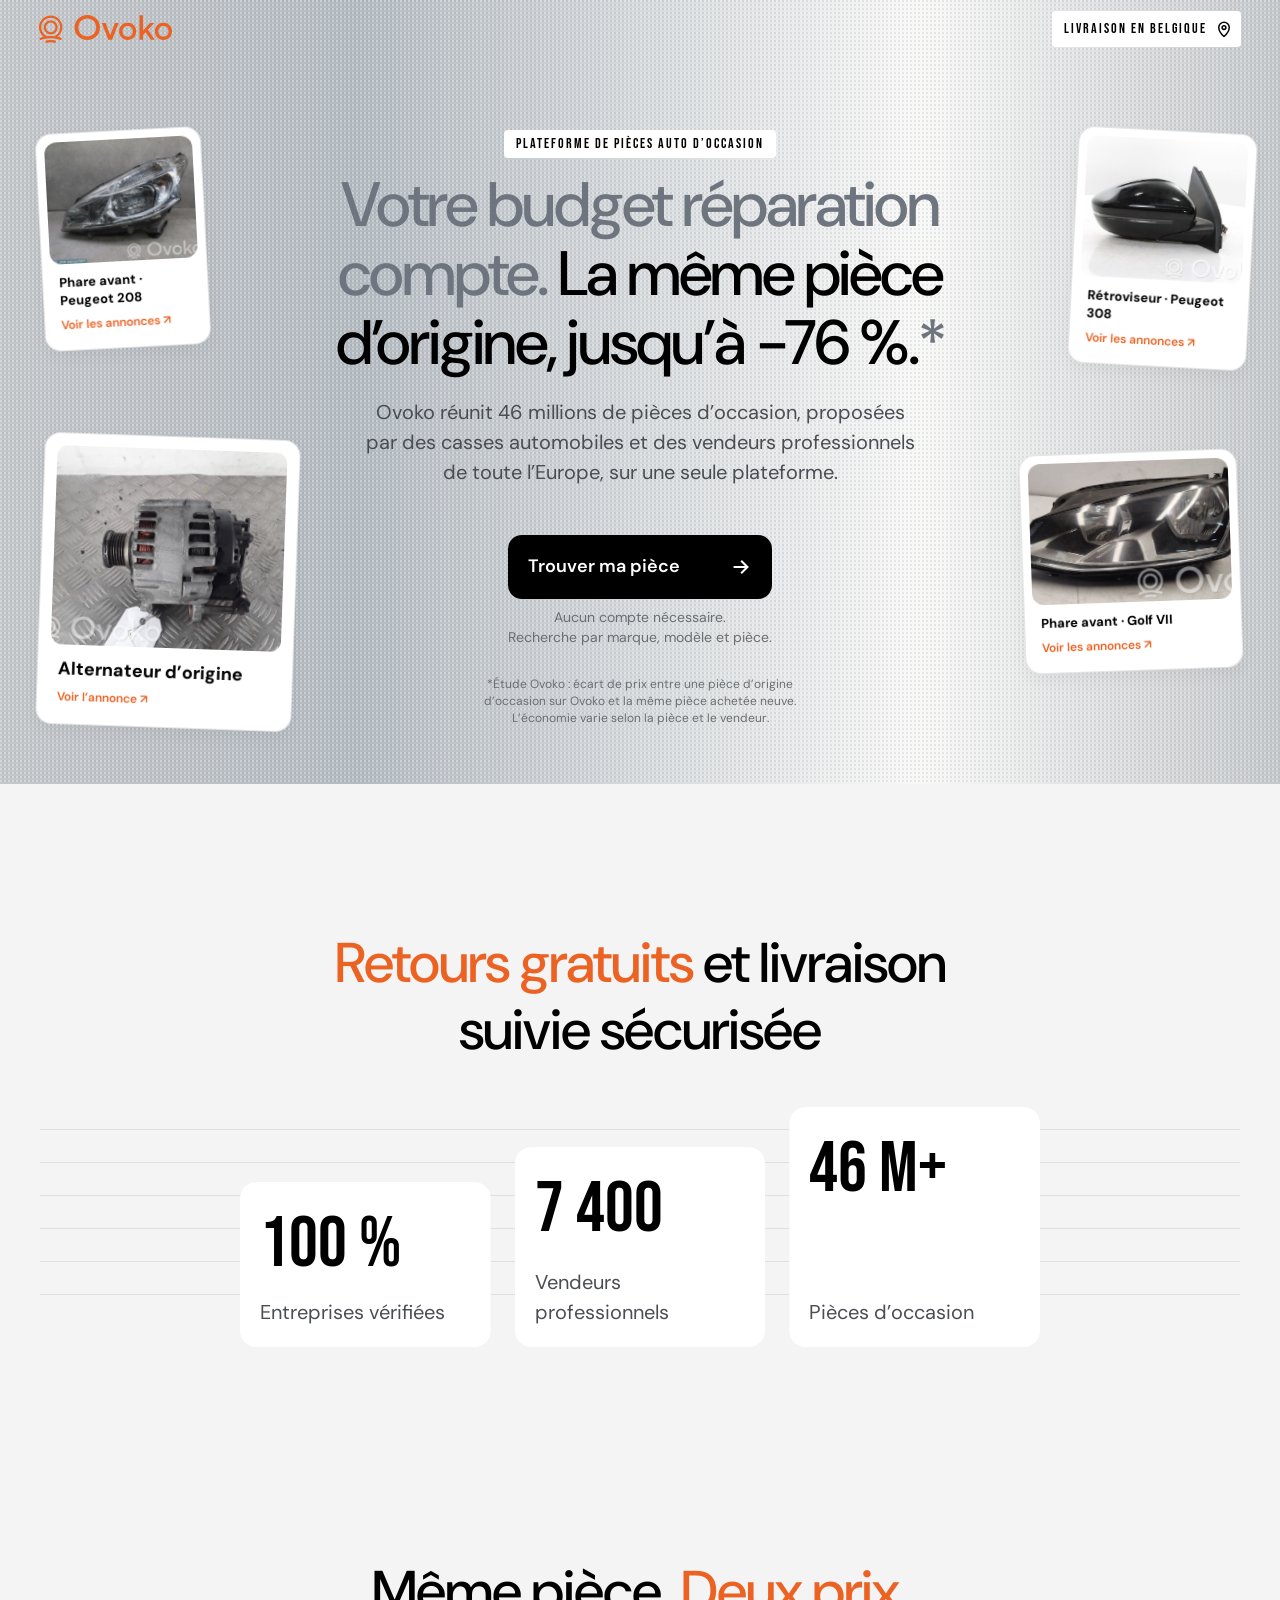
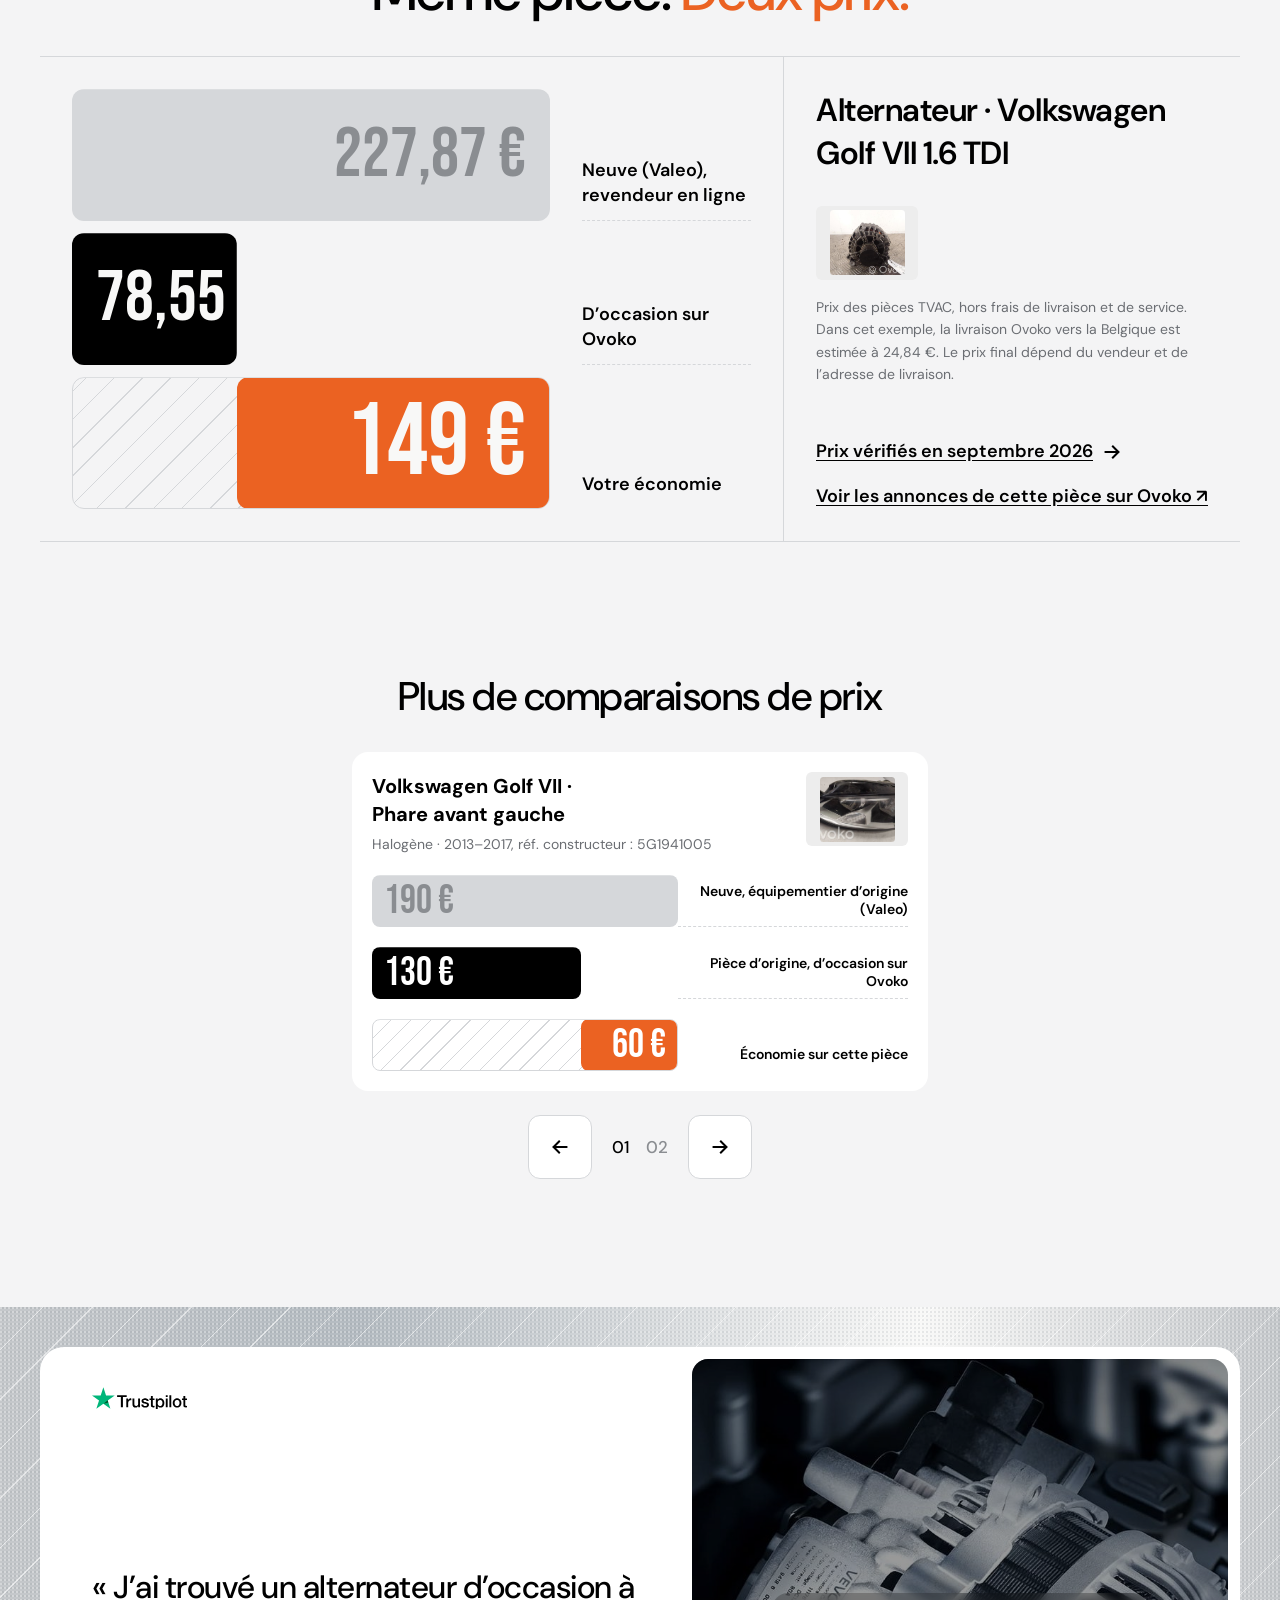
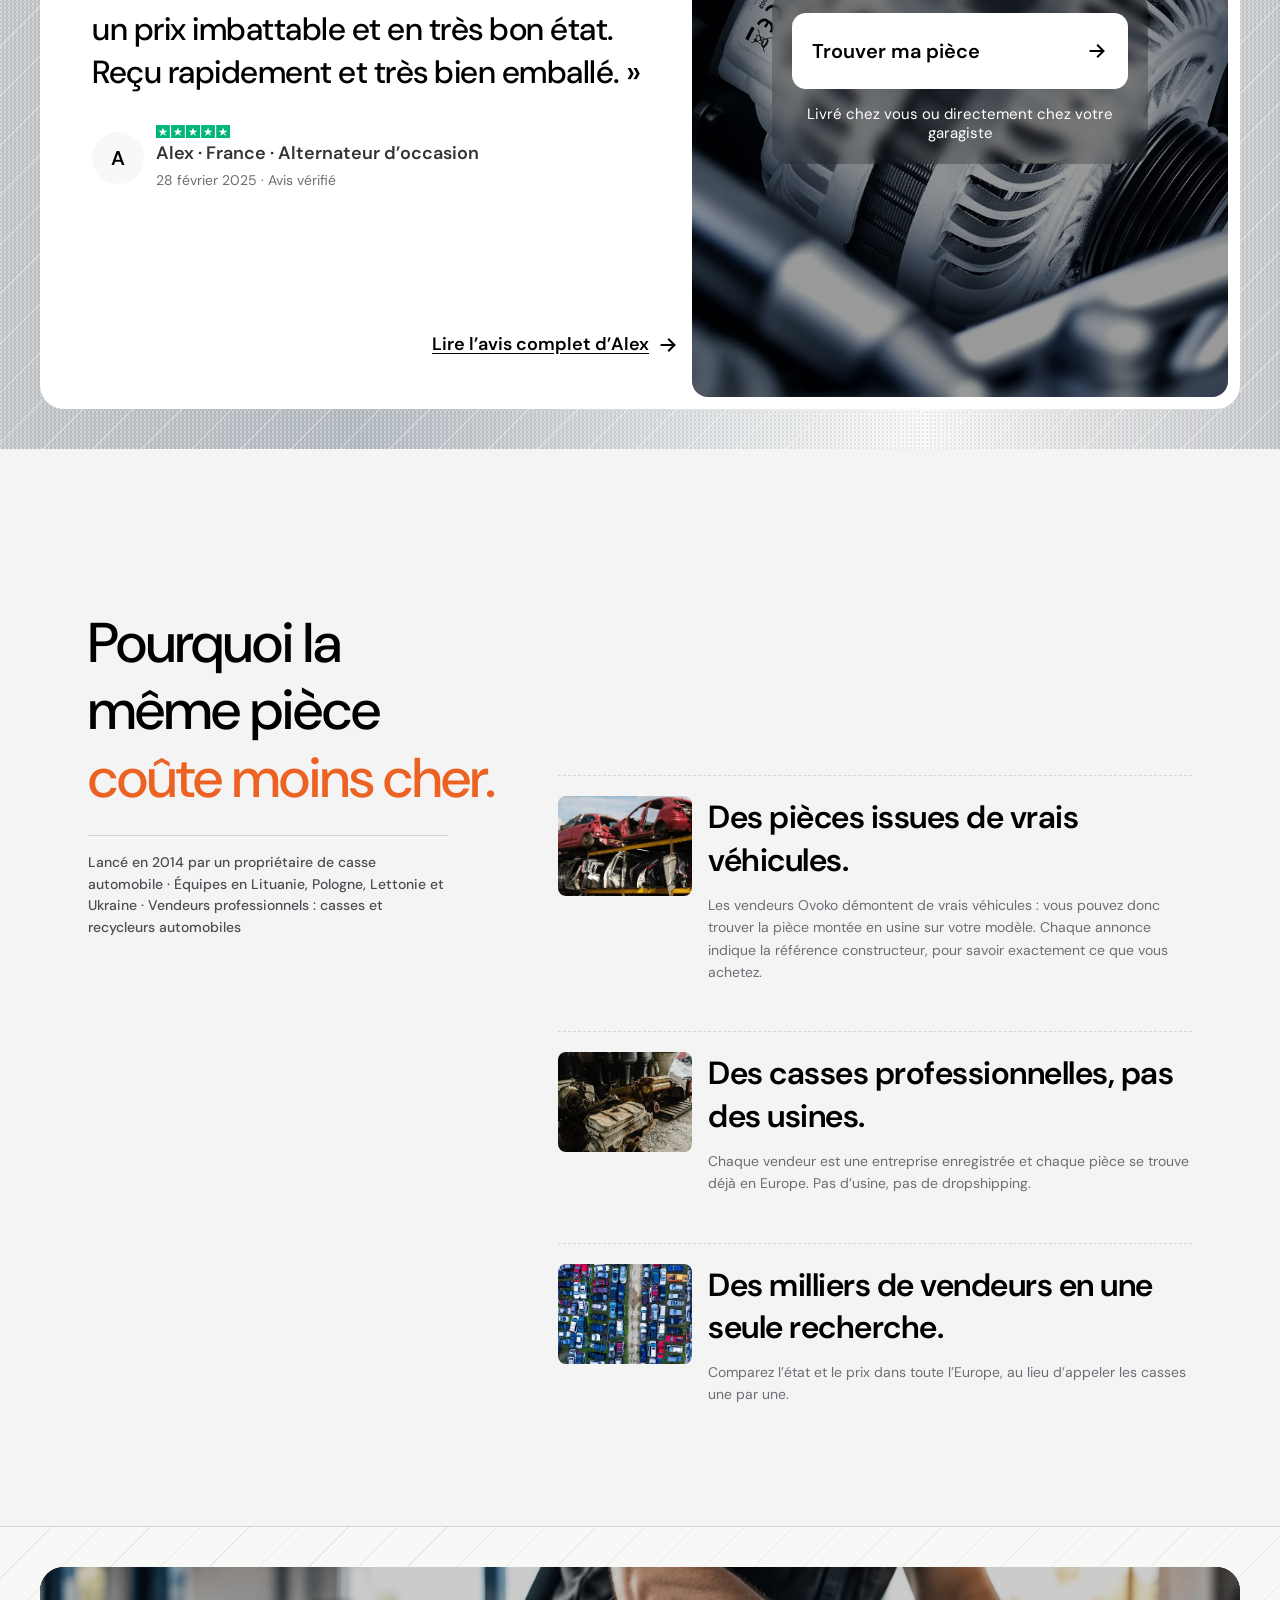
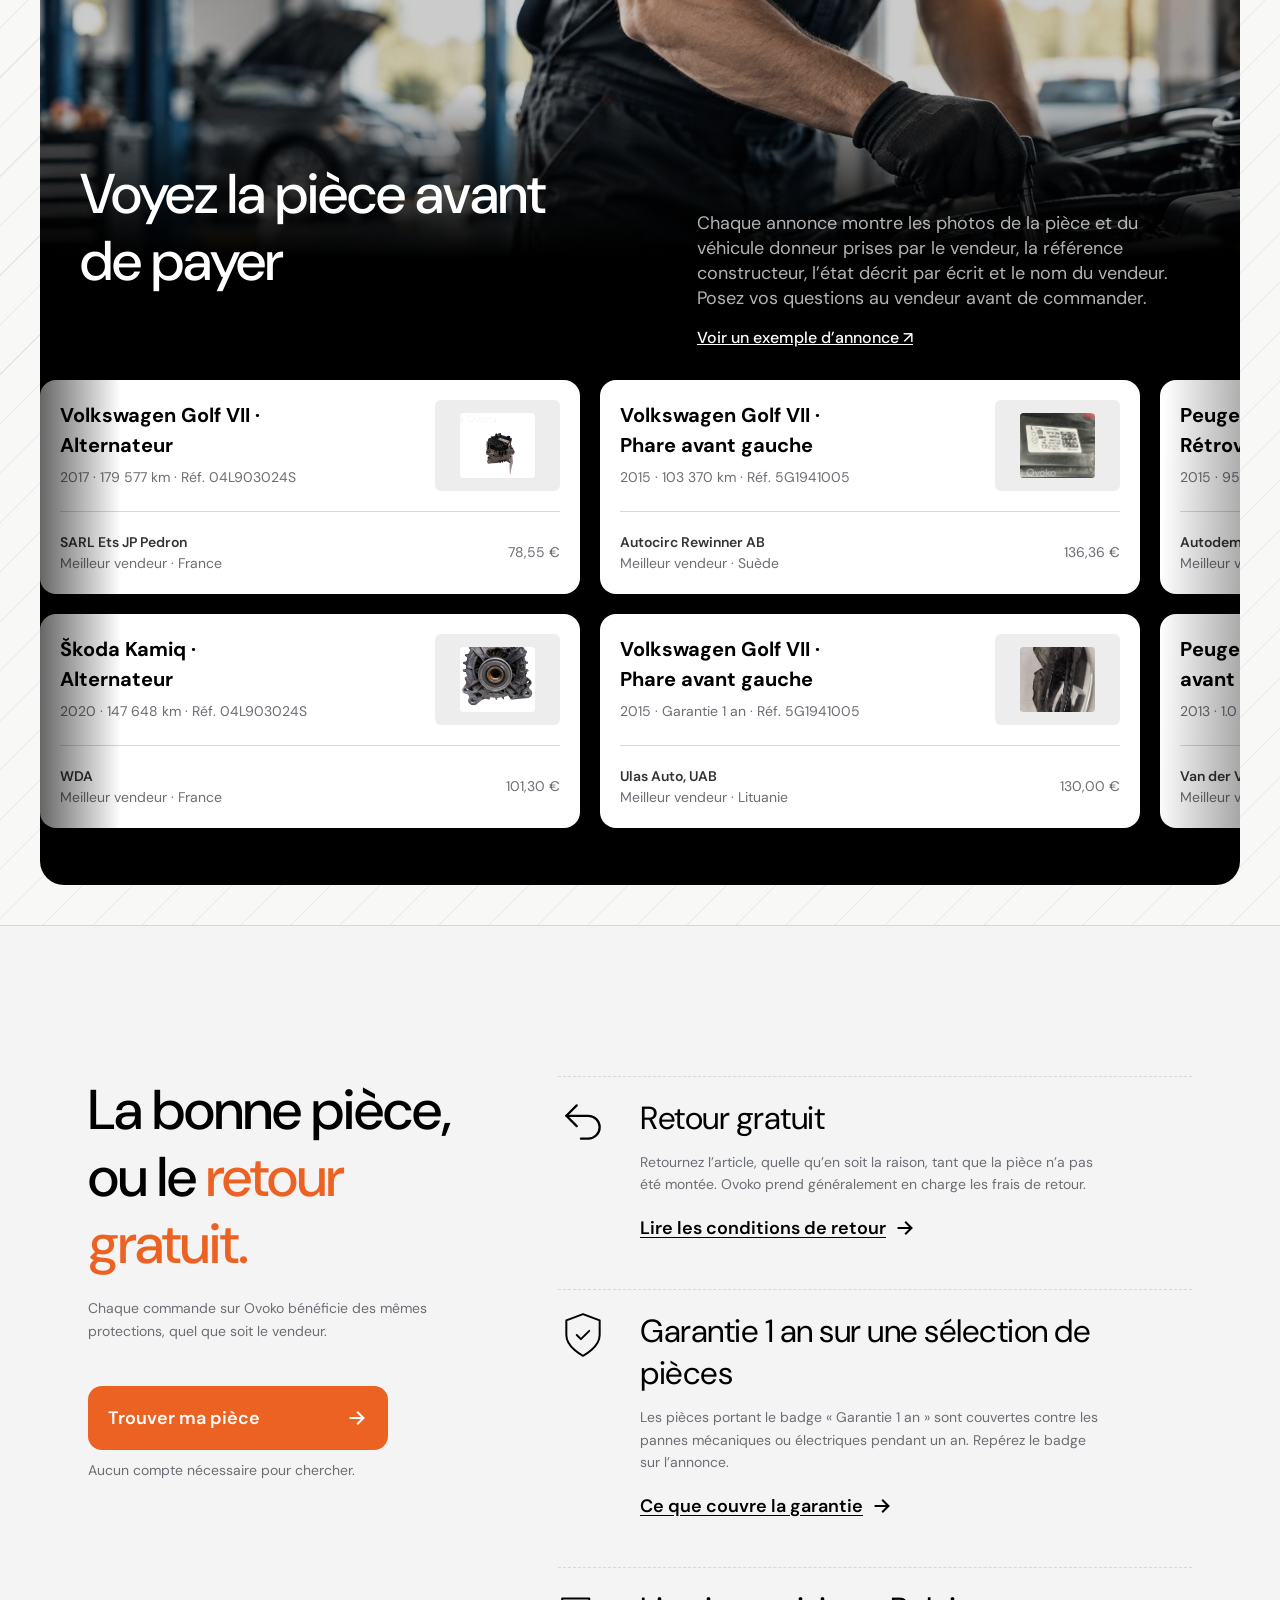
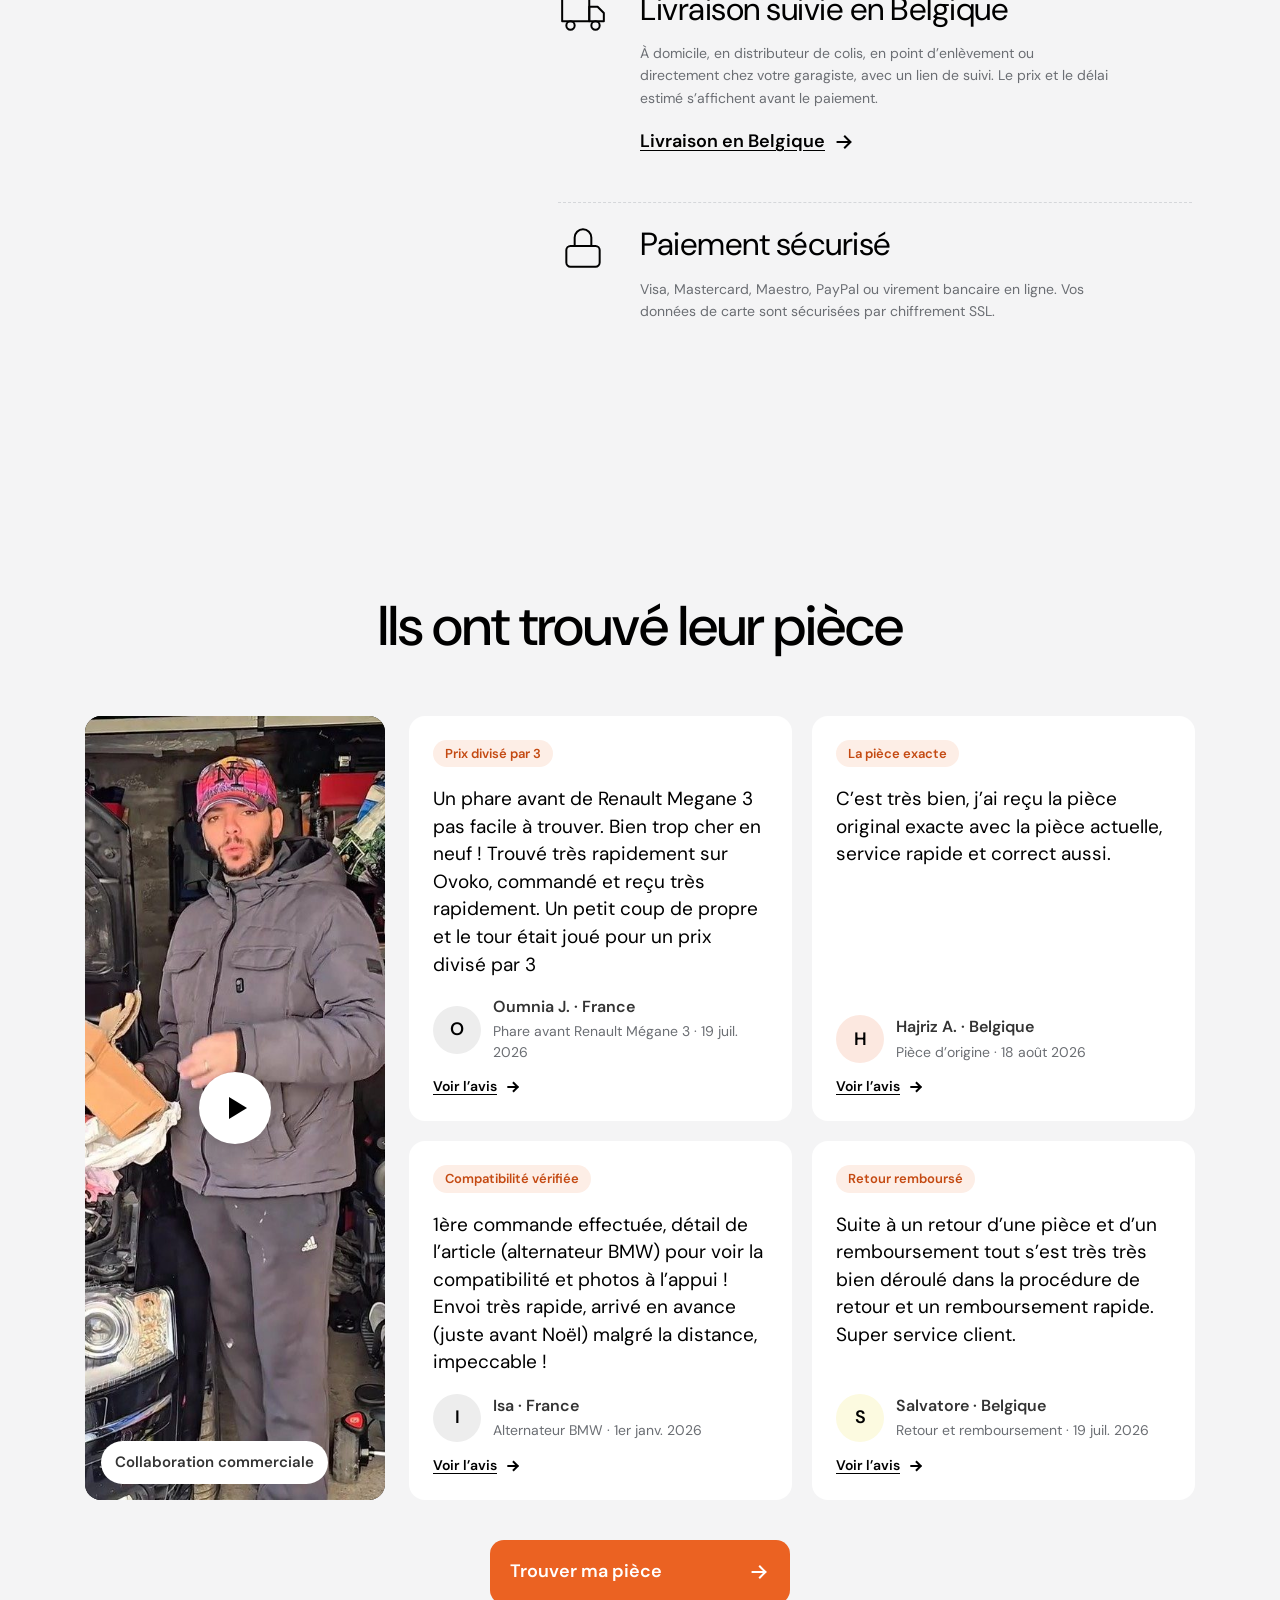
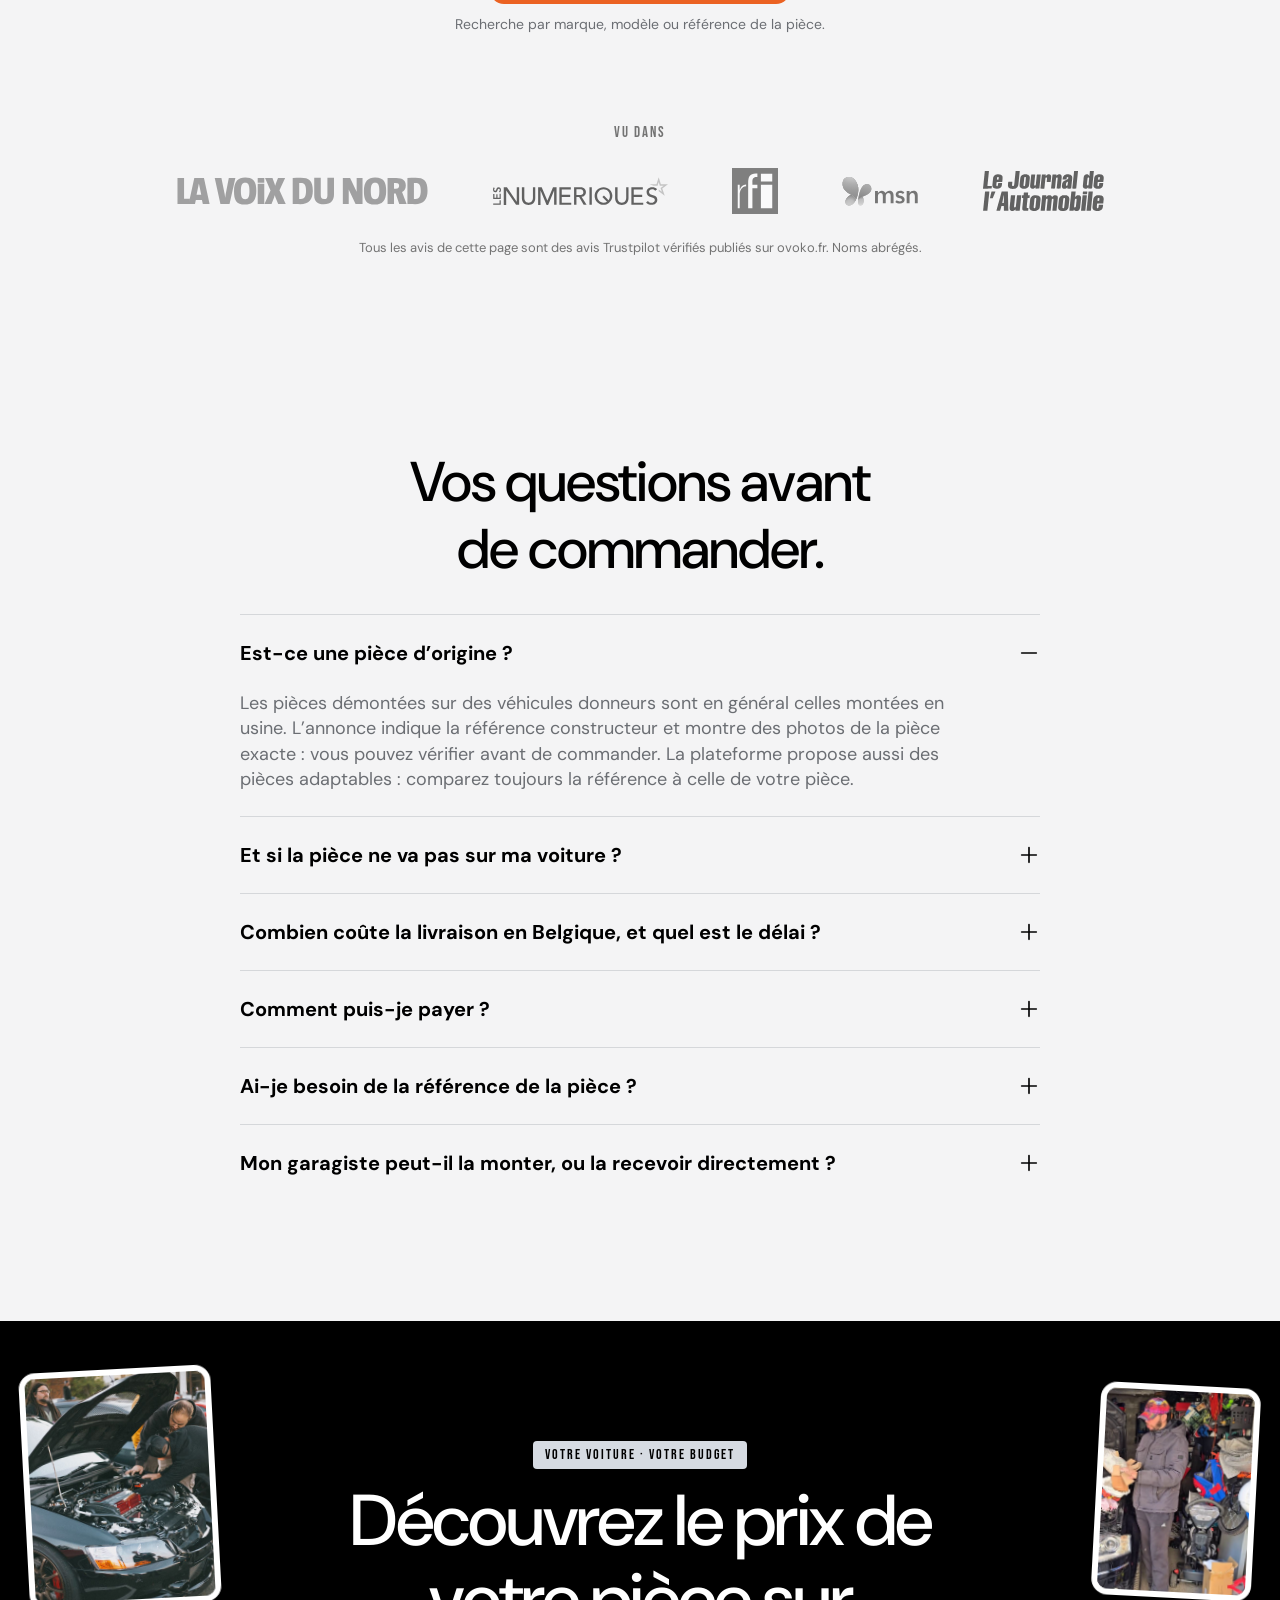
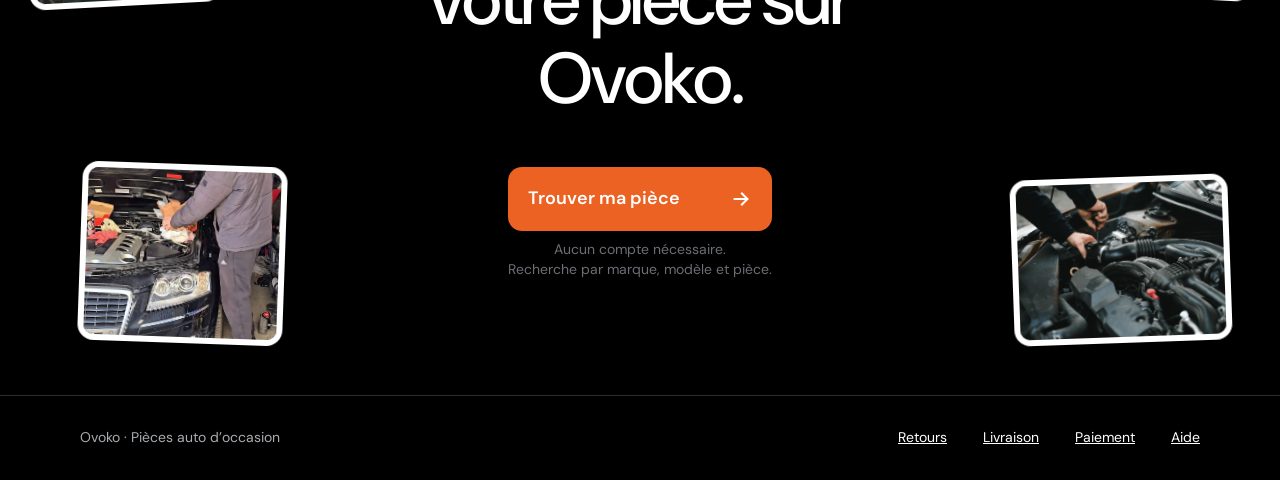
==== index.html @ e5ce31b1 "Ovoko BE landing page (FR): full + short versions Co-Authored-By: Claude Opus 5.5 <noreply@anthropic" ====
<!doctype html>
<html lang="fr-BE" data-page="full">
<head>
<meta charset="utf-8">
<meta name="viewport" content="width=device-width, initial-scale=1, viewport-fit=cover">
<title>Pièces auto d’origine d’occasion jusqu’à −76 % | Ovoko Belgique</title>
<meta name="description" content="Ovoko réunit 46 millions de pièces auto d’occasion de 7 400 casses automobiles et vendeurs professionnels européens. Retour gratuit, livraison suivie en Belgique.">
<meta name="robots" content="index, follow">
<link rel="canonical" href="https://ovoko-be-landing.vercel.app/">
<meta name="theme-color" content="#f4f4f5">
<!-- Open Graph / social -->
<meta property="og:type" content="website">
<meta property="og:site_name" content="Ovoko">
<meta property="og:locale" content="fr_BE">
<meta property="og:url" content="https://ovoko-be-landing.vercel.app/">
<meta property="og:title" content="La même pièce d’origine, jusqu’à −76 %">
<meta property="og:description" content="46 millions de pièces auto d’occasion de vendeurs professionnels européens. Retour gratuit, livraison suivie en Belgique.">
<meta property="og:image" content="https://ovoko-be-landing.vercel.app/assets/img/og-image.jpg">
<meta property="og:image:width" content="1200">
<meta property="og:image:height" content="630">
<meta property="og:image:alt" content="Ovoko : la même pièce d’origine, jusqu’à −76 %. Alternateur Golf VII à 78,55 € au lieu de 227,87 € neuf.">
<meta name="twitter:card" content="summary_large_image">
<meta name="twitter:title" content="La même pièce d’origine, jusqu’à −76 %">
<meta name="twitter:description" content="46 millions de pièces auto d’occasion de vendeurs professionnels européens. Livraison suivie en Belgique.">
<meta name="twitter:image" content="https://ovoko-be-landing.vercel.app/assets/img/og-image.jpg">
<!-- Icons -->
<link rel="icon" href="favicon.ico" sizes="48x48">
<link rel="icon" href="assets/icons/favicon.svg" type="image/svg+xml">
<link rel="apple-touch-icon" href="assets/icons/apple-touch-icon.png">
<link rel="manifest" href="site.webmanifest">
<script type="application/ld+json">
{"@context":"https://schema.org","@type":"WebPage","name":"Pièces auto d’origine d’occasion jusqu’à −76 % | Ovoko Belgique","description":"Ovoko réunit 46 millions de pièces auto d’occasion de 7 400 casses automobiles et vendeurs professionnels européens. Retour gratuit, livraison suivie en Belgique.","inLanguage":"fr-BE","url":"https://ovoko-be-landing.vercel.app/","publisher":{"@type":"Organization","name":"Ovoko","url":"https://ovoko.be/fr","logo":"https://ovoko-be-landing.vercel.app/assets/icons/icon-512.png"}}
</script>
<script>
  /* Hero A/B: ?hero=b shows the photo hero with the parts slider. Set before paint to avoid a flash. */
  (function () { try { var h = new URLSearchParams(location.search).get('hero'); document.documentElement.setAttribute('data-hero', h === 'b' ? 'b' : 'a'); } catch (e) {} })();
</script>
<link rel="preconnect" href="https://fonts.googleapis.com">
<link rel="preconnect" href="https://fonts.gstatic.com" crossorigin>
<link href="https://fonts.googleapis.com/css2?family=Bebas+Neue&family=DM+Sans:opsz,wght@9..40,400;9..40,500;9..40,600;9..40,700&display=swap" rel="stylesheet">
<link rel="stylesheet" href="assets/css/style.css">
<!-- Meta Pixel: paste the base code here once the client shares the pixel ID. main.js already fires fbq('trackCustom','OutboundClick') on every CTA click. -->
</head>
<body>

<!-- ================= HERO A · light, floating listing cards ================= -->
<header class="hero-a" id="top" data-parallax>
  <div class="site-header">
    <div class="site-header__inner container">
      <a href="https://ovoko.be/fr" aria-label="Ovoko"><img class="logo" src="assets/icons/logo-orange.svg" width="133" height="28" alt="Ovoko"></a>
      <a class="pill-geo" href="https://ovoko.be/fr/livraison">Livraison en Belgique <img src="assets/icons/pin.svg" alt="" width="18" height="18"></a>
    </div>
  </div>
  <div class="hero-a__body container">
    <div class="hero-a__copy">
      <span class="tag">Plateforme de pièces auto d’occasion</span>
      <h1><span class="muted">Votre budget réparation compte.</span> La même pièce d’origine, jusqu’à −76&nbsp;%.<span class="ast">*</span></h1>
      <p class="hero-a__sub">Ovoko réunit 46 millions de pièces d’occasion, proposées par des casses automobiles et des vendeurs professionnels de toute l’Europe, sur une seule plateforme.</p>
      <div class="hero-a__cta">
        <a class="btn js-cta" data-cta="hero" href="https://ovoko.be/fr">Trouver ma pièce <img src="assets/icons/arrow-white.svg" alt="" width="22" height="22"></a>
        <p class="micro">Aucun compte nécessaire.<br>Recherche par marque, modèle et pièce.</p>
      </div>
      <ul class="checklist">
        <li>Retour gratuit, quelle qu’en soit la raison</li>
        <li>Garantie 1&nbsp;an sur une sélection de pièces</li>
        <li>Paiement sécurisé · Livraison suivie en Belgique</li>
      </ul>
    </div>
    <div class="strip" data-mdots aria-label="Exemples d’annonces">
      <a class="pcard pcard--alt js-cta" data-cta="hero-card-alt" href="https://ovoko.be/fr/les-pieces/fkk6899-04l903024s-volkswagen-golf-vii-generateur-alternateur">
        <img class="pcard__img" src="assets/img/hero-card-alternator.jpg" alt="Alternateur d’occasion Volkswagen Golf VII" width="306" height="199">
        <div class="pcard__meta">
          <p class="pcard__title">Alternateur d’origine</p>
          <p class="pcard__line">Réf. constructeur&nbsp;: 04L903024S</p>
          <p class="pcard__line">Extrait de&nbsp;: Golf VII 1.6 TDI (127&nbsp;000&nbsp;km)</p>
          <span class="pcard__go">Voir l’annonce&nbsp;↗</span>
        </div>
      </a>
      <a class="pcard pcard--208 js-cta" data-cta="hero-card-208" href="https://ovoko.be/fr/chercher?q=9802221880">
        <img class="pcard__img" src="assets/img/hero-card-208.jpg" alt="Phare avant d’occasion Peugeot 208" width="182" height="122" loading="lazy">
        <div class="pcard__meta">
          <p class="pcard__title">Phare avant · Peugeot 208</p>
          <p class="pcard__line">Réf. constructeur&nbsp;: 9802221880</p>
          <p class="pcard__line">Extrait de&nbsp;: Peugeot 208 1.0 (115&nbsp;000&nbsp;km)</p>
          <span class="pcard__go">Voir les annonces&nbsp;↗</span>
        </div>
      </a>
      <a class="pcard pcard--308 js-cta" data-cta="hero-card-308" href="https://ovoko.be/fr/chercher?q=1611508780">
        <img class="pcard__img" src="assets/img/hero-card-308.jpg" alt="Rétroviseur d’occasion Peugeot 308" width="218" height="141" loading="lazy">
        <div class="pcard__meta">
          <p class="pcard__title">Rétroviseur · Peugeot 308</p>
          <p class="pcard__line">Réf. constructeur&nbsp;: 1611508780</p>
          <p class="pcard__line">Extrait de&nbsp;: Peugeot 308 1.2 (95&nbsp;000&nbsp;km)</p>
          <span class="pcard__go">Voir les annonces&nbsp;↗</span>
        </div>
      </a>
      <a class="pcard pcard--golf js-cta" data-cta="hero-card-golf" href="https://ovoko.be/fr/chercher?q=5G1941005">
        <img class="pcard__img" src="assets/img/hero-card-golf.jpg" alt="Phare avant d’occasion Volkswagen Golf VII" width="218" height="141" loading="lazy">
        <div class="pcard__meta">
          <p class="pcard__title">Phare avant · Golf VII</p>
          <p class="pcard__line">Réf. constructeur&nbsp;: 5G1941005</p>
          <p class="pcard__line">Extrait de&nbsp;: Golf VII (2015)</p>
          <span class="pcard__go">Voir les annonces&nbsp;↗</span>
        </div>
      </a>
    </div>
    <p class="footnote hero-a__footnote">*Étude Ovoko&nbsp;: écart de prix entre une pièce d’origine d’occasion sur Ovoko et la même pièce achetée neuve. L’économie varie selon la pièce et le vendeur.</p>
  </div>
</header>

<!-- ================= HERO B · photo + parts slider (?hero=b) ================= -->
<header class="hero-b" id="top-b">
  <div class="container">
    <div class="hero-b__top">
      <a href="https://ovoko.be/fr" aria-label="Ovoko"><img class="logo" src="assets/icons/logo-white.svg" width="133" height="28" alt="Ovoko"></a>
      <nav class="hero-b__nav" aria-label="Informations">
        <a class="navlink" href="https://ovoko.be/fr/retours-et-garantie">Retours</a>
        <a class="navlink" href="https://ovoko.be/fr/livraison">Livraison</a>
        <a class="navlink" href="https://ovoko.be/fr/paiement">Paiement</a>
        <a class="pill-dark" href="https://ovoko.be/fr/livraison"><img src="assets/icons/dot-orange.svg" alt="" width="8" height="8"> Livraison en Belgique</a>
      </nav>
    </div>
    <div class="hero-b__grid">
      <div class="hero-b__copy">
        <span class="eyebrow-glass">Pièces auto d’occasion</span>
        <h1>La même pièce<br> d’origine,<br> <span class="dim">jusqu’à −76&nbsp;%.*</span></h1>
        <p class="hero-b__sub">Ovoko réunit 46 millions de pièces d’occasion de 7&nbsp;400 casses automobiles et vendeurs professionnels européens, sur une seule plateforme.</p>
        <div class="hero-b__cta">
          <a class="btn-pill js-cta" data-cta="hero-b" href="https://ovoko.be/fr">Trouver ma pièce <span class="arrow"><img src="assets/icons/arrow-white.svg" alt="" width="22" height="22"></span></a>
          <a class="sec" href="#annonces">Voir des annonces réelles</a>
        </div>
        <p class="hero-b__micro">Aucun compte nécessaire. Recherche par marque, modèle et pièce.</p>
      </div>
      <div class="slider" data-slider data-interval="5000">
        <div class="slider__viewport">
          <a class="slide is-active js-cta" data-cta="slide-1" href="https://ovoko.be/fr/les-pieces/fkk6899-04l903024s-volkswagen-golf-vii-generateur-alternateur" id="slide-1" role="tabpanel" aria-label="Alternateur · Golf VII 1.6 TDI">
            <img src="assets/img/hb-slide-1.jpg" alt="Alternateur d’occasion Volkswagen Golf VII 1.6 TDI" width="480" height="500">
            <span class="slide__price"><b>78,55&nbsp;€</b><span>au lieu de 227,87&nbsp;€ neuve</span></span>
            <span class="slide__count">01 / 03</span>
            <span class="slide__bar"><span class="slide__avatar">F</span><span class="slide__meta"><b>Alternateur · Golf VII 1.6 TDI</b><span>Meilleur vendeur · France · 127&nbsp;471&nbsp;km</span></span><span class="slide__view">Voir l’annonce</span></span>
          </a>
          <a class="slide js-cta" data-cta="slide-2" href="https://ovoko.be/fr/chercher?q=9802221880" id="slide-2" role="tabpanel" aria-label="Phare avant · Peugeot 208">
            <img src="assets/img/hb-slide-2.jpg" alt="Phare avant d’occasion Peugeot 208" width="480" height="500">
            <span class="slide__price"><b>101,30&nbsp;€</b><span>au lieu de 134,99&nbsp;€ neuve</span></span>
            <span class="slide__count">02 / 03</span>
            <span class="slide__bar"><span class="slide__avatar">W</span><span class="slide__meta"><b>Phare avant · Peugeot 208</b><span>Meilleur vendeur · France · 170&nbsp;000&nbsp;km</span></span><span class="slide__view">Voir l’annonce</span></span>
          </a>
          <a class="slide js-cta" data-cta="slide-3" href="https://ovoko.be/fr/chercher?q=1611508780" id="slide-3" role="tabpanel" aria-label="Rétroviseur · Peugeot 308">
            <img src="assets/img/hb-slide-3.jpg" alt="Rétroviseur d’occasion Peugeot 308" width="480" height="500">
            <span class="slide__price"><b>103,88&nbsp;€</b><span>au lieu de 714,38&nbsp;€ neuve</span></span>
            <span class="slide__count">03 / 03</span>
            <span class="slide__bar"><span class="slide__avatar">S</span><span class="slide__meta"><b>Rétroviseur · Peugeot 308</b><span>Meilleur vendeur · Pays-Bas · 158&nbsp;015&nbsp;km</span></span><span class="slide__view">Voir l’annonce</span></span>
          </a>
        </div>
        <div class="chips" role="tablist" aria-label="Choisir une pièce">
          <button class="chip" role="tab" aria-selected="true" aria-controls="slide-1">Alternateur</button>
          <button class="chip" role="tab" aria-selected="false" aria-controls="slide-2">Phare avant</button>
          <button class="chip" role="tab" aria-selected="false" aria-controls="slide-3">Rétroviseur</button>
        </div>
        <div class="progress" aria-hidden="true"><i></i></div>
      </div>
    </div>
    <p class="hero-b__foot">*Étude Ovoko&nbsp;: écart de prix entre une pièce d’origine d’occasion sur Ovoko et la même pièce achetée neuve. L’économie varie selon la pièce et le vendeur.</p>
  </div>
</header>

<main id="main">

<!-- ================= Protections + stats ================= -->
<section class="stats section" aria-labelledby="stats-title">
  <div class="container">
    <h2 class="h2 stats__title" id="stats-title"><span class="orange">Retours gratuits</span> et livraison suivie sécurisée</h2>
    <div class="stats__band">
      <div class="stats__grid" data-reveal>
        <div class="stat"><p class="num">100&nbsp;%</p><p>Entreprises vérifiées</p></div>
        <div class="stat"><p class="num">7&nbsp;400</p><p>Vendeurs professionnels</p></div>
        <div class="stat"><p class="num">46&nbsp;M+</p><p>Pièces d’occasion</p></div>
      </div>
    </div>
  </div>
</section>

<!-- ================= Same part, two prices ================= -->
<section class="price" aria-labelledby="price-title">
  <div class="container">
    <h2 class="h2 price__title" id="price-title">Même pièce. <span class="orange">Deux prix.</span></h2>
    <div class="price__card" style="--used: 34.47%">
      <div class="price__part price__part--mobile">
        <h3>Alternateur · Volkswagen Golf&nbsp;VII 1.6&nbsp;TDI</h3>
        <span class="thumb"><img src="assets/img/thumb-alternator.jpg" alt="" width="75" height="65" loading="lazy"></span>
      </div>
      <div class="price__bars">
        <div class="bars" data-reveal>
          <div class="bar-row">
            <div class="bar bar--new"><span class="num">227,87&nbsp;€</span></div>
            <p class="bar-label">Neuve (Valeo), revendeur en ligne</p>
          </div>
          <div class="bar-row">
            <div class="bar bar--used"><span class="num">78,55&nbsp;€</span></div>
            <p class="bar-label">D’occasion sur Ovoko</p>
          </div>
          <div class="bar-row">
            <div class="bar bar--save"><span class="fill"><span class="num">149&nbsp;€</span></span></div>
            <p class="bar-label">Votre économie</p>
          </div>
        </div>
      </div>
      <div class="price__side">
        <div class="price__part price__part--desk">
          <h3>Alternateur · Volkswagen Golf&nbsp;VII 1.6&nbsp;TDI</h3>
          <span class="thumb"><img src="assets/img/thumb-alternator.jpg" alt="" width="75" height="65" loading="lazy"></span>
        </div>
        <p class="price__fine">Prix des pièces TVAC, hors frais de livraison et de service. Dans cet exemple, la livraison Ovoko vers la Belgique est estimée à 24,84&nbsp;€. Le prix final dépend du vendeur et de l’adresse de livraison.</p>
        <div class="price__links">
          <button class="link js-toggle" aria-expanded="false" aria-controls="price-src">Prix vérifiés en septembre 2026 <img src="assets/icons/arrow.svg" alt="" width="22" height="22"></button>
          <p class="price__fine" id="price-src" hidden>Relevés le 25 septembre 2026. Ovoko&nbsp;: SAS Société Nouvelle Fornes (France, Meilleur vendeur), Golf VII 1.6 TDI de 2015, 127&nbsp;471&nbsp;km, livraison vers la Belgique. Neuve&nbsp;: alternateur Valeo 439791 (même référence 04L903024S) chez un revendeur en ligne livrant en Belgique.</p>
          <a class="link js-cta" data-cta="price-listings" href="https://ovoko.be/fr/chercher?q=04L903024S">Voir les annonces de cette pièce sur Ovoko&nbsp;↗</a>
        </div>
      </div>
    </div>
  </div>
</section>

<!-- ================= More price comparisons ================= -->
<section class="compare" aria-labelledby="compare-title">
  <div class="container">
    <h2 class="compare__title" id="compare-title">Plus de comparaisons de prix</h2>
    <div class="carousel" data-carousel>
      <div class="carousel__track">
        <article class="ccard" data-reveal style="--used: 68.4%" aria-label="Volkswagen Golf VII, phare avant gauche">
          <div class="ccard__head">
            <div><h4>Volkswagen Golf VII · Phare avant gauche</h4><p>Halogène · 2013–2017, réf. constructeur&nbsp;: 5G1941005</p></div>
            <span class="thumb"><img src="assets/img/thumb-golf-headlight.jpg" alt="" width="75" height="65" loading="lazy"></span>
          </div>
          <div class="crow"><div class="cbar cbar--new"><span class="num">190&nbsp;€</span></div><p class="clabel">Neuve, équipementier d’origine (Valeo)</p></div>
          <div class="crow"><div class="cbar cbar--used"><span class="num">130&nbsp;€</span></div><p class="clabel">Pièce d’origine, d’occasion sur Ovoko</p></div>
          <div class="crow"><div class="cbar cbar--save"><span class="fill"><span class="num">60&nbsp;€</span></span></div><p class="clabel">Économie sur cette pièce</p></div>
        </article>
        <article class="ccard" data-reveal style="--used: 60.7%" aria-label="Peugeot 208 I, phare avant gauche">
          <div class="ccard__head">
            <div><h4>Peugeot 208&nbsp;I · Phare avant gauche</h4><p>Halogène · 2012–2019, réf. constructeur&nbsp;: 9802221880</p></div>
            <span class="thumb"><img src="assets/img/l-vanderven.jpg" alt="" width="75" height="65" loading="lazy"></span>
          </div>
          <div class="crow"><div class="cbar cbar--new"><span class="num">135&nbsp;€</span></div><p class="clabel">Neuve, équipementier d’origine (Valeo)</p></div>
          <div class="crow"><div class="cbar cbar--used"><span class="num">82&nbsp;€</span></div><p class="clabel">Pièce d’origine, d’occasion sur Ovoko</p></div>
          <div class="crow"><div class="cbar cbar--save"><span class="fill"><span class="num">53&nbsp;€</span></span></div><p class="clabel">Économie sur cette pièce</p></div>
        </article>
      </div>
      <div class="pager">
        <button class="pager__btn pager__btn--prev" data-prev aria-label="Comparaison précédente"><img src="assets/icons/arrow.svg" alt="" width="22" height="22"></button>
        <div class="pager__nums" aria-hidden="true"><span class="is-active">01</span><span>02</span></div>
        <button class="pager__btn" data-next aria-label="Comparaison suivante"><img src="assets/icons/arrow.svg" alt="" width="22" height="22"></button>
      </div>
    </div>
  </div>
</section>

<!-- ================= Review band (Alex) + mid CTA ================= -->
<section class="band" aria-label="Avis client vérifié">
  <div class="container">
    <div class="band__card">
      <figure class="band__review">
        <img class="tp" src="assets/icons/tp-logo.svg" alt="Trustpilot" width="95" height="22">
        <blockquote class="band__quote">«&nbsp;J’ai trouvé un alternateur d’occasion à un prix imbattable et en très bon état. Reçu rapidement et très bien emballé.&nbsp;»</blockquote>
        <figcaption class="who">
          <span class="avatar">A</span>
          <span class="who__meta">
            <img class="stars" src="assets/img/tp-stars.png" alt="5 étoiles sur 5" width="74" height="14">
            <span class="who__name">Alex · France · Alternateur d’occasion</span>
            <span class="who__date">28 février 2025 · Avis vérifié</span>
          </span>
        </figcaption>
        <a class="link" href="https://fr.trustpilot.com/reviews/67ddb43ac8c467424a99ba6d" target="_blank" rel="noopener">Lire l’avis complet d’Alex <img src="assets/icons/arrow.svg" alt="" width="22" height="22"></a>
      </figure>
      <div class="band__cta">
        <div class="glass">
          <a class="btn btn--light js-cta" data-cta="mid" href="https://ovoko.be/fr">Trouver ma pièce <img src="assets/icons/arrow.svg" alt="" width="22" height="22"></a>
          <p>Livré chez vous ou directement chez votre garagiste</p>
        </div>
      </div>
    </div>
  </div>
</section>

<!-- ================= Why it costs less ================= -->
<section class="why section" aria-labelledby="why-title">
  <div class="container">
    <div class="why__grid">
      <div class="why__lead">
        <h2 class="h2" id="why-title">Pourquoi la même pièce <span class="orange">coûte moins cher.</span></h2>
        <p class="company company--lead">Lancé en 2014 par un propriétaire de casse automobile · Équipes en Lituanie, Pologne, Lettonie et Ukraine · Vendeurs professionnels&nbsp;: casses et recycleurs automobiles</p>
      </div>
      <div>
        <ul class="reasons" data-mdots>
          <li class="reason">
            <img src="assets/img/why-1.jpg" alt="Voitures de donneurs empilées dans une casse" width="260" height="150" loading="lazy">
            <div><h3>Des pièces issues de vrais véhicules.</h3><p>Les vendeurs Ovoko démontent de vrais véhicules&nbsp;: vous pouvez donc trouver la pièce montée en usine sur votre modèle. Chaque annonce indique la référence constructeur, pour savoir exactement ce que vous achetez.</p></div>
          </li>
          <li class="reason">
            <img src="assets/img/why-2.jpg" alt="Moteurs démontés stockés chez un professionnel" width="260" height="150" loading="lazy">
            <div><h3>Des casses professionnelles, pas des usines.</h3><p>Chaque vendeur est une entreprise enregistrée et chaque pièce se trouve déjà en Europe. Pas d’usine, pas de dropshipping.</p></div>
          </li>
          <li class="reason">
            <img src="assets/img/why-3.jpg" alt="Vue aérienne d’une casse automobile" width="260" height="150" loading="lazy">
            <div><h3>Des milliers de vendeurs en une seule recherche.</h3><p>Comparez l’état et le prix dans toute l’Europe, au lieu d’appeler les casses une par une.</p></div>
          </li>
        </ul>
        <p class="company company--after">Lancé en 2014 par un propriétaire de casse automobile · Équipes en Lituanie, Pologne, Lettonie et Ukraine · Vendeurs professionnels&nbsp;: casses et recycleurs automobiles</p>
      </div>
    </div>
  </div>
</section>

<!-- ================= You see the exact part ================= -->
<section class="exact" id="annonces" aria-labelledby="exact-title">
  <div class="container">
    <div class="exact__card">
      <div class="exact__photo"><img src="assets/img/exact-photo.jpg" alt="Mécanicien au travail sur un moteur" width="1600" height="569" loading="lazy"></div>
      <div class="exact__copy">
        <h2 id="exact-title">Voyez la pièce avant de payer</h2>
        <p>Chaque annonce montre les photos de la pièce et du véhicule donneur prises par le vendeur, la référence constructeur, l’état décrit par écrit et le nom du vendeur. Posez vos questions au vendeur avant de commander.</p>
        <a class="js-cta" data-cta="example-listing" href="https://ovoko.be/fr/les-pieces/fkk6899-04l903024s-volkswagen-golf-vii-generateur-alternateur">Voir un exemple d’annonce&nbsp;↗</a>
      </div>
      <div class="marquee" aria-label="Annonces réelles sur ovoko.be">
        <div class="marquee__row" data-marquee>
          <a class="lcard js-cta" data-cta="listing" href="https://ovoko.be/fr/chercher?q=04L903024S">
            <div class="lcard__top"><div><h3>Volkswagen Golf VII · Alternateur</h3><p>2017 · 179&nbsp;577&nbsp;km · Réf. 04L903024S</p></div><span class="thumb"><img src="assets/img/l-pedron.jpg" alt="" width="75" height="65" loading="lazy"></span></div>
            <hr><div class="lcard__seller"><div><b>SARL Ets JP Pedron</b><span>Meilleur vendeur · France</span></div><span class="lcard__price">78,55&nbsp;€</span></div>
          </a>
          <a class="lcard js-cta" data-cta="listing" href="https://ovoko.be/fr/les-pieces/ayg1055655-5g1941005-volkswagen-golf-vii-phare-frontale">
            <div class="lcard__top"><div><h3>Volkswagen Golf VII · Phare avant gauche</h3><p>2015 · 103&nbsp;370&nbsp;km · Réf. 5G1941005</p></div><span class="thumb"><img src="assets/img/l-rewinner.jpg" alt="" width="75" height="65" loading="lazy"></span></div>
            <hr><div class="lcard__seller"><div><b>Autocirc Rewinner AB</b><span>Meilleur vendeur · Suède</span></div><span class="lcard__price">136,36&nbsp;€</span></div>
          </a>
          <a class="lcard js-cta" data-cta="listing" href="https://ovoko.be/fr/les-pieces/svk191282-1611508780-peugeot-308-retroviseur-electrique-de-porte-avant">
            <div class="lcard__top"><div><h3>Peugeot 308 · Rétroviseur droit</h3><p>2015 · 95&nbsp;380&nbsp;km · Réf. 1611508780</p></div><span class="thumb"><img src="assets/img/l-snuverink.jpg" alt="" width="75" height="65" loading="lazy"></span></div>
            <hr><div class="lcard__seller"><div><b>Autodemontagebedrijf Snuverink</b><span>Meilleur vendeur · Pays-Bas</span></div><span class="lcard__price">103,88&nbsp;€</span></div>
          </a>
          <a class="lcard js-cta" data-cta="listing" href="https://ovoko.be/fr/les-pieces/euw27689-9802221880-peugeot-208-i-phare-frontale">
            <div class="lcard__top"><div><h3>Peugeot 208 · Phare avant gauche</h3><p>2014 · 115&nbsp;000&nbsp;km · Réf. 9802221880</p></div><span class="thumb"><img src="assets/img/l-osamyynti.jpg" alt="" width="75" height="65" loading="lazy"></span></div>
            <hr><div class="lcard__seller"><div><b>Autocirc Osamyynti AF Oy</b><span>Meilleur vendeur · Finlande</span></div><span class="lcard__price">150,00&nbsp;€</span></div>
          </a>
        </div>
        <div class="marquee__row marquee__row--rev" data-marquee>
          <a class="lcard js-cta" data-cta="listing" href="https://ovoko.be/fr/les-pieces/bzb24600-04l903024s-skoda-kamiq-generateur-alternateur">
            <div class="lcard__top"><div><h3>Škoda Kamiq · Alternateur</h3><p>2020 · 147&nbsp;648&nbsp;km · Réf. 04L903024S</p></div><span class="thumb"><img src="assets/img/l-wda.jpg" alt="" width="75" height="65" loading="lazy"></span></div>
            <hr><div class="lcard__seller"><div><b>WDA</b><span>Meilleur vendeur · France</span></div><span class="lcard__price">101,30&nbsp;€</span></div>
          </a>
          <a class="lcard js-cta" data-cta="listing" href="https://ovoko.be/fr/les-pieces/ula39194-5g1941005-volkswagen-golf-vii-phare-frontale">
            <div class="lcard__top"><div><h3>Volkswagen Golf VII · Phare avant gauche</h3><p>2015 · Garantie 1&nbsp;an · Réf. 5G1941005</p></div><span class="thumb"><img src="assets/img/l-ulas.jpg" alt="" width="75" height="65" loading="lazy"></span></div>
            <hr><div class="lcard__seller"><div><b>Ulas Auto, UAB</b><span>Meilleur vendeur · Lituanie</span></div><span class="lcard__price">130,00&nbsp;€</span></div>
          </a>
          <a class="lcard js-cta" data-cta="listing" href="https://ovoko.be/fr/les-pieces/vnt129917-9802221880-peugeot-208-i-phare-frontale">
            <div class="lcard__top"><div><h3>Peugeot 208 · Phare avant gauche</h3><p>2013 · 1.0 essence · Réf. 9802221880</p></div><span class="thumb"><img src="assets/img/l-vanderven.jpg" alt="" width="75" height="65" loading="lazy"></span></div>
            <hr><div class="lcard__seller"><div><b>Van der Ven Autorecycling</b><span>Meilleur vendeur · Pays-Bas</span></div><span class="lcard__price">82,49&nbsp;€</span></div>
          </a>
        </div>
      </div>
    </div>
  </div>
</section>

<!-- ================= Fits your car, or free returns ================= -->
<section class="fits section" aria-labelledby="fits-title">
  <div class="container">
    <div class="fits__grid">
      <div class="fits__head">
        <h2 class="h2" id="fits-title">La bonne pièce,<br>ou le <span class="orange">retour gratuit.</span></h2>
        <p class="body-s">Chaque commande sur Ovoko bénéficie des mêmes protections, quel que soit le vendeur.</p>
      </div>
      <ul class="protect" data-mslider>
        <li>
          <img class="ico" src="assets/icons/i-return.svg" alt="" width="50" height="50">
          <div>
            <h3>Retour gratuit</h3>
            <p class="body-s">Retournez l’article, quelle qu’en soit la raison, tant que la pièce n’a pas été montée. Ovoko prend généralement en charge les frais de retour.</p>
            <a class="link" href="https://ovoko.be/fr/retours-et-garantie">Lire les conditions de retour <img src="assets/icons/arrow.svg" alt="" width="22" height="22"></a>
          </div>
        </li>
        <li>
          <img class="ico" src="assets/icons/i-shield.svg" alt="" width="50" height="50">
          <div>
            <h3>Garantie 1&nbsp;an sur une sélection de pièces</h3>
            <p class="body-s">Les pièces portant le badge «&nbsp;Garantie 1&nbsp;an&nbsp;» sont couvertes contre les pannes mécaniques ou électriques pendant un an. Repérez le badge sur l’annonce.</p>
            <a class="link" href="https://ovoko.be/fr/retours-et-garantie">Ce que couvre la garantie <img src="assets/icons/arrow.svg" alt="" width="22" height="22"></a>
          </div>
        </li>
        <li>
          <img class="ico" src="assets/icons/i-truck.svg" alt="" width="50" height="50">
          <div>
            <h3>Livraison suivie en Belgique</h3>
            <p class="body-s">À domicile, en distributeur de colis, en point d’enlèvement ou directement chez votre garagiste, avec un lien de suivi. Le prix et le délai estimé s’affichent avant le paiement.</p>
            <a class="link" href="https://ovoko.be/fr/livraison">Livraison en Belgique <img src="assets/icons/arrow.svg" alt="" width="22" height="22"></a>
          </div>
        </li>
        <li>
          <img class="ico" src="assets/icons/i-lock.svg" alt="" width="50" height="50">
          <div>
            <h3>Paiement sécurisé</h3>
            <p class="body-s">Visa, Mastercard, Maestro, PayPal ou virement bancaire en ligne. Vos données de carte sont sécurisées par chiffrement SSL.</p>
          </div>
        </li>
      </ul>
      <div class="mid-cta">
        <a class="btn btn--orange js-cta" data-cta="mid-protect" href="https://ovoko.be/fr">Trouver ma pièce <img src="assets/icons/arrow-white.svg" alt="" width="22" height="22"></a>
      <p class="micro">Aucun compte nécessaire pour chercher.</p>
    </div>
    </div>
  </div>
</section>

<!-- ================= Real customer stories ================= -->
<section class="stories section" aria-labelledby="stories-title">
  <div class="container">
    <h2 class="h2 stories__title" id="stories-title">Ils ont trouvé leur pièce</h2>

    <div class="stories__layout">
      <div class="video video--m is-muted" data-video>
        <img class="poster" src="assets/img/video-poster.jpg" alt="" width="528" height="1080" loading="lazy">
        <video src="assets/video/le-transporteur-a8.mp4" playsinline muted preload="none" loop aria-label="Le Transporteur déballe une pièce Ovoko pour son Audi A8"></video>
        <button class="video__play" aria-label="Lire la vidéo"></button>
        <div class="video__bar"><span class="video__label">Collaboration commerciale</span><button class="video__sound" aria-label="Activer le son"><img src="assets/icons/volume.svg" alt="" width="24" height="24"></button></div>
      </div>
      <div class="stories__list" data-mslider>
        <article class="rcard">
          <span class="rtag">Prix divisé par 3</span>
          <p class="rcard__text">Un phare avant de Renault Megane 3 pas facile à trouver. Bien trop cher en neuf&nbsp;! Trouvé très rapidement sur Ovoko, commandé et reçu très rapidement. Un petit coup de propre et le tour était joué pour un prix divisé par 3</p>
          <div class="who"><span class="avatar av-grey">O</span><span class="who__meta"><span class="who__name">Oumnia J. · France</span><span class="who__date">Phare avant Renault Mégane 3 · 19 juil. 2026</span></span></div>
          <a class="link link--s" href="https://fr.trustpilot.com/reviews/6a6f1974ad38a2e9084b153e" target="_blank" rel="noopener">Voir l’avis <img src="assets/icons/arrow-small.svg" alt="" width="16" height="16"></a>
        </article>
        <article class="rcard">
          <span class="rtag">La pièce exacte</span>
          <p class="rcard__text">C’est très bien, j’ai reçu la pièce original exacte avec la pièce actuelle, service rapide et correct aussi.</p>
          <div class="who"><span class="avatar av-peach">H</span><span class="who__meta"><span class="who__name">Hajriz A. · Belgique</span><span class="who__date">Pièce d’origine · 18 août 2026</span></span></div>
          <a class="link link--s" href="https://fr.trustpilot.com/reviews/6a972bac4eddade411cbf807" target="_blank" rel="noopener">Voir l’avis <img src="assets/icons/arrow-small.svg" alt="" width="16" height="16"></a>
        </article>
        <article class="rcard">
          <span class="rtag">Compatibilité vérifiée</span>
          <p class="rcard__text">1ère commande effectuée, détail de l’article (alternateur BMW) pour voir la compatibilité et photos à l’appui&nbsp;! Envoi très rapide, arrivé en avance (juste avant Noël) malgré la distance, impeccable&nbsp;!</p>
          <div class="who"><span class="avatar av-grey">I</span><span class="who__meta"><span class="who__name">Isa · France</span><span class="who__date">Alternateur BMW · 1er janv. 2026</span></span></div>
          <a class="link link--s" href="https://fr.trustpilot.com/reviews/6956e10eb4172fb39fc50c69" target="_blank" rel="noopener">Voir l’avis <img src="assets/icons/arrow-small.svg" alt="" width="16" height="16"></a>
        </article>
        <article class="rcard">
          <span class="rtag">Retour remboursé</span>
          <p class="rcard__text">Suite à un retour d’une pièce et d’un remboursement tout s’est très très bien déroulé dans la procédure de retour et un remboursement rapide. Super service client.</p>
          <div class="who"><span class="avatar av-lemon">S</span><span class="who__meta"><span class="who__name">Salvatore · Belgique</span><span class="who__date">Retour et remboursement · 19 juil. 2026</span></span></div>
          <a class="link link--s" href="https://fr.trustpilot.com/reviews/6a781b3e71f900ef16a7fd75" target="_blank" rel="noopener">Voir l’avis <img src="assets/icons/arrow-small.svg" alt="" width="16" height="16"></a>
        </article>
      </div>
    </div>

    <div class="mid-cta">
      <a class="btn btn--orange js-cta" data-cta="mid-stories" href="https://ovoko.be/fr">Trouver ma pièce <img src="assets/icons/arrow-white.svg" alt="" width="22" height="22"></a>
      <p class="micro">Recherche par marque, modèle ou référence de la pièce.</p>
    </div>

    <div class="press">
      <p class="press__label">Vu dans</p>
      <ul class="press__logos" aria-label="Médias qui ont parlé d’Ovoko">
        <li><img src="assets/press/la-voix-du-nord.svg" alt="La Voix du Nord" width="146" height="17" loading="lazy"></li>
        <li><img src="assets/press/les-numeriques.svg" alt="Les Numériques" width="140" height="24" loading="lazy"></li>
        <li><img src="assets/press/rfi.svg" alt="RFI" width="36" height="36" loading="lazy"></li>
        <li><img src="assets/press/msn.svg" alt="MSN" width="61" height="24" loading="lazy"></li>
        <li><img src="assets/press/journal-auto.svg" alt="Le Journal de l’Automobile" width="96" height="32" loading="lazy"></li>
      </ul>
      <p class="press__note">Tous les avis de cette page sont des avis Trustpilot vérifiés publiés sur ovoko.fr. Noms abrégés.</p>
    </div>
  </div>
</section>

<!-- ================= FAQ ================= -->
<section class="faq section" aria-labelledby="faq-title">
  <div class="container">
    <h2 class="h2 faq__title" id="faq-title">Vos questions avant de commander.</h2>
    <div class="faq__list" data-faq>
      <div class="faq__item is-open">
        <button class="faq__q" aria-expanded="true" aria-controls="faq-1">Est-ce une pièce d’origine&nbsp;? <img class="i-plus" src="assets/icons/plus.svg" alt=""><img class="i-minus" src="assets/icons/minus.svg" alt=""></button>
        <div class="faq__a" id="faq-1"><div><p>Les pièces démontées sur des véhicules donneurs sont en général celles montées en usine. L’annonce indique la référence constructeur et montre des photos de la pièce exacte&nbsp;: vous pouvez vérifier avant de commander. La plateforme propose aussi des pièces adaptables&nbsp;: comparez toujours la référence à celle de votre pièce.</p></div></div>
      </div>
      <div class="faq__item">
        <button class="faq__q" aria-expanded="false" aria-controls="faq-2">Et si la pièce ne va pas sur ma voiture&nbsp;? <img class="i-plus" src="assets/icons/plus.svg" alt=""><img class="i-minus" src="assets/icons/minus.svg" alt=""></button>
        <div class="faq__a" id="faq-2"><div><p>Vous pouvez la retourner, quelle qu’en soit la raison, tant qu’elle n’a pas été montée&nbsp;: Ovoko prend généralement en charge les frais de retour et vous êtes remboursé. Pour éviter un retour, comparez la référence constructeur de l’annonce avec celle de votre pièce et posez vos questions au vendeur avant de commander. <a href="https://ovoko.be/fr/retours-et-garantie">Conditions de retour</a></p></div></div>
      </div>
      <div class="faq__item">
        <button class="faq__q" aria-expanded="false" aria-controls="faq-3">Combien coûte la livraison en Belgique, et quel est le délai&nbsp;? <img class="i-plus" src="assets/icons/plus.svg" alt=""><img class="i-minus" src="assets/icons/minus.svg" alt=""></button>
        <div class="faq__a" id="faq-3"><div><p>Le prix et le délai estimé de livraison s’affichent sur l’annonce et au moment de la commande, avant le paiement. Ils dépendent du pays du vendeur ainsi que du poids et de la taille de la pièce. Chaque envoi est suivi&nbsp;: vous recevez un lien de suivi par e-mail.</p></div></div>
      </div>
      <div class="faq__item">
        <button class="faq__q" aria-expanded="false" aria-controls="faq-4">Comment puis-je payer&nbsp;? <img class="i-plus" src="assets/icons/plus.svg" alt=""><img class="i-minus" src="assets/icons/minus.svg" alt=""></button>
        <div class="faq__a" id="faq-4"><div><p>Par carte (Visa, Visa Electron, Mastercard, Maestro), PayPal ou virement bancaire en ligne. Les options disponibles s’affichent au moment du paiement, et vos données de carte sont sécurisées par chiffrement SSL.</p></div></div>
      </div>
      <div class="faq__item">
        <button class="faq__q" aria-expanded="false" aria-controls="faq-5">Ai-je besoin de la référence de la pièce&nbsp;? <img class="i-plus" src="assets/icons/plus.svg" alt=""><img class="i-minus" src="assets/icons/minus.svg" alt=""></button>
        <div class="faq__a" id="faq-5"><div><p>Non. Recherchez par marque, modèle et nom de la pièce. Si vous avez la référence constructeur, elle affine les résultats et vous permet de vérifier la compatibilité.</p></div></div>
      </div>
      <div class="faq__item">
        <button class="faq__q" aria-expanded="false" aria-controls="faq-6">Mon garagiste peut-il la monter, ou la recevoir directement&nbsp;? <img class="i-plus" src="assets/icons/plus.svg" alt=""><img class="i-minus" src="assets/icons/minus.svg" alt=""></button>
        <div class="faq__a" id="faq-6"><div><p>Oui. Indiquez l’adresse de votre garagiste ou de votre atelier comme adresse de livraison avant de payer&nbsp;: la pièce lui est livrée directement.</p></div></div>
      </div>
    </div>
  </div>
</section>

</main>

<!-- ================= Final CTA + footer ================= -->
<footer class="final" id="final" data-parallax>
  <div class="final__photos" aria-hidden="true">
    <img class="fp fp--1" src="assets/img/p-hood.jpg" alt="" width="720" height="900" loading="lazy">
    <img class="fp fp--2" src="assets/img/p-engine.jpg" alt="" width="760" height="660" loading="lazy">
    <img class="fp fp--3" src="assets/img/p-unbox.jpg" alt="" width="600" height="815" loading="lazy">
    <img class="fp fp--4" src="assets/img/p-hands.jpg" alt="" width="1000" height="750" loading="lazy">
  </div>
  <div class="final__body container">
    <div class="stack">
      <span class="tag tag--dark">Votre voiture · Votre budget</span>
      <h2>Découvrez le prix de votre pièce sur Ovoko.</h2>
    </div>
    <div class="btn-wrap">
      <a class="btn btn--orange js-cta" data-cta="final" href="https://ovoko.be/fr">Trouver ma pièce <img src="assets/icons/arrow-white.svg" alt="" width="22" height="22"></a>
      <p class="micro">Aucun compte nécessaire.<br>Recherche par marque, modèle et pièce.</p>
    </div>
  </div>
  <div class="site-footer">
    <div class="site-footer__inner container">
      <p>Ovoko · Pièces auto d’occasion</p>
      <nav aria-label="Pied de page">
        <a href="https://ovoko.be/fr/retours-et-garantie">Retours</a>
        <a href="https://ovoko.be/fr/livraison">Livraison</a>
        <a href="https://ovoko.be/fr/paiement">Paiement</a>
        <a href="https://support.ovoko.com/fr_BE">Aide</a>
      </nav>
    </div>
  </div>
</footer>

<div class="sticky-cta" data-sticky aria-hidden="true">
  <p class="micro">Aucun compte nécessaire</p>
  <a class="btn js-cta" data-cta="sticky" href="https://ovoko.be/fr" tabindex="-1">Trouver ma pièce <img src="assets/icons/arrow-white.svg" alt="" width="22" height="22"></a>
</div>

<script src="assets/js/main.js" defer></script>
</body>
</html>
---- assets/css/style.css ----
/* Ovoko BE — landing page (FR) · hand-coded, no framework
   Breakpoints: mobile < 768 · tablet 768–1199 · desktop ≥ 1200 (design width 1440, content 1200) */

:root {
  --black: #000;
  --white: #fff;
  --orange: #eb6222;
  --bg: #f4f4f5;
  --bg-warm: #f8f8f7;
  --line: #d5d7da;
  --text: #000;
  --text-2: #4a4d52;
  --text-3: #6b6e73;
  --text-h1-muted: #6e757e;
  --price-muted: #8a8d91;
  --thumb-bg: #ededed;
  --radius: 16px;
  --container: 1200px;
  --gutter: 20px;
  --font: "DM Sans", system-ui, -apple-system, "Segoe UI", sans-serif;
  --font-num: "Bebas Neue", "Arial Narrow", sans-serif;
  --metal: url("../img/dither.png"), linear-gradient(90deg, #c5c8cb 0%, #b4bbc1 28%, #f8f8f7 72%, #c5c8cb 100%);
  --diag-light: repeating-linear-gradient(-45deg, transparent 0 34px, rgba(255, 255, 255, 0.55) 34px 35px);
  --diag-dark: repeating-linear-gradient(-45deg, transparent 0 34px, rgba(0, 0, 0, 0.07) 34px 35px);
}
@media (min-width: 768px) { :root { --gutter: 40px; } }

*, *::before, *::after { box-sizing: border-box; }
html { -webkit-text-size-adjust: 100%; scroll-behavior: smooth; }
body {
  margin: 0;
  background: var(--bg);
  color: var(--text);
  font-family: var(--font);
  font-optical-sizing: auto;
  font-size: 16px;
  line-height: 1.5;
  -webkit-font-smoothing: antialiased;
  overflow-x: hidden;
}
img, video { display: block; max-width: 100%; }
a { color: inherit; }
p, h1, h2, h3, h4, ul, figure, blockquote { margin: 0; }
ul { padding: 0; list-style: none; }
button { font: inherit; color: inherit; background: none; border: 0; padding: 0; cursor: pointer; }
:focus-visible { outline: 2px solid var(--orange); outline-offset: 3px; border-radius: 4px; }
.sr-only { position: absolute; width: 1px; height: 1px; overflow: hidden; clip: rect(0 0 0 0); white-space: nowrap; }

.container { width: 100%; max-width: calc(var(--container) + 2 * var(--gutter)); margin: 0 auto; padding: 0 var(--gutter); }
.orange { color: var(--orange); }

/* ---------- type ---------- */
.h2 { font-weight: 500; font-size: 34px; line-height: 1.15; letter-spacing: -0.5px; }
@media (min-width: 768px) { .h2 { font-size: 48px; letter-spacing: -1px; } }
@media (min-width: 1200px) { .h2 { font-size: 56px; line-height: 1.2; } }
.h3 { font-weight: 600; font-size: 24px; line-height: 1.32; letter-spacing: -0.5px; }
@media (min-width: 1200px) { .h3 { font-size: 32px; } }
.body-s { font-size: 14px; line-height: 22.4px; color: var(--text-3); }
.num { font-family: var(--font-num); font-weight: 400; line-height: 1; letter-spacing: 0; }

.tag {
  display: inline-flex; align-items: center; gap: 8px; height: 28px; padding: 0 12px;
  background: var(--white); border-radius: 4px;
  font-family: var(--font-num); font-size: 14px; letter-spacing: 2px; line-height: 1; text-transform: uppercase; color: #000;
}
.tag--dark { background: #d6dbe2; }

.link {
  display: inline-flex; align-items: center; gap: 8px;
  font-weight: 600; font-size: 16px; line-height: 1.4; text-decoration: underline; text-underline-offset: 3px;
}
@media (min-width: 1200px) { .link { font-size: 18px; } }
.link img { width: 22px; height: 22px; flex: none; }
.link--s { font-size: 14px !important; }
.link--s img { width: 16px; height: 16px; }

.btn {
  display: inline-flex; align-items: center; justify-content: space-between; gap: 24px;
  height: 64px; padding: 0 20px; border-radius: 14px;
  background: var(--black); color: var(--white);
  font-weight: 600; font-size: 18px; line-height: 1.4; text-decoration: none;
  transition: transform .15s ease, background-color .15s ease;
}
.btn img { width: 22px; height: 22px; }
.btn:hover { transform: translateY(-1px); }
.btn:active { transform: translateY(0); }
.btn--orange { background: var(--orange); }
.btn--orange:hover { background: #d9561b; }
.btn--light { background: var(--white); color: var(--black); height: 76px; font-size: 20px; }
.btn-wrap { display: flex; flex-direction: column; align-items: center; gap: 8px; }
.btn-wrap .btn { width: 264px; }
.micro { font-size: 14px; line-height: 20.3px; color: var(--text-3); text-align: center; }

/* ---------- hero switch ---------- */
html[data-hero="b"] .hero-a { display: none; }
html:not([data-hero="b"]) .hero-b { display: none; }

/* ---------- Header + Hero A ---------- */
.hero-a {
  position: relative; z-index: 2;
  background: var(--metal); background-size: 4px 4px, 100% 100%;
}
.site-header { position: relative; z-index: 3; }
.site-header__inner { display: flex; align-items: center; justify-content: space-between; height: 64px; }
@media (min-width: 1200px) { .site-header__inner { height: 58px; max-width: 1440px; padding: 0 39px; margin: 0 auto; } }
.logo { display: block; width: 104px; height: auto; }
@media (min-width: 768px) { .logo { width: 133px; } }
.pill-geo {
  display: inline-flex; align-items: center; gap: 8px; height: 36px; padding: 0 8px 0 12px;
  background: var(--white); border-radius: 4px; text-decoration: none;
  font-family: var(--font-num); font-size: 14px; letter-spacing: 2px; line-height: 1; text-transform: uppercase;
}
.pill-geo img { width: 18px; height: 18px; }

.hero-a__body { position: relative; padding-block: 28px 40px; }
.hero-a__copy { display: flex; flex-direction: column; gap: 20px; }
.hero-a h1 { font-weight: 500; font-size: 40px; line-height: 1.1; letter-spacing: -1.2px; color: var(--black); }
.hero-a h1 .muted { color: var(--text-h1-muted); }
.hero-a h1 .ast { color: var(--text-h1-muted); }
.hero-a__sub { font-size: 17px; line-height: 1.5; color: var(--text-2); }
.hero-a__cta { display: flex; flex-direction: column; gap: 12px; margin-top: 4px; }
.hero-a__cta .btn { width: 100%; }
.hero-a__cta .micro { text-align: left; }
.checklist { display: grid; gap: 10px; margin-top: 4px; font-size: 15px; line-height: 20px; }
.checklist li { display: flex; gap: 10px; }
.checklist li::before { content: "✓"; color: var(--orange); font-weight: 700; }
.footnote { font-size: 12px; line-height: 1.45; color: var(--text-3); }
.hero-a__footnote { margin-top: 24px; }

/* floating listing cards (desktop) / swipe strip (mobile+tablet) */
.pcard {
  background: var(--white); border: 1px solid rgba(0, 0, 0, 0.1); border-radius: 16px; padding: 8px;
  box-shadow: 0 6px 16px rgba(0, 0, 0, 0.05);
}
.pcard__img { width: 100%; aspect-ratio: 218 / 141; object-fit: cover; border-radius: 12px; }
.pcard__meta { padding: 10px 8px 6px; }
.pcard__title { font-weight: 700; font-size: 16px; line-height: 1.4; }
.pcard__line { font-size: 13px; line-height: 1.35; color: var(--text-3); margin-top: 4px; }

.strip { display: flex; gap: 12px; overflow-x: auto; scroll-snap-type: x mandatory; scroll-padding-inline: var(--gutter); scrollbar-width: none; margin: 0 calc(-1 * var(--gutter)); padding: 0 var(--gutter); }
.strip::-webkit-scrollbar { display: none; }
.strip > * { scroll-snap-align: start; flex: none; }
.hero-a .strip { margin-top: 24px; }
.hero-a .strip .pcard { width: 224px; }

@media (min-width: 768px) {
  .hero-a__body { padding-block: 40px 48px; }
  .hero-a h1 { font-size: 60px; letter-spacing: -2px; }
  .hero-a__sub { font-size: 19px; }
  .hero-a__cta .btn { width: 264px; }
  .hero-a .strip .pcard { width: 240px; }
}
@media (min-width: 1200px) {
  /* three-column composition: cards live in their own rails, so they can never cover the copy or each other */
  .hero-a__body {
    display: grid; column-gap: clamp(24px, 3vw, 56px); row-gap: 28px;
    grid-template-columns: minmax(0, 1fr) minmax(0, 790px) minmax(0, 1fr);
    grid-template-rows: auto auto auto;
    padding-block: 72px 56px; max-width: 1440px;
  }
  .hero-a__copy { grid-column: 2; grid-row: 1 / 3; width: auto; margin: 0; align-items: center; text-align: center; gap: 20px; align-self: center; }
  .hero-a__copy .tag { margin-bottom: -8px; }
  .hero-a h1 { font-size: clamp(56px, 4.9vw, 72px); }
  .hero-a__sub { max-width: 560px; font-size: 20px; }
  .hero-a__cta { margin-top: 28px; align-items: center; gap: 8px; width: 300px; }
  .hero-a__cta .micro { text-align: center; }
  .hero-a .checklist { display: none; }
  .hero-a__footnote { grid-column: 2; grid-row: 3; max-width: 363px; justify-self: center; margin: 0; text-align: center; }
  .hero-a .strip { display: contents; }
  .hero-a .strip .pcard { position: relative; z-index: 2; margin: 0; }
  .hero-a .strip .pcard .pcard__line { display: none; }
  .hero-a .pcard--208 { grid-column: 1; grid-row: 1; justify-self: end; align-self: start; width: clamp(160px, 13vw, 196px) !important; rotate: -3deg; }
  .hero-a .pcard--alt { grid-column: 1; grid-row: 2 / 4; justify-self: start; align-self: end; width: clamp(220px, 20vw, 300px) !important; padding: 12px; rotate: 2deg; }
  .hero-a .pcard--alt .pcard__img { aspect-ratio: 306 / 199; border-radius: 11px; }
  .hero-a .pcard--alt .pcard__meta { padding: 12px 8px 4px; }
  .hero-a .pcard--alt .pcard__title { font-size: 18px; }
  .hero-a .pcard--alt .pcard__line { display: block; font-size: 13px; margin-top: 6px; }
  .hero-a .pcard--308 { grid-column: 3; grid-row: 1; justify-self: start; align-self: center; width: clamp(170px, 14vw, 214px) !important; rotate: 3deg; }
  .hero-a .pcard--golf { grid-column: 3; grid-row: 2 / 4; justify-self: end; align-self: center; width: clamp(200px, 17vw, 250px) !important; rotate: -2deg; }
  .hero-a .pcard--208 .pcard__title, .hero-a .pcard--308 .pcard__title, .hero-a .pcard--golf .pcard__title { font-size: 13px; }
}
/* listing cards are links: lift on hover, drift gently, follow the pointer a little (desktop) */
a.pcard { display: block; color: inherit; text-decoration: none; transition: box-shadow .3s, border-color .3s; }
a.pcard:hover { border-color: rgba(0, 0, 0, 0.22); }
.pcard__go { display: inline-flex; align-items: center; gap: 4px; margin-top: 6px; font-size: 12px; font-weight: 600; color: var(--orange); }
@media (min-width: 1200px) {
  .hero-a .pcard { translate: calc(var(--mx, 0) * var(--depth, 10px)) calc(var(--my, 0) * var(--depth, 10px)); transition: box-shadow .4s ease, border-color .4s ease; will-change: transform, translate; backface-visibility: hidden; }
  .hero-a .pcard--208 { --depth: 18px; } .hero-a .pcard--alt { --depth: 10px; } .hero-a .pcard--308 { --depth: 16px; } .hero-a .pcard--golf { --depth: 12px; }
  .hero-a .pcard:hover { box-shadow: 0 18px 40px rgba(0, 0, 0, 0.14); }
  @media (prefers-reduced-motion: no-preference) {
    .hero-a .pcard { animation: drift 6s cubic-bezier(.45, 0, .55, 1) infinite alternate; }
    .hero-a .pcard--alt { animation-delay: -2s; } .hero-a .pcard--308 { animation-delay: -4s; } .hero-a .pcard--golf { animation-delay: -5.5s; animation-duration: 8s; }
  }
}
@keyframes drift { from { transform: translate3d(0, 0, 0); } to { transform: translate3d(0, -12px, 0); } }

/* ---------- Header / Hero B (photo + parts slider) ---------- */
.hero-b { position: relative; color: var(--white); background: #111 url("../img/hb-bg.jpg") center / cover no-repeat; overflow: hidden; }
.hero-b::before { content: ""; position: absolute; inset: 0; background: rgba(0, 0, 0, 0.55); }
.hero-b > * { position: relative; }
.hero-b__top { display: flex; align-items: center; justify-content: space-between; height: 72px; }
.hero-b__nav { display: flex; align-items: center; gap: 32px; }
.hero-b__nav a { font-size: 15px; color: rgba(255, 255, 255, 0.9); text-decoration: none; }
.hero-b__nav a:hover { text-decoration: underline; }
.hero-b__nav .navlink { display: none; }
.pill-dark { display: inline-flex; align-items: center; gap: 8px; padding: 10px 18px 10px 16px; border-radius: 999px; background: #000; color: #fff; font-weight: 500; font-size: 14px; }
.pill-dark img { width: 8px; height: 8px; }
.hero-b__grid { display: grid; gap: 32px; padding: 24px 0 40px; }
.hero-b__copy { display: flex; flex-direction: column; gap: 22px; }
.eyebrow-glass { align-self: flex-start; padding: 7px 12px; border-radius: 999px; background: rgba(255, 255, 255, 0.14); border: 1px solid rgba(255, 255, 255, 0.3); font-weight: 600; font-size: 12px; letter-spacing: 0.96px; text-transform: uppercase; }
.hero-b h1 { font-weight: 500; font-size: 44px; line-height: 1.04; letter-spacing: -1px; }
.hero-b h1 .dim { color: rgba(255, 255, 255, 0.62); }
.hero-b__sub { font-size: 17px; line-height: 1.4; color: rgba(255, 255, 255, 0.85); max-width: 520px; }
.hero-b__cta { display: flex; flex-wrap: wrap; align-items: center; gap: 16px 36px; }
.btn-pill { display: inline-flex; align-items: center; gap: 40px; padding: 8px 8px 8px 32px; border-radius: 999px; background: #fff; color: #000; font-weight: 500; font-size: 18px; text-decoration: none; transition: transform .15s ease; }
.btn-pill:hover { transform: translateY(-1px); }
.btn-pill span.arrow { display: grid; place-items: center; width: 48px; height: 48px; border-radius: 999px; background: var(--orange); }
.btn-pill span.arrow img { width: 22px; height: 22px; }
.hero-b__cta .sec { font-weight: 500; font-size: 17px; color: #fff; text-decoration: none; }
.hero-b__cta .sec:hover { text-decoration: underline; }
.hero-b__micro { font-size: 15px; color: rgba(255, 255, 255, 0.72); }
.hero-b__foot { font-size: 12px; color: rgba(255, 255, 255, 0.5); max-width: 560px; padding-bottom: 32px; }

.slider { width: 100%; max-width: 480px; }
.slider__viewport { position: relative; aspect-ratio: 480 / 500; border-radius: 24px; border: 1px solid rgba(255, 255, 255, 0.5); overflow: hidden; background: #ddd; }
.slide { position: absolute; inset: 0; opacity: 0; transition: opacity .9s cubic-bezier(.4, 0, .2, 1); text-decoration: none; color: #fff; will-change: opacity; backface-visibility: hidden; }
.slide.is-active { opacity: 1; z-index: 2; }
.slide.is-prev { opacity: 1; z-index: 1; transition: none; }
.slide > img { width: 100%; height: 100%; object-fit: cover; transform: scale(1.06); transition: transform 6s cubic-bezier(.2, .6, .3, 1); will-change: transform; }
.slide.is-active > img, .slide.is-prev > img { transform: scale(1); }
.slide__price { position: absolute; left: 15px; top: 15px; display: flex; align-items: baseline; gap: 8px; padding: 9px 14px; border-radius: 999px; background: #fff; color: #000; white-space: nowrap; }
.slide__price b { font-size: 18px; }
.slide__price span { font-size: 13px; color: rgba(0, 0, 0, 0.55); }
.slide__count { position: absolute; right: 16px; top: 17px; padding: 8px 12px; border-radius: 999px; background: rgba(20, 20, 20, 0.7); border: 1px solid rgba(255, 255, 255, 0.35); font-weight: 500; font-size: 13px; }
.slide__bar { position: absolute; left: 7px; right: 7px; bottom: 7px; display: flex; align-items: center; gap: 14px; padding: 14px; border-radius: 16px; background: rgba(22, 22, 22, 0.74); border: 1px solid rgba(255, 255, 255, 0.35); }
.slide__avatar { flex: none; display: grid; place-items: center; width: 44px; height: 44px; border-radius: 999px; background: var(--orange); font-weight: 600; font-size: 18px; }
.slide__meta { flex: 1; min-width: 0; display: grid; gap: 3px; }
.slide__meta b { font-weight: 600; font-size: 16px; white-space: nowrap; overflow: hidden; text-overflow: ellipsis; }
.slide__meta span { font-size: 13px; color: rgba(255, 255, 255, 0.72); white-space: nowrap; overflow: hidden; text-overflow: ellipsis; }
.slide__view { flex: none; padding: 7px 12px; border-radius: 999px; border: 1px solid rgba(255, 255, 255, 0.5); font-weight: 500; font-size: 13px; }
.chips { display: flex; flex-wrap: wrap; gap: 10px; margin-top: 20px; }
.chip { padding: 10px 18px; border-radius: 999px; font-weight: 500; font-size: 14px; color: #fff; background: rgba(255, 255, 255, 0.14); border: 1px solid rgba(255, 255, 255, 0.35); backdrop-filter: blur(12px); -webkit-backdrop-filter: blur(12px); transition: background-color .35s ease, color .35s ease, border-color .35s ease; }
.chip[aria-selected="true"] { background: #fff; color: #000; border-color: #fff; }
.progress { position: relative; height: 3px; margin-top: 18px; border-radius: 2px; background: rgba(255, 255, 255, 0.25); overflow: hidden; }
.progress i { position: absolute; left: 0; top: 0; bottom: 0; width: 33.333%; background: var(--orange); border-radius: 2px; transition: transform .7s cubic-bezier(.4, 0, .2, 1); will-change: transform; }

@media (min-width: 768px) {
  .hero-b__nav .navlink { display: inline; }
  .hero-b h1 { font-size: 64px; letter-spacing: -1.4px; }
  .hero-b__sub { font-size: 19px; }
  .slide__meta b { font-size: 18px; }
  .slide__meta span { font-size: 14px; }
}
@media (min-width: 1200px) {
  .hero-b { min-height: 880px; }
  .hero-b__top { height: auto; padding-top: 40px; }
  .hero-b__grid { grid-template-columns: 1fr 480px; gap: 60px; padding: 110px 0 0; }
  .hero-b__copy { gap: 28px; }
  .hero-b h1 { font-size: 76px; letter-spacing: -1.52px; }
  .hero-b__cta { margin-top: 14px; }
  .hero-b__foot { margin-top: 64px; padding-bottom: 28px; }
  .hero-b .container { position: relative; }
}

/* ---------- section rhythm ---------- */
.section { padding: 56px 0; }
@media (min-width: 768px) { .section { padding: 80px 0; } }
@media (min-width: 1200px) { .section { padding: 120px 0; } }
.section__head { text-align: left; margin-bottom: 24px; }
@media (min-width: 1200px) { .section__head { text-align: center; margin-bottom: 48px; } }

/* ---------- Protections + stats ---------- */
.stats { padding-top: 32px; }
.stats__title { margin-bottom: 24px; }
.stats__grid { display: grid; grid-template-columns: repeat(3, 1fr); gap: 8px; }
.stat { display: flex; flex-direction: column; justify-content: space-between; gap: 8px; padding: 14px; background: var(--white); border-radius: var(--radius); min-height: 118px; }
.stat .num { font-size: 40px; }
.stat p:last-child { font-size: 13px; line-height: 1.35; color: var(--text-2); overflow-wrap: break-word; hyphens: manual; }
@media (min-width: 768px) {
  .stats__grid { gap: 12px; }
  .stat { padding: 20px; min-height: 160px; }
  .stat .num { font-size: 56px; }
  .stat p:last-child { font-size: 16px; }
}
@media (min-width: 1200px) {
  .stats { padding: 145px 0 120px; }
  .stats__title { text-align: center; width: 687px; margin: 0 auto 44px; }
  .stats__band { position: relative; }
  .stats__band::before { content: ""; position: absolute; left: 0; right: 0; top: 22px; height: 198px; background: repeating-linear-gradient(to bottom, var(--line) 0 1px, transparent 1px 33px); opacity: .7; }
  .stats__grid { position: relative; width: 800px; margin: 0 auto; gap: 24px; align-items: end; }
  .stat { padding: 20px; }
  .stat .num { font-size: 72px; line-height: 86.5px; }
  .stat p:last-child { font-size: 20px; line-height: 1.5; }
  .stat:nth-child(1) { min-height: 165px; }
  .stat:nth-child(2) { min-height: 200px; }
  .stat:nth-child(3) { min-height: 240px; }
}

/* ---------- Same part, two prices ---------- */
.price { padding-top: 24px; }
.price__title { margin-bottom: 24px; }
.price__card { background: var(--white); border-radius: var(--radius); padding: 20px; display: grid; gap: 20px; }
.price__part { display: flex; justify-content: space-between; align-items: flex-start; gap: 16px; }
.price__part h3 { font-weight: 600; font-size: 20px; line-height: 1.32; letter-spacing: -0.3px; }
.thumb { flex: none; display: grid; place-items: center; width: 102px; height: 74px; border-radius: 6px; background: var(--thumb-bg); }
.thumb img { width: 75px; height: 65px; object-fit: cover; border-radius: 3.5px; }
.price__part .thumb { width: 64px; height: 56px; }
.price__part .thumb img { width: 48px; height: 42px; }
.bars { display: grid; gap: 16px; }
.bar-row { display: grid; gap: 8px; }
.bar { position: relative; height: 72px; border-radius: 12px; overflow: hidden; display: flex; align-items: center; }
.bar .num { font-size: 44px; padding: 0 14px; }
.bar--new { width: 100%; background: var(--line); justify-content: flex-end; }
.bar--new .num { color: var(--price-muted); }
.bar--used { width: var(--used, 34.5%); min-width: 132px; background: #000; }
.bar--used .num { color: var(--bg-warm); white-space: nowrap; }
.bar--save { width: 100%; border: 1px solid var(--line); background: repeating-linear-gradient(-45deg, transparent 0 19px, var(--line) 19px 20px); }
.bar--save .fill { position: absolute; top: -1px; bottom: -1px; right: -1px; left: var(--used, 34.5%); background: var(--orange); border-radius: 12px; display: flex; align-items: center; justify-content: flex-end; }
.bar--save .num { color: var(--bg-warm); font-size: 56px; }
.bar-label { font-weight: 600; font-size: 14px; line-height: 1.4; }
.price__fine { font-size: 14px; line-height: 22.4px; color: var(--text-3); }
.price__links { display: grid; gap: 14px; }
@media (min-width: 768px) {
  .price__card { padding: 24px; }
  .price__part h3 { font-size: 24px; }
  .bar { height: 96px; }
  .bar .num { font-size: 60px; padding: 0 24px; }
  .bar--save .num { font-size: 72px; }
}
@media (min-width: 1200px) {
  .price { padding: 90px 0 0; }
  .price__title { text-align: center; margin-bottom: 32px; }
  .price__card { background: none; padding: 0; border-radius: 0; grid-template-columns: 744px 1fr; gap: 0; border-top: 1px solid var(--line); border-bottom: 1px solid var(--line); }
  .price__bars { padding: 32px 32px 32px 32px; border-right: 1px solid var(--line); }
  .price__side { padding: 32px 32px 32px 32px; display: flex; flex-direction: column; gap: 32px; }
  .price__side .price__part { flex-direction: column; gap: 32px; }
  .price__side .price__part h3 { font-size: 32px; letter-spacing: -0.5px; }
  .price__side .price__part .thumb { width: 102px; height: 74px; }
  .price__side .price__part .thumb img { width: 75px; height: 65px; }
  .price__side .price__links { gap: 20px; margin-top: auto; }
  .bars { gap: 12px; }
  .bar-row { grid-template-columns: 478px 1fr; align-items: end; gap: 32px; }
  .bar-row .bar-label { font-size: 18px; padding-bottom: 12px; border-bottom: 1px dashed var(--line); }
  .bar { height: 132px; }
  .bar .num { font-size: 72px; }
  .bar--new .num { font-size: 70px; }
  .bar--save .num { font-size: 103px; }
  .bar-row:last-child .bar-label { border: 0; }
}
.price__part--desk { display: none !important; }
.price__side { display: grid; gap: 16px; }
@media (min-width: 1200px) {
  .price__part--mobile { display: none !important; }
  .price__part--desk { display: flex !important; }
  .price__side { display: flex; }
}

/* comparisons carousel */
.compare { padding: 40px 0 0; }
.compare__title { font-weight: 500; font-size: 26px; line-height: 1.2; letter-spacing: -0.5px; margin-bottom: 20px; }
.ccard { background: var(--white); border-radius: var(--radius); padding: 20px; display: grid; gap: 20px; }
.ccard__head { display: flex; justify-content: space-between; gap: 12px; }
.ccard__head h4 { font-weight: 700; font-size: 17px; line-height: 1.4; }
.ccard__head p { font-size: 13px; line-height: 1.5; color: var(--text-3); margin-top: 6px; }
.ccard .thumb { width: 64px; height: 52px; }
.ccard .thumb img { width: 50px; height: 40px; }
.crow { display: grid; grid-template-columns: 1fr auto; align-items: center; gap: 12px; }
.cbar { position: relative; height: 44px; border-radius: 8px; display: flex; align-items: center; padding: 0 12px; overflow: hidden; }
.cbar .num { font-size: 32px; }
.cbar--new { width: 100%; background: var(--line); }
.cbar--new .num { color: var(--price-muted); }
.cbar--used { width: var(--used); background: #000; }
.cbar--used .num { color: #fff; }
.cbar--save { width: 100%; padding: 0; border: 1px solid var(--line); background: repeating-linear-gradient(-45deg, transparent 0 13px, var(--line) 13px 14px); }
.cbar--save .fill { position: absolute; top: -1px; bottom: -1px; right: -1px; left: var(--used); background: var(--orange); border-radius: 8px; display: flex; align-items: center; justify-content: flex-end; padding: 0 12px; }
.cbar--save .num { color: #fff; }
.clabel { font-weight: 600; font-size: 13px; line-height: 1.3; text-align: right; max-width: 120px; }
.carousel { position: relative; }
.carousel__track { display: flex; gap: 12px; overflow-x: auto; scroll-snap-type: x mandatory; scrollbar-width: none; }
.carousel__track::-webkit-scrollbar { display: none; }
.carousel__track > * { flex: 0 0 100%; scroll-snap-align: center; }
.pager { display: flex; align-items: center; justify-content: center; gap: 20px; margin-top: 24px; }
.pager__btn { display: grid; place-items: center; width: 56px; height: 56px; border-radius: 12px; background: var(--white); border: 1px solid var(--line); }
.pager__btn img { width: 22px; height: 22px; }
.pager__btn--prev img { transform: rotate(180deg); }
.pager__btn:disabled { opacity: .4; cursor: default; }
.pager__nums { display: flex; gap: 16px; font-weight: 500; font-size: 17px; color: var(--price-muted); }
.pager__nums .is-active { color: #000; }
@media (min-width: 768px) {
  .carousel__track > * { flex-basis: 576px; }
  .clabel { max-width: none; font-size: 14px; }
  .cbar .num { font-size: 40px; }
  .cbar { height: 52px; }
}
@media (min-width: 1200px) {
  .compare { padding: 130px 0 0; }
  .compare__title { text-align: center; font-size: 40px; margin-bottom: 32px; }
  .compare .carousel { width: 576px; margin: 0 auto; }
  .ccard__head h4 { font-size: 20px; max-width: 240px; }
  .ccard__head p { font-size: 14px; }
  .ccard .thumb { width: 102px; height: 74px; }
  .ccard .thumb img { width: 75px; height: 65px; }
  .crow { grid-template-columns: 306px 1fr; gap: 0; align-items: end; }
  .crow .clabel { padding-bottom: 8px; border-bottom: 1px dashed var(--line); align-self: end; }
  .crow:last-child .clabel { border: 0; }
  .pager__btn { width: 64px; height: 64px; }
}

/* ---------- Review band (Alex) + mid CTA ---------- */
.band { margin-top: 56px; padding: 28px 0; background: var(--diag-light), var(--metal); background-size: auto, 4px 4px, 100% 100%; }
.band__card { display: grid; gap: 16px; }
.band__review { background: var(--white); border-radius: var(--radius); padding: 24px; display: flex; flex-direction: column; gap: 20px; }
.band__review .tp { width: 95px; height: 22px; }
.band__quote { font-weight: 500; font-size: 22px; line-height: 1.36; letter-spacing: -0.3px; }
.who { display: flex; align-items: center; gap: 12px; }
.avatar { flex: none; display: grid; place-items: center; width: 44px; height: 44px; border-radius: 999px; background: var(--bg-warm); font-weight: 600; font-size: 18px; }
.who__meta { display: grid; gap: 3px; }
.who__meta .stars { width: 74px; height: auto; }
.who__name { font-weight: 600; font-size: 15px; line-height: 1.4; color: rgba(0, 0, 0, 0.8); }
.who__date { font-size: 13px; line-height: 1.5; color: var(--text-3); }
.band__cta { position: relative; border-radius: var(--radius); overflow: hidden; min-height: 300px; display: flex; align-items: center; padding: 20px; background: #222 url("../img/band-alternator.jpg") center / cover; }
.band__cta::before { content: ""; position: absolute; inset: 0; background: rgba(0, 0, 0, 0.4); }
.glass { position: relative; width: 100%; padding: 20px; border-radius: var(--radius); background: rgba(0, 0, 0, 0.22); backdrop-filter: blur(6px); -webkit-backdrop-filter: blur(6px); display: grid; gap: 16px; }
.glass .btn { width: 100%; }
.glass p { font-size: 15px; line-height: 1.3; color: #fff; text-align: center; }
@media (min-width: 768px) {
  .band { padding: 40px 0; }
  .band__review { padding: 32px; }
  .band__quote { font-size: 28px; }
  .band__cta { min-height: 360px; padding: 40px 80px; }
}
@media (min-width: 1200px) {
  .band { margin-top: 128px; padding: 40px 0; }
  .band__card { grid-template-columns: 640px 1fr; gap: 0; padding: 12px; background: #fff; border-radius: 24px; min-height: 662px; }
  .band__review { position: relative; padding: 28px 40px; justify-content: center; }
  .band__review .tp { position: absolute; left: 40px; top: 28px; }
  .band__quote { font-size: 32px; line-height: 1.32; letter-spacing: -0.5px; max-width: 558px; }
  .band__review .who { margin-top: 12px; }
  .avatar { width: 52px; height: 52px; font-size: 20px; }
  .who__name { font-size: 18px; }
  .who__date { font-size: 14px; }
  .band__review .link { position: absolute; left: 380px; bottom: 40px; }
  .band__cta { border-radius: var(--radius); }
}

/* ---------- Why it costs less ---------- */
.why__lead { display: grid; gap: 16px; margin-bottom: 8px; }
.company { font-weight: 500; font-size: 14px; line-height: 1.55; color: var(--text-2); padding-top: 16px; border-top: 1px solid var(--line); }
.reasons { display: flex; gap: 12px; overflow-x: auto; scroll-snap-type: x mandatory; scroll-padding-inline: var(--gutter); scrollbar-width: none; margin: 24px calc(-1 * var(--gutter)) 0; padding: 0 var(--gutter) 8px; }
.reasons::-webkit-scrollbar { display: none; }
.reason { flex: 0 0 292px; scroll-snap-align: start; background: var(--white); border-radius: var(--radius); padding: 16px; display: flex; flex-direction: column; gap: 16px; }
.reason img { width: 100%; aspect-ratio: 260 / 150; object-fit: cover; border-radius: 10px; }
.reason h3 { font-weight: 600; font-size: 19px; line-height: 1.3; letter-spacing: -0.2px; }
.reason p { font-size: 14px; line-height: 1.6; color: var(--text-3); margin-top: 8px; }
.why .company--after { margin-top: 24px; }
.why .company--lead { display: none; }
@media (min-width: 768px) { .reason { flex-basis: 330px; } .reason h3 { font-size: 24px; } .reason img { aspect-ratio: 298 / 170; } }
@media (min-width: 1200px) {
  .why { padding: 160px 0 120px; }
  .why__grid { display: grid; grid-template-columns: 412px 634px; justify-content: space-between; padding: 0 48px; }
  .why__lead { align-content: start; gap: 24px; }
  .why .company--lead { display: block; width: 360px; }
  .why .company--after { display: none; }
  .reasons { display: grid; gap: 48px; margin: 166px 0 0; padding: 0; overflow: visible; }
  .reason { background: none; padding: 20px 0 0; border-radius: 0; border-top: 1px dashed var(--line); flex-direction: row; gap: 16px; }
  .reason img { flex: none; width: 134px; height: 100px; aspect-ratio: auto; border-radius: 8px; }
  .reason h3 { font-size: 32px; line-height: 1.32; letter-spacing: -0.5px; }
  .reason p { margin-top: 13px; line-height: 22.4px; }
}

/* ---------- You see the exact part ---------- */
.exact { padding: 28px 0; background: var(--diag-dark), var(--bg-warm); border-top: 1px solid var(--line); border-bottom: 1px solid var(--line); }
.exact__card { position: relative; background: #000; color: #fff; border-radius: 24px; overflow: hidden; padding: 16px 0 28px; }
.exact__photo { position: relative; margin: 0 16px; border-radius: 16px; overflow: hidden; aspect-ratio: 334 / 190; }
.exact__photo img { width: 100%; height: 100%; object-fit: cover; }
.exact__photo::after { content: ""; position: absolute; inset: 0; background: rgba(0, 0, 0, 0.2); }
.exact__copy { padding: 20px 16px 0; display: grid; gap: 14px; }
.exact__copy h2 { font-weight: 500; font-size: 30px; line-height: 1.2; letter-spacing: -0.6px; }
.exact__copy p { font-size: 15px; line-height: 1.5; color: rgba(255, 255, 255, 0.7); }
.exact__copy a { font-weight: 500; font-size: 16px; color: #fff; }
.marquee { margin-top: 20px; display: grid; gap: 20px; }
.marquee__row { display: flex; gap: 12px; overflow-x: auto; scroll-snap-type: x mandatory; scroll-padding-inline: 16px; scrollbar-width: none; padding: 0 16px; }
.marquee__row::-webkit-scrollbar { display: none; }
.marquee__row + .marquee__row { display: none; }
.lcard { flex: 0 0 292px; scroll-snap-align: start; background: #fff; color: #000; border-radius: 16px; padding: 16px; display: flex; flex-direction: column; gap: 14px; text-decoration: none; }
.lcard__top { display: flex; justify-content: space-between; gap: 12px; }
.lcard__top h3 { font-weight: 700; font-size: 16px; line-height: 1.4; }
.lcard__top p { font-size: 13px; line-height: 1.4; color: var(--text-3); margin-top: 6px; }
.lcard .thumb { width: 72px; height: 64px; }
.lcard .thumb img { width: 60px; height: 52px; }
.lcard hr { width: 100%; height: 1px; border: 0; margin: 0; background: var(--line); }
.lcard__seller { display: flex; justify-content: space-between; align-items: center; gap: 8px; font-size: 13px; }
.lcard__seller b { display: block; font-weight: 600; color: rgba(0, 0, 0, 0.8); }
.lcard__seller span { color: var(--text-3); }
.lcard__price { color: var(--text-3); white-space: nowrap; }
@media (min-width: 768px) {
  .exact { padding: 40px 0; }
  .exact__copy { padding: 24px 24px 0; }
  .exact__copy h2 { font-size: 40px; }
  .exact__photo { margin: 0 16px; aspect-ratio: 16 / 7; }
  .lcard { flex-basis: 330px; }
}
@media (min-width: 1200px) {
  .exact { padding: 40px 0; }
  .exact__card { height: 918px; padding: 0; }
  .exact__photo { position: absolute; left: 0; right: 0; top: 0; margin: 0; height: 450px; aspect-ratio: auto; border-radius: 0; }
  .exact__photo::before { content: ""; position: absolute; left: 0; right: 0; top: 125px; height: 396px; background: linear-gradient(to bottom, rgba(0, 0, 0, 0), #000 42%); z-index: 1; }
  .exact__copy { position: relative; z-index: 2; display: grid; grid-template-columns: 470px 503px; justify-content: space-between; padding: 193px 40px 0; gap: 0 20px; }
  .exact__copy h2 { font-size: 56px; letter-spacing: -1px; grid-row: 1 / 3; }
  .exact__copy p { font-size: 18px; line-height: 1.4; padding-top: 51px; }
  .exact__copy a { align-self: start; margin-top: 14px; grid-column: 2; }
  .marquee { position: relative; z-index: 2; margin-top: 30px; gap: 20px; overflow: hidden; }
  .marquee::before, .marquee::after { content: ""; position: absolute; top: 0; bottom: 0; width: 81px; z-index: 3; pointer-events: none; }
  .marquee::before { left: 0; background: linear-gradient(90deg, rgba(0, 0, 0, 0.6), rgba(0, 0, 0, 0)); }
  .marquee::after { right: 0; background: url("../img/exact-fade.png") right / 100% 100% no-repeat; }
  .marquee__row, .marquee__row + .marquee__row { display: flex; width: max-content; overflow: visible; padding: 0; gap: 20px; animation: marquee 60s linear infinite; }
  .marquee__row--rev { animation-direction: reverse; animation-duration: 70s; }
  .marquee:hover .marquee__row { animation-play-state: paused; }
  .lcard { flex-basis: 540px; padding: 20px; gap: 20px; }
  .lcard__top h3 { font-size: 20px; line-height: 1.5; max-width: 230px; }
  .lcard__top p { font-size: 14px; margin-top: 8px; }
  .lcard .thumb { width: 125px; height: 91px; }
  .lcard .thumb img { width: 75px; height: 65px; }
  .lcard__seller { font-size: 14px; }
}
@keyframes marquee { from { transform: translateX(0); } to { transform: translateX(-50%); } }
@media (prefers-reduced-motion: reduce) { .marquee__row { animation: none !important; } }

/* ---------- Fits your car, or free returns ---------- */
.fits__head { display: grid; gap: 14px; margin-bottom: 8px; }
.fits__head p { max-width: 360px; }
.protect { display: grid; }
.protect li { display: grid; grid-template-columns: 40px 1fr; gap: 0 16px; padding: 24px 0; border-top: 1px dashed var(--line); }
.protect li:last-child { padding-bottom: 0; }
.protect img.ico { width: 40px; height: 40px; }
.protect h3 { font-weight: 400; font-size: 24px; line-height: 1.32; letter-spacing: -0.5px; }
.protect .body-s { margin-top: 10px; }
.protect .link { margin-top: 14px; }
.protect > li > div { min-width: 0; }
@media (max-width: 767px) { .protect li { grid-template-columns: 1fr; gap: 12px; } }
@media (min-width: 1200px) {
  .fits { padding: 150px 0 120px; }
  .fits__grid { display: grid; grid-template-columns: 422px 634px; justify-content: space-between; padding: 0 48px; }
  .fits__head { align-content: start; gap: 20px; }
  .protect { gap: 48px; }
  .protect li { grid-template-columns: 50px 468px; gap: 0 32px; padding: 20px 0 0; }
  .protect img.ico { width: 50px; height: 50px; }
  .protect h3 { font-size: 32px; }
  .protect .body-s { margin-top: 12px; }
  .protect .link { margin-top: 20px; }
}

/* ---------- Real customer stories ---------- */
.stories__title { margin-bottom: 20px; }
.video { position: relative; width: 100%; aspect-ratio: 9 / 16; border-radius: var(--radius); overflow: hidden; background: #111; }
.video video, .video img.poster { position: absolute; inset: 0; width: 100%; height: 100%; object-fit: cover; }
.video__play { position: absolute; left: 50%; top: 50%; width: 72px; height: 72px; margin: -36px 0 0 -36px; border-radius: 999px; background: #fff; display: grid; place-items: center; box-shadow: 0 6px 24px rgba(0, 0, 0, 0.25); }
.video__play::before { content: ""; margin-left: 5px; border-style: solid; border-width: 11px 0 11px 18px; border-color: transparent transparent transparent #000; }
.video__bar { position: absolute; left: 16px; right: 16px; bottom: 16px; display: flex; align-items: center; justify-content: space-between; pointer-events: none; }
.video__label { padding: 10px 14px; border-radius: 999px; background: #fff; font-weight: 600; font-size: 15px; color: rgba(0, 0, 0, 0.8); }
.video__sound { pointer-events: auto; display: grid; place-items: center; width: 48px; height: 48px; border-radius: 999px; background: #fff; }
.video__sound img { width: 24px; height: 24px; }
.video.is-playing .video__play, .video.is-playing img.poster { display: none; }
.video:not(.is-playing) .video__sound { display: none; }
.video.is-muted .video__sound { opacity: .7; }

.rcard { background: #fff; border-radius: var(--radius); padding: 20px; display: flex; flex-direction: column; gap: 16px; }
.rcard .who .avatar { width: 44px; height: 44px; }
.rcard__text { font-size: 16px; line-height: 1.5; }
.av-peach { background: #fce8e0 !important; }
.av-lemon { background: #fcfae0 !important; }
.av-grey { background: #ededed !important; }

.dots { display: flex; justify-content: center; gap: 6px; margin-top: 16px; }
.dots button { width: 6px; height: 6px; border-radius: 3px; background: #c9ccd1; transition: width .2s ease, background-color .2s ease; }
.dots button[aria-current="true"] { width: 18px; background: #000; }

/* simplified: one video + four short reviews, each tagged with the claim it proves */
.stories__layout { display: grid; gap: 20px; margin-top: 8px; }
.stories__list { display: grid; gap: 12px; }
.rcard { justify-content: space-between; }
.rcard .rtag { align-self: flex-start; padding: 6px 12px; border-radius: 999px; background: #fdeee6; color: #c44a12; font-weight: 600; font-size: 13px; line-height: 1.2; }
.rcard__text { flex: 1; }
.rcard .link { margin-top: -4px; }
.video--m { max-width: 340px; margin: 0 auto; }

.press { margin-top: 40px; display: grid; justify-items: center; gap: 18px; text-align: center; }
.press__label { font-family: var(--font-num); font-size: 15px; letter-spacing: 2px; text-transform: uppercase; color: #737373; }
.press__logos { display: flex; flex-wrap: wrap; justify-content: center; align-items: center; gap: 22px 36px; list-style: none; margin: 0; padding: 0; }
.press__logos img { display: block; height: 22px; width: auto; }
.press__logos li:nth-child(3) img { height: 34px; }
.press__logos li:nth-child(5) img { height: 30px; }
.press__note { font-size: 13px; color: #737373; }
@media (hover: hover) {
  .press__logos img { filter: grayscale(1); opacity: .6; transition: filter .3s ease, opacity .3s ease; }
  .press__logos li:hover img { filter: none; opacity: 1; }
}
@media (min-width: 768px) {
  .stories__layout { gap: 24px; }
  .video--m { max-width: 320px; }
  .stories__list { grid-template-columns: 1fr 1fr; gap: 16px; }
  .rcard__text { font-size: 17px; }
  .press__logos { gap: 28px 48px; }
  .press__logos img { height: 26px; }
  .press__logos li:nth-child(3) img { height: 40px; }
  .press__logos li:nth-child(5) img { height: 36px; }
}
@media (min-width: 1200px) {
  .stories { padding: 150px 0 40px; }
  .stories__title { text-align: center; margin-bottom: 56px; }
  .stories__layout { grid-template-columns: 340px 1fr; gap: 24px; max-width: 1110px; margin: 0 auto; }
  .stories__list { gap: 20px; }
  .rcard { padding: 24px; gap: 18px; }
  .rcard .who .avatar { width: 48px; height: 48px; font-size: 18px; }
  .rcard .who__name { font-size: 16px; }
  .rcard .who__date { font-size: 14px; }
  .rcard__text { font-size: 19px; line-height: 1.45; }
  .press { margin-top: 88px; gap: 24px; }
  .press__logos { gap: 32px 64px; }
  .press__logos img { height: 30px; }
  .press__logos li:nth-child(3) img { height: 46px; }
  .press__logos li:nth-child(5) img { height: 40px; }
}

@media (min-width: 1024px) {
  .stories__layout { grid-template-columns: 300px 1fr; align-items: stretch; }
  .video--m { max-width: none; margin: 0; }
}

/* mid-page CTAs */
.mid-cta { display: grid; justify-items: center; gap: 10px; margin-top: 40px; text-align: center; }
.mid-cta .btn { width: 100%; max-width: 350px; }
@media (min-width: 768px) { .mid-cta .btn { width: 300px; } }
.fits .mid-cta { justify-items: start; text-align: left; }
@media (min-width: 1200px) {
  .fits__grid { grid-template-rows: auto 1fr; }
  .fits__grid .protect { grid-column: 2; grid-row: 1 / span 2; }
  .fits__grid .mid-cta { grid-column: 1; grid-row: 2; align-self: start; margin-top: 36px; }
}

/* ---------- FAQ ---------- */
.faq__title { margin-bottom: 16px; }
.faq__list { border-bottom: 1px solid var(--line); }
.faq__item { border-top: 1px solid var(--line); }
.faq__q { display: flex; width: 100%; align-items: center; justify-content: space-between; gap: 16px; padding: 20px 0; text-align: left; font-weight: 700; font-size: 17px; line-height: 1.4; }
.faq__q img { flex: none; width: 22px; height: 22px; }
.faq__q .i-minus { display: none; }
.faq__item.is-open .i-plus { display: none; }
.faq__item.is-open .i-minus { display: block; }
.faq__a { display: grid; grid-template-rows: 0fr; transition: grid-template-rows .25s ease; }
.faq__a > div { overflow: hidden; }
.faq__a p { font-size: 16px; line-height: 1.5; color: var(--text-3); padding-bottom: 20px; }
.faq__a a { color: #000; }
.faq__item.is-open .faq__a { grid-template-rows: 1fr; }
@media (min-width: 1200px) {
  .faq { padding: 150px 0 120px; }
  .faq__title { text-align: center; width: 490px; margin: 0 auto 32px; }
  .faq__list { width: 800px; margin: 0 auto; border-bottom: 0; }
  .faq__q { padding: 24px 0; font-size: 20px; }
  .faq__a p { font-size: 18px; line-height: 1.4; padding-bottom: 24px; max-width: 714px; }
}

/* ---------- Final CTA + footer ---------- */
.final { position: relative; overflow: hidden; background: #000; color: #fff; }
/* people at work: a row of photos on mobile/tablet, two side rails on desktop */
.final__photos { display: grid; grid-template-columns: repeat(3, 1fr); gap: 8px; padding: 40px var(--gutter) 0; max-width: 720px; margin: 0 auto; }
.fp { width: 100%; height: auto; aspect-ratio: 3 / 4; object-fit: cover; border-radius: 12px; }
.fp--4 { display: none; }
.final__body { position: relative; z-index: 2; padding-block: 64px 56px; display: flex; flex-direction: column; align-items: center; gap: 20px; text-align: center; }
.final h2 { font-weight: 500; font-size: 36px; line-height: 1.12; letter-spacing: -1px; max-width: 627px; }
.final .btn-wrap { margin-top: 12px; width: 100%; }
.final .btn-wrap .btn { width: 100%; max-width: 350px; }
.site-footer { position: relative; z-index: 2; border-top: 1px solid #2a2c30; }
.site-footer__inner { display: flex; flex-direction: column; gap: 16px; padding-block: 24px 32px; font-size: 14px; line-height: 19.5px; }
.site-footer__inner p { color: #a9acb0; }
.site-footer nav { display: flex; flex-wrap: wrap; gap: 12px 24px; }
.site-footer nav a { color: #fff; }
@media (min-width: 768px) {
  .final h2 { font-size: 56px; letter-spacing: -2px; }
  .final .btn-wrap .btn { width: 264px; }
  .site-footer__inner { flex-direction: row; justify-content: space-between; align-items: center; padding-block: 32px; }
  .site-footer nav { gap: 36px; }
}
@media (min-width: 1200px) {
  .final { min-height: 640px; }
  .final__photos { display: block; position: absolute; inset: 0 0 100px 0; z-index: 0; padding: 0; max-width: none; }
  .fp { position: absolute; display: block; aspect-ratio: auto; height: auto; border: 6px solid #fff; border-radius: 16px; box-shadow: 0 20px 50px rgba(0, 0, 0, .45);
        translate: calc(var(--mx, 0) * var(--depth, 10px)) calc(var(--my, 0) * var(--depth, 10px)); will-change: transform, translate; backface-visibility: hidden; }
  .fp--1 { left: max(24px, calc(50% - 650px)); top: 48px; width: clamp(170px, 15vw, 230px); rotate: -3deg; --depth: 16px; }
  .fp--2 { left: max(40px, calc(50% - 560px)); bottom: 36px; width: clamp(180px, 16vw, 250px); rotate: 2deg; --depth: 10px; }
  .fp--3 { right: max(24px, calc(50% - 640px)); top: 64px; width: clamp(150px, 12.5vw, 196px); rotate: 3deg; --depth: 14px; }
  .fp--4 { display: block; right: max(48px, calc(50% - 590px)); bottom: 36px; width: clamp(200px, 17vw, 270px); rotate: -2deg; --depth: 9px; }
  @media (prefers-reduced-motion: no-preference) {
    .fp { animation: drift 7s cubic-bezier(.45, 0, .55, 1) infinite alternate; }
    .fp--2 { animation-delay: -3s; } .fp--3 { animation-delay: -5s; } .fp--4 { animation-delay: -1.5s; }
  }
  .final__body { padding-block: 120px 116px; gap: 48px; }
  .final__body .stack { display: flex; flex-direction: column; align-items: center; gap: 12px; }
  .final h2 { font-size: 72px; line-height: 1.1; }
  .final .btn-wrap { margin: 0; width: 300px; }
  .site-footer__inner { padding: 32px 80px; max-width: 1440px; margin: 0 auto; }
}

/* ---------- Sticky CTA (mobile + tablet) ---------- */
.sticky-cta { position: fixed; left: 0; right: 0; bottom: 0; z-index: 50; padding: 10px var(--gutter) calc(10px + env(safe-area-inset-bottom)); background: rgba(244, 244, 245, 0.92); backdrop-filter: blur(10px); -webkit-backdrop-filter: blur(10px); border-top: 1px solid rgba(0, 0, 0, 0.06); transform: translateY(110%); transition: transform .25s ease; display: flex; align-items: center; gap: 16px; }
.sticky-cta.is-visible { transform: translateY(0); }
.sticky-cta .btn { flex: 1; height: 56px; }
.sticky-cta .micro { display: none; white-space: nowrap; }
@media (min-width: 768px) { .sticky-cta .micro { display: block; } .sticky-cta .btn { flex: 0 1 480px; margin-left: auto; } }
@media (min-width: 1200px) { .sticky-cta { display: none; } }

/* ---------- Motion: bars grow, boxes rise, numbers count (only for blocks below the fold; JS adds rv-wait) ---------- */
@media (prefers-reduced-motion: no-preference) {
  .rv-wait .bar, .rv-wait .cbar, .rv-wait .s-bar { clip-path: inset(0 100% 0 0); }
  .rv-in .bar, .rv-in .cbar, .rv-in .s-bar { clip-path: inset(0 0 0 0); transition: clip-path 1.4s cubic-bezier(.16, 1, .3, 1); }
  .rv-in .bar-row:nth-child(2) .bar, .rv-in .crow:nth-of-type(2) .cbar, .rv-in .s-row + .s-row .s-bar, .rv-in .s-cline + .s-cline .s-bar { transition-delay: .25s; }
  .rv-in .bar-row:nth-child(3) .bar, .rv-in .crow:nth-of-type(3) .cbar { transition-delay: .5s; }
  .rv-wait .stat { clip-path: inset(100% 0 0 0 round var(--radius)); }
  .rv-in .stat { clip-path: inset(0 0 0 0 round var(--radius)); transition: clip-path 1.1s cubic-bezier(.16, 1, .3, 1); }
  .rv-in .stat:nth-child(2) { transition-delay: .15s; } .rv-in .stat:nth-child(3) { transition-delay: .3s; }
  .rv-wait .s-save, .rv-wait .s-cmp__save { opacity: .25; }
  .rv-in .s-save, .rv-in .s-cmp__save { opacity: 1; transition: opacity .6s .5s; }
}
.is-counting { font-variant-numeric: tabular-nums; }

/* ---------- Mobile sliders for lists that would otherwise stack into a long column ---------- */
@media (max-width: 767px) {
  [data-mslider] {
    display: flex !important; gap: 16px !important; overflow-x: auto; scroll-snap-type: x mandatory; scrollbar-width: none;
    margin-left: calc(-1 * var(--gutter)) !important; margin-right: calc(-1 * var(--gutter)) !important;
    padding-left: var(--gutter) !important; padding-right: var(--gutter) !important; scroll-padding-inline: var(--gutter);
  }
  [data-mslider]::-webkit-scrollbar { display: none; }
  [data-mslider] > * { flex: 0 0 min(84%, 340px); scroll-snap-align: start; margin-top: 0 !important; }
}
.mdots { display: none; justify-content: center; gap: 6px; margin-top: 18px; }
.mdots.is-on { display: flex; }
.mdots button { width: 6px; height: 6px; padding: 0; border: 0; border-radius: 3px; background: #c9ccd1; cursor: pointer; transition: width .2s ease, background-color .2s ease; }
.mdots button[aria-current="true"] { width: 18px; background: #000; }
.mdots--dark button { background: rgba(255, 255, 255, 0.35); } .mdots--dark button[aria-current="true"] { background: #fff; }
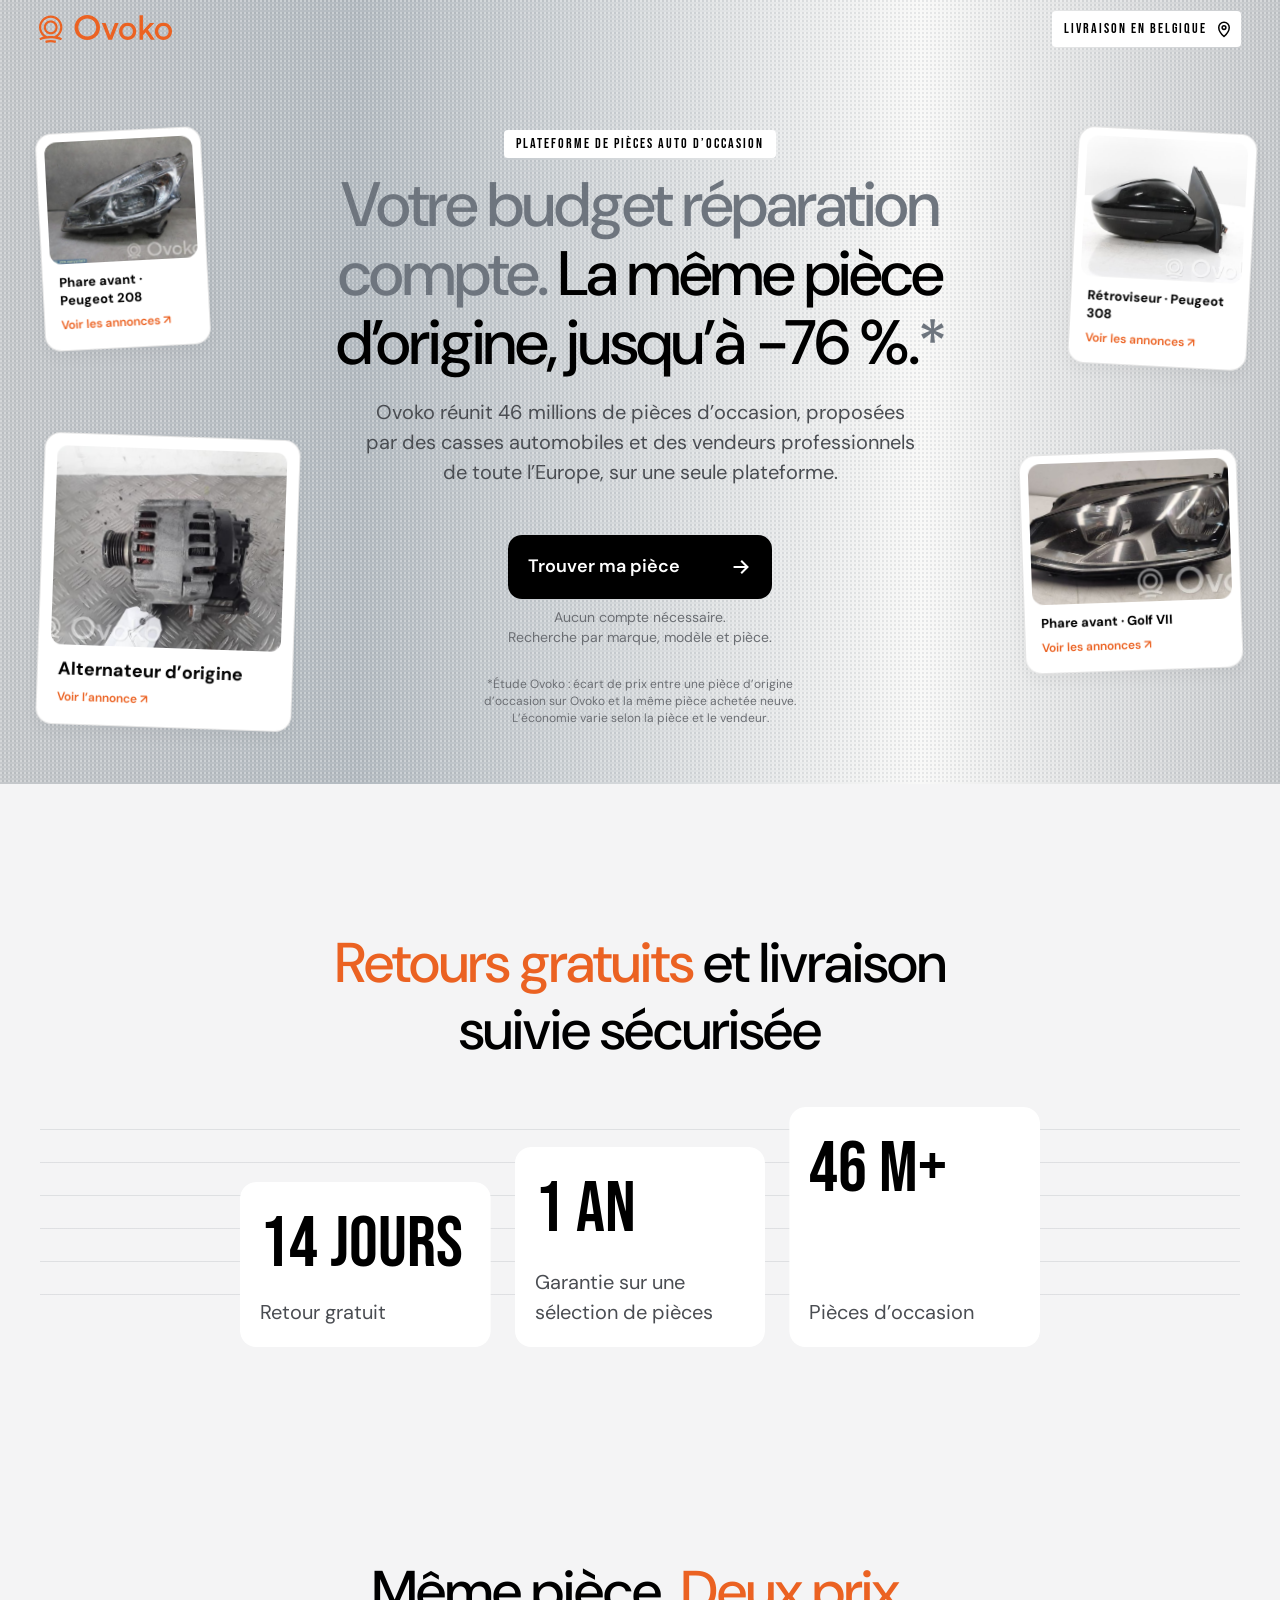
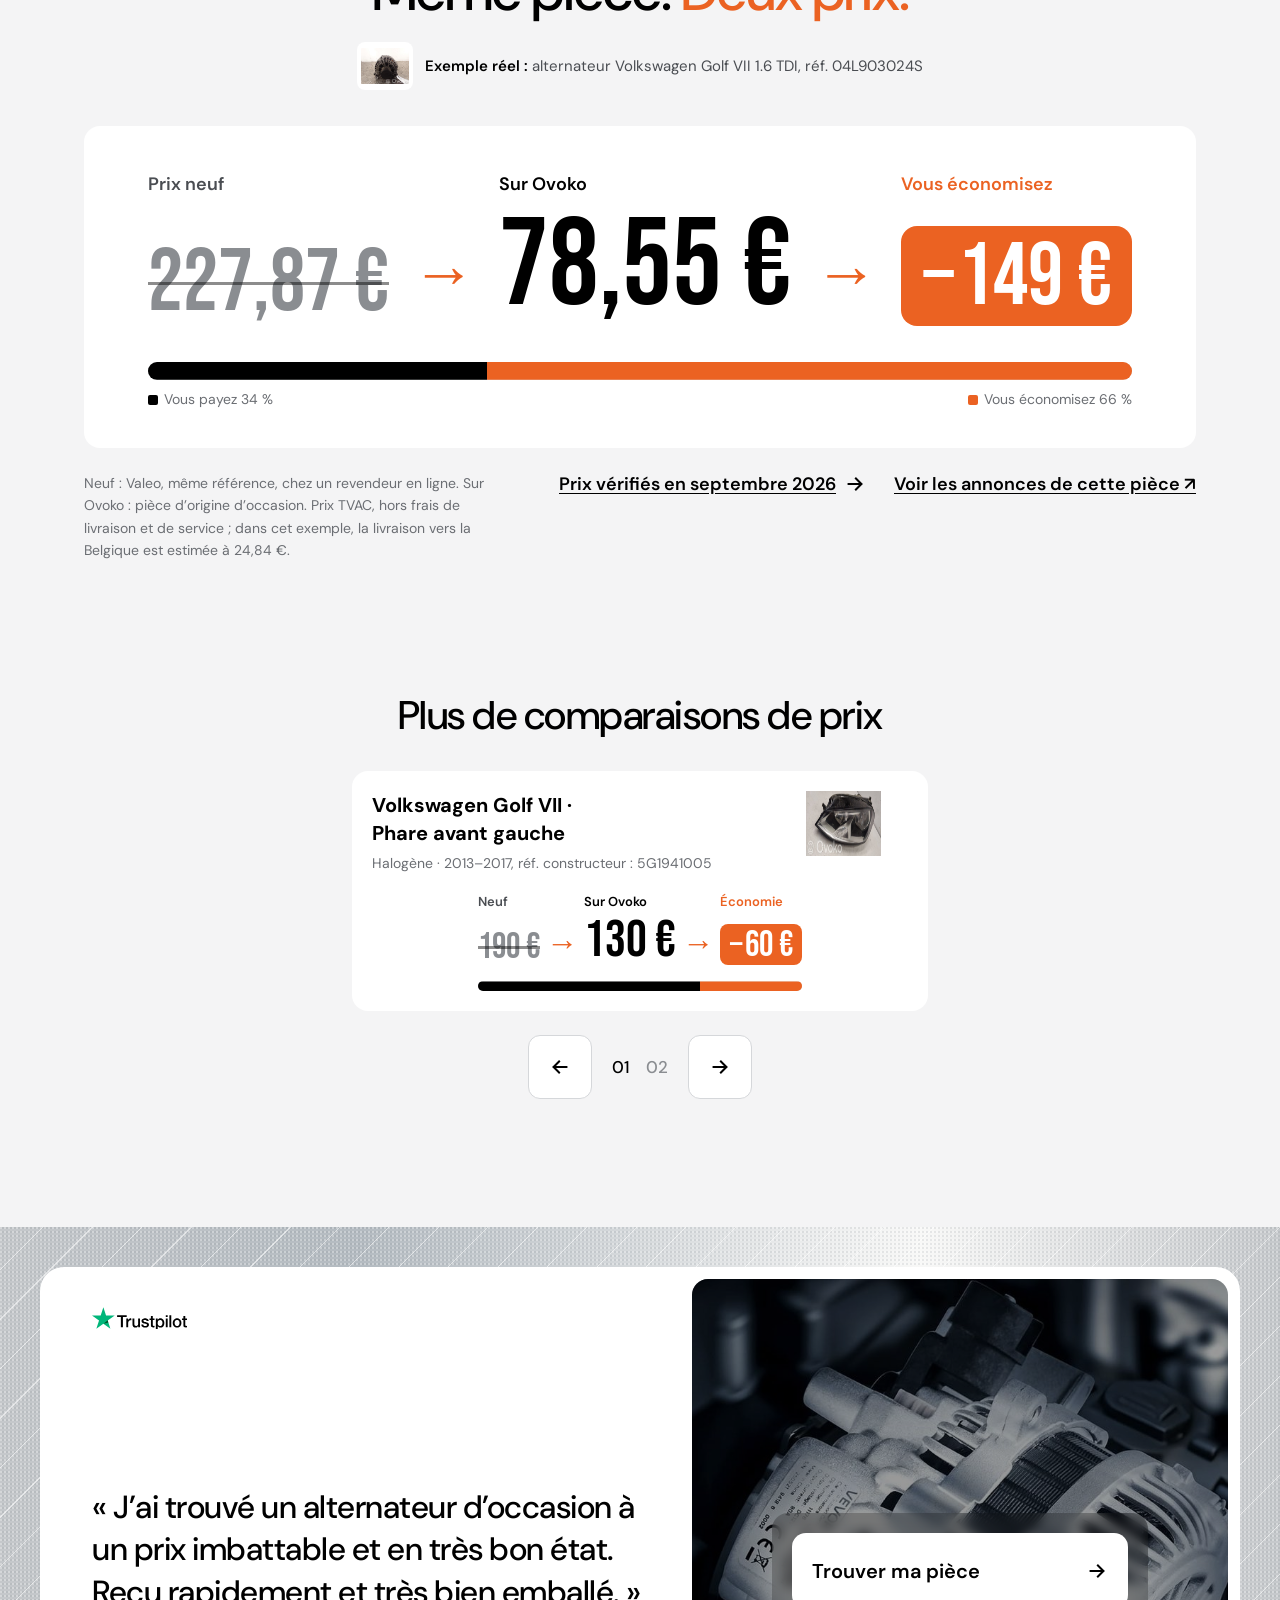
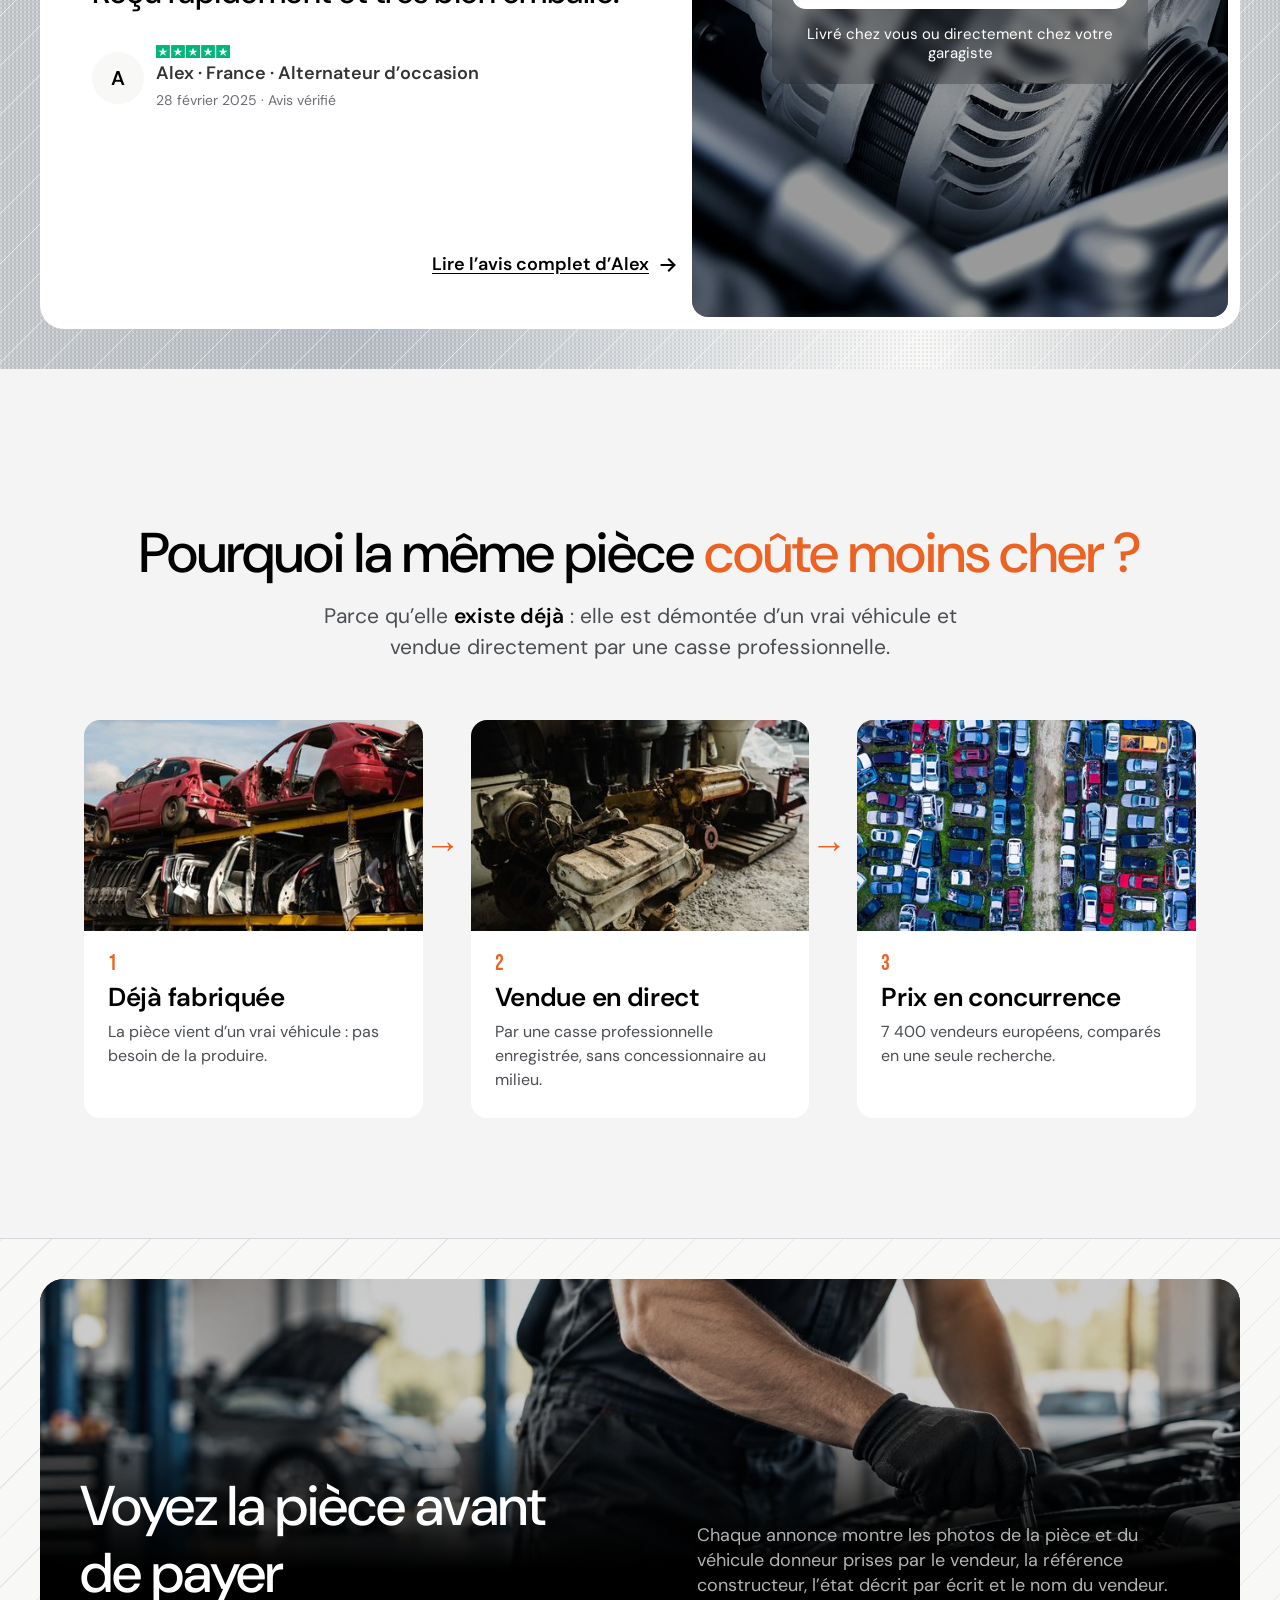
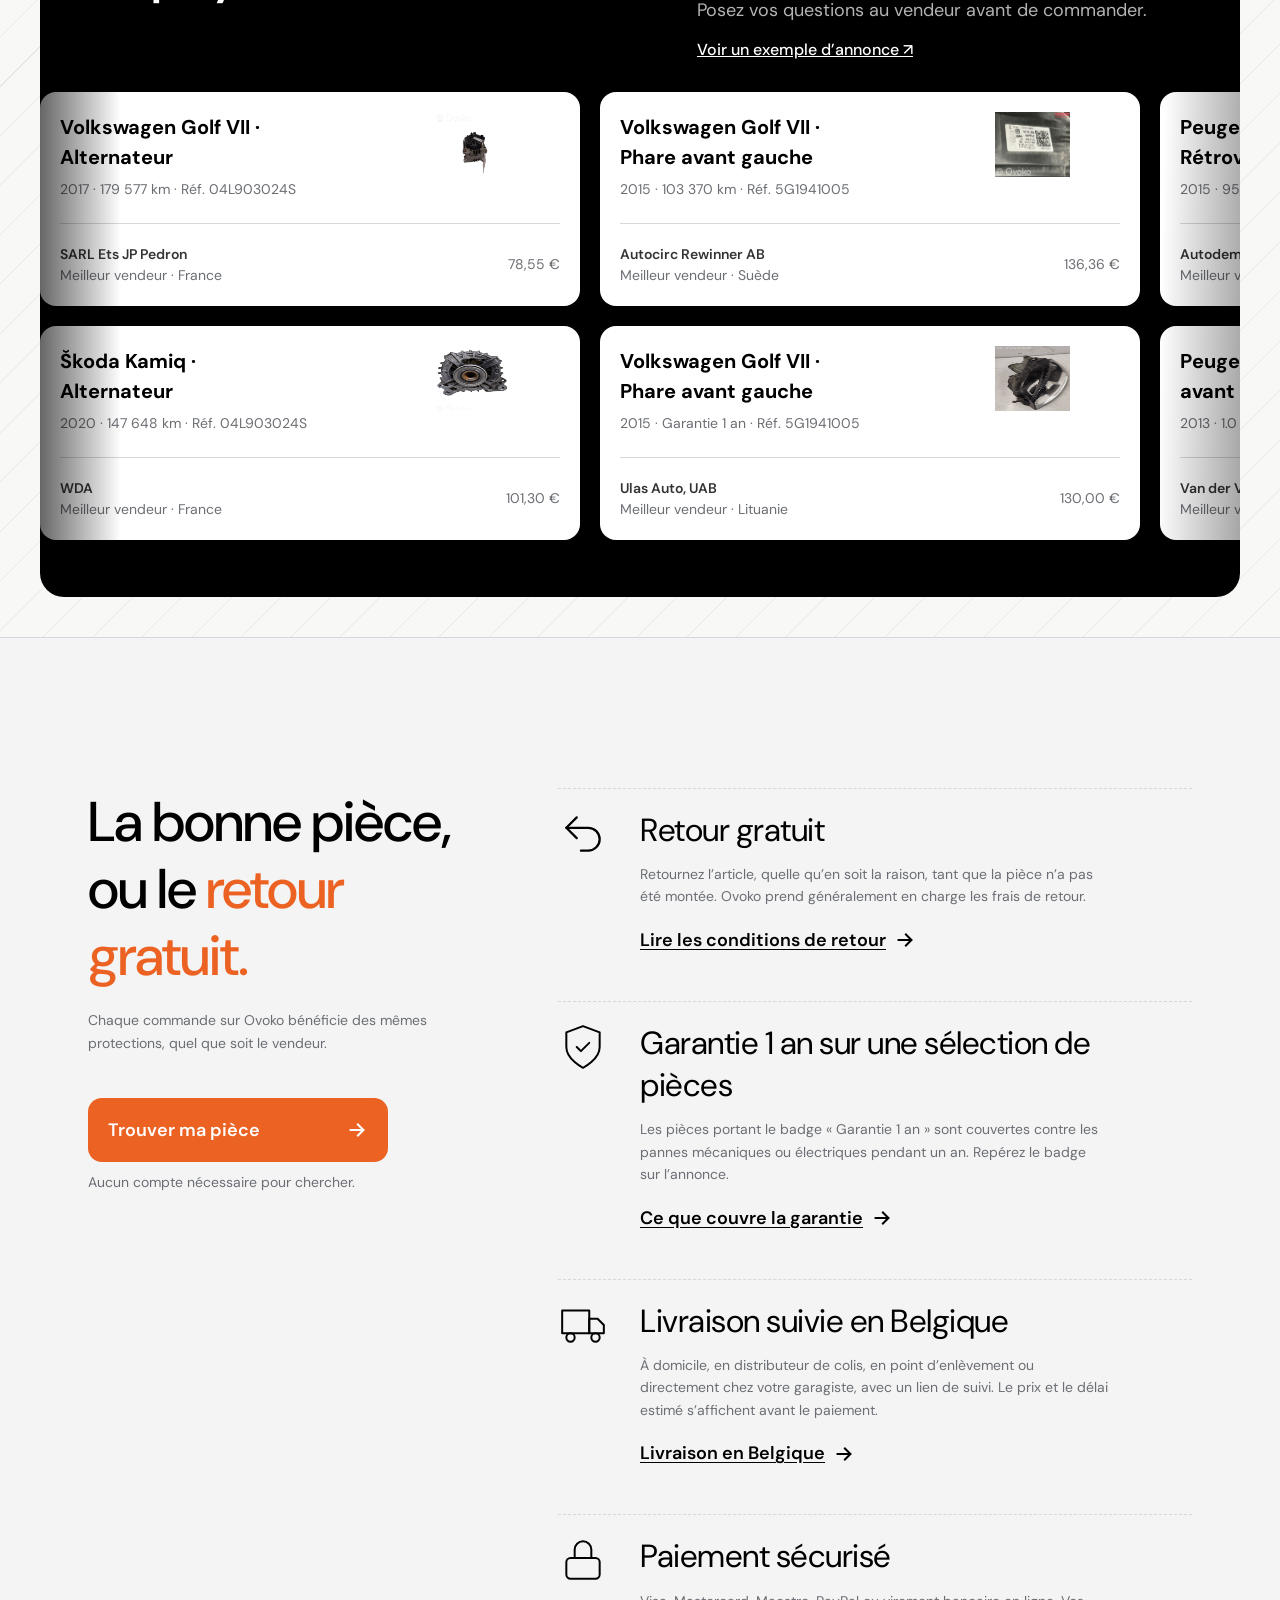
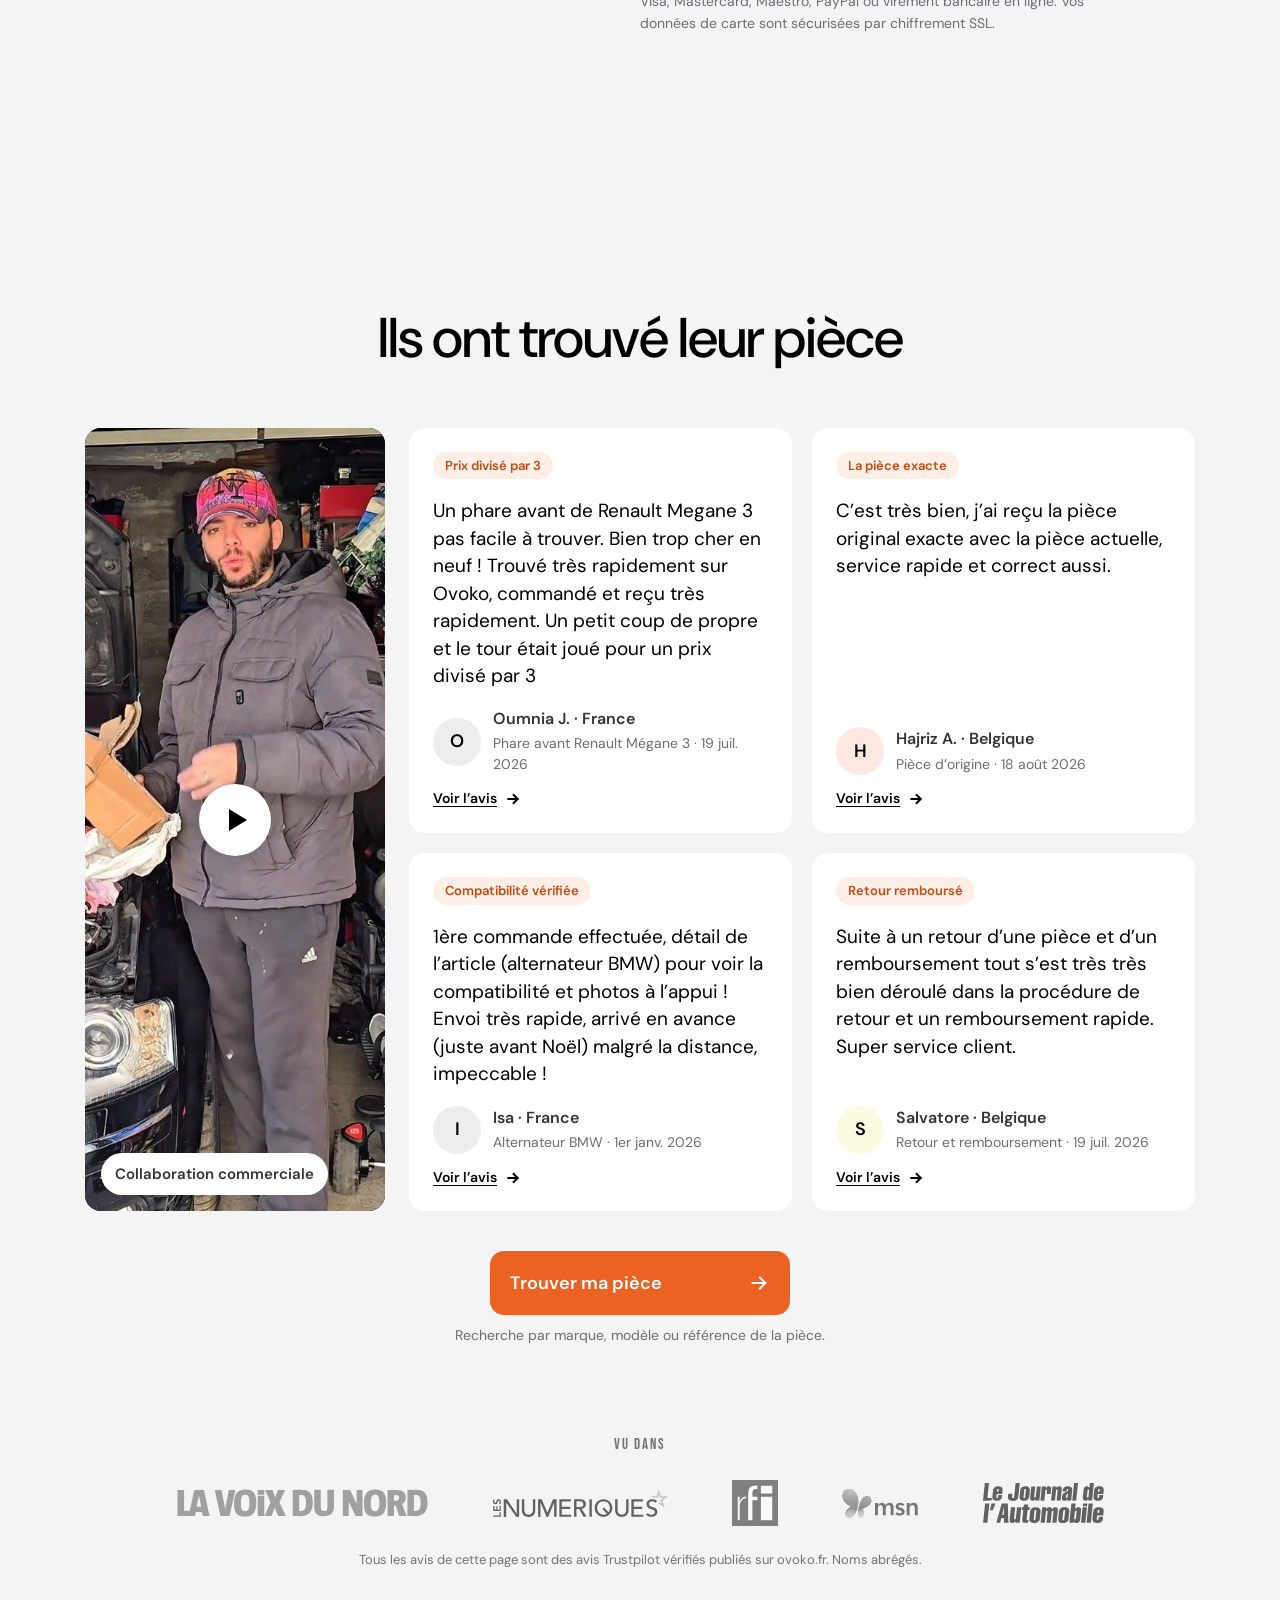
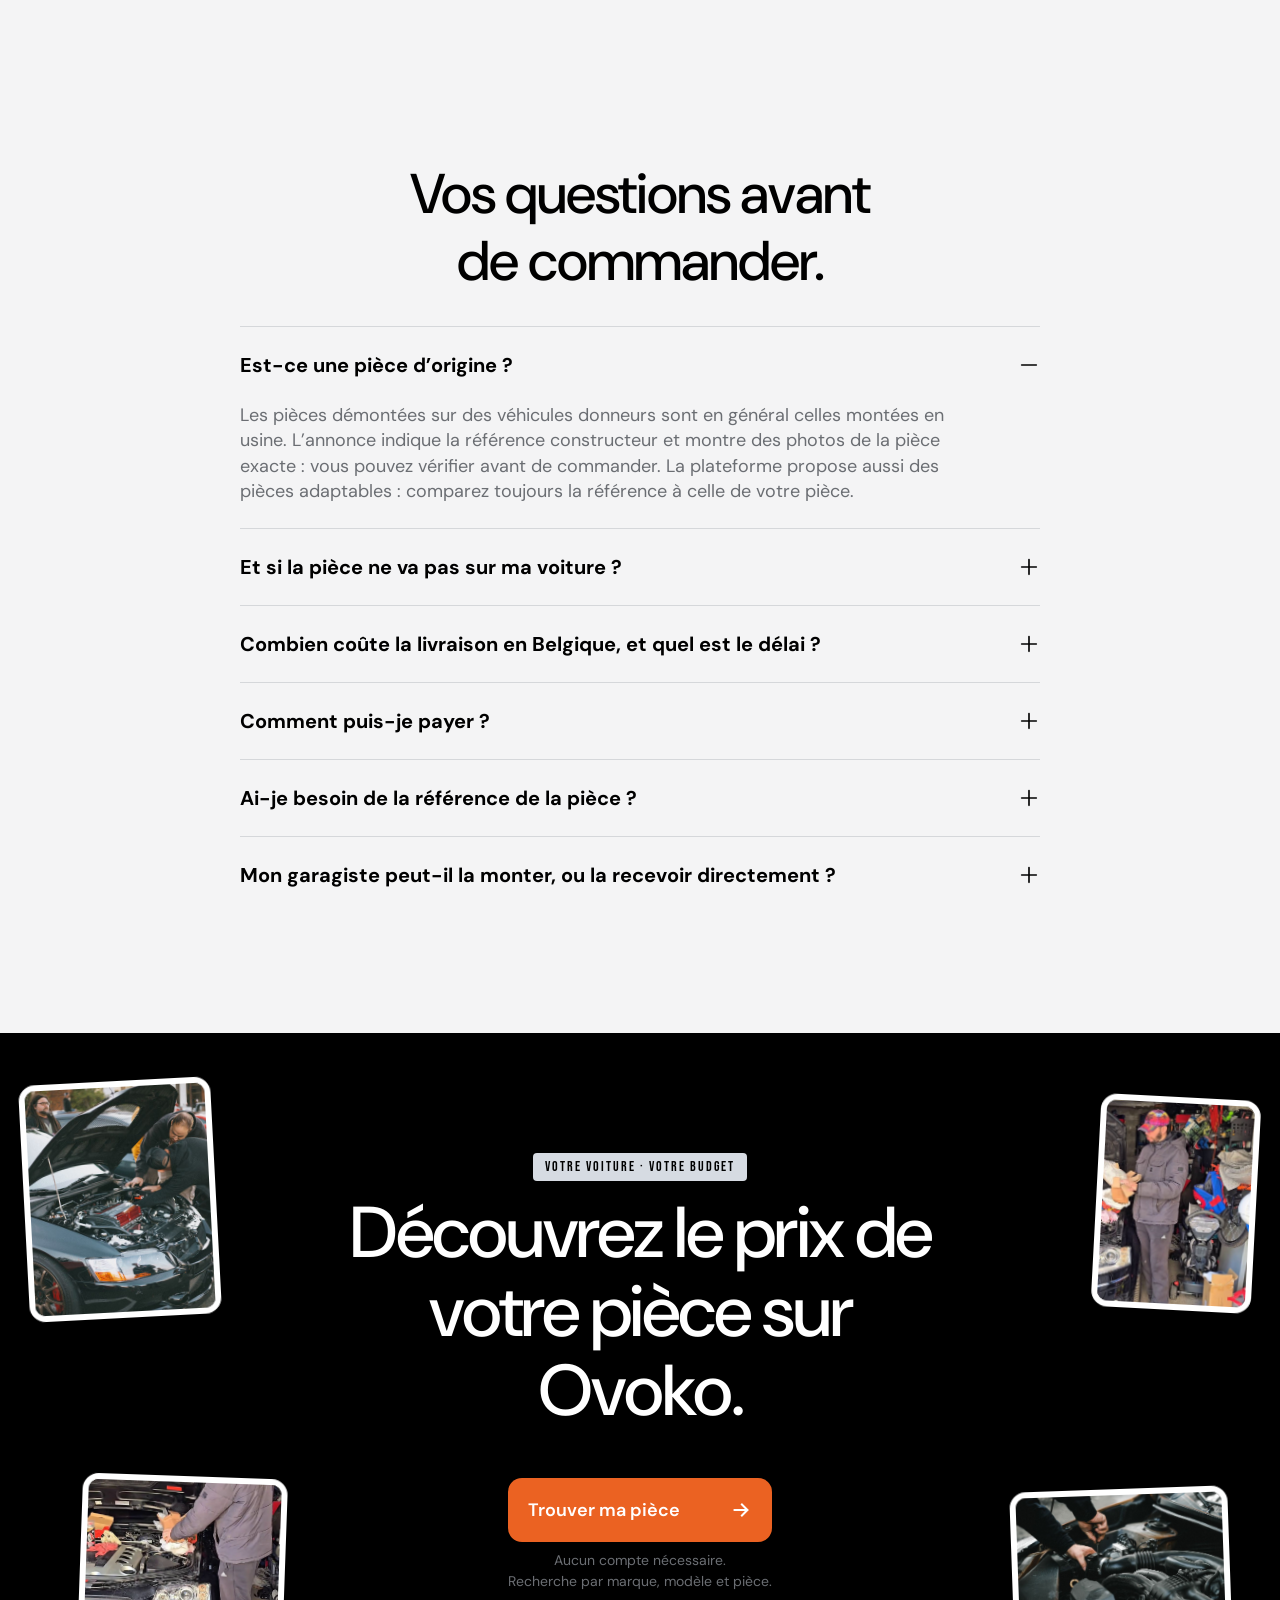
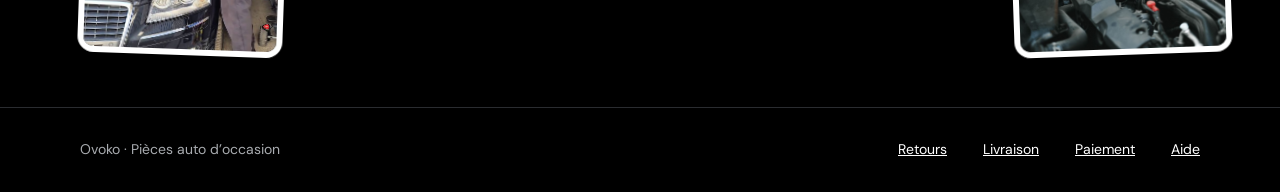
==== commit 331e6582: "Client feedback: single hero, clearer price comparison, returns/warranty stats, simpler why section " ====
--- a/index.html
+++ b/index.html
@@ -31,10 +31,6 @@
 <script type="application/ld+json">
 {"@context":"https://schema.org","@type":"WebPage","name":"Pièces auto d’origine d’occasion jusqu’à −76 % | Ovoko Belgique","description":"Ovoko réunit 46 millions de pièces auto d’occasion de 7 400 casses automobiles et vendeurs professionnels européens. Retour gratuit, livraison suivie en Belgique.","inLanguage":"fr-BE","url":"https://ovoko-be-landing.vercel.app/","publisher":{"@type":"Organization","name":"Ovoko","url":"https://ovoko.be/fr","logo":"https://ovoko-be-landing.vercel.app/assets/icons/icon-512.png"}}
 </script>
-<script>
-  /* Hero A/B: ?hero=b shows the photo hero with the parts slider. Set before paint to avoid a flash. */
-  (function () { try { var h = new URLSearchParams(location.search).get('hero'); document.documentElement.setAttribute('data-hero', h === 'b' ? 'b' : 'a'); } catch (e) {} })();
-</script>
 <link rel="preconnect" href="https://fonts.googleapis.com">
 <link rel="preconnect" href="https://fonts.gstatic.com" crossorigin>
 <link href="https://fonts.googleapis.com/css2?family=Bebas+Neue&family=DM+Sans:opsz,wght@9..40,400;9..40,500;9..40,600;9..40,700&display=swap" rel="stylesheet">
@@ -108,62 +104,6 @@
   </div>
 </header>
 
-<!-- ================= HERO B · photo + parts slider (?hero=b) ================= -->
-<header class="hero-b" id="top-b">
-  <div class="container">
-    <div class="hero-b__top">
-      <a href="https://ovoko.be/fr" aria-label="Ovoko"><img class="logo" src="assets/icons/logo-white.svg" width="133" height="28" alt="Ovoko"></a>
-      <nav class="hero-b__nav" aria-label="Informations">
-        <a class="navlink" href="https://ovoko.be/fr/retours-et-garantie">Retours</a>
-        <a class="navlink" href="https://ovoko.be/fr/livraison">Livraison</a>
-        <a class="navlink" href="https://ovoko.be/fr/paiement">Paiement</a>
-        <a class="pill-dark" href="https://ovoko.be/fr/livraison"><img src="assets/icons/dot-orange.svg" alt="" width="8" height="8"> Livraison en Belgique</a>
-      </nav>
-    </div>
-    <div class="hero-b__grid">
-      <div class="hero-b__copy">
-        <span class="eyebrow-glass">Pièces auto d’occasion</span>
-        <h1>La même pièce<br> d’origine,<br> <span class="dim">jusqu’à −76&nbsp;%.*</span></h1>
-        <p class="hero-b__sub">Ovoko réunit 46 millions de pièces d’occasion de 7&nbsp;400 casses automobiles et vendeurs professionnels européens, sur une seule plateforme.</p>
-        <div class="hero-b__cta">
-          <a class="btn-pill js-cta" data-cta="hero-b" href="https://ovoko.be/fr">Trouver ma pièce <span class="arrow"><img src="assets/icons/arrow-white.svg" alt="" width="22" height="22"></span></a>
-          <a class="sec" href="#annonces">Voir des annonces réelles</a>
-        </div>
-        <p class="hero-b__micro">Aucun compte nécessaire. Recherche par marque, modèle et pièce.</p>
-      </div>
-      <div class="slider" data-slider data-interval="5000">
-        <div class="slider__viewport">
-          <a class="slide is-active js-cta" data-cta="slide-1" href="https://ovoko.be/fr/les-pieces/fkk6899-04l903024s-volkswagen-golf-vii-generateur-alternateur" id="slide-1" role="tabpanel" aria-label="Alternateur · Golf VII 1.6 TDI">
-            <img src="assets/img/hb-slide-1.jpg" alt="Alternateur d’occasion Volkswagen Golf VII 1.6 TDI" width="480" height="500">
-            <span class="slide__price"><b>78,55&nbsp;€</b><span>au lieu de 227,87&nbsp;€ neuve</span></span>
-            <span class="slide__count">01 / 03</span>
-            <span class="slide__bar"><span class="slide__avatar">F</span><span class="slide__meta"><b>Alternateur · Golf VII 1.6 TDI</b><span>Meilleur vendeur · France · 127&nbsp;471&nbsp;km</span></span><span class="slide__view">Voir l’annonce</span></span>
-          </a>
-          <a class="slide js-cta" data-cta="slide-2" href="https://ovoko.be/fr/chercher?q=9802221880" id="slide-2" role="tabpanel" aria-label="Phare avant · Peugeot 208">
-            <img src="assets/img/hb-slide-2.jpg" alt="Phare avant d’occasion Peugeot 208" width="480" height="500">
-            <span class="slide__price"><b>101,30&nbsp;€</b><span>au lieu de 134,99&nbsp;€ neuve</span></span>
-            <span class="slide__count">02 / 03</span>
-            <span class="slide__bar"><span class="slide__avatar">W</span><span class="slide__meta"><b>Phare avant · Peugeot 208</b><span>Meilleur vendeur · France · 170&nbsp;000&nbsp;km</span></span><span class="slide__view">Voir l’annonce</span></span>
-          </a>
-          <a class="slide js-cta" data-cta="slide-3" href="https://ovoko.be/fr/chercher?q=1611508780" id="slide-3" role="tabpanel" aria-label="Rétroviseur · Peugeot 308">
-            <img src="assets/img/hb-slide-3.jpg" alt="Rétroviseur d’occasion Peugeot 308" width="480" height="500">
-            <span class="slide__price"><b>103,88&nbsp;€</b><span>au lieu de 714,38&nbsp;€ neuve</span></span>
-            <span class="slide__count">03 / 03</span>
-            <span class="slide__bar"><span class="slide__avatar">S</span><span class="slide__meta"><b>Rétroviseur · Peugeot 308</b><span>Meilleur vendeur · Pays-Bas · 158&nbsp;015&nbsp;km</span></span><span class="slide__view">Voir l’annonce</span></span>
-          </a>
-        </div>
-        <div class="chips" role="tablist" aria-label="Choisir une pièce">
-          <button class="chip" role="tab" aria-selected="true" aria-controls="slide-1">Alternateur</button>
-          <button class="chip" role="tab" aria-selected="false" aria-controls="slide-2">Phare avant</button>
-          <button class="chip" role="tab" aria-selected="false" aria-controls="slide-3">Rétroviseur</button>
-        </div>
-        <div class="progress" aria-hidden="true"><i></i></div>
-      </div>
-    </div>
-    <p class="hero-b__foot">*Étude Ovoko&nbsp;: écart de prix entre une pièce d’origine d’occasion sur Ovoko et la même pièce achetée neuve. L’économie varie selon la pièce et le vendeur.</p>
-  </div>
-</header>
-
 <main id="main">
 
 <!-- ================= Protections + stats ================= -->
@@ -172,8 +112,8 @@
     <h2 class="h2 stats__title" id="stats-title"><span class="orange">Retours gratuits</span> et livraison suivie sécurisée</h2>
     <div class="stats__band">
       <div class="stats__grid" data-reveal>
-        <div class="stat"><p class="num">100&nbsp;%</p><p>Entreprises vérifiées</p></div>
-        <div class="stat"><p class="num">7&nbsp;400</p><p>Vendeurs professionnels</p></div>
+        <div class="stat"><p class="num">14&nbsp;jours</p><p>Retour gratuit</p></div>
+        <div class="stat"><p class="num">1&nbsp;an</p><p>Garantie sur une sélection de pièces</p></div>
         <div class="stat"><p class="num">46&nbsp;M+</p><p>Pièces d’occasion</p></div>
       </div>
     </div>
@@ -183,40 +123,28 @@
 <!-- ================= Same part, two prices ================= -->
 <section class="price" aria-labelledby="price-title">
   <div class="container">
-    <h2 class="h2 price__title" id="price-title">Même pièce. <span class="orange">Deux prix.</span></h2>
-    <div class="price__card" style="--used: 34.47%">
-      <div class="price__part price__part--mobile">
-        <h3>Alternateur · Volkswagen Golf&nbsp;VII 1.6&nbsp;TDI</h3>
-        <span class="thumb"><img src="assets/img/thumb-alternator.jpg" alt="" width="75" height="65" loading="lazy"></span>
-      </div>
-      <div class="price__bars">
-        <div class="bars" data-reveal>
-          <div class="bar-row">
-            <div class="bar bar--new"><span class="num">227,87&nbsp;€</span></div>
-            <p class="bar-label">Neuve (Valeo), revendeur en ligne</p>
-          </div>
-          <div class="bar-row">
-            <div class="bar bar--used"><span class="num">78,55&nbsp;€</span></div>
-            <p class="bar-label">D’occasion sur Ovoko</p>
-          </div>
-          <div class="bar-row">
-            <div class="bar bar--save"><span class="fill"><span class="num">149&nbsp;€</span></span></div>
-            <p class="bar-label">Votre économie</p>
-          </div>
-        </div>
-      </div>
-      <div class="price__side">
-        <div class="price__part price__part--desk">
-          <h3>Alternateur · Volkswagen Golf&nbsp;VII 1.6&nbsp;TDI</h3>
-          <span class="thumb"><img src="assets/img/thumb-alternator.jpg" alt="" width="75" height="65" loading="lazy"></span>
-        </div>
-        <p class="price__fine">Prix des pièces TVAC, hors frais de livraison et de service. Dans cet exemple, la livraison Ovoko vers la Belgique est estimée à 24,84&nbsp;€. Le prix final dépend du vendeur et de l’adresse de livraison.</p>
-        <div class="price__links">
-          <button class="link js-toggle" aria-expanded="false" aria-controls="price-src">Prix vérifiés en septembre 2026 <img src="assets/icons/arrow.svg" alt="" width="22" height="22"></button>
-          <p class="price__fine" id="price-src" hidden>Relevés le 25 septembre 2026. Ovoko&nbsp;: SAS Société Nouvelle Fornes (France, Meilleur vendeur), Golf VII 1.6 TDI de 2015, 127&nbsp;471&nbsp;km, livraison vers la Belgique. Neuve&nbsp;: alternateur Valeo 439791 (même référence 04L903024S) chez un revendeur en ligne livrant en Belgique.</p>
-          <a class="link js-cta" data-cta="price-listings" href="https://ovoko.be/fr/chercher?q=04L903024S">Voir les annonces de cette pièce sur Ovoko&nbsp;↗</a>
-        </div>
-      </div>
+    <div class="price__head">
+      <h2 class="h2 price__title" id="price-title">Même pièce. <span class="orange">Deux prix.</span></h2>
+      <p class="price__ex"><img src="assets/img/thumb-alternator.jpg" alt="" width="75" height="65" loading="lazy"><span><b>Exemple réel&nbsp;:</b> alternateur Volkswagen Golf&nbsp;VII 1.6&nbsp;TDI, réf. 04L903024S</span></p>
+    </div>
+    <div class="deal" data-reveal style="--pay: 34.47%">
+      <div class="deal__nums">
+        <div class="deal__col deal__col--new"><span class="deal__k">Prix neuf</span><s class="num">227,87&nbsp;€</s></div>
+        <span class="deal__op" aria-hidden="true">→</span>
+        <div class="deal__col deal__col--ovoko"><span class="deal__k">Sur Ovoko</span><b class="num">78,55&nbsp;€</b></div>
+        <span class="deal__op" aria-hidden="true">→</span>
+        <div class="deal__col deal__col--save"><span class="deal__k">Vous économisez</span><span class="deal__save"><span class="num">149&nbsp;€</span></span></div>
+      </div>
+      <div class="deal__bar" aria-hidden="true"><i class="deal__pay"></i><i class="deal__saved"></i></div>
+      <p class="deal__legend" aria-hidden="true"><span>Vous payez 34&nbsp;%</span><span>Vous économisez 66&nbsp;%</span></p>
+    </div>
+    <div class="price__foot">
+      <p class="price__fine">Neuf&nbsp;: Valeo, même référence, chez un revendeur en ligne. Sur Ovoko&nbsp;: pièce d’origine d’occasion. Prix TVAC, hors frais de livraison et de service&nbsp;; dans cet exemple, la livraison vers la Belgique est estimée à 24,84&nbsp;€.</p>
+      <div class="price__links">
+        <button class="link js-toggle" aria-expanded="false" aria-controls="price-src">Prix vérifiés en septembre 2026 <img src="assets/icons/arrow.svg" alt="" width="22" height="22"></button>
+        <a class="link js-cta" data-cta="price-listings" href="https://ovoko.be/fr/chercher?q=04L903024S">Voir les annonces de cette pièce&nbsp;↗</a>
+      </div>
+      <p class="price__fine" id="price-src" hidden>Relevés le 25 septembre 2026. Ovoko&nbsp;: SAS Société Nouvelle Fornes (France, Meilleur vendeur), Golf VII 1.6 TDI de 2015, 127&nbsp;471&nbsp;km, livraison vers la Belgique. Neuve&nbsp;: alternateur Valeo 439791 (même référence 04L903024S) chez un revendeur en ligne livrant en Belgique.</p>
     </div>
   </div>
 </section>
@@ -227,23 +155,37 @@
     <h2 class="compare__title" id="compare-title">Plus de comparaisons de prix</h2>
     <div class="carousel" data-carousel>
       <div class="carousel__track">
-        <article class="ccard" data-reveal style="--used: 68.4%" aria-label="Volkswagen Golf VII, phare avant gauche">
+        <article class="ccard" data-reveal aria-label="Volkswagen Golf VII, phare avant gauche">
           <div class="ccard__head">
             <div><h4>Volkswagen Golf VII · Phare avant gauche</h4><p>Halogène · 2013–2017, réf. constructeur&nbsp;: 5G1941005</p></div>
             <span class="thumb"><img src="assets/img/thumb-golf-headlight.jpg" alt="" width="75" height="65" loading="lazy"></span>
           </div>
-          <div class="crow"><div class="cbar cbar--new"><span class="num">190&nbsp;€</span></div><p class="clabel">Neuve, équipementier d’origine (Valeo)</p></div>
-          <div class="crow"><div class="cbar cbar--used"><span class="num">130&nbsp;€</span></div><p class="clabel">Pièce d’origine, d’occasion sur Ovoko</p></div>
-          <div class="crow"><div class="cbar cbar--save"><span class="fill"><span class="num">60&nbsp;€</span></span></div><p class="clabel">Économie sur cette pièce</p></div>
-        </article>
-        <article class="ccard" data-reveal style="--used: 60.7%" aria-label="Peugeot 208 I, phare avant gauche">
+          <div class="deal deal--s" style="--pay: 68.4%">
+            <div class="deal__nums">
+              <div class="deal__col deal__col--new"><span class="deal__k">Neuf</span><s class="num">190&nbsp;€</s></div>
+              <span class="deal__op" aria-hidden="true">→</span>
+              <div class="deal__col deal__col--ovoko"><span class="deal__k">Sur Ovoko</span><b class="num">130&nbsp;€</b></div>
+              <span class="deal__op" aria-hidden="true">→</span>
+              <div class="deal__col deal__col--save"><span class="deal__k">Économie</span><span class="deal__save"><span class="num">60&nbsp;€</span></span></div>
+            </div>
+            <div class="deal__bar" aria-hidden="true"><i class="deal__pay"></i><i class="deal__saved"></i></div>
+          </div>
+        </article>
+        <article class="ccard" data-reveal aria-label="Peugeot 208 I, phare avant gauche">
           <div class="ccard__head">
             <div><h4>Peugeot 208&nbsp;I · Phare avant gauche</h4><p>Halogène · 2012–2019, réf. constructeur&nbsp;: 9802221880</p></div>
             <span class="thumb"><img src="assets/img/l-vanderven.jpg" alt="" width="75" height="65" loading="lazy"></span>
           </div>
-          <div class="crow"><div class="cbar cbar--new"><span class="num">135&nbsp;€</span></div><p class="clabel">Neuve, équipementier d’origine (Valeo)</p></div>
-          <div class="crow"><div class="cbar cbar--used"><span class="num">82&nbsp;€</span></div><p class="clabel">Pièce d’origine, d’occasion sur Ovoko</p></div>
-          <div class="crow"><div class="cbar cbar--save"><span class="fill"><span class="num">53&nbsp;€</span></span></div><p class="clabel">Économie sur cette pièce</p></div>
+          <div class="deal deal--s" style="--pay: 60.7%">
+            <div class="deal__nums">
+              <div class="deal__col deal__col--new"><span class="deal__k">Neuf</span><s class="num">135&nbsp;€</s></div>
+              <span class="deal__op" aria-hidden="true">→</span>
+              <div class="deal__col deal__col--ovoko"><span class="deal__k">Sur Ovoko</span><b class="num">82&nbsp;€</b></div>
+              <span class="deal__op" aria-hidden="true">→</span>
+              <div class="deal__col deal__col--save"><span class="deal__k">Économie</span><span class="deal__save"><span class="num">53&nbsp;€</span></span></div>
+            </div>
+            <div class="deal__bar" aria-hidden="true"><i class="deal__pay"></i><i class="deal__saved"></i></div>
+          </div>
         </article>
       </div>
       <div class="pager">
@@ -285,29 +227,24 @@
 <!-- ================= Why it costs less ================= -->
 <section class="why section" aria-labelledby="why-title">
   <div class="container">
-    <div class="why__grid">
-      <div class="why__lead">
-        <h2 class="h2" id="why-title">Pourquoi la même pièce <span class="orange">coûte moins cher.</span></h2>
-        <p class="company company--lead">Lancé en 2014 par un propriétaire de casse automobile · Équipes en Lituanie, Pologne, Lettonie et Ukraine · Vendeurs professionnels&nbsp;: casses et recycleurs automobiles</p>
-      </div>
-      <div>
-        <ul class="reasons" data-mdots>
-          <li class="reason">
-            <img src="assets/img/why-1.jpg" alt="Voitures de donneurs empilées dans une casse" width="260" height="150" loading="lazy">
-            <div><h3>Des pièces issues de vrais véhicules.</h3><p>Les vendeurs Ovoko démontent de vrais véhicules&nbsp;: vous pouvez donc trouver la pièce montée en usine sur votre modèle. Chaque annonce indique la référence constructeur, pour savoir exactement ce que vous achetez.</p></div>
-          </li>
-          <li class="reason">
-            <img src="assets/img/why-2.jpg" alt="Moteurs démontés stockés chez un professionnel" width="260" height="150" loading="lazy">
-            <div><h3>Des casses professionnelles, pas des usines.</h3><p>Chaque vendeur est une entreprise enregistrée et chaque pièce se trouve déjà en Europe. Pas d’usine, pas de dropshipping.</p></div>
-          </li>
-          <li class="reason">
-            <img src="assets/img/why-3.jpg" alt="Vue aérienne d’une casse automobile" width="260" height="150" loading="lazy">
-            <div><h3>Des milliers de vendeurs en une seule recherche.</h3><p>Comparez l’état et le prix dans toute l’Europe, au lieu d’appeler les casses une par une.</p></div>
-          </li>
-        </ul>
-        <p class="company company--after">Lancé en 2014 par un propriétaire de casse automobile · Équipes en Lituanie, Pologne, Lettonie et Ukraine · Vendeurs professionnels&nbsp;: casses et recycleurs automobiles</p>
-      </div>
-    </div>
+    <div class="why__head">
+      <h2 class="h2" id="why-title">Pourquoi la même pièce <span class="orange">coûte moins cher&nbsp;?</span></h2>
+      <p class="why__answer">Parce qu’elle <b>existe déjà</b>&nbsp;: elle est démontée d’un vrai véhicule et vendue directement par une casse professionnelle.</p>
+    </div>
+    <ol class="why__flow" data-mslider>
+      <li class="wstep">
+        <img src="assets/img/why-1.jpg" alt="Voitures de donneurs empilées dans une casse" width="520" height="300" loading="lazy">
+        <div class="wstep__body"><span class="wstep__n">1</span><h3>Déjà fabriquée</h3><p>La pièce vient d’un vrai véhicule&nbsp;: pas besoin de la produire.</p></div>
+      </li>
+      <li class="wstep">
+        <img src="assets/img/why-2.jpg" alt="Moteurs démontés stockés chez un professionnel" width="520" height="300" loading="lazy">
+        <div class="wstep__body"><span class="wstep__n">2</span><h3>Vendue en direct</h3><p>Par une casse professionnelle enregistrée, sans concessionnaire au milieu.</p></div>
+      </li>
+      <li class="wstep">
+        <img src="assets/img/why-3.jpg" alt="Vue aérienne d’une casse automobile" width="520" height="300" loading="lazy">
+        <div class="wstep__body"><span class="wstep__n">3</span><h3>Prix en concurrence</h3><p>7&nbsp;400 vendeurs européens, comparés en une seule recherche.</p></div>
+      </li>
+    </ol>
   </div>
 </section>
 
--- a/assets/css/style.css
+++ b/assets/css/style.css
@@ -90,10 +90,6 @@
 .btn-wrap { display: flex; flex-direction: column; align-items: center; gap: 8px; }
 .btn-wrap .btn { width: 264px; }
 .micro { font-size: 14px; line-height: 20.3px; color: var(--text-3); text-align: center; }
-
-/* ---------- hero switch ---------- */
-html[data-hero="b"] .hero-a { display: none; }
-html:not([data-hero="b"]) .hero-b { display: none; }
 
 /* ---------- Header + Hero A ---------- */
 .hero-a {
@@ -194,74 +190,6 @@
 }
 @keyframes drift { from { transform: translate3d(0, 0, 0); } to { transform: translate3d(0, -12px, 0); } }
 
-/* ---------- Header / Hero B (photo + parts slider) ---------- */
-.hero-b { position: relative; color: var(--white); background: #111 url("../img/hb-bg.jpg") center / cover no-repeat; overflow: hidden; }
-.hero-b::before { content: ""; position: absolute; inset: 0; background: rgba(0, 0, 0, 0.55); }
-.hero-b > * { position: relative; }
-.hero-b__top { display: flex; align-items: center; justify-content: space-between; height: 72px; }
-.hero-b__nav { display: flex; align-items: center; gap: 32px; }
-.hero-b__nav a { font-size: 15px; color: rgba(255, 255, 255, 0.9); text-decoration: none; }
-.hero-b__nav a:hover { text-decoration: underline; }
-.hero-b__nav .navlink { display: none; }
-.pill-dark { display: inline-flex; align-items: center; gap: 8px; padding: 10px 18px 10px 16px; border-radius: 999px; background: #000; color: #fff; font-weight: 500; font-size: 14px; }
-.pill-dark img { width: 8px; height: 8px; }
-.hero-b__grid { display: grid; gap: 32px; padding: 24px 0 40px; }
-.hero-b__copy { display: flex; flex-direction: column; gap: 22px; }
-.eyebrow-glass { align-self: flex-start; padding: 7px 12px; border-radius: 999px; background: rgba(255, 255, 255, 0.14); border: 1px solid rgba(255, 255, 255, 0.3); font-weight: 600; font-size: 12px; letter-spacing: 0.96px; text-transform: uppercase; }
-.hero-b h1 { font-weight: 500; font-size: 44px; line-height: 1.04; letter-spacing: -1px; }
-.hero-b h1 .dim { color: rgba(255, 255, 255, 0.62); }
-.hero-b__sub { font-size: 17px; line-height: 1.4; color: rgba(255, 255, 255, 0.85); max-width: 520px; }
-.hero-b__cta { display: flex; flex-wrap: wrap; align-items: center; gap: 16px 36px; }
-.btn-pill { display: inline-flex; align-items: center; gap: 40px; padding: 8px 8px 8px 32px; border-radius: 999px; background: #fff; color: #000; font-weight: 500; font-size: 18px; text-decoration: none; transition: transform .15s ease; }
-.btn-pill:hover { transform: translateY(-1px); }
-.btn-pill span.arrow { display: grid; place-items: center; width: 48px; height: 48px; border-radius: 999px; background: var(--orange); }
-.btn-pill span.arrow img { width: 22px; height: 22px; }
-.hero-b__cta .sec { font-weight: 500; font-size: 17px; color: #fff; text-decoration: none; }
-.hero-b__cta .sec:hover { text-decoration: underline; }
-.hero-b__micro { font-size: 15px; color: rgba(255, 255, 255, 0.72); }
-.hero-b__foot { font-size: 12px; color: rgba(255, 255, 255, 0.5); max-width: 560px; padding-bottom: 32px; }
-
-.slider { width: 100%; max-width: 480px; }
-.slider__viewport { position: relative; aspect-ratio: 480 / 500; border-radius: 24px; border: 1px solid rgba(255, 255, 255, 0.5); overflow: hidden; background: #ddd; }
-.slide { position: absolute; inset: 0; opacity: 0; transition: opacity .9s cubic-bezier(.4, 0, .2, 1); text-decoration: none; color: #fff; will-change: opacity; backface-visibility: hidden; }
-.slide.is-active { opacity: 1; z-index: 2; }
-.slide.is-prev { opacity: 1; z-index: 1; transition: none; }
-.slide > img { width: 100%; height: 100%; object-fit: cover; transform: scale(1.06); transition: transform 6s cubic-bezier(.2, .6, .3, 1); will-change: transform; }
-.slide.is-active > img, .slide.is-prev > img { transform: scale(1); }
-.slide__price { position: absolute; left: 15px; top: 15px; display: flex; align-items: baseline; gap: 8px; padding: 9px 14px; border-radius: 999px; background: #fff; color: #000; white-space: nowrap; }
-.slide__price b { font-size: 18px; }
-.slide__price span { font-size: 13px; color: rgba(0, 0, 0, 0.55); }
-.slide__count { position: absolute; right: 16px; top: 17px; padding: 8px 12px; border-radius: 999px; background: rgba(20, 20, 20, 0.7); border: 1px solid rgba(255, 255, 255, 0.35); font-weight: 500; font-size: 13px; }
-.slide__bar { position: absolute; left: 7px; right: 7px; bottom: 7px; display: flex; align-items: center; gap: 14px; padding: 14px; border-radius: 16px; background: rgba(22, 22, 22, 0.74); border: 1px solid rgba(255, 255, 255, 0.35); }
-.slide__avatar { flex: none; display: grid; place-items: center; width: 44px; height: 44px; border-radius: 999px; background: var(--orange); font-weight: 600; font-size: 18px; }
-.slide__meta { flex: 1; min-width: 0; display: grid; gap: 3px; }
-.slide__meta b { font-weight: 600; font-size: 16px; white-space: nowrap; overflow: hidden; text-overflow: ellipsis; }
-.slide__meta span { font-size: 13px; color: rgba(255, 255, 255, 0.72); white-space: nowrap; overflow: hidden; text-overflow: ellipsis; }
-.slide__view { flex: none; padding: 7px 12px; border-radius: 999px; border: 1px solid rgba(255, 255, 255, 0.5); font-weight: 500; font-size: 13px; }
-.chips { display: flex; flex-wrap: wrap; gap: 10px; margin-top: 20px; }
-.chip { padding: 10px 18px; border-radius: 999px; font-weight: 500; font-size: 14px; color: #fff; background: rgba(255, 255, 255, 0.14); border: 1px solid rgba(255, 255, 255, 0.35); backdrop-filter: blur(12px); -webkit-backdrop-filter: blur(12px); transition: background-color .35s ease, color .35s ease, border-color .35s ease; }
-.chip[aria-selected="true"] { background: #fff; color: #000; border-color: #fff; }
-.progress { position: relative; height: 3px; margin-top: 18px; border-radius: 2px; background: rgba(255, 255, 255, 0.25); overflow: hidden; }
-.progress i { position: absolute; left: 0; top: 0; bottom: 0; width: 33.333%; background: var(--orange); border-radius: 2px; transition: transform .7s cubic-bezier(.4, 0, .2, 1); will-change: transform; }
-
-@media (min-width: 768px) {
-  .hero-b__nav .navlink { display: inline; }
-  .hero-b h1 { font-size: 64px; letter-spacing: -1.4px; }
-  .hero-b__sub { font-size: 19px; }
-  .slide__meta b { font-size: 18px; }
-  .slide__meta span { font-size: 14px; }
-}
-@media (min-width: 1200px) {
-  .hero-b { min-height: 880px; }
-  .hero-b__top { height: auto; padding-top: 40px; }
-  .hero-b__grid { grid-template-columns: 1fr 480px; gap: 60px; padding: 110px 0 0; }
-  .hero-b__copy { gap: 28px; }
-  .hero-b h1 { font-size: 76px; letter-spacing: -1.52px; }
-  .hero-b__cta { margin-top: 14px; }
-  .hero-b__foot { margin-top: 64px; padding-bottom: 28px; }
-  .hero-b .container { position: relative; }
-}
-
 /* ---------- section rhythm ---------- */
 .section { padding: 56px 0; }
 @media (min-width: 768px) { .section { padding: 80px 0; } }
@@ -296,63 +224,75 @@
   .stat:nth-child(3) { min-height: 240px; }
 }
 
-/* ---------- Same part, two prices ---------- */
+/* ---------- Same part, two prices: new → Ovoko → saved, readable at a glance ---------- */
 .price { padding-top: 24px; }
-.price__title { margin-bottom: 24px; }
-.price__card { background: var(--white); border-radius: var(--radius); padding: 20px; display: grid; gap: 20px; }
-.price__part { display: flex; justify-content: space-between; align-items: flex-start; gap: 16px; }
-.price__part h3 { font-weight: 600; font-size: 20px; line-height: 1.32; letter-spacing: -0.3px; }
-.thumb { flex: none; display: grid; place-items: center; width: 102px; height: 74px; border-radius: 6px; background: var(--thumb-bg); }
-.thumb img { width: 75px; height: 65px; object-fit: cover; border-radius: 3.5px; }
-.price__part .thumb { width: 64px; height: 56px; }
-.price__part .thumb img { width: 48px; height: 42px; }
-.bars { display: grid; gap: 16px; }
-.bar-row { display: grid; gap: 8px; }
-.bar { position: relative; height: 72px; border-radius: 12px; overflow: hidden; display: flex; align-items: center; }
-.bar .num { font-size: 44px; padding: 0 14px; }
-.bar--new { width: 100%; background: var(--line); justify-content: flex-end; }
-.bar--new .num { color: var(--price-muted); }
-.bar--used { width: var(--used, 34.5%); min-width: 132px; background: #000; }
-.bar--used .num { color: var(--bg-warm); white-space: nowrap; }
-.bar--save { width: 100%; border: 1px solid var(--line); background: repeating-linear-gradient(-45deg, transparent 0 19px, var(--line) 19px 20px); }
-.bar--save .fill { position: absolute; top: -1px; bottom: -1px; right: -1px; left: var(--used, 34.5%); background: var(--orange); border-radius: 12px; display: flex; align-items: center; justify-content: flex-end; }
-.bar--save .num { color: var(--bg-warm); font-size: 56px; }
-.bar-label { font-weight: 600; font-size: 14px; line-height: 1.4; }
-.price__fine { font-size: 14px; line-height: 22.4px; color: var(--text-3); }
-.price__links { display: grid; gap: 14px; }
-@media (min-width: 768px) {
-  .price__card { padding: 24px; }
-  .price__part h3 { font-size: 24px; }
-  .bar { height: 96px; }
-  .bar .num { font-size: 60px; padding: 0 24px; }
-  .bar--save .num { font-size: 72px; }
+.price__head { display: grid; gap: 14px; margin-bottom: 20px; }
+.price__ex { display: flex; align-items: center; gap: 12px; font-size: 15px; line-height: 1.4; color: var(--text-2); }
+.price__ex b { color: #000; font-weight: 600; }
+.price__ex img { flex: none; width: 56px; height: 48px; object-fit: contain; background: var(--white); border-radius: 8px; padding: 4px; }
+.deal { background: var(--white); border-radius: var(--radius); padding: 20px; }
+.deal__nums { display: grid; gap: 10px; }
+.deal__col { display: flex; align-items: center; justify-content: space-between; gap: 12px; }
+.deal__k { font-weight: 600; font-size: 15px; line-height: 1.2; color: var(--text-2); }
+.deal .num { font-family: var(--font-num); font-weight: 400; line-height: .95; white-space: nowrap; }
+.deal__col--new .num { font-size: 40px; color: var(--price-muted); text-decoration: line-through; text-decoration-thickness: 3px; text-decoration-color: rgba(0, 0, 0, .45); }
+.deal__col--ovoko .deal__k { color: #000; }
+.deal__col--ovoko .num { font-size: 60px; color: #000; }
+.deal__col--save .deal__k { color: var(--orange); }
+.deal__save { display: inline-flex; align-items: center; padding: 8px 14px 4px; border-radius: 12px; background: var(--orange); color: #fff; }
+.deal__save .num { font-size: 44px; }
+.deal__save .num::before { content: "−"; margin-right: 2px; }
+.deal__op { display: none; }
+.deal__bar { display: flex; height: 14px; margin-top: 20px; border-radius: 7px; overflow: hidden; background: var(--line); }
+.deal__pay { width: var(--pay, 34%); background: #000; }
+.deal__saved { flex: 1; background: var(--orange); }
+.deal__legend { display: flex; justify-content: space-between; gap: 12px; margin-top: 10px; font-size: 13px; line-height: 1.3; color: var(--text-3); }
+.deal__legend span::before { content: ""; display: inline-block; width: 10px; height: 10px; margin-right: 6px; border-radius: 2px; background: #000; vertical-align: -1px; }
+.deal__legend span + span::before { background: var(--orange); }
+.price__foot { display: grid; gap: 14px; margin-top: 20px; }
+.price__fine { font-size: 14px; line-height: 1.6; color: var(--text-3); }
+.price__links { display: flex; flex-wrap: wrap; gap: 12px 28px; }
+@media (min-width: 768px) {
+  .deal { padding: 32px; }
+  .deal__nums { grid-template-columns: auto auto auto auto auto; justify-content: space-between; align-items: stretch; gap: 12px; }
+  .deal__col { flex-direction: column; align-items: flex-start; justify-content: space-between; gap: 12px; }
+  .deal__op { display: block; align-self: end; font-family: var(--font-num); font-size: 44px; line-height: 1; color: var(--orange); padding-bottom: 8px; }
+  .deal__col--new .num { font-size: 60px; }
+  .deal__col--ovoko .num { font-size: 84px; }
+  .deal__save .num { font-size: 60px; }
 }
 @media (min-width: 1200px) {
   .price { padding: 90px 0 0; }
-  .price__title { text-align: center; margin-bottom: 32px; }
-  .price__card { background: none; padding: 0; border-radius: 0; grid-template-columns: 744px 1fr; gap: 0; border-top: 1px solid var(--line); border-bottom: 1px solid var(--line); }
-  .price__bars { padding: 32px 32px 32px 32px; border-right: 1px solid var(--line); }
-  .price__side { padding: 32px 32px 32px 32px; display: flex; flex-direction: column; gap: 32px; }
-  .price__side .price__part { flex-direction: column; gap: 32px; }
-  .price__side .price__part h3 { font-size: 32px; letter-spacing: -0.5px; }
-  .price__side .price__part .thumb { width: 102px; height: 74px; }
-  .price__side .price__part .thumb img { width: 75px; height: 65px; }
-  .price__side .price__links { gap: 20px; margin-top: auto; }
-  .bars { gap: 12px; }
-  .bar-row { grid-template-columns: 478px 1fr; align-items: end; gap: 32px; }
-  .bar-row .bar-label { font-size: 18px; padding-bottom: 12px; border-bottom: 1px dashed var(--line); }
-  .bar { height: 132px; }
-  .bar .num { font-size: 72px; }
-  .bar--new .num { font-size: 70px; }
-  .bar--save .num { font-size: 103px; }
-  .bar-row:last-child .bar-label { border: 0; }
-}
-.price__part--desk { display: none !important; }
-.price__side { display: grid; gap: 16px; }
-@media (min-width: 1200px) {
-  .price__part--mobile { display: none !important; }
-  .price__part--desk { display: flex !important; }
-  .price__side { display: flex; }
+  .price__head { justify-items: center; text-align: center; gap: 18px; margin-bottom: 36px; }
+  .deal { padding: 48px 64px 40px; max-width: 1112px; margin: 0 auto; }
+  .deal__k { font-size: 18px; }
+  .deal__col--new .num { font-size: 88px; }
+  .deal__col--ovoko .num { font-size: 124px; }
+  .deal__save { padding: 10px 20px 6px; border-radius: 16px; }
+  .deal__save .num { font-size: 88px; }
+  .deal__op { font-size: 64px; padding-bottom: 18px; }
+  .deal__bar { height: 18px; margin-top: 36px; border-radius: 9px; }
+  .deal__legend { font-size: 14px; }
+  .price__foot { max-width: 1112px; margin: 24px auto 0; grid-template-columns: 1fr auto; align-items: start; gap: 12px 48px; }
+  .price__foot #price-src { grid-column: 1 / -1; }
+}
+/* small version inside the comparison cards: always one row */
+.deal--s { padding: 0; background: none; }
+.deal--s .deal__nums { grid-template-columns: auto auto auto auto auto; justify-content: space-between; align-items: stretch; gap: 6px; }
+.deal--s .deal__col { flex-direction: column; align-items: flex-start; justify-content: space-between; gap: 6px; }
+.deal--s .deal__k { font-size: 12px; }
+.deal--s .deal__op { display: block; align-self: end; font-family: var(--font-num); font-size: 26px; line-height: 1; color: var(--orange); padding-bottom: 4px; }
+.deal--s .deal__col--new .num { font-size: 30px; }
+.deal--s .deal__col--ovoko .num { font-size: 40px; }
+.deal--s .deal__save { padding: 5px 9px 2px; border-radius: 8px; }
+.deal--s .deal__save .num { font-size: 30px; }
+.deal--s .deal__bar { height: 10px; margin-top: 16px; }
+@media (min-width: 768px) {
+  .deal--s .deal__k { font-size: 13px; }
+  .deal--s .deal__col--new .num { font-size: 36px; }
+  .deal--s .deal__col--ovoko .num { font-size: 52px; }
+  .deal--s .deal__save .num { font-size: 36px; }
+  .deal--s .deal__op { font-size: 32px; }
 }
 
 /* comparisons carousel */
@@ -364,17 +304,6 @@
 .ccard__head p { font-size: 13px; line-height: 1.5; color: var(--text-3); margin-top: 6px; }
 .ccard .thumb { width: 64px; height: 52px; }
 .ccard .thumb img { width: 50px; height: 40px; }
-.crow { display: grid; grid-template-columns: 1fr auto; align-items: center; gap: 12px; }
-.cbar { position: relative; height: 44px; border-radius: 8px; display: flex; align-items: center; padding: 0 12px; overflow: hidden; }
-.cbar .num { font-size: 32px; }
-.cbar--new { width: 100%; background: var(--line); }
-.cbar--new .num { color: var(--price-muted); }
-.cbar--used { width: var(--used); background: #000; }
-.cbar--used .num { color: #fff; }
-.cbar--save { width: 100%; padding: 0; border: 1px solid var(--line); background: repeating-linear-gradient(-45deg, transparent 0 13px, var(--line) 13px 14px); }
-.cbar--save .fill { position: absolute; top: -1px; bottom: -1px; right: -1px; left: var(--used); background: var(--orange); border-radius: 8px; display: flex; align-items: center; justify-content: flex-end; padding: 0 12px; }
-.cbar--save .num { color: #fff; }
-.clabel { font-weight: 600; font-size: 13px; line-height: 1.3; text-align: right; max-width: 120px; }
 .carousel { position: relative; }
 .carousel__track { display: flex; gap: 12px; overflow-x: auto; scroll-snap-type: x mandatory; scrollbar-width: none; }
 .carousel__track::-webkit-scrollbar { display: none; }
@@ -388,9 +317,6 @@
 .pager__nums .is-active { color: #000; }
 @media (min-width: 768px) {
   .carousel__track > * { flex-basis: 576px; }
-  .clabel { max-width: none; font-size: 14px; }
-  .cbar .num { font-size: 40px; }
-  .cbar { height: 52px; }
 }
 @media (min-width: 1200px) {
   .compare { padding: 130px 0 0; }
@@ -400,9 +326,6 @@
   .ccard__head p { font-size: 14px; }
   .ccard .thumb { width: 102px; height: 74px; }
   .ccard .thumb img { width: 75px; height: 65px; }
-  .crow { grid-template-columns: 306px 1fr; gap: 0; align-items: end; }
-  .crow .clabel { padding-bottom: 8px; border-bottom: 1px dashed var(--line); align-self: end; }
-  .crow:last-child .clabel { border: 0; }
   .pager__btn { width: 64px; height: 64px; }
 }
 
@@ -443,29 +366,31 @@
   .band__cta { border-radius: var(--radius); }
 }
 
-/* ---------- Why it costs less ---------- */
-.why__lead { display: grid; gap: 16px; margin-bottom: 8px; }
-.company { font-weight: 500; font-size: 14px; line-height: 1.55; color: var(--text-2); padding-top: 16px; border-top: 1px solid var(--line); }
-.reasons { display: flex; gap: 12px; overflow-x: auto; scroll-snap-type: x mandatory; scroll-padding-inline: var(--gutter); scrollbar-width: none; margin: 24px calc(-1 * var(--gutter)) 0; padding: 0 var(--gutter) 8px; }
-.reasons::-webkit-scrollbar { display: none; }
-.reason { flex: 0 0 292px; scroll-snap-align: start; background: var(--white); border-radius: var(--radius); padding: 16px; display: flex; flex-direction: column; gap: 16px; }
-.reason img { width: 100%; aspect-ratio: 260 / 150; object-fit: cover; border-radius: 10px; }
-.reason h3 { font-weight: 600; font-size: 19px; line-height: 1.3; letter-spacing: -0.2px; }
-.reason p { font-size: 14px; line-height: 1.6; color: var(--text-3); margin-top: 8px; }
-.why .company--after { margin-top: 24px; }
-.why .company--lead { display: none; }
-@media (min-width: 768px) { .reason { flex-basis: 330px; } .reason h3 { font-size: 24px; } .reason img { aspect-ratio: 298 / 170; } }
-@media (min-width: 1200px) {
-  .why { padding: 160px 0 120px; }
-  .why__grid { display: grid; grid-template-columns: 412px 634px; justify-content: space-between; padding: 0 48px; }
-  .why__lead { align-content: start; gap: 24px; }
-  .why .company--lead { display: block; width: 360px; }
-  .why .company--after { display: none; }
-  .reasons { display: grid; gap: 48px; margin: 166px 0 0; padding: 0; overflow: visible; }
-  .reason { background: none; padding: 20px 0 0; border-radius: 0; border-top: 1px dashed var(--line); flex-direction: row; gap: 16px; }
-  .reason img { flex: none; width: 134px; height: 100px; aspect-ratio: auto; border-radius: 8px; }
-  .reason h3 { font-size: 32px; line-height: 1.32; letter-spacing: -0.5px; }
-  .reason p { margin-top: 13px; line-height: 22.4px; }
+/* ---------- Why it costs less: one answer + three picture cards ---------- */
+.why__head { display: grid; gap: 14px; margin-bottom: 24px; }
+.why__answer { font-size: 18px; line-height: 1.5; color: var(--text-2); max-width: 640px; }
+.why__answer b { color: #000; font-weight: 600; }
+.why__flow { list-style: none; padding: 0; margin: 0; display: grid; gap: 16px; counter-reset: none; }
+.wstep { position: relative; display: flex; flex-direction: column; background: var(--white); border-radius: var(--radius); }
+.wstep img { width: 100%; height: auto; aspect-ratio: 16 / 10; object-fit: cover; display: block; border-radius: var(--radius) var(--radius) 0 0; }
+.wstep__body { padding: 18px 20px 22px; display: grid; gap: 6px; }
+.wstep__n { font-family: var(--font-num); font-size: 22px; line-height: 1; color: var(--orange); }
+.wstep h3 { font-weight: 600; font-size: 22px; line-height: 1.25; letter-spacing: -0.3px; }
+.wstep p { font-size: 15px; line-height: 1.5; color: var(--text-2); }
+@media (min-width: 768px) {
+  .why__flow { grid-template-columns: repeat(3, 1fr); gap: 20px; }
+  .wstep h3 { font-size: 22px; }
+}
+@media (min-width: 1200px) {
+  .why { padding: 150px 0 120px; }
+  .why__head { justify-items: center; text-align: center; margin-bottom: 56px; }
+  .why__answer { font-size: 21px; }
+  .why__flow { gap: 48px; max-width: 1112px; margin: 0 auto; }
+  /* arrows between the cards: part → seller → price */
+  .wstep:not(:last-child)::after { content: "→"; position: absolute; right: -38px; top: 32%; transform: translateY(-50%); font-family: var(--font-num); font-size: 36px; color: var(--orange); }
+  .wstep__body { padding: 22px 24px 26px; }
+  .wstep h3 { font-size: 26px; }
+  .wstep p { font-size: 16px; }
 }
 
 /* ---------- You see the exact part ---------- */
@@ -711,10 +636,12 @@
 
 /* ---------- Motion: bars grow, boxes rise, numbers count (only for blocks below the fold; JS adds rv-wait) ---------- */
 @media (prefers-reduced-motion: no-preference) {
-  .rv-wait .bar, .rv-wait .cbar, .rv-wait .s-bar { clip-path: inset(0 100% 0 0); }
-  .rv-in .bar, .rv-in .cbar, .rv-in .s-bar { clip-path: inset(0 0 0 0); transition: clip-path 1.4s cubic-bezier(.16, 1, .3, 1); }
-  .rv-in .bar-row:nth-child(2) .bar, .rv-in .crow:nth-of-type(2) .cbar, .rv-in .s-row + .s-row .s-bar, .rv-in .s-cline + .s-cline .s-bar { transition-delay: .25s; }
-  .rv-in .bar-row:nth-child(3) .bar, .rv-in .crow:nth-of-type(3) .cbar { transition-delay: .5s; }
+  .rv-wait .deal__bar, .rv-wait .s-bar { clip-path: inset(0 100% 0 0); }
+  .rv-in .deal__bar { clip-path: inset(0 0 0 0); transition: clip-path 1.4s cubic-bezier(.16, 1, .3, 1) .2s; }
+  .rv-wait .deal__save { transform: scale(.85); opacity: 0; }
+  .rv-in .deal__save { transform: none; opacity: 1; transition: transform .6s cubic-bezier(.34, 1.56, .64, 1) .9s, opacity .3s ease .9s; }
+  .rv-in .s-bar { clip-path: inset(0 0 0 0); transition: clip-path 1.4s cubic-bezier(.16, 1, .3, 1); }
+  .rv-in .s-row + .s-row .s-bar, .rv-in .s-cline + .s-cline .s-bar { transition-delay: .25s; }
   .rv-wait .stat { clip-path: inset(100% 0 0 0 round var(--radius)); }
   .rv-in .stat { clip-path: inset(0 0 0 0 round var(--radius)); transition: clip-path 1.1s cubic-bezier(.16, 1, .3, 1); }
   .rv-in .stat:nth-child(2) { transition-delay: .15s; } .rv-in .stat:nth-child(3) { transition-delay: .3s; }
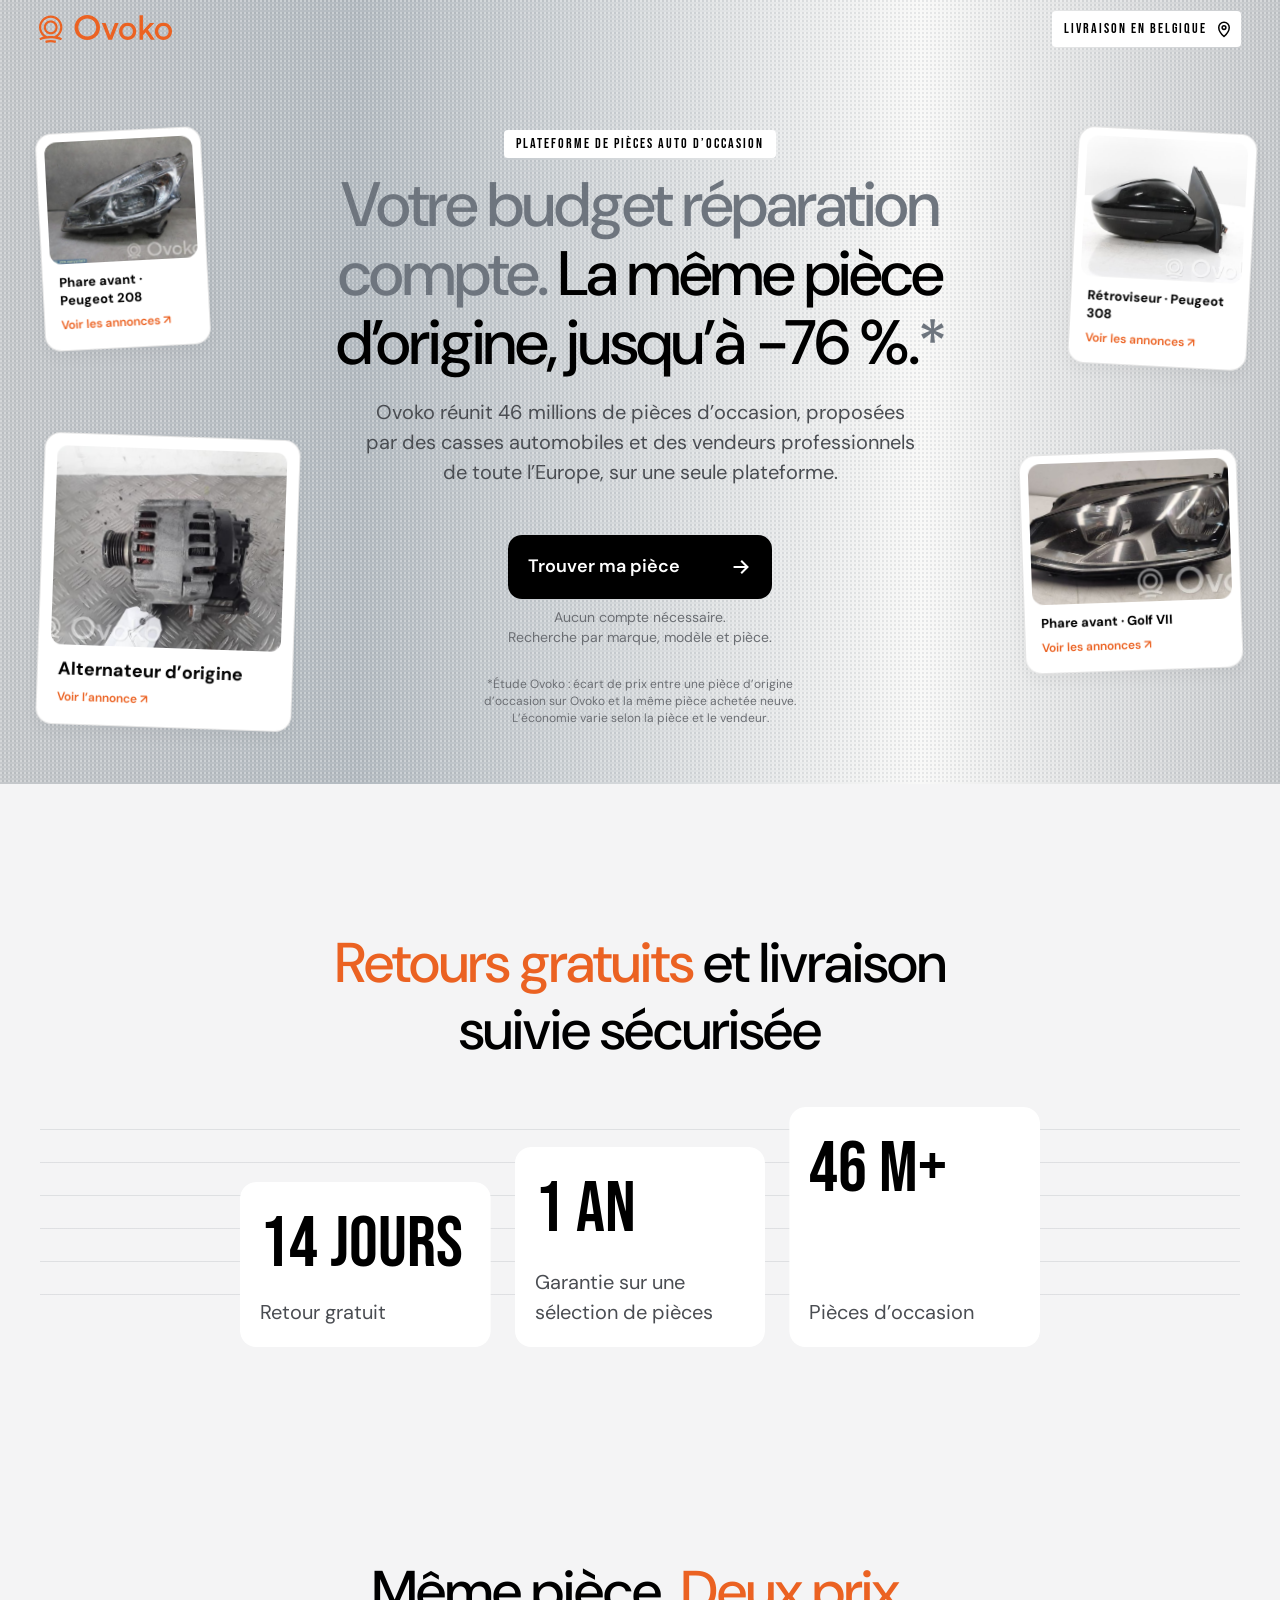
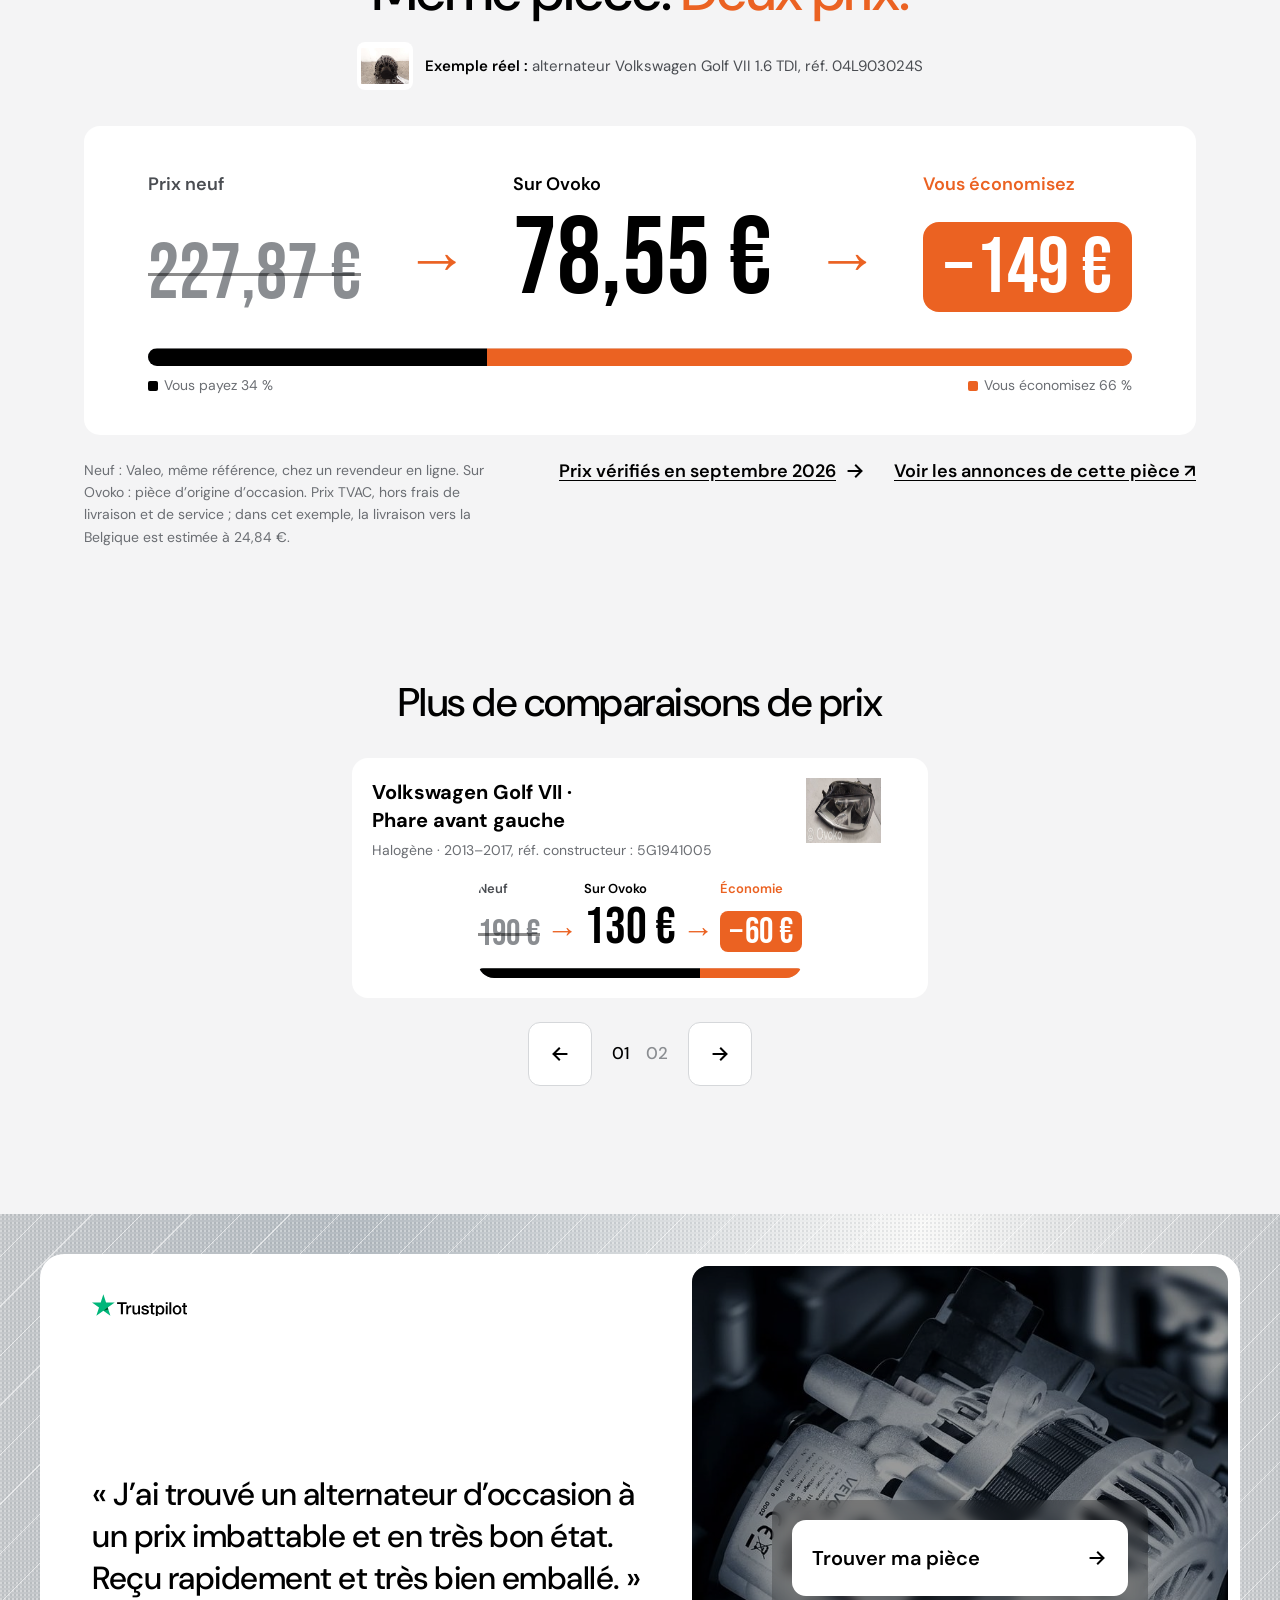
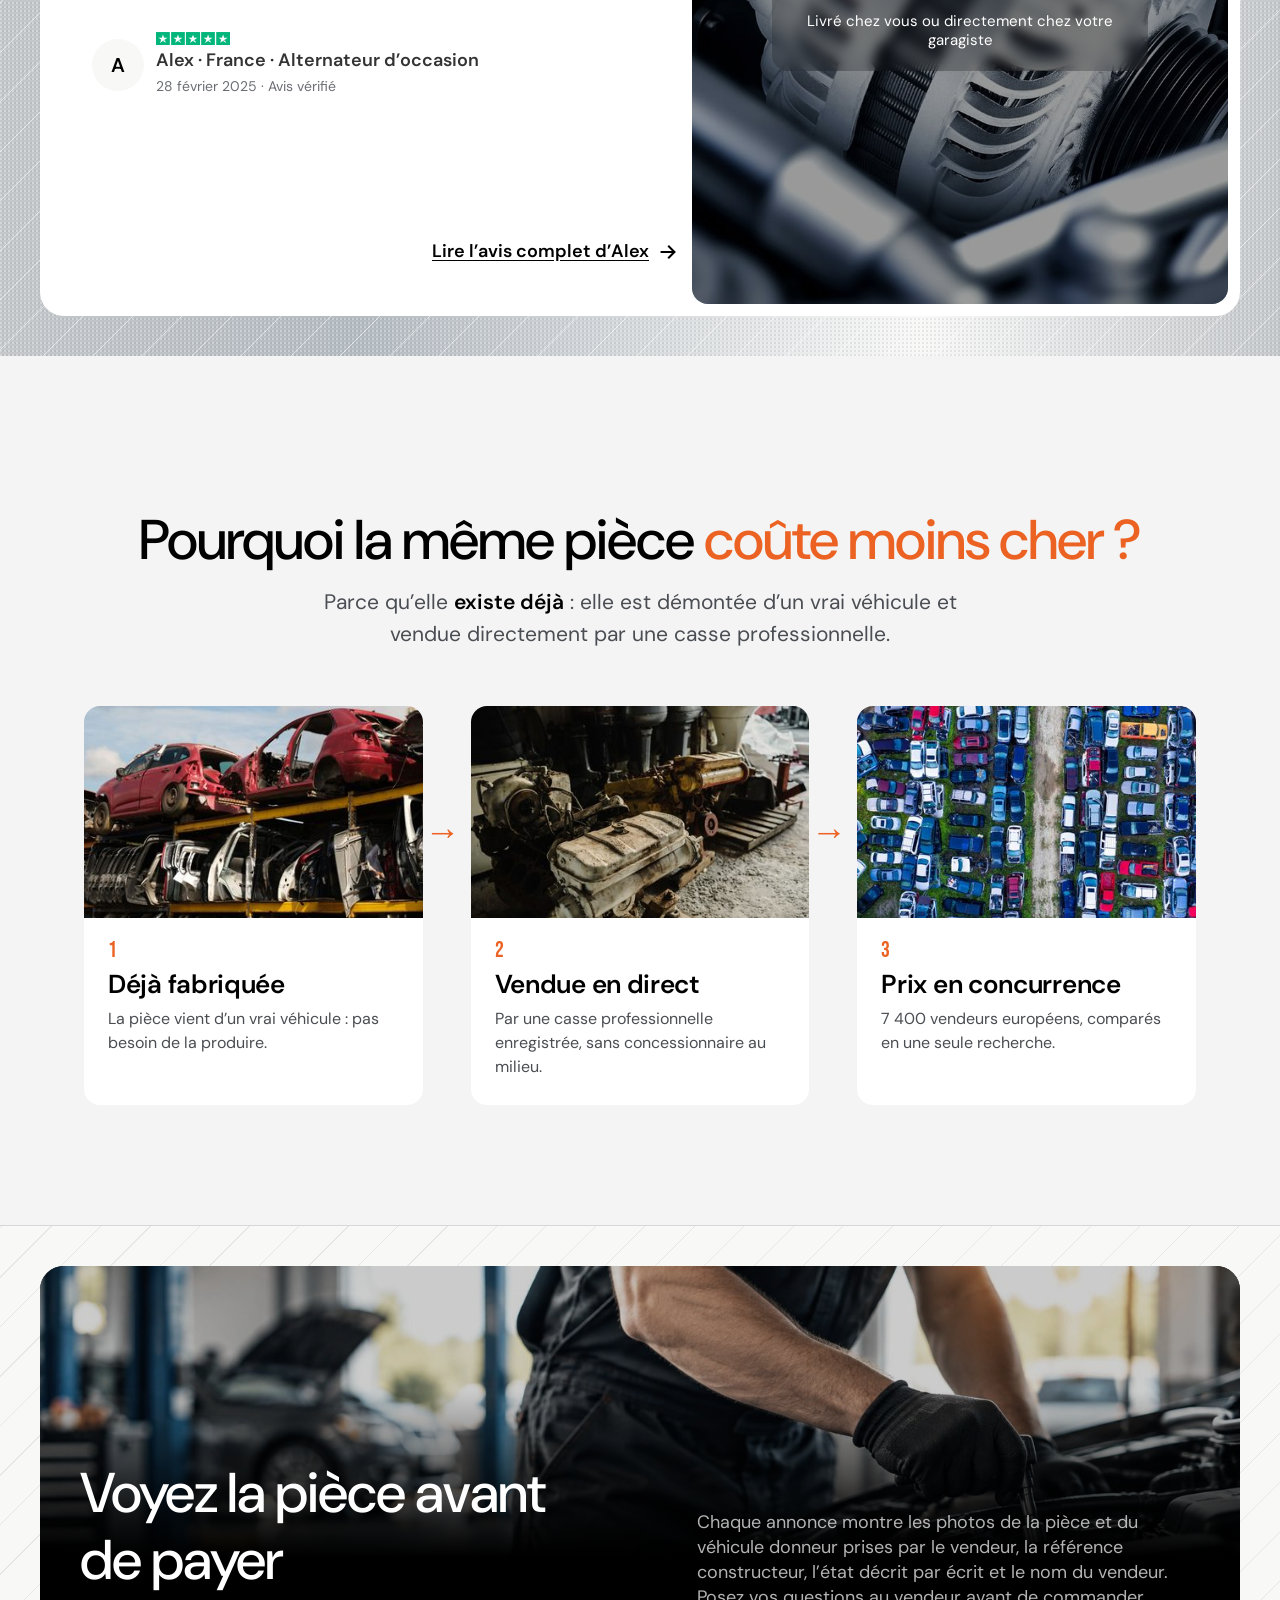
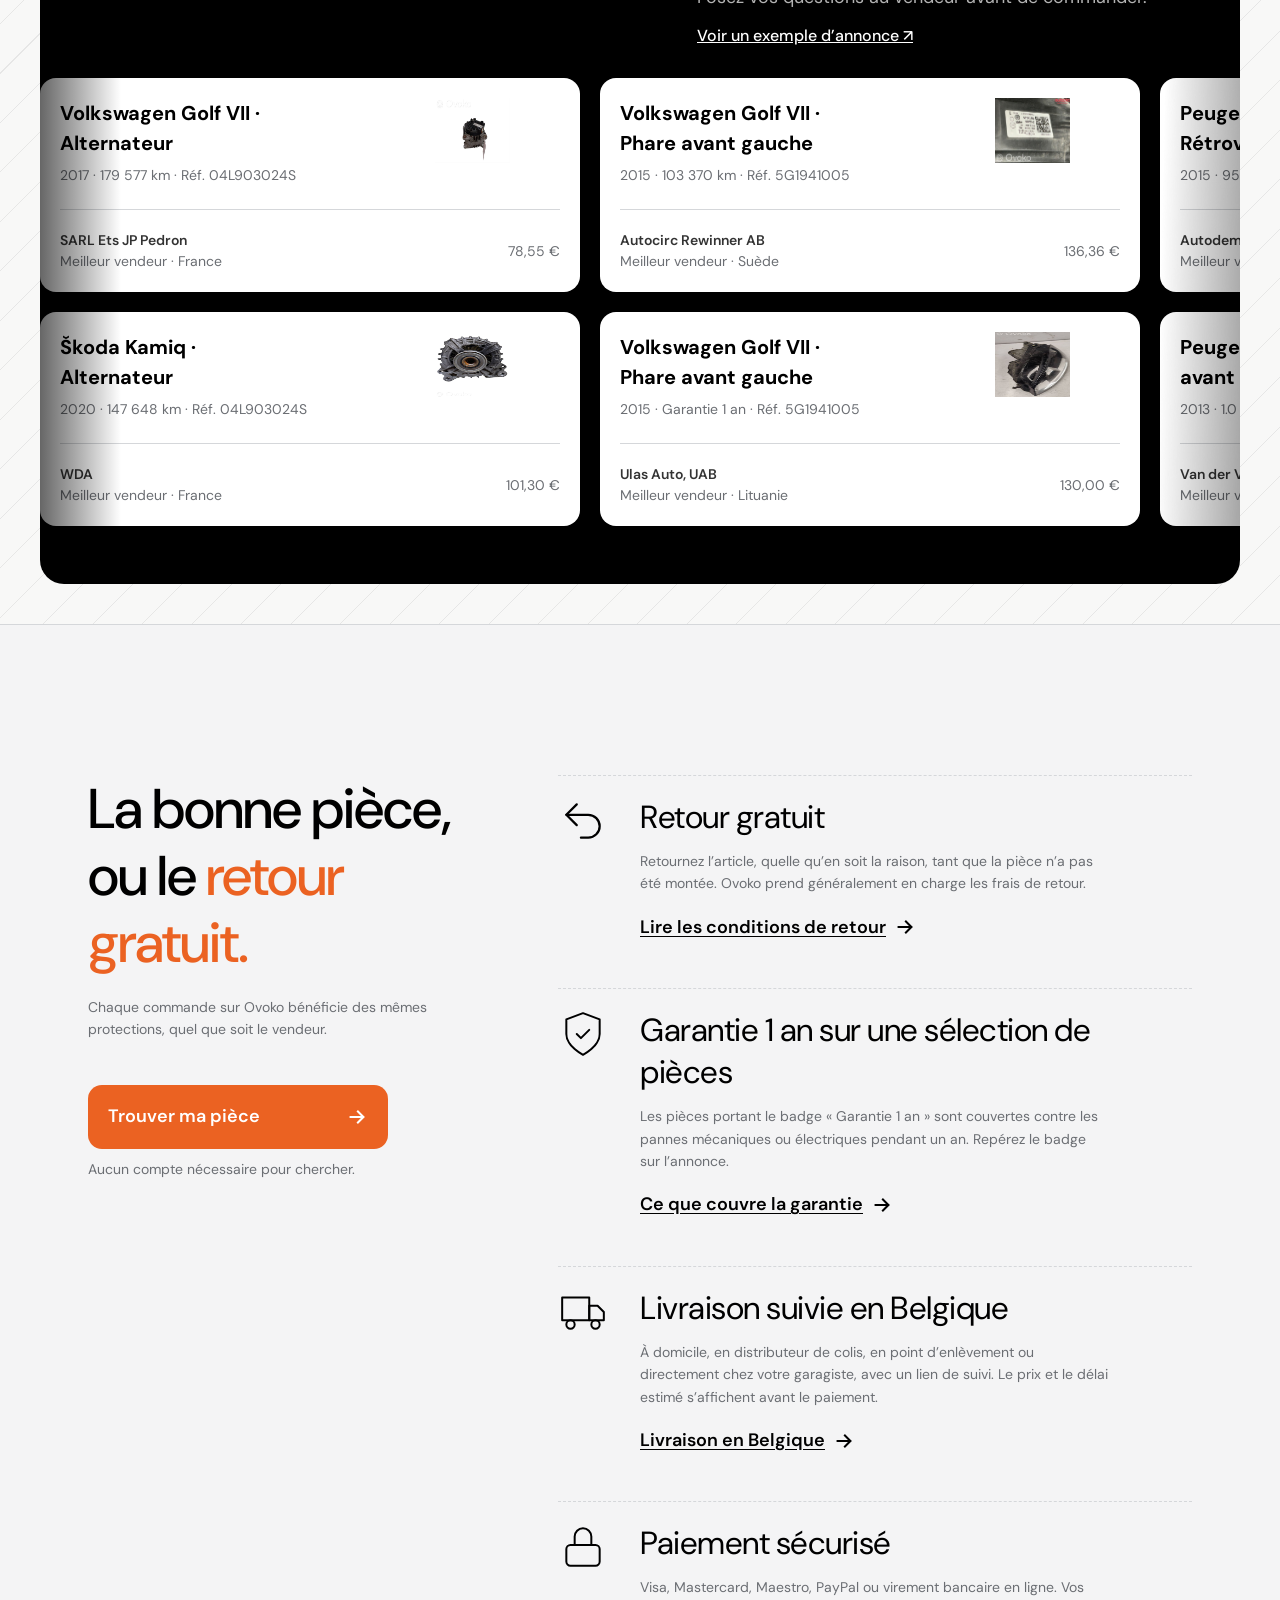
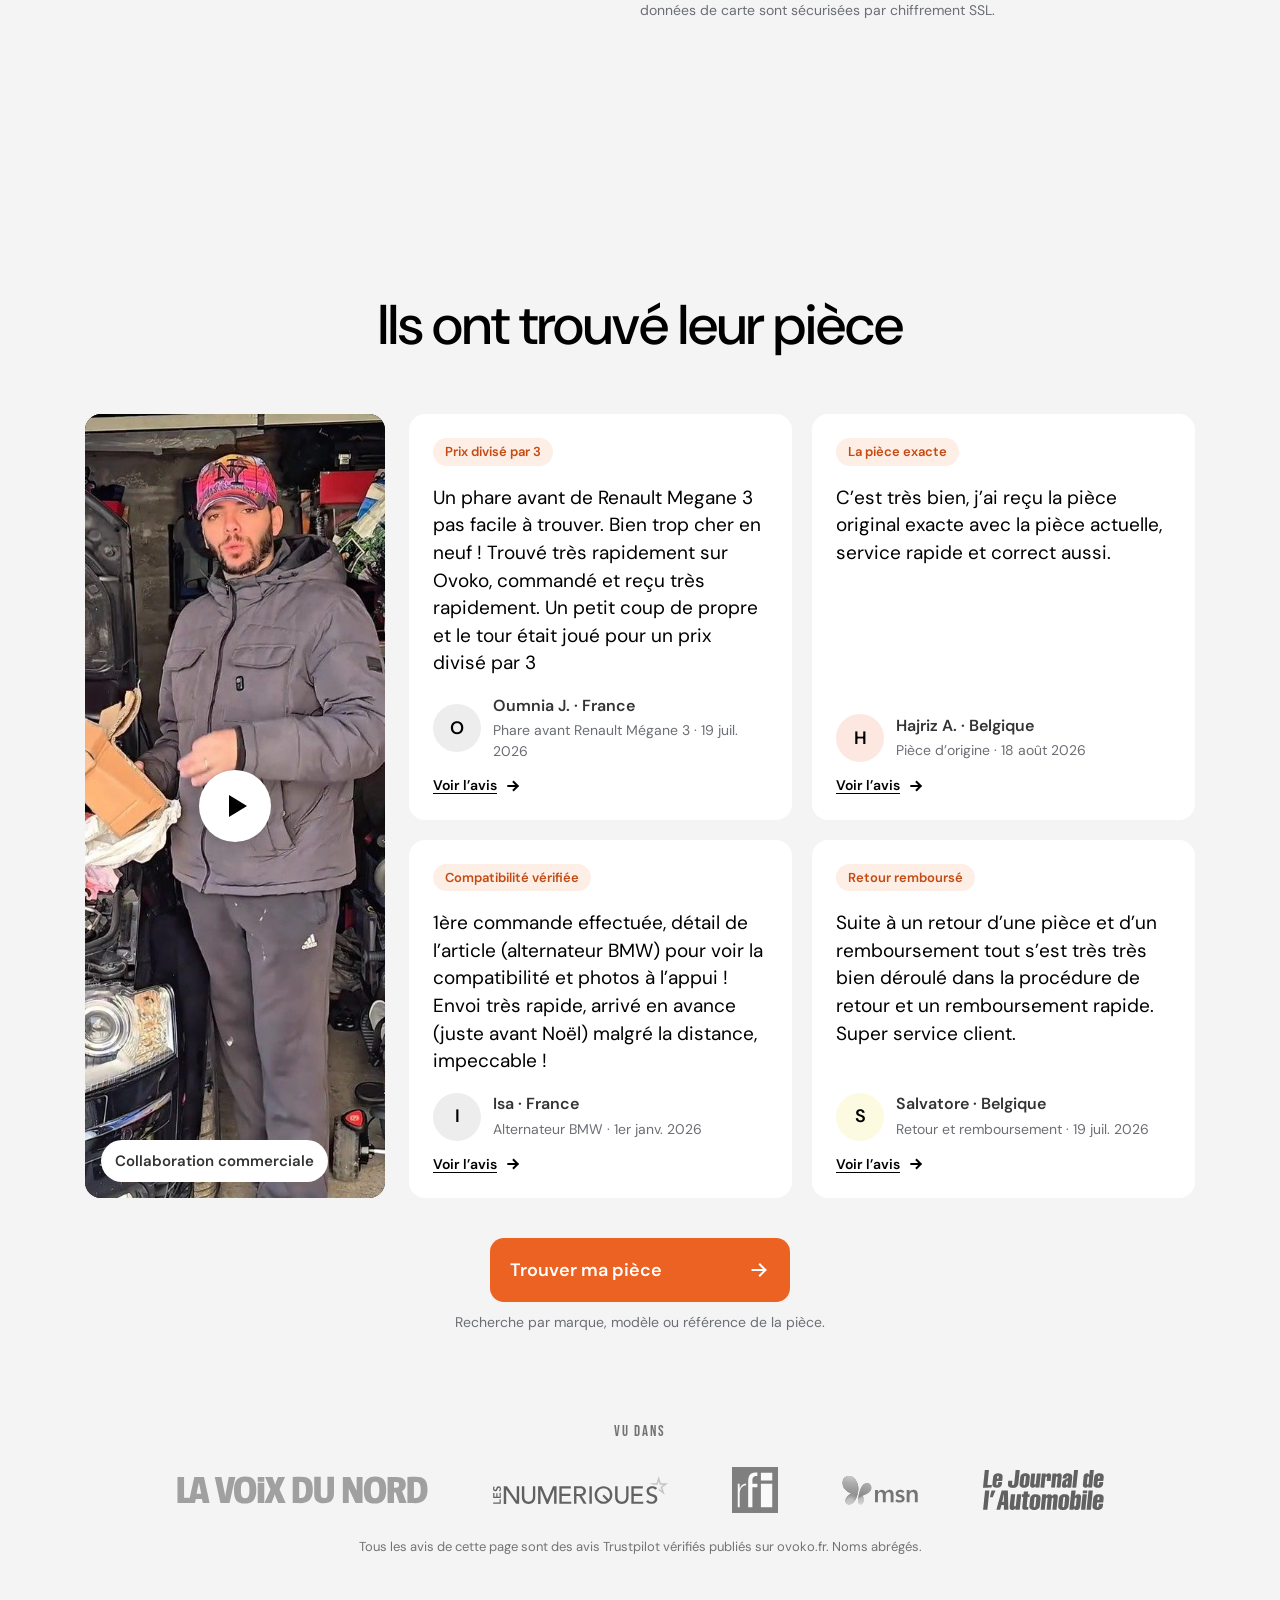
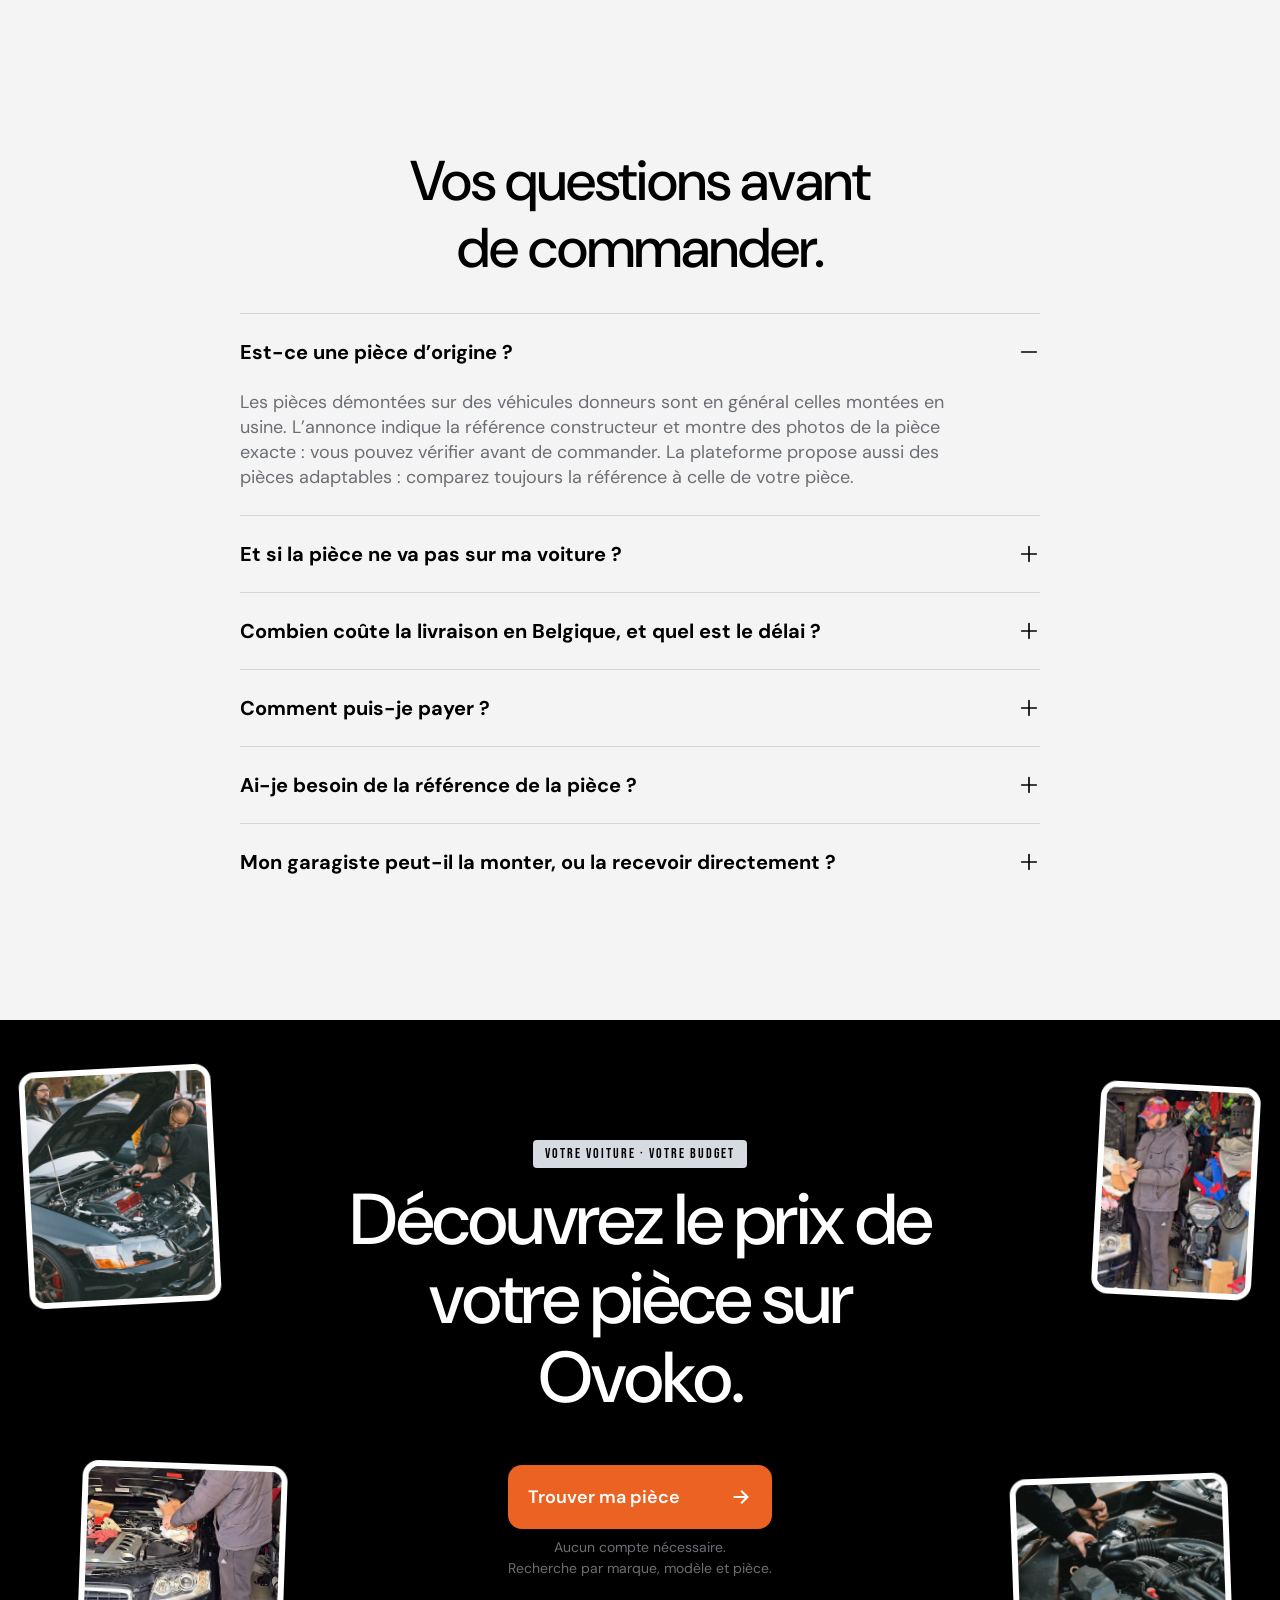
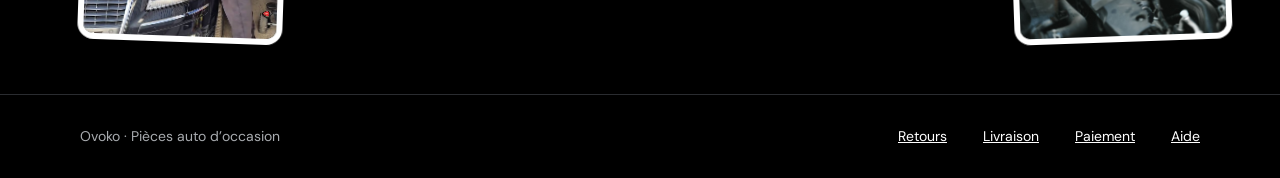
==== commit ff905050: "Robustness: no translation of prices, wrap-safe price row, overflow fixes at 320px and 1200-1280px C" ====
--- a/index.html
+++ b/index.html
@@ -112,9 +112,9 @@
     <h2 class="h2 stats__title" id="stats-title"><span class="orange">Retours gratuits</span> et livraison suivie sécurisée</h2>
     <div class="stats__band">
       <div class="stats__grid" data-reveal>
-        <div class="stat"><p class="num">14&nbsp;jours</p><p>Retour gratuit</p></div>
-        <div class="stat"><p class="num">1&nbsp;an</p><p>Garantie sur une sélection de pièces</p></div>
-        <div class="stat"><p class="num">46&nbsp;M+</p><p>Pièces d’occasion</p></div>
+        <div class="stat"><p class="num" translate="no">14&nbsp;jours</p><p>Retour gratuit</p></div>
+        <div class="stat"><p class="num" translate="no">1&nbsp;an</p><p>Garantie sur une sélection de pièces</p></div>
+        <div class="stat"><p class="num" translate="no">46&nbsp;M+</p><p>Pièces d’occasion</p></div>
       </div>
     </div>
   </div>
@@ -129,11 +129,11 @@
     </div>
     <div class="deal" data-reveal style="--pay: 34.47%">
       <div class="deal__nums">
-        <div class="deal__col deal__col--new"><span class="deal__k">Prix neuf</span><s class="num">227,87&nbsp;€</s></div>
+        <div class="deal__col deal__col--new"><span class="deal__k">Prix neuf</span><s class="num" translate="no">227,87&nbsp;€</s></div>
         <span class="deal__op" aria-hidden="true">→</span>
-        <div class="deal__col deal__col--ovoko"><span class="deal__k">Sur Ovoko</span><b class="num">78,55&nbsp;€</b></div>
+        <div class="deal__col deal__col--ovoko"><span class="deal__k">Sur Ovoko</span><b class="num" translate="no">78,55&nbsp;€</b></div>
         <span class="deal__op" aria-hidden="true">→</span>
-        <div class="deal__col deal__col--save"><span class="deal__k">Vous économisez</span><span class="deal__save"><span class="num">149&nbsp;€</span></span></div>
+        <div class="deal__col deal__col--save"><span class="deal__k">Vous économisez</span><span class="deal__save"><span class="num" translate="no">149&nbsp;€</span></span></div>
       </div>
       <div class="deal__bar" aria-hidden="true"><i class="deal__pay"></i><i class="deal__saved"></i></div>
       <p class="deal__legend" aria-hidden="true"><span>Vous payez 34&nbsp;%</span><span>Vous économisez 66&nbsp;%</span></p>
@@ -162,11 +162,11 @@
           </div>
           <div class="deal deal--s" style="--pay: 68.4%">
             <div class="deal__nums">
-              <div class="deal__col deal__col--new"><span class="deal__k">Neuf</span><s class="num">190&nbsp;€</s></div>
+              <div class="deal__col deal__col--new"><span class="deal__k">Neuf</span><s class="num" translate="no">190&nbsp;€</s></div>
               <span class="deal__op" aria-hidden="true">→</span>
-              <div class="deal__col deal__col--ovoko"><span class="deal__k">Sur Ovoko</span><b class="num">130&nbsp;€</b></div>
+              <div class="deal__col deal__col--ovoko"><span class="deal__k">Sur Ovoko</span><b class="num" translate="no">130&nbsp;€</b></div>
               <span class="deal__op" aria-hidden="true">→</span>
-              <div class="deal__col deal__col--save"><span class="deal__k">Économie</span><span class="deal__save"><span class="num">60&nbsp;€</span></span></div>
+              <div class="deal__col deal__col--save"><span class="deal__k">Économie</span><span class="deal__save"><span class="num" translate="no">60&nbsp;€</span></span></div>
             </div>
             <div class="deal__bar" aria-hidden="true"><i class="deal__pay"></i><i class="deal__saved"></i></div>
           </div>
@@ -178,11 +178,11 @@
           </div>
           <div class="deal deal--s" style="--pay: 60.7%">
             <div class="deal__nums">
-              <div class="deal__col deal__col--new"><span class="deal__k">Neuf</span><s class="num">135&nbsp;€</s></div>
+              <div class="deal__col deal__col--new"><span class="deal__k">Neuf</span><s class="num" translate="no">135&nbsp;€</s></div>
               <span class="deal__op" aria-hidden="true">→</span>
-              <div class="deal__col deal__col--ovoko"><span class="deal__k">Sur Ovoko</span><b class="num">82&nbsp;€</b></div>
+              <div class="deal__col deal__col--ovoko"><span class="deal__k">Sur Ovoko</span><b class="num" translate="no">82&nbsp;€</b></div>
               <span class="deal__op" aria-hidden="true">→</span>
-              <div class="deal__col deal__col--save"><span class="deal__k">Économie</span><span class="deal__save"><span class="num">53&nbsp;€</span></span></div>
+              <div class="deal__col deal__col--save"><span class="deal__k">Économie</span><span class="deal__save"><span class="num" translate="no">53&nbsp;€</span></span></div>
             </div>
             <div class="deal__bar" aria-hidden="true"><i class="deal__pay"></i><i class="deal__saved"></i></div>
           </div>
--- a/assets/css/style.css
+++ b/assets/css/style.css
@@ -93,7 +93,7 @@
 
 /* ---------- Header + Hero A ---------- */
 .hero-a {
-  position: relative; z-index: 2;
+  position: relative; z-index: 2; overflow-x: clip;
   background: var(--metal); background-size: 4px 4px, 100% 100%;
 }
 .site-header { position: relative; z-index: 3; }
@@ -202,7 +202,7 @@
 .stats__title { margin-bottom: 24px; }
 .stats__grid { display: grid; grid-template-columns: repeat(3, 1fr); gap: 8px; }
 .stat { display: flex; flex-direction: column; justify-content: space-between; gap: 8px; padding: 14px; background: var(--white); border-radius: var(--radius); min-height: 118px; }
-.stat .num { font-size: 40px; }
+.stat .num { font-size: clamp(24px, 8.5vw, 40px); line-height: 1; }
 .stat p:last-child { font-size: 13px; line-height: 1.35; color: var(--text-2); overflow-wrap: break-word; hyphens: manual; }
 @media (min-width: 768px) {
   .stats__grid { gap: 12px; }
@@ -230,7 +230,8 @@
 .price__ex { display: flex; align-items: center; gap: 12px; font-size: 15px; line-height: 1.4; color: var(--text-2); }
 .price__ex b { color: #000; font-weight: 600; }
 .price__ex img { flex: none; width: 56px; height: 48px; object-fit: contain; background: var(--white); border-radius: 8px; padding: 4px; }
-.deal { background: var(--white); border-radius: var(--radius); padding: 20px; }
+.deal { background: var(--white); border-radius: var(--radius); padding: 20px; overflow: hidden; }
+.deal__col { min-width: 0; }
 .deal__nums { display: grid; gap: 10px; }
 .deal__col { display: flex; align-items: center; justify-content: space-between; gap: 12px; }
 .deal__k { font-weight: 600; font-size: 15px; line-height: 1.2; color: var(--text-2); }
@@ -254,22 +255,22 @@
 .price__links { display: flex; flex-wrap: wrap; gap: 12px 28px; }
 @media (min-width: 768px) {
   .deal { padding: 32px; }
-  .deal__nums { grid-template-columns: auto auto auto auto auto; justify-content: space-between; align-items: stretch; gap: 12px; }
+  .deal__nums { display: flex; flex-wrap: wrap; justify-content: space-between; align-items: stretch; gap: 16px 12px; }
   .deal__col { flex-direction: column; align-items: flex-start; justify-content: space-between; gap: 12px; }
   .deal__op { display: block; align-self: end; font-family: var(--font-num); font-size: 44px; line-height: 1; color: var(--orange); padding-bottom: 8px; }
-  .deal__col--new .num { font-size: 60px; }
-  .deal__col--ovoko .num { font-size: 84px; }
-  .deal__save .num { font-size: 60px; }
+  .deal__col--new .num { font-size: clamp(44px, 6vw, 60px); }
+  .deal__col--ovoko .num { font-size: clamp(60px, 8.4vw, 84px); }
+  .deal__save .num { font-size: clamp(44px, 6vw, 60px); }
 }
 @media (min-width: 1200px) {
   .price { padding: 90px 0 0; }
   .price__head { justify-items: center; text-align: center; gap: 18px; margin-bottom: 36px; }
   .deal { padding: 48px 64px 40px; max-width: 1112px; margin: 0 auto; }
   .deal__k { font-size: 18px; }
-  .deal__col--new .num { font-size: 88px; }
-  .deal__col--ovoko .num { font-size: 124px; }
+  .deal__col--new .num { font-size: clamp(64px, 6.1vw, 88px); }
+  .deal__col--ovoko .num { font-size: clamp(88px, 8.6vw, 124px); }
   .deal__save { padding: 10px 20px 6px; border-radius: 16px; }
-  .deal__save .num { font-size: 88px; }
+  .deal__save .num { font-size: clamp(64px, 6.1vw, 88px); }
   .deal__op { font-size: 64px; padding-bottom: 18px; }
   .deal__bar { height: 18px; margin-top: 36px; border-radius: 9px; }
   .deal__legend { font-size: 14px; }
@@ -278,7 +279,7 @@
 }
 /* small version inside the comparison cards: always one row */
 .deal--s { padding: 0; background: none; }
-.deal--s .deal__nums { grid-template-columns: auto auto auto auto auto; justify-content: space-between; align-items: stretch; gap: 6px; }
+.deal--s .deal__nums { display: flex; flex-wrap: wrap; justify-content: space-between; align-items: stretch; gap: 8px 6px; }
 .deal--s .deal__col { flex-direction: column; align-items: flex-start; justify-content: space-between; gap: 6px; }
 .deal--s .deal__k { font-size: 12px; }
 .deal--s .deal__op { display: block; align-self: end; font-family: var(--font-num); font-size: 26px; line-height: 1; color: var(--orange); padding-bottom: 4px; }
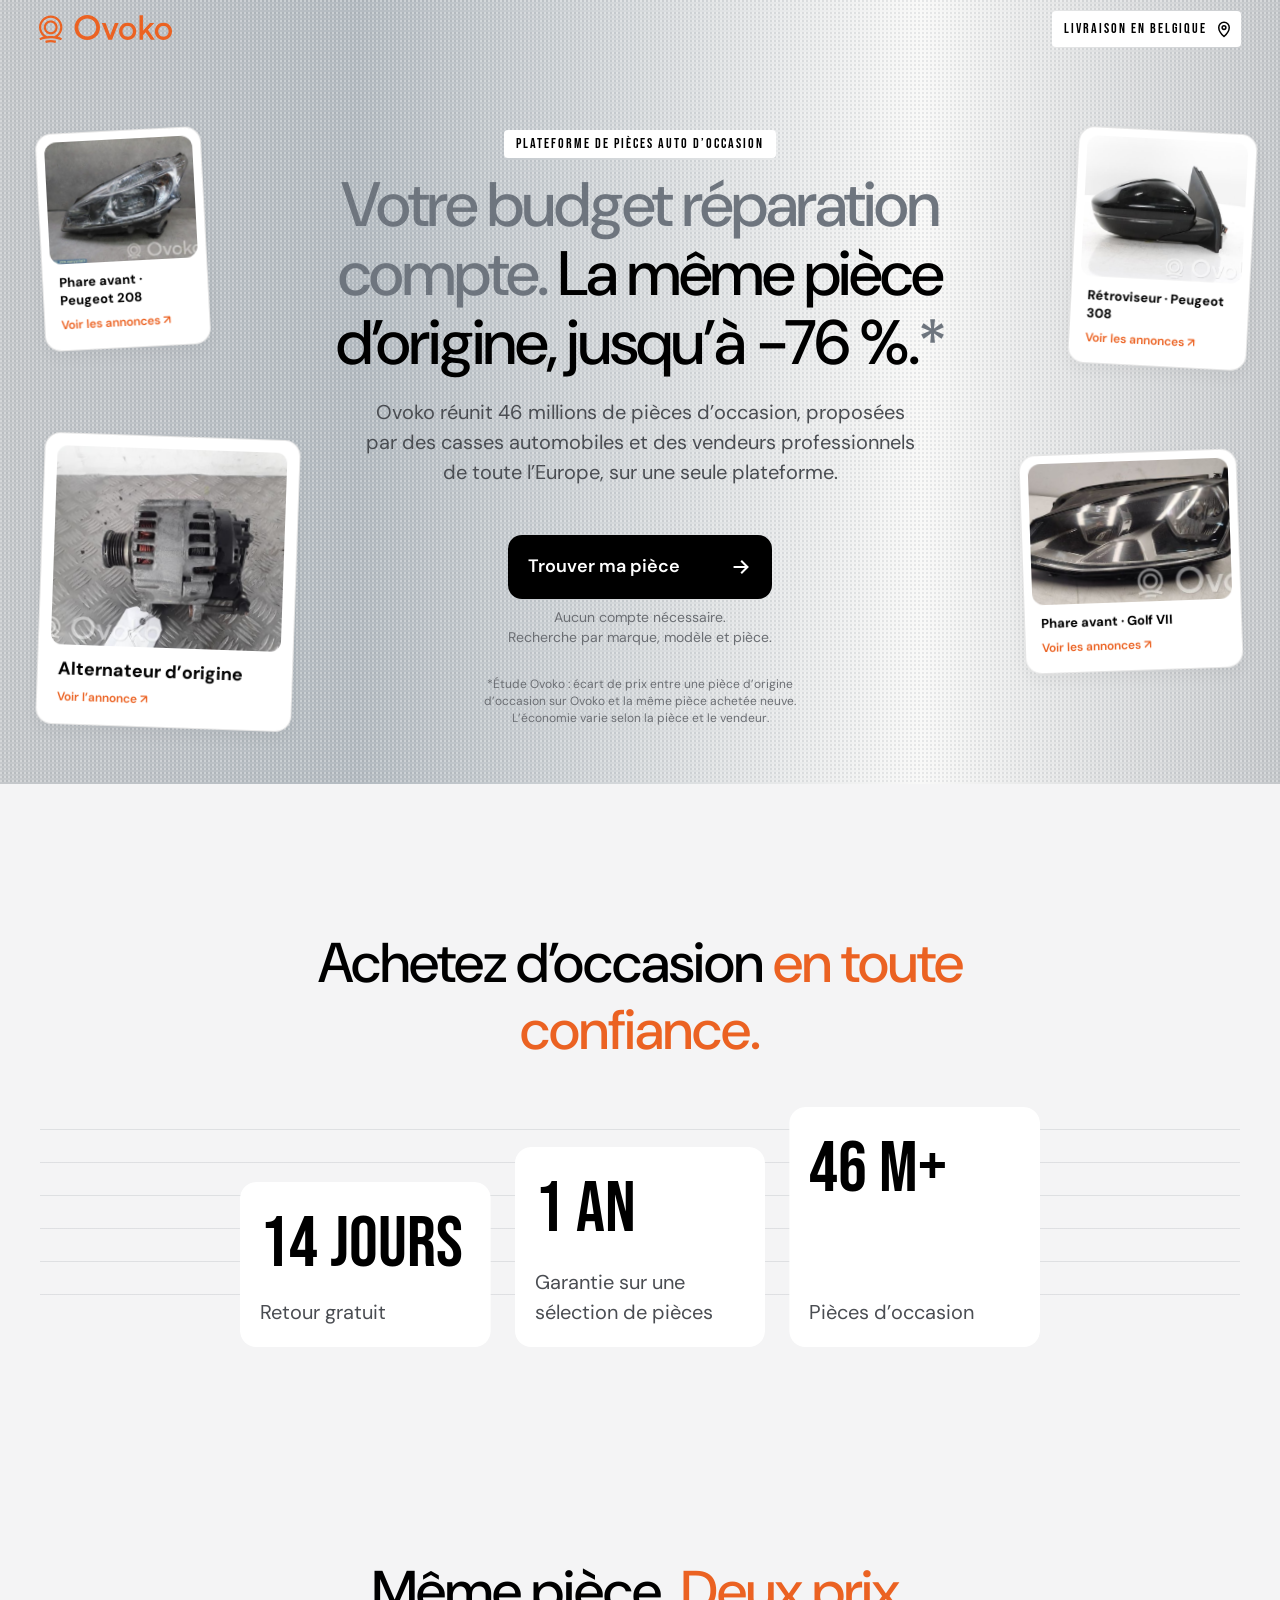
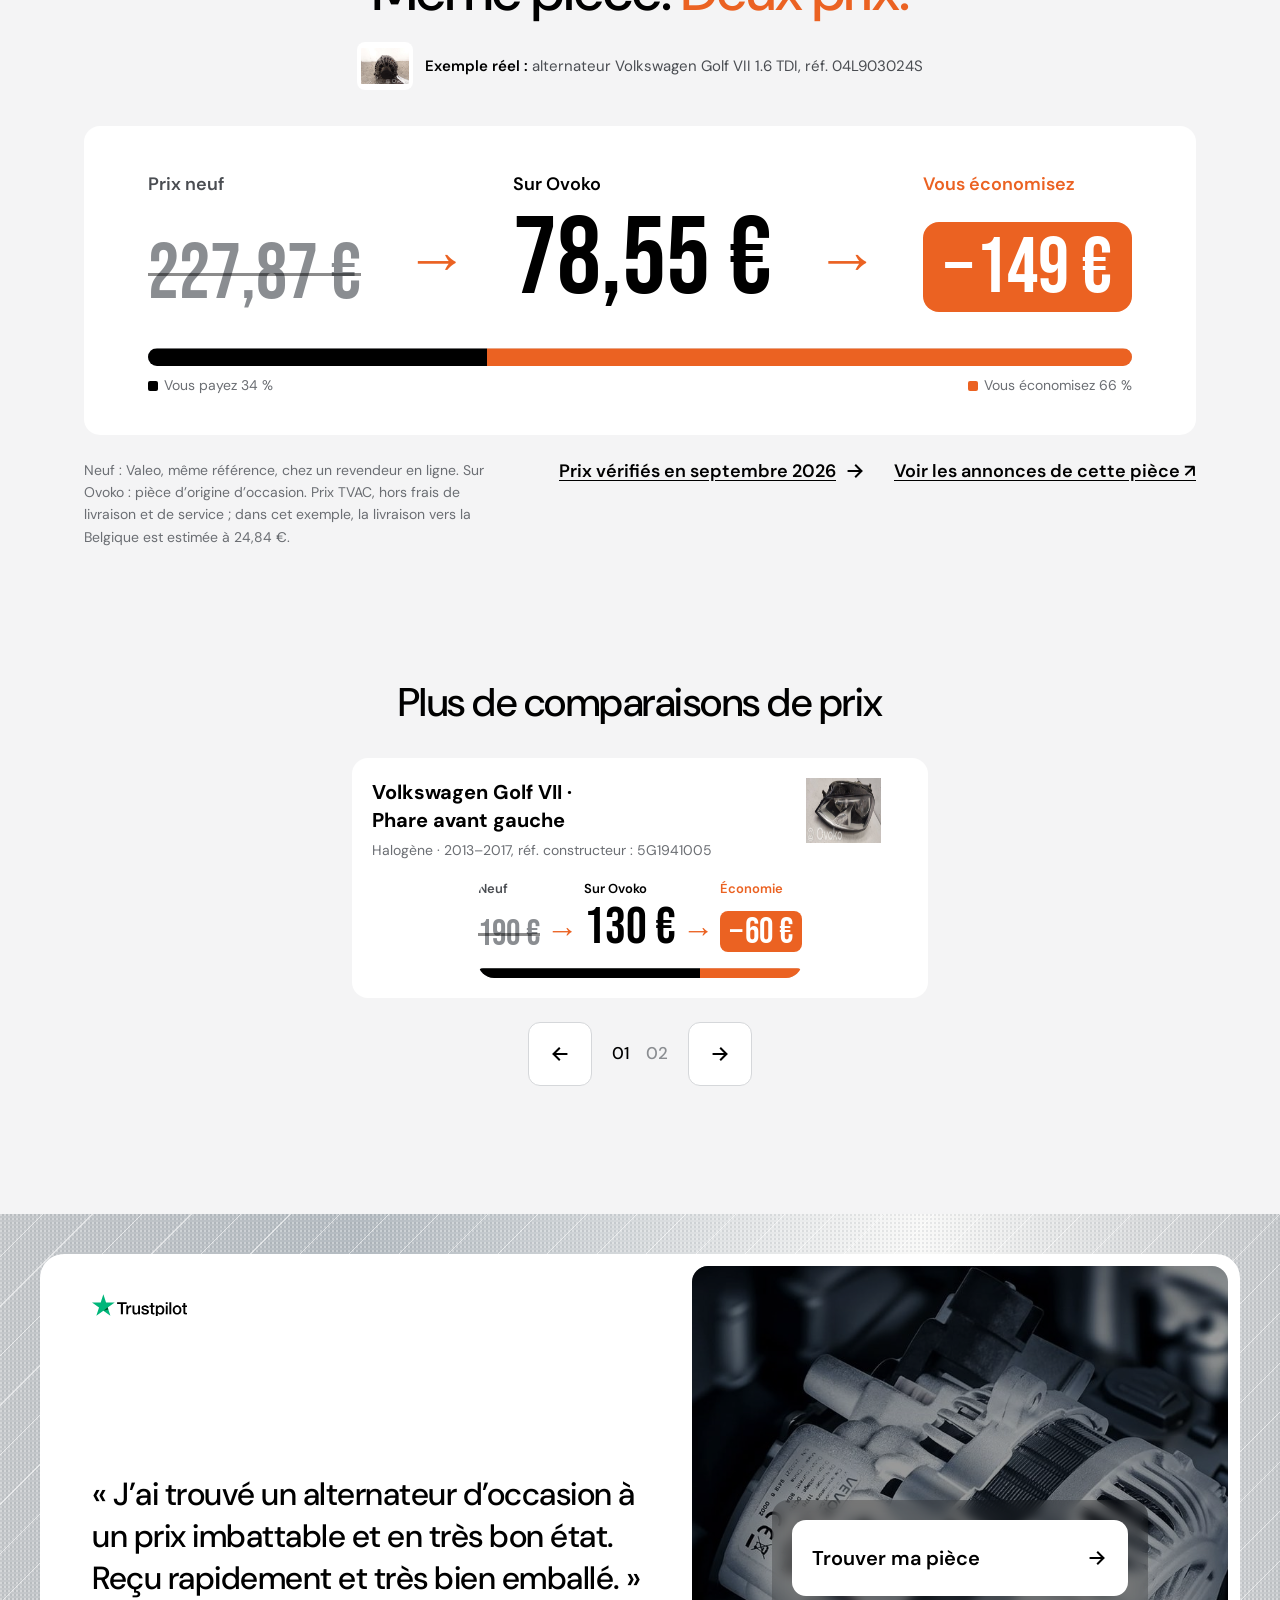
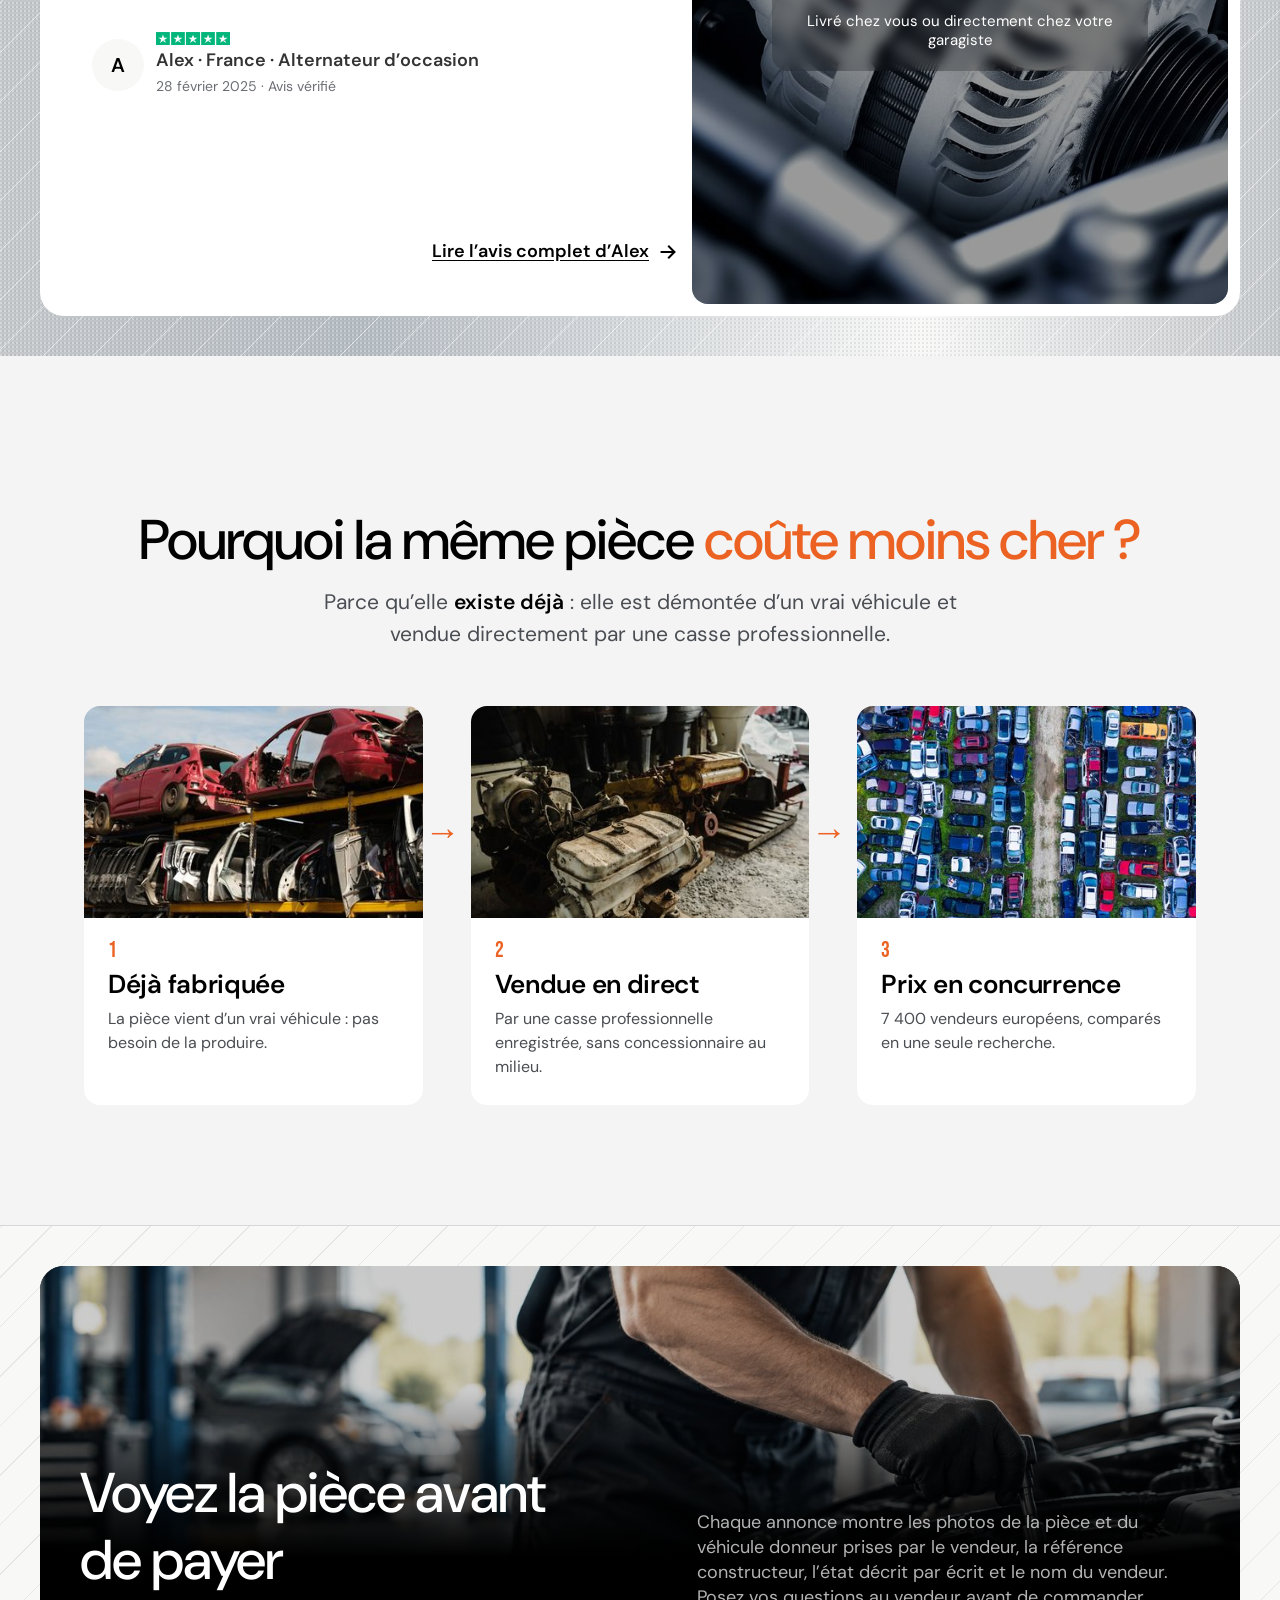
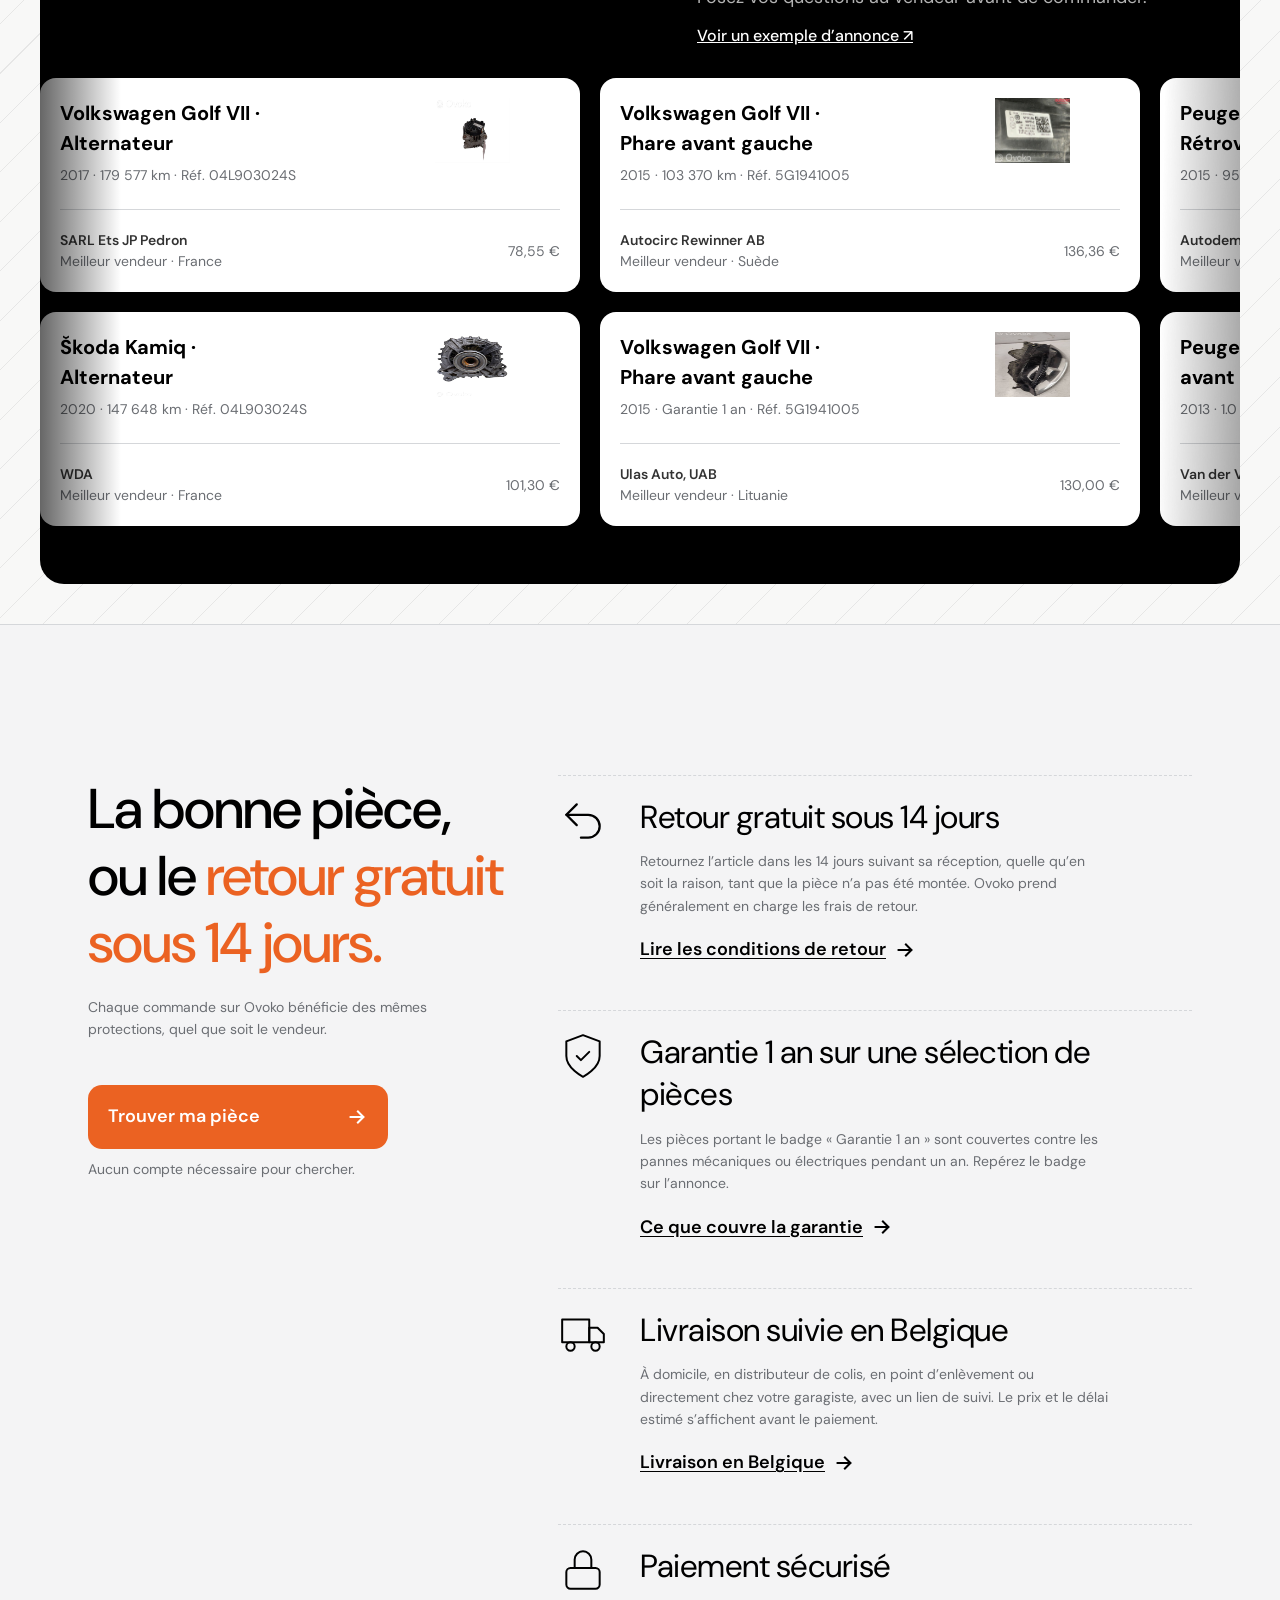
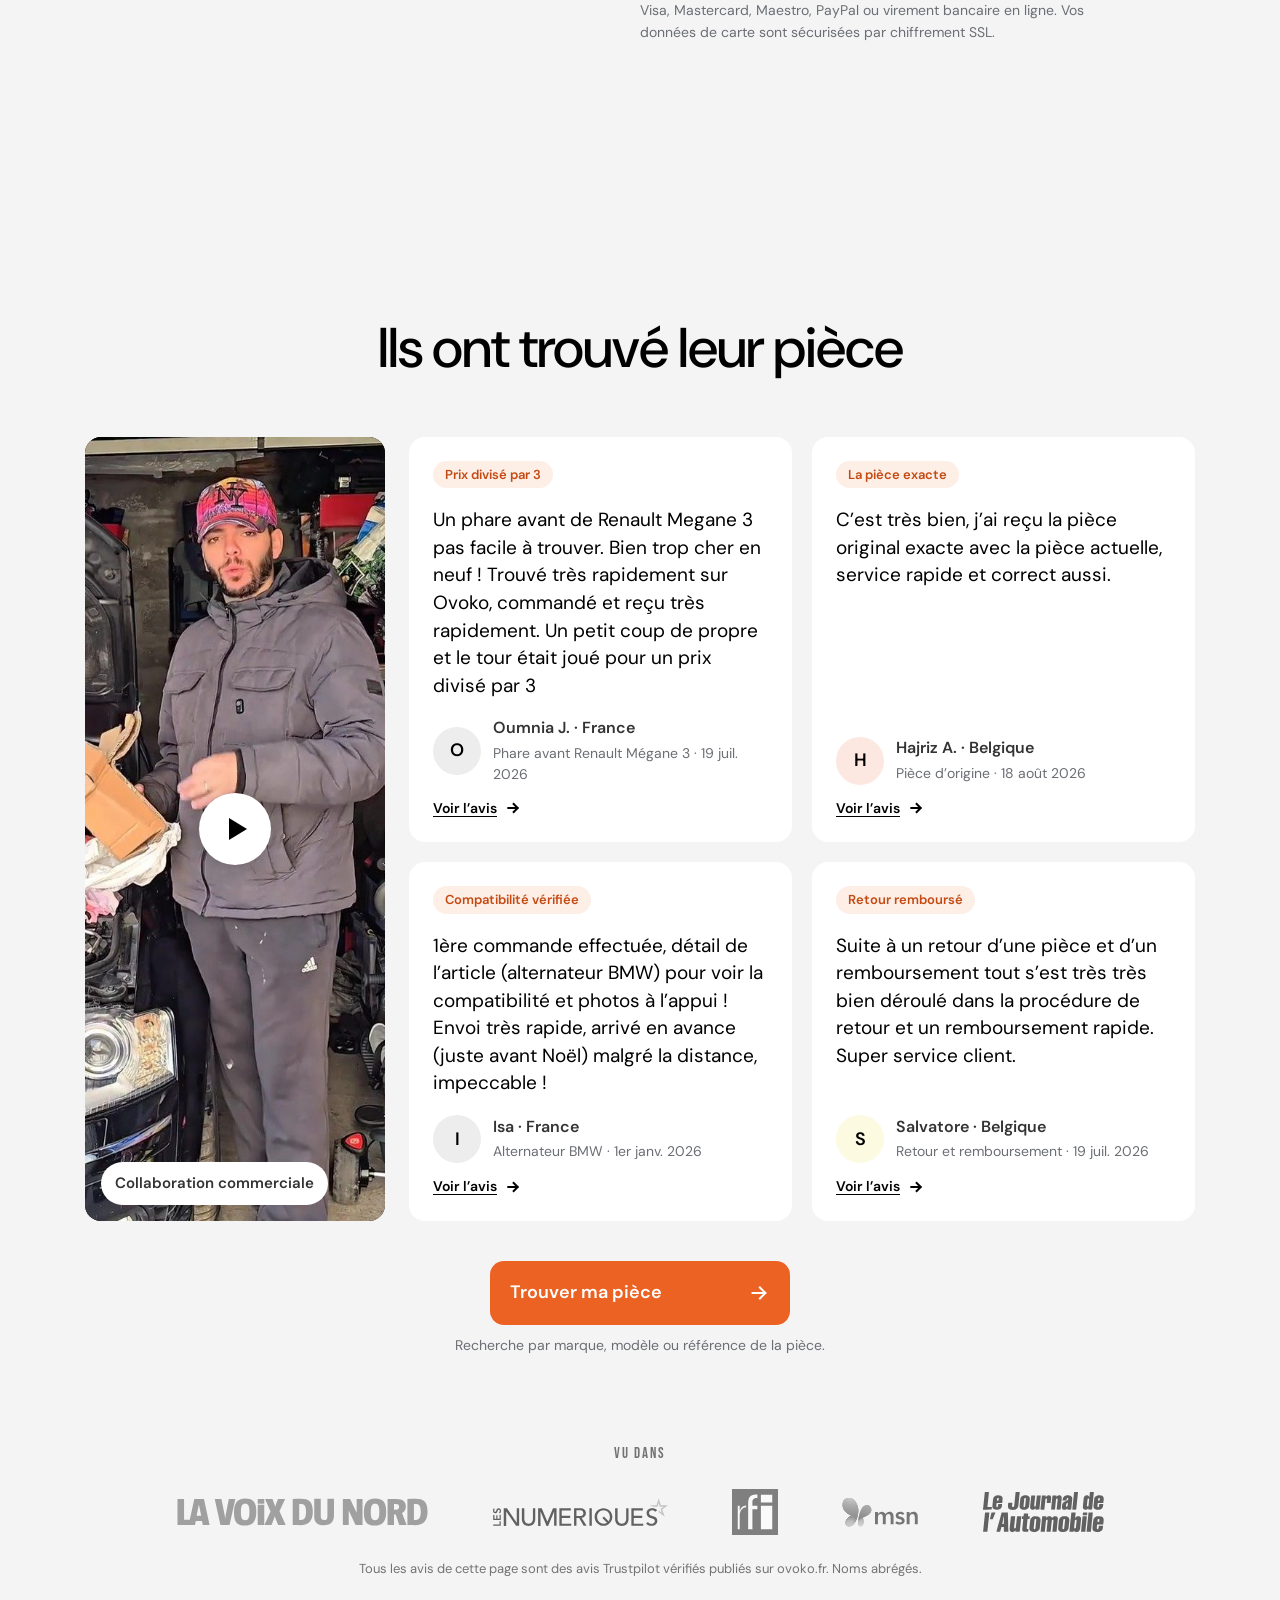
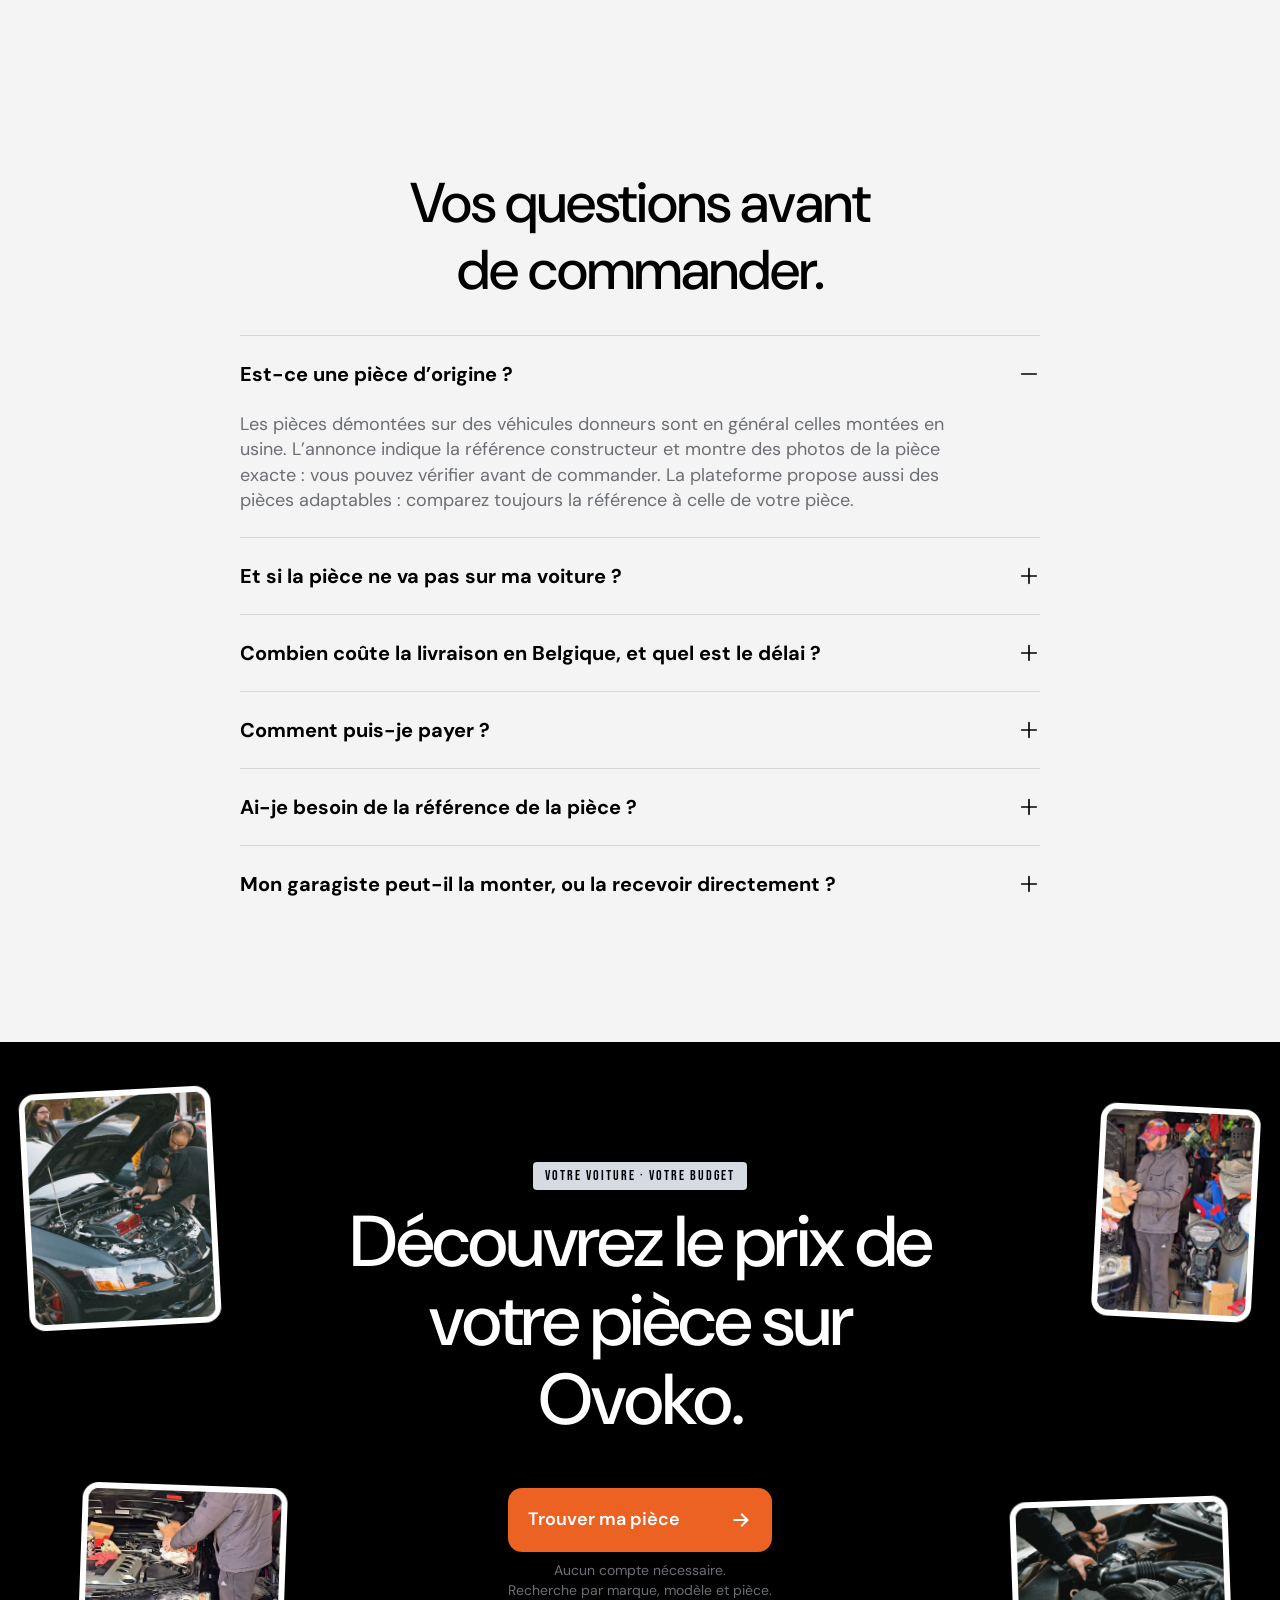
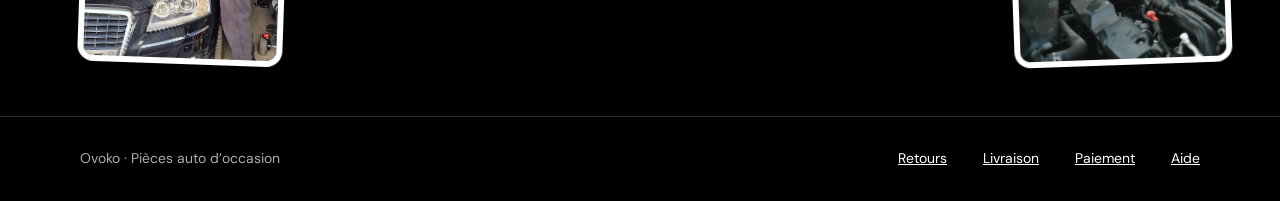
==== commit 3db25f13: "State 14-day free returns wherever returns are mentioned; stats heading matches the tiles Co-Authore" ====
--- a/index.html
+++ b/index.html
@@ -4,7 +4,7 @@
 <meta charset="utf-8">
 <meta name="viewport" content="width=device-width, initial-scale=1, viewport-fit=cover">
 <title>Pièces auto d’origine d’occasion jusqu’à −76 % | Ovoko Belgique</title>
-<meta name="description" content="Ovoko réunit 46 millions de pièces auto d’occasion de 7 400 casses automobiles et vendeurs professionnels européens. Retour gratuit, livraison suivie en Belgique.">
+<meta name="description" content="Ovoko réunit 46 millions de pièces auto d’occasion de 7 400 casses automobiles et vendeurs professionnels européens. Retour gratuit sous 14 jours, livraison suivie en Belgique.">
 <meta name="robots" content="index, follow">
 <link rel="canonical" href="https://ovoko-be-landing.vercel.app/">
 <meta name="theme-color" content="#f4f4f5">
@@ -14,14 +14,14 @@
 <meta property="og:locale" content="fr_BE">
 <meta property="og:url" content="https://ovoko-be-landing.vercel.app/">
 <meta property="og:title" content="La même pièce d’origine, jusqu’à −76 %">
-<meta property="og:description" content="46 millions de pièces auto d’occasion de vendeurs professionnels européens. Retour gratuit, livraison suivie en Belgique.">
+<meta property="og:description" content="46 millions de pièces auto d’occasion de vendeurs professionnels européens. Retour gratuit sous 14 jours, livraison suivie en Belgique.">
 <meta property="og:image" content="https://ovoko-be-landing.vercel.app/assets/img/og-image.jpg">
 <meta property="og:image:width" content="1200">
 <meta property="og:image:height" content="630">
 <meta property="og:image:alt" content="Ovoko : la même pièce d’origine, jusqu’à −76 %. Alternateur Golf VII à 78,55 € au lieu de 227,87 € neuf.">
 <meta name="twitter:card" content="summary_large_image">
 <meta name="twitter:title" content="La même pièce d’origine, jusqu’à −76 %">
-<meta name="twitter:description" content="46 millions de pièces auto d’occasion de vendeurs professionnels européens. Livraison suivie en Belgique.">
+<meta name="twitter:description" content="46 millions de pièces auto d’occasion de vendeurs professionnels européens. Retour gratuit sous 14 jours, livraison suivie en Belgique.">
 <meta name="twitter:image" content="https://ovoko-be-landing.vercel.app/assets/img/og-image.jpg">
 <!-- Icons -->
 <link rel="icon" href="favicon.ico" sizes="48x48">
@@ -29,7 +29,7 @@
 <link rel="apple-touch-icon" href="assets/icons/apple-touch-icon.png">
 <link rel="manifest" href="site.webmanifest">
 <script type="application/ld+json">
-{"@context":"https://schema.org","@type":"WebPage","name":"Pièces auto d’origine d’occasion jusqu’à −76 % | Ovoko Belgique","description":"Ovoko réunit 46 millions de pièces auto d’occasion de 7 400 casses automobiles et vendeurs professionnels européens. Retour gratuit, livraison suivie en Belgique.","inLanguage":"fr-BE","url":"https://ovoko-be-landing.vercel.app/","publisher":{"@type":"Organization","name":"Ovoko","url":"https://ovoko.be/fr","logo":"https://ovoko-be-landing.vercel.app/assets/icons/icon-512.png"}}
+{"@context":"https://schema.org","@type":"WebPage","name":"Pièces auto d’origine d’occasion jusqu’à −76 % | Ovoko Belgique","description":"Ovoko réunit 46 millions de pièces auto d’occasion de 7 400 casses automobiles et vendeurs professionnels européens. Retour gratuit sous 14 jours, livraison suivie en Belgique.","inLanguage":"fr-BE","url":"https://ovoko-be-landing.vercel.app/","publisher":{"@type":"Organization","name":"Ovoko","url":"https://ovoko.be/fr","logo":"https://ovoko-be-landing.vercel.app/assets/icons/icon-512.png"}}
 </script>
 <link rel="preconnect" href="https://fonts.googleapis.com">
 <link rel="preconnect" href="https://fonts.gstatic.com" crossorigin>
@@ -57,7 +57,7 @@
         <p class="micro">Aucun compte nécessaire.<br>Recherche par marque, modèle et pièce.</p>
       </div>
       <ul class="checklist">
-        <li>Retour gratuit, quelle qu’en soit la raison</li>
+        <li>Retour gratuit sous 14&nbsp;jours, quelle qu’en soit la raison</li>
         <li>Garantie 1&nbsp;an sur une sélection de pièces</li>
         <li>Paiement sécurisé · Livraison suivie en Belgique</li>
       </ul>
@@ -109,7 +109,7 @@
 <!-- ================= Protections + stats ================= -->
 <section class="stats section" aria-labelledby="stats-title">
   <div class="container">
-    <h2 class="h2 stats__title" id="stats-title"><span class="orange">Retours gratuits</span> et livraison suivie sécurisée</h2>
+    <h2 class="h2 stats__title" id="stats-title">Achetez d’occasion <span class="orange">en toute confiance.</span></h2>
     <div class="stats__band">
       <div class="stats__grid" data-reveal>
         <div class="stat"><p class="num" translate="no">14&nbsp;jours</p><p>Retour gratuit</p></div>
@@ -301,15 +301,15 @@
   <div class="container">
     <div class="fits__grid">
       <div class="fits__head">
-        <h2 class="h2" id="fits-title">La bonne pièce,<br>ou le <span class="orange">retour gratuit.</span></h2>
+        <h2 class="h2" id="fits-title">La bonne pièce,<br>ou le <span class="orange">retour gratuit sous&nbsp;14&nbsp;jours.</span></h2>
         <p class="body-s">Chaque commande sur Ovoko bénéficie des mêmes protections, quel que soit le vendeur.</p>
       </div>
       <ul class="protect" data-mslider>
         <li>
           <img class="ico" src="assets/icons/i-return.svg" alt="" width="50" height="50">
           <div>
-            <h3>Retour gratuit</h3>
-            <p class="body-s">Retournez l’article, quelle qu’en soit la raison, tant que la pièce n’a pas été montée. Ovoko prend généralement en charge les frais de retour.</p>
+            <h3>Retour gratuit sous 14&nbsp;jours</h3>
+            <p class="body-s">Retournez l’article dans les 14&nbsp;jours suivant sa réception, quelle qu’en soit la raison, tant que la pièce n’a pas été montée. Ovoko prend généralement en charge les frais de retour.</p>
             <a class="link" href="https://ovoko.be/fr/retours-et-garantie">Lire les conditions de retour <img src="assets/icons/arrow.svg" alt="" width="22" height="22"></a>
           </div>
         </li>
@@ -415,7 +415,7 @@
       </div>
       <div class="faq__item">
         <button class="faq__q" aria-expanded="false" aria-controls="faq-2">Et si la pièce ne va pas sur ma voiture&nbsp;? <img class="i-plus" src="assets/icons/plus.svg" alt=""><img class="i-minus" src="assets/icons/minus.svg" alt=""></button>
-        <div class="faq__a" id="faq-2"><div><p>Vous pouvez la retourner, quelle qu’en soit la raison, tant qu’elle n’a pas été montée&nbsp;: Ovoko prend généralement en charge les frais de retour et vous êtes remboursé. Pour éviter un retour, comparez la référence constructeur de l’annonce avec celle de votre pièce et posez vos questions au vendeur avant de commander. <a href="https://ovoko.be/fr/retours-et-garantie">Conditions de retour</a></p></div></div>
+        <div class="faq__a" id="faq-2"><div><p>Vous pouvez la retourner dans les 14&nbsp;jours suivant sa réception, quelle qu’en soit la raison, tant qu’elle n’a pas été montée&nbsp;: Ovoko prend généralement en charge les frais de retour et vous êtes remboursé. Pour éviter un retour, comparez la référence constructeur de l’annonce avec celle de votre pièce et posez vos questions au vendeur avant de commander. <a href="https://ovoko.be/fr/retours-et-garantie">Conditions de retour</a></p></div></div>
       </div>
       <div class="faq__item">
         <button class="faq__q" aria-expanded="false" aria-controls="faq-3">Combien coûte la livraison en Belgique, et quel est le délai&nbsp;? <img class="i-plus" src="assets/icons/plus.svg" alt=""><img class="i-minus" src="assets/icons/minus.svg" alt=""></button>
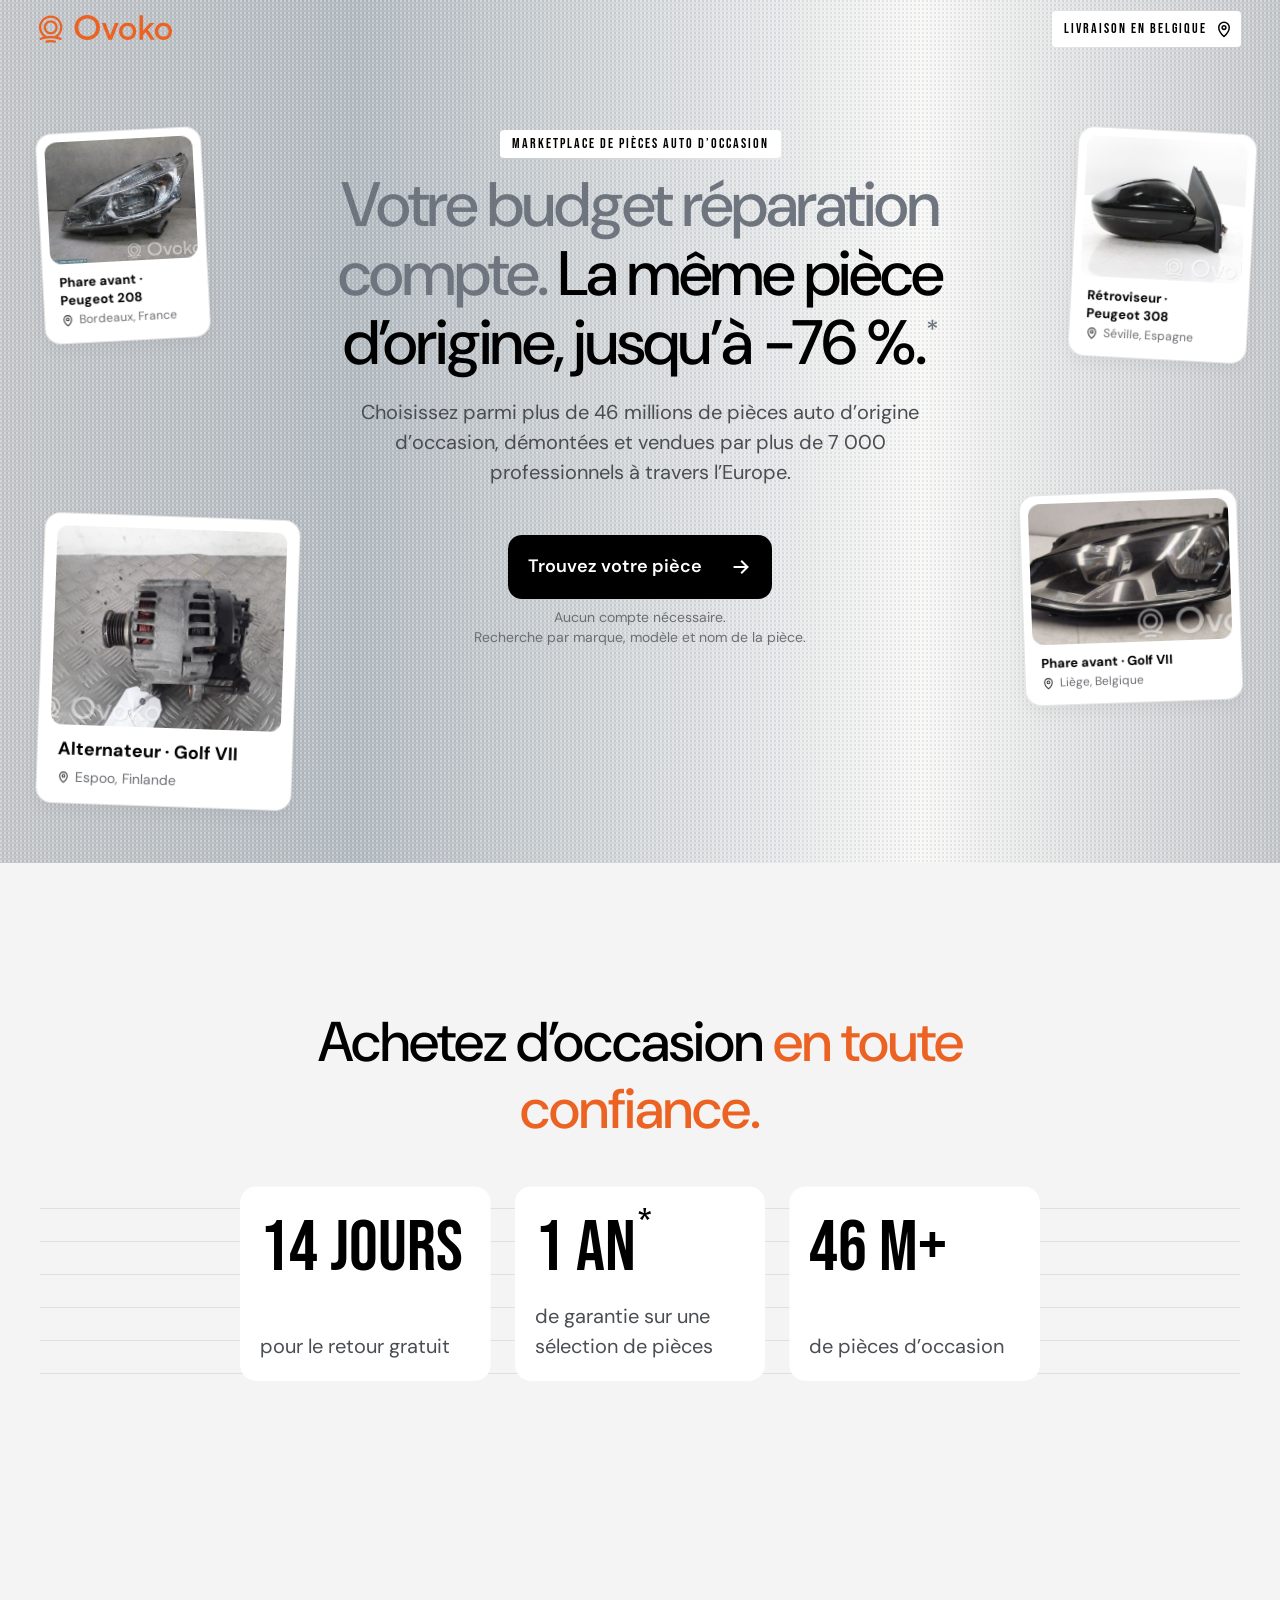
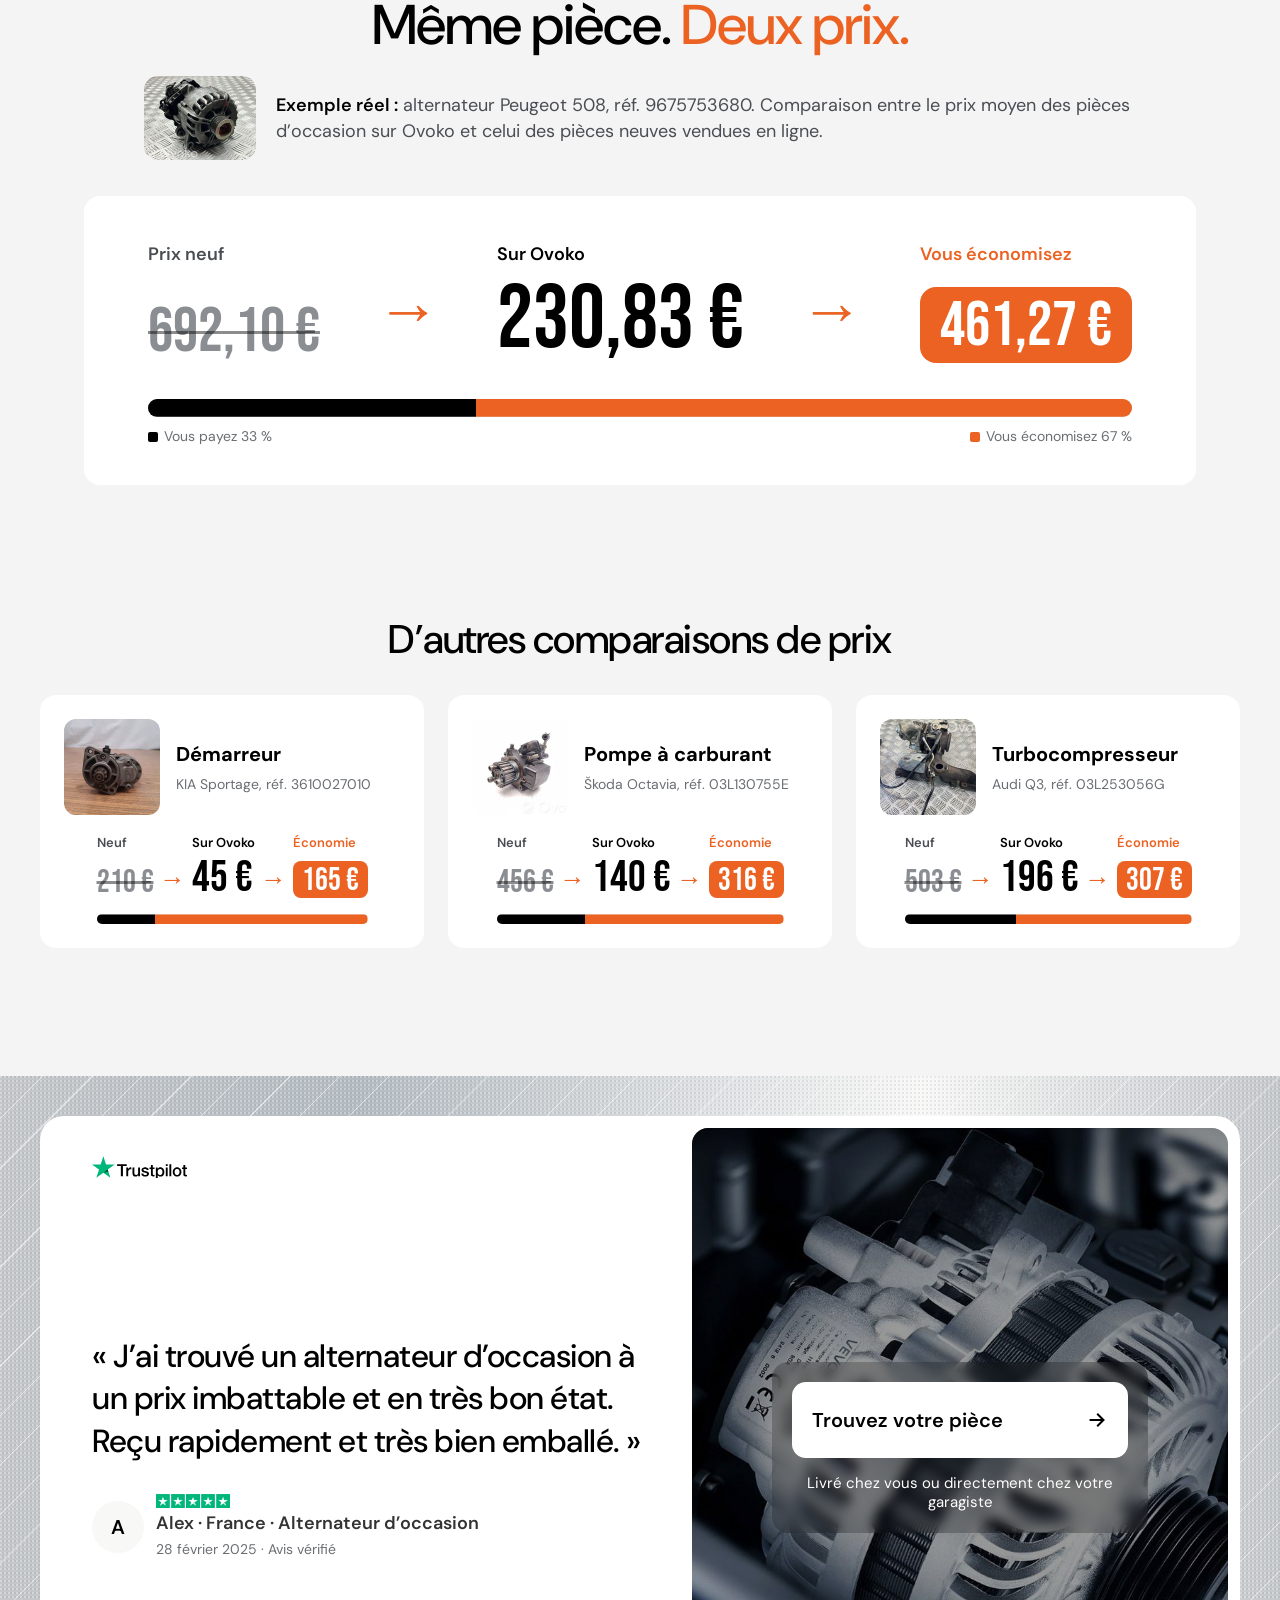
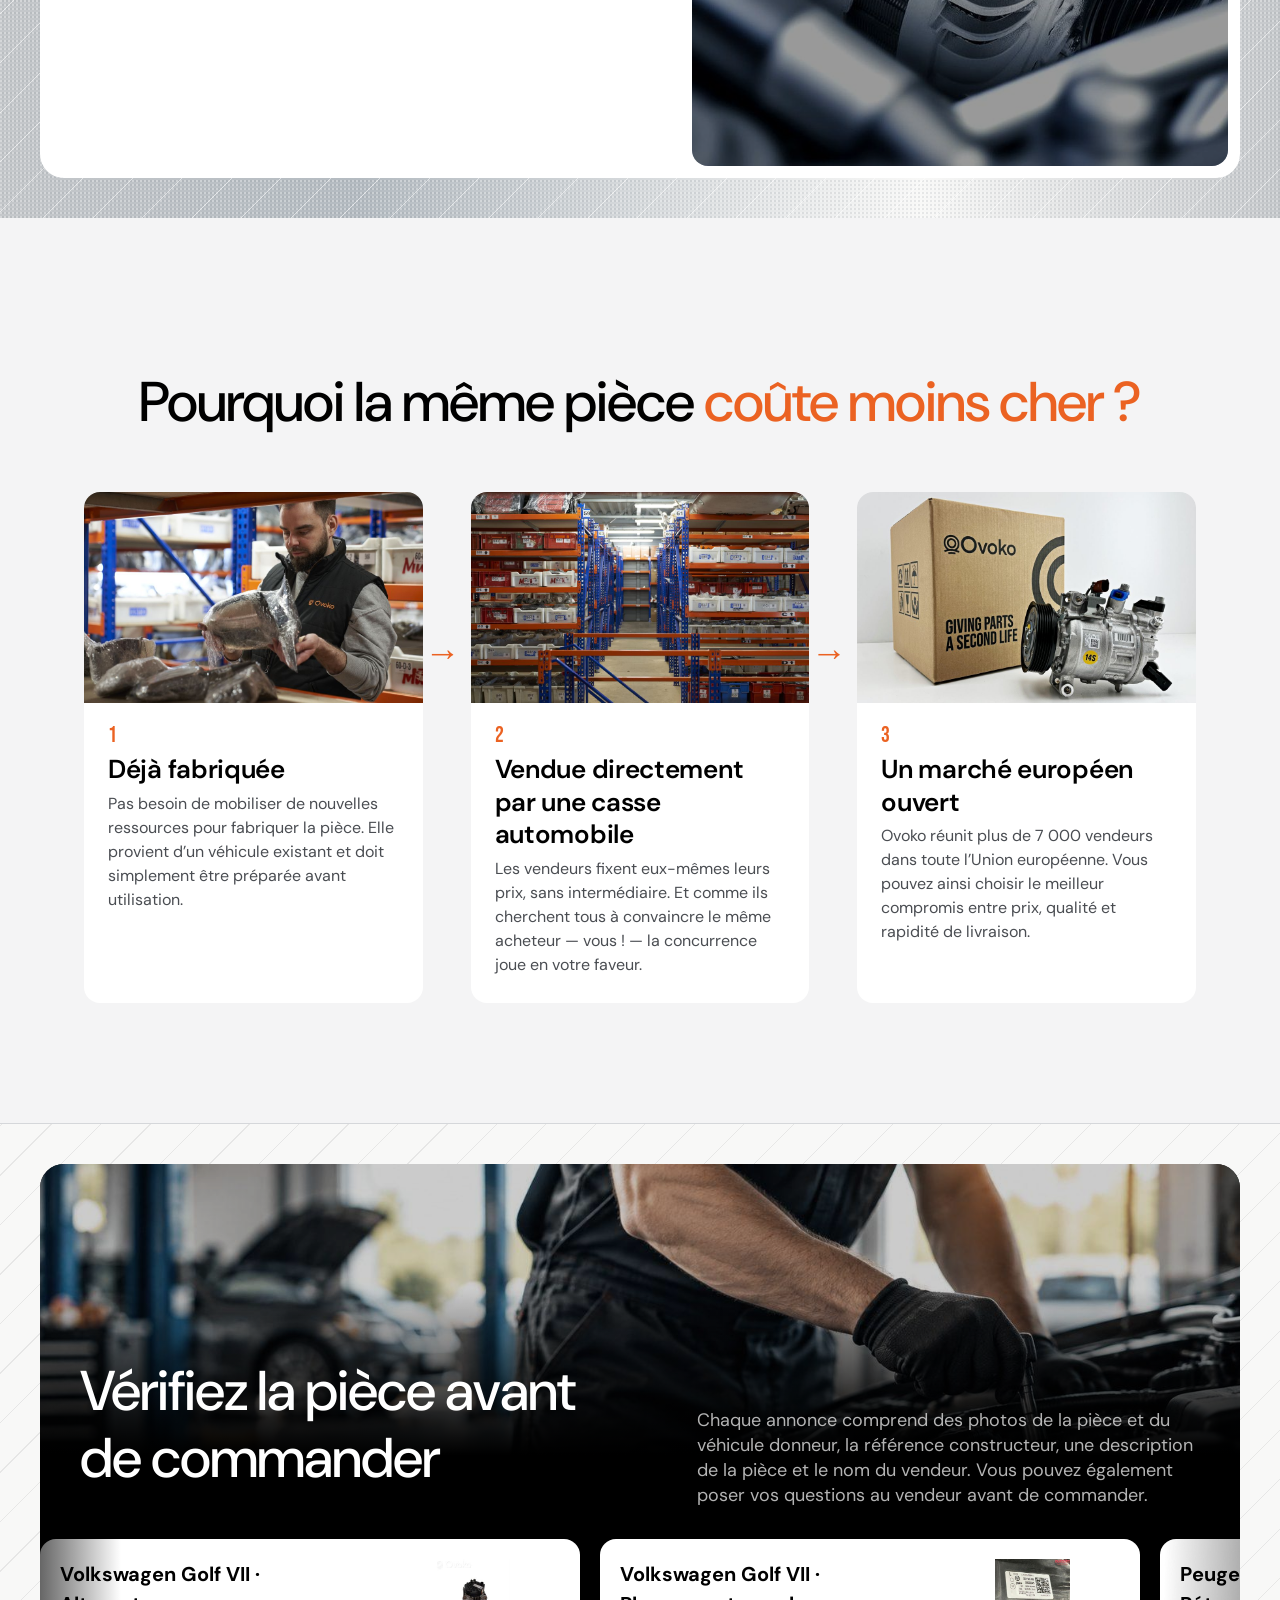
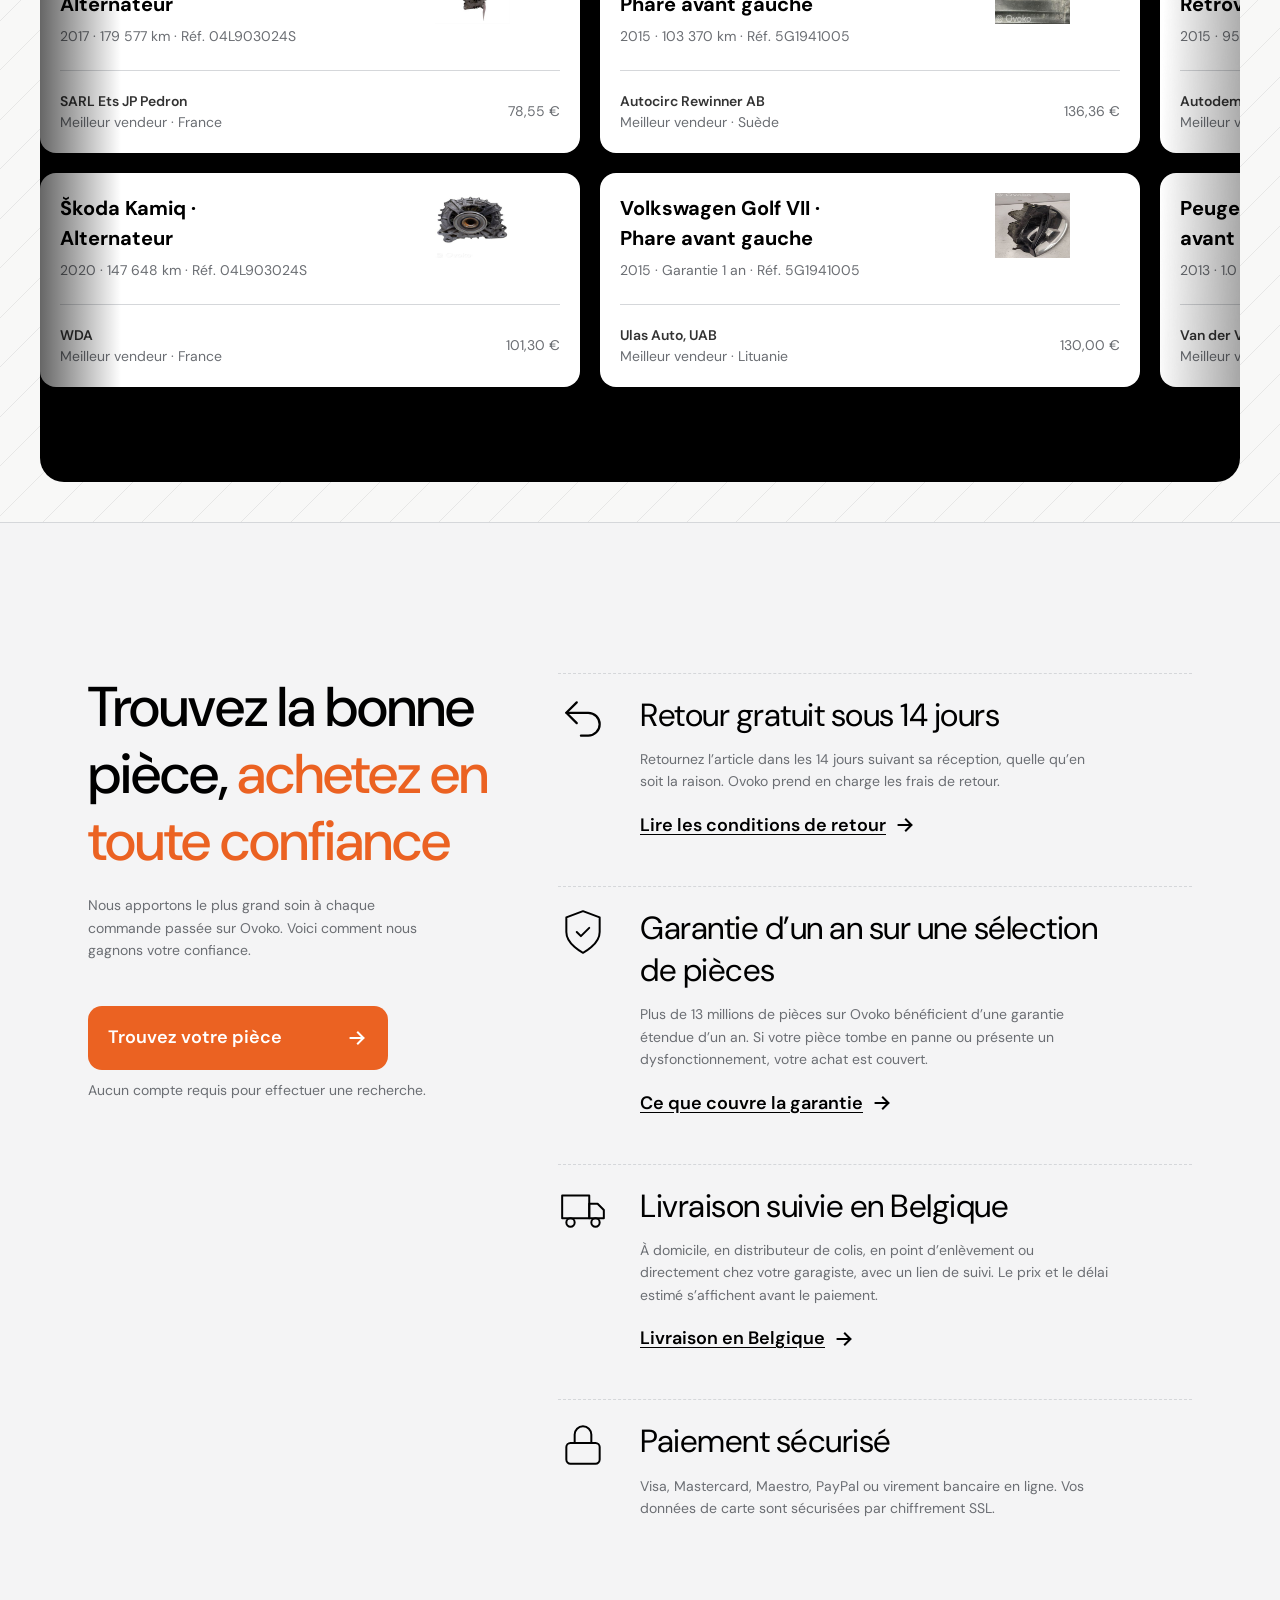
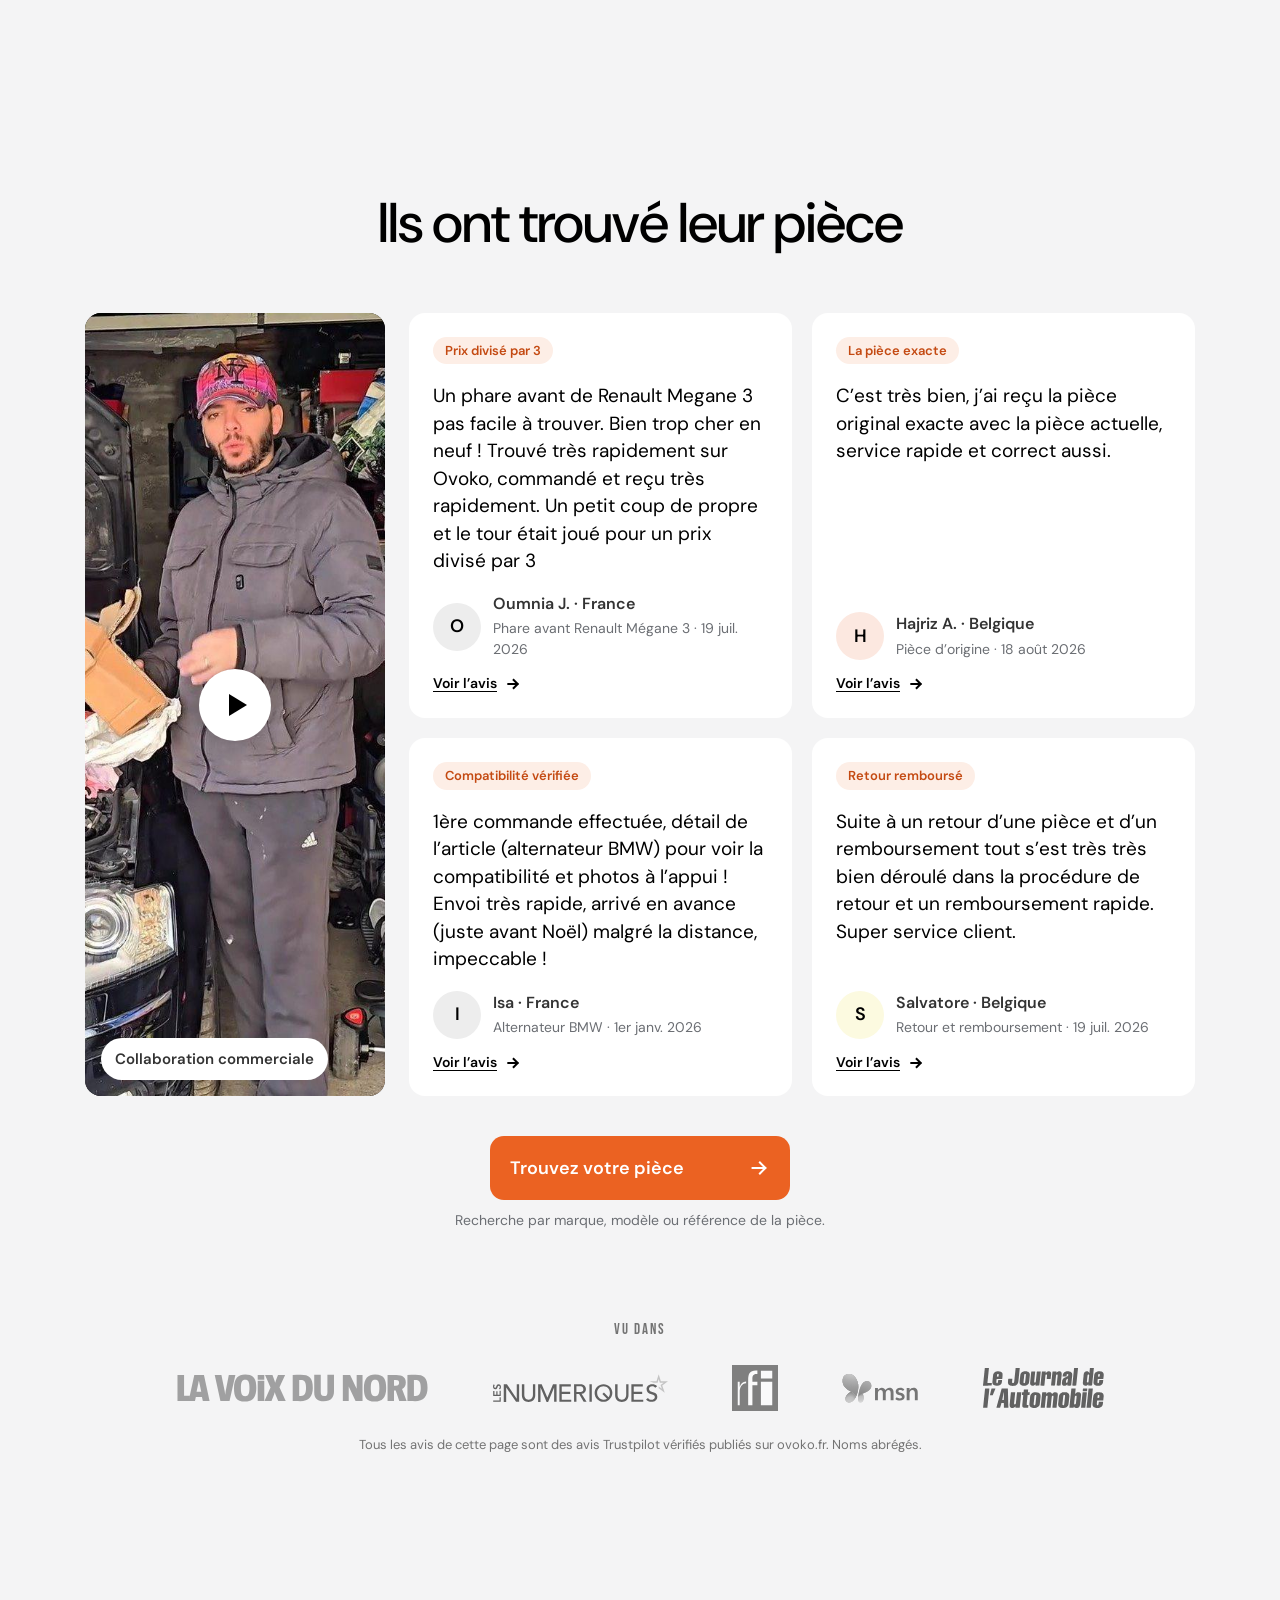
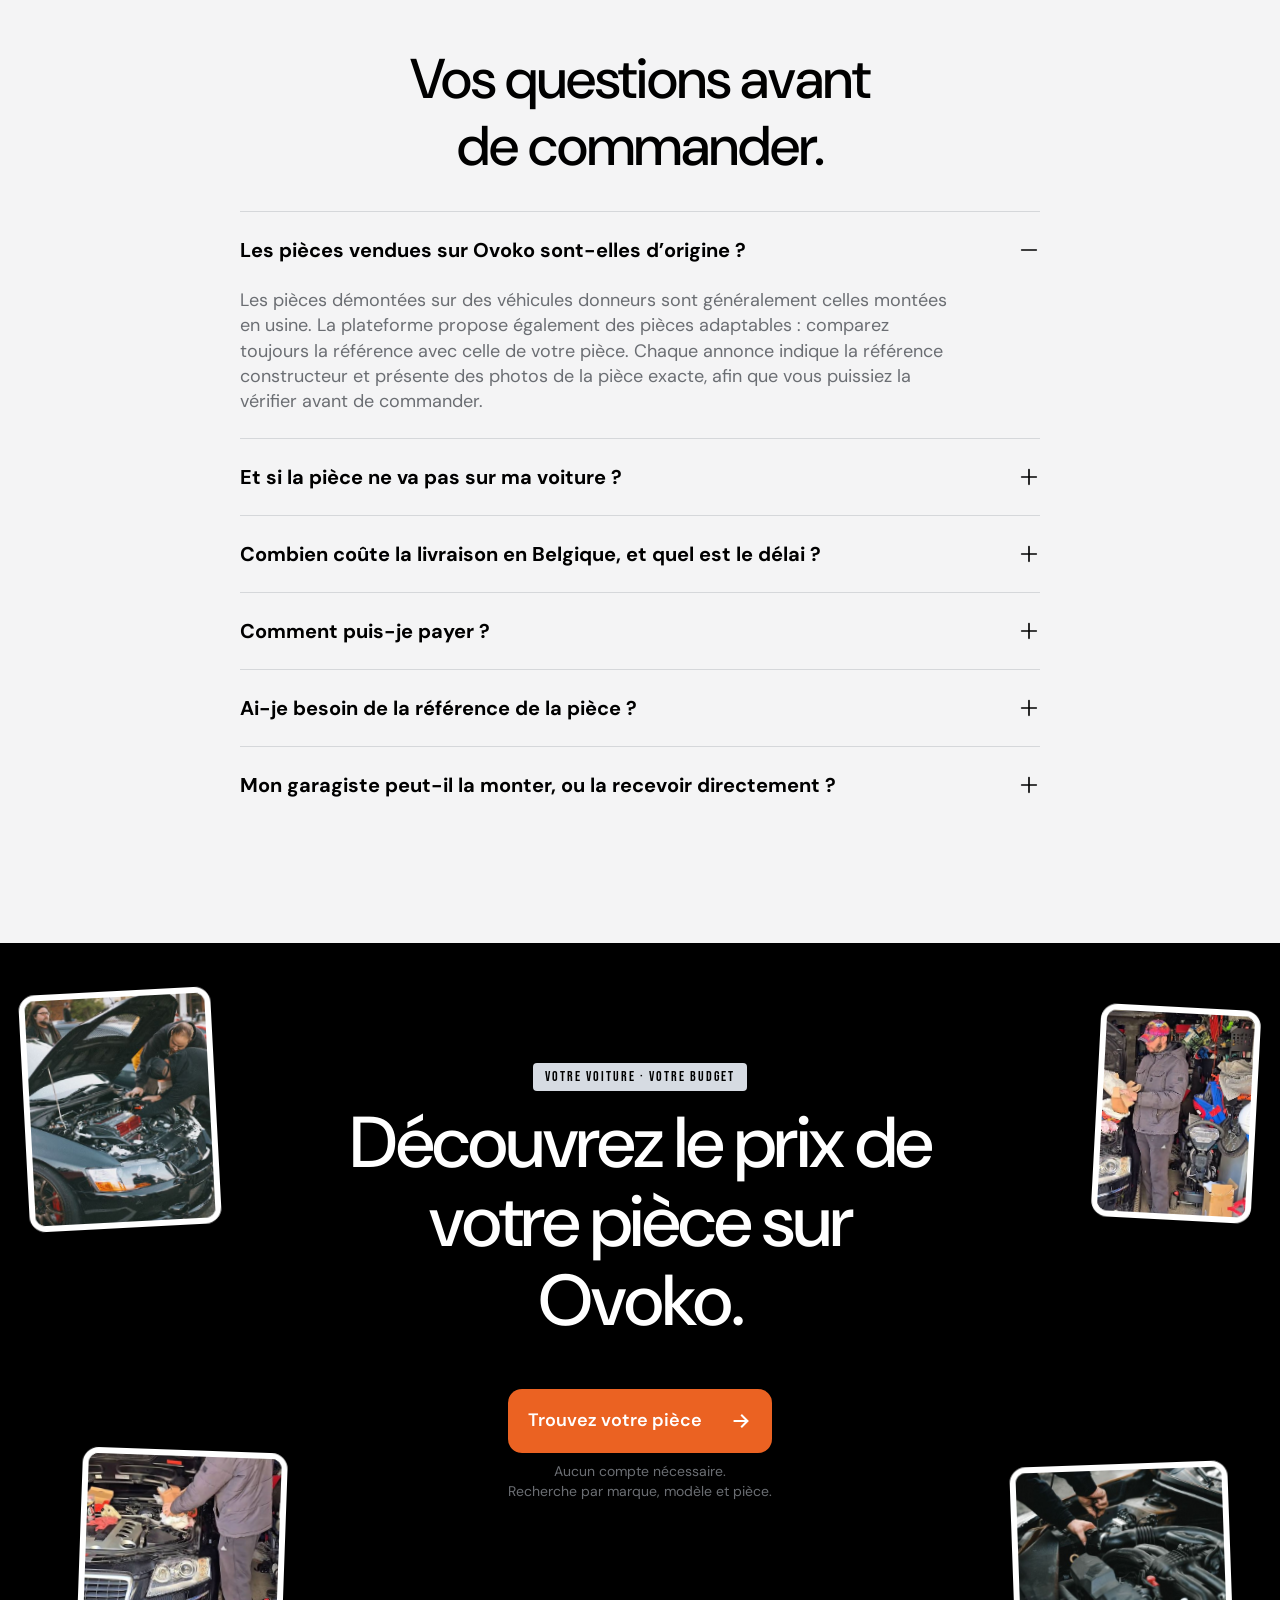
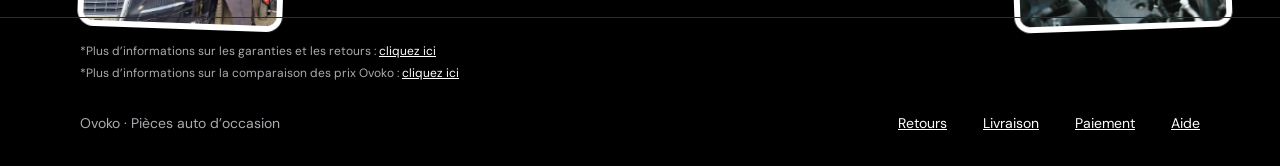
==== commit 32d0beb7: "Client copy review 29 Sep: new copy, 508 comparison, 3 cards, footer claims - Hero: "Marketplace" ey" ====
--- a/index.html
+++ b/index.html
@@ -18,7 +18,7 @@
 <meta property="og:image" content="https://ovoko-be-landing.vercel.app/assets/img/og-image.jpg">
 <meta property="og:image:width" content="1200">
 <meta property="og:image:height" content="630">
-<meta property="og:image:alt" content="Ovoko : la même pièce d’origine, jusqu’à −76 %. Alternateur Golf VII à 78,55 € au lieu de 227,87 € neuf.">
+<meta property="og:image:alt" content="Ovoko : la même pièce d’origine, jusqu’à −76 %. Alternateur Peugeot 508 à 230,83 € au lieu de 692,10 € neuf.">
 <meta name="twitter:card" content="summary_large_image">
 <meta name="twitter:title" content="La même pièce d’origine, jusqu’à −76 %">
 <meta name="twitter:description" content="46 millions de pièces auto d’occasion de vendeurs professionnels européens. Retour gratuit sous 14 jours, livraison suivie en Belgique.">
@@ -49,12 +49,12 @@
   </div>
   <div class="hero-a__body container">
     <div class="hero-a__copy">
-      <span class="tag">Plateforme de pièces auto d’occasion</span>
+      <span class="tag">Marketplace de pièces auto d’occasion</span>
       <h1><span class="muted">Votre budget réparation compte.</span> La même pièce d’origine, jusqu’à −76&nbsp;%.<span class="ast">*</span></h1>
-      <p class="hero-a__sub">Ovoko réunit 46 millions de pièces d’occasion, proposées par des casses automobiles et des vendeurs professionnels de toute l’Europe, sur une seule plateforme.</p>
+      <p class="hero-a__sub">Choisissez parmi plus de 46&nbsp;millions de pièces auto d’origine d’occasion, démontées et vendues par plus de 7&nbsp;000 professionnels à travers l’Europe.</p>
       <div class="hero-a__cta">
-        <a class="btn js-cta" data-cta="hero" href="https://ovoko.be/fr">Trouver ma pièce <img src="assets/icons/arrow-white.svg" alt="" width="22" height="22"></a>
-        <p class="micro">Aucun compte nécessaire.<br>Recherche par marque, modèle et pièce.</p>
+        <a class="btn js-cta" data-cta="hero" href="https://ovoko.be/fr/chercher">Trouvez votre pièce <img src="assets/icons/arrow-white.svg" alt="" width="22" height="22"></a>
+        <p class="micro">Aucun compte nécessaire.<br>Recherche par marque, modèle et nom de la&nbsp;pièce.</p>
       </div>
       <ul class="checklist">
         <li>Retour gratuit sous 14&nbsp;jours, quelle qu’en soit la raison</li>
@@ -62,45 +62,36 @@
         <li>Paiement sécurisé · Livraison suivie en Belgique</li>
       </ul>
     </div>
-    <div class="strip" data-mdots aria-label="Exemples d’annonces">
-      <a class="pcard pcard--alt js-cta" data-cta="hero-card-alt" href="https://ovoko.be/fr/les-pieces/fkk6899-04l903024s-volkswagen-golf-vii-generateur-alternateur">
+    <div class="strip" data-mdots aria-label="Exemples de pièces et d’où elles viennent">
+      <div class="pcard pcard--alt">
         <img class="pcard__img" src="assets/img/hero-card-alternator.jpg" alt="Alternateur d’occasion Volkswagen Golf VII" width="306" height="199">
         <div class="pcard__meta">
-          <p class="pcard__title">Alternateur d’origine</p>
-          <p class="pcard__line">Réf. constructeur&nbsp;: 04L903024S</p>
-          <p class="pcard__line">Extrait de&nbsp;: Golf VII 1.6 TDI (127&nbsp;000&nbsp;km)</p>
-          <span class="pcard__go">Voir l’annonce&nbsp;↗</span>
-        </div>
-      </a>
-      <a class="pcard pcard--208 js-cta" data-cta="hero-card-208" href="https://ovoko.be/fr/chercher?q=9802221880">
+          <p class="pcard__title">Alternateur · Golf&nbsp;VII</p>
+          <p class="pcard__loc">Espoo, Finlande</p>
+        </div>
+      </div>
+      <div class="pcard pcard--208">
         <img class="pcard__img" src="assets/img/hero-card-208.jpg" alt="Phare avant d’occasion Peugeot 208" width="182" height="122" loading="lazy">
         <div class="pcard__meta">
-          <p class="pcard__title">Phare avant · Peugeot 208</p>
-          <p class="pcard__line">Réf. constructeur&nbsp;: 9802221880</p>
-          <p class="pcard__line">Extrait de&nbsp;: Peugeot 208 1.0 (115&nbsp;000&nbsp;km)</p>
-          <span class="pcard__go">Voir les annonces&nbsp;↗</span>
-        </div>
-      </a>
-      <a class="pcard pcard--308 js-cta" data-cta="hero-card-308" href="https://ovoko.be/fr/chercher?q=1611508780">
+          <p class="pcard__title">Phare avant · Peugeot&nbsp;208</p>
+          <p class="pcard__loc">Bordeaux, France</p>
+        </div>
+      </div>
+      <div class="pcard pcard--308">
         <img class="pcard__img" src="assets/img/hero-card-308.jpg" alt="Rétroviseur d’occasion Peugeot 308" width="218" height="141" loading="lazy">
         <div class="pcard__meta">
-          <p class="pcard__title">Rétroviseur · Peugeot 308</p>
-          <p class="pcard__line">Réf. constructeur&nbsp;: 1611508780</p>
-          <p class="pcard__line">Extrait de&nbsp;: Peugeot 308 1.2 (95&nbsp;000&nbsp;km)</p>
-          <span class="pcard__go">Voir les annonces&nbsp;↗</span>
-        </div>
-      </a>
-      <a class="pcard pcard--golf js-cta" data-cta="hero-card-golf" href="https://ovoko.be/fr/chercher?q=5G1941005">
+          <p class="pcard__title">Rétroviseur · Peugeot&nbsp;308</p>
+          <p class="pcard__loc">Séville, Espagne</p>
+        </div>
+      </div>
+      <div class="pcard pcard--golf">
         <img class="pcard__img" src="assets/img/hero-card-golf.jpg" alt="Phare avant d’occasion Volkswagen Golf VII" width="218" height="141" loading="lazy">
         <div class="pcard__meta">
-          <p class="pcard__title">Phare avant · Golf VII</p>
-          <p class="pcard__line">Réf. constructeur&nbsp;: 5G1941005</p>
-          <p class="pcard__line">Extrait de&nbsp;: Golf VII (2015)</p>
-          <span class="pcard__go">Voir les annonces&nbsp;↗</span>
-        </div>
-      </a>
-    </div>
-    <p class="footnote hero-a__footnote">*Étude Ovoko&nbsp;: écart de prix entre une pièce d’origine d’occasion sur Ovoko et la même pièce achetée neuve. L’économie varie selon la pièce et le vendeur.</p>
+          <p class="pcard__title">Phare avant · Golf&nbsp;VII</p>
+          <p class="pcard__loc">Liège, Belgique</p>
+        </div>
+      </div>
+    </div>
   </div>
 </header>
 
@@ -112,9 +103,9 @@
     <h2 class="h2 stats__title" id="stats-title">Achetez d’occasion <span class="orange">en toute confiance.</span></h2>
     <div class="stats__band">
       <div class="stats__grid" data-reveal>
-        <div class="stat"><p class="num" translate="no">14&nbsp;jours</p><p>Retour gratuit</p></div>
-        <div class="stat"><p class="num" translate="no">1&nbsp;an</p><p>Garantie sur une sélection de pièces</p></div>
-        <div class="stat"><p class="num" translate="no">46&nbsp;M+</p><p>Pièces d’occasion</p></div>
+        <div class="stat"><p class="num" translate="no">14&nbsp;jours</p><p>pour le retour gratuit</p></div>
+        <div class="stat"><p class="stat__v"><span class="num" translate="no">1&nbsp;an</span><span class="ast">*</span></p><p>de garantie sur une sélection de pièces</p></div>
+        <div class="stat"><p class="num" translate="no">46&nbsp;M+</p><p>de pièces d’occasion</p></div>
       </div>
     </div>
   </div>
@@ -125,26 +116,18 @@
   <div class="container">
     <div class="price__head">
       <h2 class="h2 price__title" id="price-title">Même pièce. <span class="orange">Deux prix.</span></h2>
-      <p class="price__ex"><img src="assets/img/thumb-alternator.jpg" alt="" width="75" height="65" loading="lazy"><span><b>Exemple réel&nbsp;:</b> alternateur Volkswagen Golf&nbsp;VII 1.6&nbsp;TDI, réf. 04L903024S</span></p>
-    </div>
-    <div class="deal" data-reveal style="--pay: 34.47%">
+      <p class="price__ex"><img src="assets/img/ex-alternator-508.jpg" alt="Alternateur d’occasion, réf. 9675753680" width="224" height="168" loading="lazy"><span><b>Exemple réel&nbsp;:</b> alternateur Peugeot&nbsp;508, réf.&nbsp;9675753680. Comparaison entre le prix moyen des pièces d’occasion sur Ovoko et celui des pièces neuves vendues en ligne.</span></p>
+    </div>
+    <div class="deal" data-reveal style="--pay: 33.35%">
       <div class="deal__nums">
-        <div class="deal__col deal__col--new"><span class="deal__k">Prix neuf</span><s class="num" translate="no">227,87&nbsp;€</s></div>
+        <div class="deal__col deal__col--new"><span class="deal__k">Prix neuf</span><s class="num" translate="no">692,10&nbsp;€</s></div>
         <span class="deal__op" aria-hidden="true">→</span>
-        <div class="deal__col deal__col--ovoko"><span class="deal__k">Sur Ovoko</span><b class="num" translate="no">78,55&nbsp;€</b></div>
+        <div class="deal__col deal__col--ovoko"><span class="deal__k">Sur Ovoko</span><b class="num" translate="no">230,83&nbsp;€</b></div>
         <span class="deal__op" aria-hidden="true">→</span>
-        <div class="deal__col deal__col--save"><span class="deal__k">Vous économisez</span><span class="deal__save"><span class="num" translate="no">149&nbsp;€</span></span></div>
+        <div class="deal__col deal__col--save"><span class="deal__k">Vous économisez</span><span class="deal__save"><span class="num" translate="no">461,27&nbsp;€</span></span></div>
       </div>
       <div class="deal__bar" aria-hidden="true"><i class="deal__pay"></i><i class="deal__saved"></i></div>
-      <p class="deal__legend" aria-hidden="true"><span>Vous payez 34&nbsp;%</span><span>Vous économisez 66&nbsp;%</span></p>
-    </div>
-    <div class="price__foot">
-      <p class="price__fine">Neuf&nbsp;: Valeo, même référence, chez un revendeur en ligne. Sur Ovoko&nbsp;: pièce d’origine d’occasion. Prix TVAC, hors frais de livraison et de service&nbsp;; dans cet exemple, la livraison vers la Belgique est estimée à 24,84&nbsp;€.</p>
-      <div class="price__links">
-        <button class="link js-toggle" aria-expanded="false" aria-controls="price-src">Prix vérifiés en septembre 2026 <img src="assets/icons/arrow.svg" alt="" width="22" height="22"></button>
-        <a class="link js-cta" data-cta="price-listings" href="https://ovoko.be/fr/chercher?q=04L903024S">Voir les annonces de cette pièce&nbsp;↗</a>
-      </div>
-      <p class="price__fine" id="price-src" hidden>Relevés le 25 septembre 2026. Ovoko&nbsp;: SAS Société Nouvelle Fornes (France, Meilleur vendeur), Golf VII 1.6 TDI de 2015, 127&nbsp;471&nbsp;km, livraison vers la Belgique. Neuve&nbsp;: alternateur Valeo 439791 (même référence 04L903024S) chez un revendeur en ligne livrant en Belgique.</p>
+      <p class="deal__legend" aria-hidden="true"><span>Vous payez 33&nbsp;%</span><span>Vous économisez 67&nbsp;%</span></p>
     </div>
   </div>
 </section>
@@ -152,45 +135,61 @@
 <!-- ================= More price comparisons ================= -->
 <section class="compare" aria-labelledby="compare-title">
   <div class="container">
-    <h2 class="compare__title" id="compare-title">Plus de comparaisons de prix</h2>
+    <h2 class="compare__title" id="compare-title">D’autres comparaisons de prix</h2>
     <div class="carousel" data-carousel>
       <div class="carousel__track">
-        <article class="ccard" data-reveal aria-label="Volkswagen Golf VII, phare avant gauche">
+        <article class="ccard" data-reveal aria-label="Démarreur KIA Sportage">
           <div class="ccard__head">
-            <div><h4>Volkswagen Golf VII · Phare avant gauche</h4><p>Halogène · 2013–2017, réf. constructeur&nbsp;: 5G1941005</p></div>
-            <span class="thumb"><img src="assets/img/thumb-golf-headlight.jpg" alt="" width="75" height="65" loading="lazy"></span>
-          </div>
-          <div class="deal deal--s" style="--pay: 68.4%">
+            <span class="thumb"><img src="assets/img/c-kia-starter.jpg" alt="" width="192" height="192" loading="lazy"></span>
+            <div><h4>Démarreur</h4><p>KIA Sportage, réf.&nbsp;3610027010</p></div>
+          </div>
+          <div class="deal deal--s" style="--pay: 21.43%">
             <div class="deal__nums">
-              <div class="deal__col deal__col--new"><span class="deal__k">Neuf</span><s class="num" translate="no">190&nbsp;€</s></div>
-              <span class="deal__op" aria-hidden="true">→</span>
-              <div class="deal__col deal__col--ovoko"><span class="deal__k">Sur Ovoko</span><b class="num" translate="no">130&nbsp;€</b></div>
-              <span class="deal__op" aria-hidden="true">→</span>
-              <div class="deal__col deal__col--save"><span class="deal__k">Économie</span><span class="deal__save"><span class="num" translate="no">60&nbsp;€</span></span></div>
+              <div class="deal__col deal__col--new"><span class="deal__k">Neuf</span><s class="num" translate="no">210&nbsp;€</s></div>
+              <span class="deal__op" aria-hidden="true">→</span>
+              <div class="deal__col deal__col--ovoko"><span class="deal__k">Sur Ovoko</span><b class="num" translate="no">45&nbsp;€</b></div>
+              <span class="deal__op" aria-hidden="true">→</span>
+              <div class="deal__col deal__col--save"><span class="deal__k">Économie</span><span class="deal__save"><span class="num" translate="no">165&nbsp;€</span></span></div>
             </div>
             <div class="deal__bar" aria-hidden="true"><i class="deal__pay"></i><i class="deal__saved"></i></div>
           </div>
         </article>
-        <article class="ccard" data-reveal aria-label="Peugeot 208 I, phare avant gauche">
+        <article class="ccard" data-reveal aria-label="Pompe à carburant Škoda Octavia">
           <div class="ccard__head">
-            <div><h4>Peugeot 208&nbsp;I · Phare avant gauche</h4><p>Halogène · 2012–2019, réf. constructeur&nbsp;: 9802221880</p></div>
-            <span class="thumb"><img src="assets/img/l-vanderven.jpg" alt="" width="75" height="65" loading="lazy"></span>
-          </div>
-          <div class="deal deal--s" style="--pay: 60.7%">
+            <span class="thumb"><img src="assets/img/c-skoda-pump.jpg" alt="" width="192" height="192" loading="lazy"></span>
+            <div><h4>Pompe à carburant</h4><p>Škoda Octavia, réf.&nbsp;03L130755E</p></div>
+          </div>
+          <div class="deal deal--s" style="--pay: 30.70%">
             <div class="deal__nums">
-              <div class="deal__col deal__col--new"><span class="deal__k">Neuf</span><s class="num" translate="no">135&nbsp;€</s></div>
-              <span class="deal__op" aria-hidden="true">→</span>
-              <div class="deal__col deal__col--ovoko"><span class="deal__k">Sur Ovoko</span><b class="num" translate="no">82&nbsp;€</b></div>
-              <span class="deal__op" aria-hidden="true">→</span>
-              <div class="deal__col deal__col--save"><span class="deal__k">Économie</span><span class="deal__save"><span class="num" translate="no">53&nbsp;€</span></span></div>
+              <div class="deal__col deal__col--new"><span class="deal__k">Neuf</span><s class="num" translate="no">456&nbsp;€</s></div>
+              <span class="deal__op" aria-hidden="true">→</span>
+              <div class="deal__col deal__col--ovoko"><span class="deal__k">Sur Ovoko</span><b class="num" translate="no">140&nbsp;€</b></div>
+              <span class="deal__op" aria-hidden="true">→</span>
+              <div class="deal__col deal__col--save"><span class="deal__k">Économie</span><span class="deal__save"><span class="num" translate="no">316&nbsp;€</span></span></div>
             </div>
             <div class="deal__bar" aria-hidden="true"><i class="deal__pay"></i><i class="deal__saved"></i></div>
           </div>
         </article>
+        <article class="ccard" data-reveal aria-label="Turbocompresseur Audi Q3">
+          <div class="ccard__head">
+            <span class="thumb"><img src="assets/img/c-audi-turbo.jpg" alt="" width="192" height="192" loading="lazy"></span>
+            <div><h4>Turbocompresseur</h4><p>Audi Q3, réf.&nbsp;03L253056G</p></div>
+          </div>
+          <div class="deal deal--s" style="--pay: 38.97%">
+            <div class="deal__nums">
+              <div class="deal__col deal__col--new"><span class="deal__k">Neuf</span><s class="num" translate="no">503&nbsp;€</s></div>
+              <span class="deal__op" aria-hidden="true">→</span>
+              <div class="deal__col deal__col--ovoko"><span class="deal__k">Sur Ovoko</span><b class="num" translate="no">196&nbsp;€</b></div>
+              <span class="deal__op" aria-hidden="true">→</span>
+              <div class="deal__col deal__col--save"><span class="deal__k">Économie</span><span class="deal__save"><span class="num" translate="no">307&nbsp;€</span></span></div>
+            </div>
+            <div class="deal__bar" aria-hidden="true"><i class="deal__pay"></i><i class="deal__saved"></i></div>
+          </div>
+        </article>
       </div>
       <div class="pager">
         <button class="pager__btn pager__btn--prev" data-prev aria-label="Comparaison précédente"><img src="assets/icons/arrow.svg" alt="" width="22" height="22"></button>
-        <div class="pager__nums" aria-hidden="true"><span class="is-active">01</span><span>02</span></div>
+        <div class="pager__nums" aria-hidden="true"><span class="is-active">01</span><span>02</span><span>03</span></div>
         <button class="pager__btn" data-next aria-label="Comparaison suivante"><img src="assets/icons/arrow.svg" alt="" width="22" height="22"></button>
       </div>
     </div>
@@ -212,11 +211,10 @@
             <span class="who__date">28 février 2025 · Avis vérifié</span>
           </span>
         </figcaption>
-        <a class="link" href="https://fr.trustpilot.com/reviews/67ddb43ac8c467424a99ba6d" target="_blank" rel="noopener">Lire l’avis complet d’Alex <img src="assets/icons/arrow.svg" alt="" width="22" height="22"></a>
       </figure>
       <div class="band__cta">
         <div class="glass">
-          <a class="btn btn--light js-cta" data-cta="mid" href="https://ovoko.be/fr">Trouver ma pièce <img src="assets/icons/arrow.svg" alt="" width="22" height="22"></a>
+          <a class="btn btn--light js-cta" data-cta="mid" href="https://ovoko.be/fr/chercher">Trouvez votre pièce <img src="assets/icons/arrow.svg" alt="" width="22" height="22"></a>
           <p>Livré chez vous ou directement chez votre garagiste</p>
         </div>
       </div>
@@ -229,20 +227,19 @@
   <div class="container">
     <div class="why__head">
       <h2 class="h2" id="why-title">Pourquoi la même pièce <span class="orange">coûte moins cher&nbsp;?</span></h2>
-      <p class="why__answer">Parce qu’elle <b>existe déjà</b>&nbsp;: elle est démontée d’un vrai véhicule et vendue directement par une casse professionnelle.</p>
     </div>
     <ol class="why__flow" data-mslider>
       <li class="wstep">
-        <img src="assets/img/why-1.jpg" alt="Voitures de donneurs empilées dans une casse" width="520" height="300" loading="lazy">
-        <div class="wstep__body"><span class="wstep__n">1</span><h3>Déjà fabriquée</h3><p>La pièce vient d’un vrai véhicule&nbsp;: pas besoin de la produire.</p></div>
+        <img src="assets/img/why-part.jpg" alt="Un employé d’Ovoko contrôle une pièce emballée dans l’entrepôt" width="1040" height="650" loading="lazy">
+        <div class="wstep__body"><span class="wstep__n">1</span><h3>Déjà fabriquée</h3><p>Pas besoin de mobiliser de nouvelles ressources pour fabriquer la pièce. Elle provient d’un véhicule existant et doit simplement être préparée avant utilisation.</p></div>
       </li>
       <li class="wstep">
-        <img src="assets/img/why-2.jpg" alt="Moteurs démontés stockés chez un professionnel" width="520" height="300" loading="lazy">
-        <div class="wstep__body"><span class="wstep__n">2</span><h3>Vendue en direct</h3><p>Par une casse professionnelle enregistrée, sans concessionnaire au milieu.</p></div>
+        <img src="assets/img/why-warehouse.jpg" alt="Allées de rayonnages de pièces d’occasion chez une casse automobile" width="1040" height="650" loading="lazy">
+        <div class="wstep__body"><span class="wstep__n">2</span><h3>Vendue directement par une casse automobile</h3><p>Les vendeurs fixent eux-mêmes leurs prix, sans intermédiaire. Et comme ils cherchent tous à convaincre le même acheteur —&nbsp;vous&nbsp;!&nbsp;— la concurrence joue en votre faveur.</p></div>
       </li>
       <li class="wstep">
-        <img src="assets/img/why-3.jpg" alt="Vue aérienne d’une casse automobile" width="520" height="300" loading="lazy">
-        <div class="wstep__body"><span class="wstep__n">3</span><h3>Prix en concurrence</h3><p>7&nbsp;400 vendeurs européens, comparés en une seule recherche.</p></div>
+        <img src="assets/img/why-box.jpg" alt="Compresseur d’occasion devant un carton d’expédition Ovoko" width="1040" height="650" loading="lazy">
+        <div class="wstep__body"><span class="wstep__n">3</span><h3>Un marché européen ouvert</h3><p>Ovoko réunit plus de 7&nbsp;000 vendeurs dans toute l’Union européenne. Vous pouvez ainsi choisir le meilleur compromis entre prix, qualité et rapidité de livraison.</p></div>
       </li>
     </ol>
   </div>
@@ -254,9 +251,8 @@
     <div class="exact__card">
       <div class="exact__photo"><img src="assets/img/exact-photo.jpg" alt="Mécanicien au travail sur un moteur" width="1600" height="569" loading="lazy"></div>
       <div class="exact__copy">
-        <h2 id="exact-title">Voyez la pièce avant de payer</h2>
-        <p>Chaque annonce montre les photos de la pièce et du véhicule donneur prises par le vendeur, la référence constructeur, l’état décrit par écrit et le nom du vendeur. Posez vos questions au vendeur avant de commander.</p>
-        <a class="js-cta" data-cta="example-listing" href="https://ovoko.be/fr/les-pieces/fkk6899-04l903024s-volkswagen-golf-vii-generateur-alternateur">Voir un exemple d’annonce&nbsp;↗</a>
+        <h2 id="exact-title">Vérifiez la pièce avant de commander</h2>
+        <p>Chaque annonce comprend des photos de la pièce et du véhicule donneur, la référence constructeur, une description de la pièce et le nom du vendeur. Vous pouvez également poser vos questions au vendeur avant de commander.</p>
       </div>
       <div class="marquee" aria-label="Annonces réelles sur ovoko.be">
         <div class="marquee__row" data-marquee>
@@ -301,23 +297,23 @@
   <div class="container">
     <div class="fits__grid">
       <div class="fits__head">
-        <h2 class="h2" id="fits-title">La bonne pièce,<br>ou le <span class="orange">retour gratuit sous&nbsp;14&nbsp;jours.</span></h2>
-        <p class="body-s">Chaque commande sur Ovoko bénéficie des mêmes protections, quel que soit le vendeur.</p>
+        <h2 class="h2" id="fits-title">Trouvez la bonne pièce, <span class="orange">achetez en toute confiance</span></h2>
+        <p class="body-s">Nous apportons le plus grand soin à chaque commande passée sur Ovoko. Voici comment nous gagnons votre confiance.</p>
       </div>
       <ul class="protect" data-mslider>
         <li>
           <img class="ico" src="assets/icons/i-return.svg" alt="" width="50" height="50">
           <div>
             <h3>Retour gratuit sous 14&nbsp;jours</h3>
-            <p class="body-s">Retournez l’article dans les 14&nbsp;jours suivant sa réception, quelle qu’en soit la raison, tant que la pièce n’a pas été montée. Ovoko prend généralement en charge les frais de retour.</p>
+            <p class="body-s">Retournez l’article dans les 14&nbsp;jours suivant sa réception, quelle qu’en soit la raison. Ovoko prend en charge les frais de retour.</p>
             <a class="link" href="https://ovoko.be/fr/retours-et-garantie">Lire les conditions de retour <img src="assets/icons/arrow.svg" alt="" width="22" height="22"></a>
           </div>
         </li>
         <li>
           <img class="ico" src="assets/icons/i-shield.svg" alt="" width="50" height="50">
           <div>
-            <h3>Garantie 1&nbsp;an sur une sélection de pièces</h3>
-            <p class="body-s">Les pièces portant le badge «&nbsp;Garantie 1&nbsp;an&nbsp;» sont couvertes contre les pannes mécaniques ou électriques pendant un an. Repérez le badge sur l’annonce.</p>
+            <h3>Garantie d’un an sur une sélection de pièces</h3>
+            <p class="body-s">Plus de 13&nbsp;millions de pièces sur Ovoko bénéficient d’une garantie étendue d’un an. Si votre pièce tombe en panne ou présente un dysfonctionnement, votre achat est couvert.</p>
             <a class="link" href="https://ovoko.be/fr/retours-et-garantie">Ce que couvre la garantie <img src="assets/icons/arrow.svg" alt="" width="22" height="22"></a>
           </div>
         </li>
@@ -338,8 +334,8 @@
         </li>
       </ul>
       <div class="mid-cta">
-        <a class="btn btn--orange js-cta" data-cta="mid-protect" href="https://ovoko.be/fr">Trouver ma pièce <img src="assets/icons/arrow-white.svg" alt="" width="22" height="22"></a>
-      <p class="micro">Aucun compte nécessaire pour chercher.</p>
+        <a class="btn btn--orange js-cta" data-cta="mid-protect" href="https://ovoko.be/fr/chercher">Trouvez votre pièce <img src="assets/icons/arrow-white.svg" alt="" width="22" height="22"></a>
+      <p class="micro">Aucun compte requis pour effectuer une recherche.</p>
     </div>
     </div>
   </div>
@@ -386,7 +382,7 @@
     </div>
 
     <div class="mid-cta">
-      <a class="btn btn--orange js-cta" data-cta="mid-stories" href="https://ovoko.be/fr">Trouver ma pièce <img src="assets/icons/arrow-white.svg" alt="" width="22" height="22"></a>
+      <a class="btn btn--orange js-cta" data-cta="mid-stories" href="https://ovoko.be/fr/chercher">Trouvez votre pièce <img src="assets/icons/arrow-white.svg" alt="" width="22" height="22"></a>
       <p class="micro">Recherche par marque, modèle ou référence de la pièce.</p>
     </div>
 
@@ -410,12 +406,12 @@
     <h2 class="h2 faq__title" id="faq-title">Vos questions avant de commander.</h2>
     <div class="faq__list" data-faq>
       <div class="faq__item is-open">
-        <button class="faq__q" aria-expanded="true" aria-controls="faq-1">Est-ce une pièce d’origine&nbsp;? <img class="i-plus" src="assets/icons/plus.svg" alt=""><img class="i-minus" src="assets/icons/minus.svg" alt=""></button>
-        <div class="faq__a" id="faq-1"><div><p>Les pièces démontées sur des véhicules donneurs sont en général celles montées en usine. L’annonce indique la référence constructeur et montre des photos de la pièce exacte&nbsp;: vous pouvez vérifier avant de commander. La plateforme propose aussi des pièces adaptables&nbsp;: comparez toujours la référence à celle de votre pièce.</p></div></div>
+        <button class="faq__q" aria-expanded="true" aria-controls="faq-1">Les pièces vendues sur Ovoko sont-elles d’origine&nbsp;? <img class="i-plus" src="assets/icons/plus.svg" alt=""><img class="i-minus" src="assets/icons/minus.svg" alt=""></button>
+        <div class="faq__a" id="faq-1"><div><p>Les pièces démontées sur des véhicules donneurs sont généralement celles montées en usine. La plateforme propose également des pièces adaptables&nbsp;: comparez toujours la référence avec celle de votre pièce. Chaque annonce indique la référence constructeur et présente des photos de la pièce exacte, afin que vous puissiez la vérifier avant de commander.</p></div></div>
       </div>
       <div class="faq__item">
         <button class="faq__q" aria-expanded="false" aria-controls="faq-2">Et si la pièce ne va pas sur ma voiture&nbsp;? <img class="i-plus" src="assets/icons/plus.svg" alt=""><img class="i-minus" src="assets/icons/minus.svg" alt=""></button>
-        <div class="faq__a" id="faq-2"><div><p>Vous pouvez la retourner dans les 14&nbsp;jours suivant sa réception, quelle qu’en soit la raison, tant qu’elle n’a pas été montée&nbsp;: Ovoko prend généralement en charge les frais de retour et vous êtes remboursé. Pour éviter un retour, comparez la référence constructeur de l’annonce avec celle de votre pièce et posez vos questions au vendeur avant de commander. <a href="https://ovoko.be/fr/retours-et-garantie">Conditions de retour</a></p></div></div>
+        <div class="faq__a" id="faq-2"><div><p>Vous pouvez la retourner dans les 14&nbsp;jours suivant sa réception, quelle qu’en soit la raison, tant qu’elle n’a pas été montée&nbsp;: Ovoko prend généralement en charge les frais de retour et vous êtes remboursé. Pour éviter un retour, comparez la référence constructeur de l’annonce avec celle de votre pièce et n’hésitez pas à contacter le vendeur avant de commander. <a href="https://ovoko.be/fr/retours-et-garantie">Conditions de retour</a></p></div></div>
       </div>
       <div class="faq__item">
         <button class="faq__q" aria-expanded="false" aria-controls="faq-3">Combien coûte la livraison en Belgique, et quel est le délai&nbsp;? <img class="i-plus" src="assets/icons/plus.svg" alt=""><img class="i-minus" src="assets/icons/minus.svg" alt=""></button>
@@ -431,7 +427,7 @@
       </div>
       <div class="faq__item">
         <button class="faq__q" aria-expanded="false" aria-controls="faq-6">Mon garagiste peut-il la monter, ou la recevoir directement&nbsp;? <img class="i-plus" src="assets/icons/plus.svg" alt=""><img class="i-minus" src="assets/icons/minus.svg" alt=""></button>
-        <div class="faq__a" id="faq-6"><div><p>Oui. Indiquez l’adresse de votre garagiste ou de votre atelier comme adresse de livraison avant de payer&nbsp;: la pièce lui est livrée directement.</p></div></div>
+        <div class="faq__a" id="faq-6"><div><p>Oui, votre garagiste peut réceptionner la pièce. Indiquez l’adresse de votre garagiste ou de votre atelier comme adresse de livraison avant de payer&nbsp;: la pièce lui sera livrée directement. Attention toutefois&nbsp;: une pièce montée ne peut plus bénéficier du retour gratuit sous 14&nbsp;jours. Demandez donc à votre garagiste de vérifier visuellement la pièce avant de la monter.</p></div></div>
       </div>
     </div>
   </div>
@@ -453,11 +449,15 @@
       <h2>Découvrez le prix de votre pièce sur Ovoko.</h2>
     </div>
     <div class="btn-wrap">
-      <a class="btn btn--orange js-cta" data-cta="final" href="https://ovoko.be/fr">Trouver ma pièce <img src="assets/icons/arrow-white.svg" alt="" width="22" height="22"></a>
+      <a class="btn btn--orange js-cta" data-cta="final" href="https://ovoko.be/fr/chercher">Trouvez votre pièce <img src="assets/icons/arrow-white.svg" alt="" width="22" height="22"></a>
       <p class="micro">Aucun compte nécessaire.<br>Recherche par marque, modèle et pièce.</p>
     </div>
   </div>
   <div class="site-footer">
+    <div class="site-footer__notes container">
+      <p>*Plus d’informations sur les garanties et les retours&nbsp;: <a href="https://ovoko.be/fr/retours-et-garantie">cliquez ici</a></p>
+      <p>*Plus d’informations sur la comparaison des prix Ovoko&nbsp;: <a href="https://ovoko.fr/blog/pieces-auto-doccasion-vs-neuves" target="_blank" rel="noopener">cliquez ici</a></p>
+    </div>
     <div class="site-footer__inner container">
       <p>Ovoko · Pièces auto d’occasion</p>
       <nav aria-label="Pied de page">
@@ -472,7 +472,7 @@
 
 <div class="sticky-cta" data-sticky aria-hidden="true">
   <p class="micro">Aucun compte nécessaire</p>
-  <a class="btn js-cta" data-cta="sticky" href="https://ovoko.be/fr" tabindex="-1">Trouver ma pièce <img src="assets/icons/arrow-white.svg" alt="" width="22" height="22"></a>
+  <a class="btn js-cta" data-cta="sticky" href="https://ovoko.be/fr/chercher" tabindex="-1">Trouvez votre pièce <img src="assets/icons/arrow-white.svg" alt="" width="22" height="22"></a>
 </div>
 
 <script src="assets/js/main.js" defer></script>
--- a/assets/css/style.css
+++ b/assets/css/style.css
@@ -75,7 +75,7 @@
 .link--s img { width: 16px; height: 16px; }
 
 .btn {
-  display: inline-flex; align-items: center; justify-content: space-between; gap: 24px;
+  display: inline-flex; align-items: center; justify-content: space-between; gap: 24px; white-space: nowrap;
   height: 64px; padding: 0 20px; border-radius: 14px;
   background: var(--black); color: var(--white);
   font-weight: 600; font-size: 18px; line-height: 1.4; text-decoration: none;
@@ -86,7 +86,8 @@
 .btn:active { transform: translateY(0); }
 .btn--orange { background: var(--orange); }
 .btn--orange:hover { background: #d9561b; }
-.btn--light { background: var(--white); color: var(--black); height: 76px; font-size: 20px; }
+.btn--light { background: var(--white); color: var(--black); height: 76px; font-size: 18px; }
+@media (min-width: 768px) { .btn--light { font-size: 20px; } }
 .btn-wrap { display: flex; flex-direction: column; align-items: center; gap: 8px; }
 .btn-wrap .btn { width: 264px; }
 .micro { font-size: 14px; line-height: 20.3px; color: var(--text-3); text-align: center; }
@@ -113,6 +114,11 @@
 .hero-a h1 { font-weight: 500; font-size: 40px; line-height: 1.1; letter-spacing: -1.2px; color: var(--black); }
 .hero-a h1 .muted { color: var(--text-h1-muted); }
 .hero-a h1 .ast { color: var(--text-h1-muted); }
+/* claim asterisks: small, raised, point to the footer notes */
+.ast { font-size: .42em; line-height: 0; vertical-align: .95em; margin-left: .06em; }
+.stat__v { line-height: 1; }
+.stat__v .ast { font-family: var(--font-num); font-size: clamp(14px, 4vw, 20px); vertical-align: top; line-height: 1; margin-left: 2px; }
+@media (min-width: 1200px) { .stat__v .ast { font-size: 32px; } }
 .hero-a__sub { font-size: 17px; line-height: 1.5; color: var(--text-2); }
 .hero-a__cta { display: flex; flex-direction: column; gap: 12px; margin-top: 4px; }
 .hero-a__cta .btn { width: 100%; }
@@ -132,6 +138,9 @@
 .pcard__meta { padding: 10px 8px 6px; }
 .pcard__title { font-weight: 700; font-size: 16px; line-height: 1.4; }
 .pcard__line { font-size: 13px; line-height: 1.35; color: var(--text-3); margin-top: 4px; }
+/* where the part is: city, country (cards are not links) */
+.pcard__loc { display: flex; align-items: center; gap: 5px; margin-top: 4px; font-size: 13px; line-height: 1.35; color: var(--text-3); }
+.pcard__loc::before { content: ""; flex: none; width: 13px; height: 13px; background: url("../icons/pin.svg") center / contain no-repeat; opacity: .75; }
 
 .strip { display: flex; gap: 12px; overflow-x: auto; scroll-snap-type: x mandatory; scroll-padding-inline: var(--gutter); scrollbar-width: none; margin: 0 calc(-1 * var(--gutter)); padding: 0 var(--gutter); }
 .strip::-webkit-scrollbar { display: none; }
@@ -158,7 +167,7 @@
   .hero-a__copy .tag { margin-bottom: -8px; }
   .hero-a h1 { font-size: clamp(56px, 4.9vw, 72px); }
   .hero-a__sub { max-width: 560px; font-size: 20px; }
-  .hero-a__cta { margin-top: 28px; align-items: center; gap: 8px; width: 300px; }
+  .hero-a__cta { margin-top: 28px; align-items: center; gap: 8px; width: 400px; }
   .hero-a__cta .micro { text-align: center; }
   .hero-a .checklist { display: none; }
   .hero-a__footnote { grid-column: 2; grid-row: 3; max-width: 363px; justify-self: center; margin: 0; text-align: center; }
@@ -174,6 +183,8 @@
   .hero-a .pcard--308 { grid-column: 3; grid-row: 1; justify-self: start; align-self: center; width: clamp(170px, 14vw, 214px) !important; rotate: 3deg; }
   .hero-a .pcard--golf { grid-column: 3; grid-row: 2 / 4; justify-self: end; align-self: center; width: clamp(200px, 17vw, 250px) !important; rotate: -2deg; }
   .hero-a .pcard--208 .pcard__title, .hero-a .pcard--308 .pcard__title, .hero-a .pcard--golf .pcard__title { font-size: 13px; }
+  .hero-a .pcard--208 .pcard__loc, .hero-a .pcard--308 .pcard__loc, .hero-a .pcard--golf .pcard__loc { font-size: 12px; margin-top: 2px; }
+  .hero-a .pcard--alt .pcard__loc { font-size: 14px; margin-top: 6px; }
 }
 /* listing cards are links: lift on hover, drift gently, follow the pointer a little (desktop) */
 a.pcard { display: block; color: inherit; text-decoration: none; transition: box-shadow .3s, border-color .3s; }
@@ -182,7 +193,6 @@
 @media (min-width: 1200px) {
   .hero-a .pcard { translate: calc(var(--mx, 0) * var(--depth, 10px)) calc(var(--my, 0) * var(--depth, 10px)); transition: box-shadow .4s ease, border-color .4s ease; will-change: transform, translate; backface-visibility: hidden; }
   .hero-a .pcard--208 { --depth: 18px; } .hero-a .pcard--alt { --depth: 10px; } .hero-a .pcard--308 { --depth: 16px; } .hero-a .pcard--golf { --depth: 12px; }
-  .hero-a .pcard:hover { box-shadow: 0 18px 40px rgba(0, 0, 0, 0.14); }
   @media (prefers-reduced-motion: no-preference) {
     .hero-a .pcard { animation: drift 6s cubic-bezier(.45, 0, .55, 1) infinite alternate; }
     .hero-a .pcard--alt { animation-delay: -2s; } .hero-a .pcard--308 { animation-delay: -4s; } .hero-a .pcard--golf { animation-delay: -5.5s; animation-duration: 8s; }
@@ -215,21 +225,24 @@
   .stats__title { text-align: center; width: 687px; margin: 0 auto 44px; }
   .stats__band { position: relative; }
   .stats__band::before { content: ""; position: absolute; left: 0; right: 0; top: 22px; height: 198px; background: repeating-linear-gradient(to bottom, var(--line) 0 1px, transparent 1px 33px); opacity: .7; }
-  .stats__grid { position: relative; width: 800px; margin: 0 auto; gap: 24px; align-items: end; }
+  .stats__grid { position: relative; width: 800px; margin: 0 auto; gap: 24px; align-items: stretch; }
   .stat { padding: 20px; }
   .stat .num { font-size: 72px; line-height: 86.5px; }
   .stat p:last-child { font-size: 20px; line-height: 1.5; }
-  .stat:nth-child(1) { min-height: 165px; }
-  .stat:nth-child(2) { min-height: 200px; }
-  .stat:nth-child(3) { min-height: 240px; }
+  .stat { min-height: 165px; }
 }
 
 /* ---------- Same part, two prices: new → Ovoko → saved, readable at a glance ---------- */
 .price { padding-top: 24px; }
 .price__head { display: grid; gap: 14px; margin-bottom: 20px; }
-.price__ex { display: flex; align-items: center; gap: 12px; font-size: 15px; line-height: 1.4; color: var(--text-2); }
+.price__ex { display: flex; align-items: center; gap: 14px; font-size: 16px; line-height: 1.45; color: var(--text-2); }
 .price__ex b { color: #000; font-weight: 600; }
-.price__ex img { flex: none; width: 56px; height: 48px; object-fit: contain; background: var(--white); border-radius: 8px; padding: 4px; }
+.price__ex img { flex: none; width: 96px; height: 72px; object-fit: cover; background: var(--white); border-radius: 12px; }
+@media (min-width: 1200px) {
+  .price__ex { gap: 20px; font-size: 18px; text-align: left; }
+  .price__ex span { max-width: 860px; }
+  .price__ex img { width: 112px; height: 84px; border-radius: 14px; }
+}
 .deal { background: var(--white); border-radius: var(--radius); padding: 20px; overflow: hidden; }
 .deal__col { min-width: 0; }
 .deal__nums { display: grid; gap: 10px; }
@@ -242,7 +255,6 @@
 .deal__col--save .deal__k { color: var(--orange); }
 .deal__save { display: inline-flex; align-items: center; padding: 8px 14px 4px; border-radius: 12px; background: var(--orange); color: #fff; }
 .deal__save .num { font-size: 44px; }
-.deal__save .num::before { content: "−"; margin-right: 2px; }
 .deal__op { display: none; }
 .deal__bar { display: flex; height: 14px; margin-top: 20px; border-radius: 7px; overflow: hidden; background: var(--line); }
 .deal__pay { width: var(--pay, 34%); background: #000; }
@@ -267,10 +279,11 @@
   .price__head { justify-items: center; text-align: center; gap: 18px; margin-bottom: 36px; }
   .deal { padding: 48px 64px 40px; max-width: 1112px; margin: 0 auto; }
   .deal__k { font-size: 18px; }
-  .deal__col--new .num { font-size: clamp(64px, 6.1vw, 88px); }
-  .deal__col--ovoko .num { font-size: clamp(88px, 8.6vw, 124px); }
+  .deal__nums { flex-wrap: nowrap; }
+  .deal__col--new .num { font-size: clamp(56px, 4.9vw, 70px); }
+  .deal__col--ovoko .num { font-size: clamp(80px, 7vw, 100px); }
   .deal__save { padding: 10px 20px 6px; border-radius: 16px; }
-  .deal__save .num { font-size: clamp(64px, 6.1vw, 88px); }
+  .deal__save .num { font-size: clamp(56px, 4.9vw, 70px); }
   .deal__op { font-size: 64px; padding-bottom: 18px; }
   .deal__bar { height: 18px; margin-top: 36px; border-radius: 9px; }
   .deal__legend { font-size: 14px; }
@@ -278,7 +291,7 @@
   .price__foot #price-src { grid-column: 1 / -1; }
 }
 /* small version inside the comparison cards: always one row */
-.deal--s { padding: 0; background: none; }
+.deal--s { padding: 0; background: none; overflow: visible; }
 .deal--s .deal__nums { display: flex; flex-wrap: wrap; justify-content: space-between; align-items: stretch; gap: 8px 6px; }
 .deal--s .deal__col { flex-direction: column; align-items: flex-start; justify-content: space-between; gap: 6px; }
 .deal--s .deal__k { font-size: 12px; }
@@ -300,11 +313,11 @@
 .compare { padding: 40px 0 0; }
 .compare__title { font-weight: 500; font-size: 26px; line-height: 1.2; letter-spacing: -0.5px; margin-bottom: 20px; }
 .ccard { background: var(--white); border-radius: var(--radius); padding: 20px; display: grid; gap: 20px; }
-.ccard__head { display: flex; justify-content: space-between; gap: 12px; }
+.ccard__head { display: flex; align-items: center; gap: 14px; }
 .ccard__head h4 { font-weight: 700; font-size: 17px; line-height: 1.4; }
 .ccard__head p { font-size: 13px; line-height: 1.5; color: var(--text-3); margin-top: 6px; }
-.ccard .thumb { width: 64px; height: 52px; }
-.ccard .thumb img { width: 50px; height: 40px; }
+.ccard .thumb { flex: none; width: 76px; height: 76px; border-radius: 10px; overflow: hidden; background: var(--thumb-bg); }
+.ccard .thumb img { width: 100%; height: 100%; object-fit: cover; }
 .carousel { position: relative; }
 .carousel__track { display: flex; gap: 12px; overflow-x: auto; scroll-snap-type: x mandatory; scrollbar-width: none; }
 .carousel__track::-webkit-scrollbar { display: none; }
@@ -322,11 +335,17 @@
 @media (min-width: 1200px) {
   .compare { padding: 130px 0 0; }
   .compare__title { text-align: center; font-size: 40px; margin-bottom: 32px; }
-  .compare .carousel { width: 576px; margin: 0 auto; }
-  .ccard__head h4 { font-size: 20px; max-width: 240px; }
+  .compare .carousel { width: auto; }
+  .compare .carousel__track { display: grid; grid-template-columns: repeat(3, 1fr); gap: 24px; overflow: visible; }
+  .compare .pager { display: none; }
+  .ccard { padding: 24px; }
+  .ccard__head { gap: 16px; }
+  .ccard__head h4 { font-size: 20px; }
   .ccard__head p { font-size: 14px; }
-  .ccard .thumb { width: 102px; height: 74px; }
-  .ccard .thumb img { width: 75px; height: 65px; }
+  .ccard .thumb { width: 96px; height: 96px; border-radius: 12px; }
+  .compare .deal--s .deal__col--new .num, .compare .deal--s .deal__save .num { font-size: 32px; }
+  .compare .deal--s .deal__col--ovoko .num { font-size: 44px; }
+  .compare .deal--s .deal__op { font-size: 26px; }
   .pager__btn { width: 64px; height: 64px; }
 }
 
@@ -431,7 +450,7 @@
   .exact__card { height: 918px; padding: 0; }
   .exact__photo { position: absolute; left: 0; right: 0; top: 0; margin: 0; height: 450px; aspect-ratio: auto; border-radius: 0; }
   .exact__photo::before { content: ""; position: absolute; left: 0; right: 0; top: 125px; height: 396px; background: linear-gradient(to bottom, rgba(0, 0, 0, 0), #000 42%); z-index: 1; }
-  .exact__copy { position: relative; z-index: 2; display: grid; grid-template-columns: 470px 503px; justify-content: space-between; padding: 193px 40px 0; gap: 0 20px; }
+  .exact__copy { position: relative; z-index: 2; display: grid; grid-template-columns: 560px 503px; justify-content: space-between; padding: 193px 40px 0; gap: 0 20px; }
   .exact__copy h2 { font-size: 56px; letter-spacing: -1px; grid-row: 1 / 3; }
   .exact__copy p { font-size: 18px; line-height: 1.4; padding-top: 51px; }
   .exact__copy a { align-self: start; margin-top: 14px; grid-column: 2; }
@@ -597,6 +616,8 @@
 .final .btn-wrap { margin-top: 12px; width: 100%; }
 .final .btn-wrap .btn { width: 100%; max-width: 350px; }
 .site-footer { position: relative; z-index: 2; border-top: 1px solid #2a2c30; }
+.site-footer__notes { display: grid; gap: 4px; padding-top: 20px; font-size: 12px; line-height: 1.5; color: #a9acb0; }
+.site-footer__notes a { color: #fff; }
 .site-footer__inner { display: flex; flex-direction: column; gap: 16px; padding-block: 24px 32px; font-size: 14px; line-height: 19.5px; }
 .site-footer__inner p { color: #a9acb0; }
 .site-footer nav { display: flex; flex-wrap: wrap; gap: 12px 24px; }
@@ -625,6 +646,7 @@
   .final h2 { font-size: 72px; line-height: 1.1; }
   .final .btn-wrap { margin: 0; width: 300px; }
   .site-footer__inner { padding: 32px 80px; max-width: 1440px; margin: 0 auto; }
+  .site-footer__notes { padding: 24px 80px 0; max-width: 1440px; margin: 0 auto; }
 }
 
 /* ---------- Sticky CTA (mobile + tablet) ---------- */
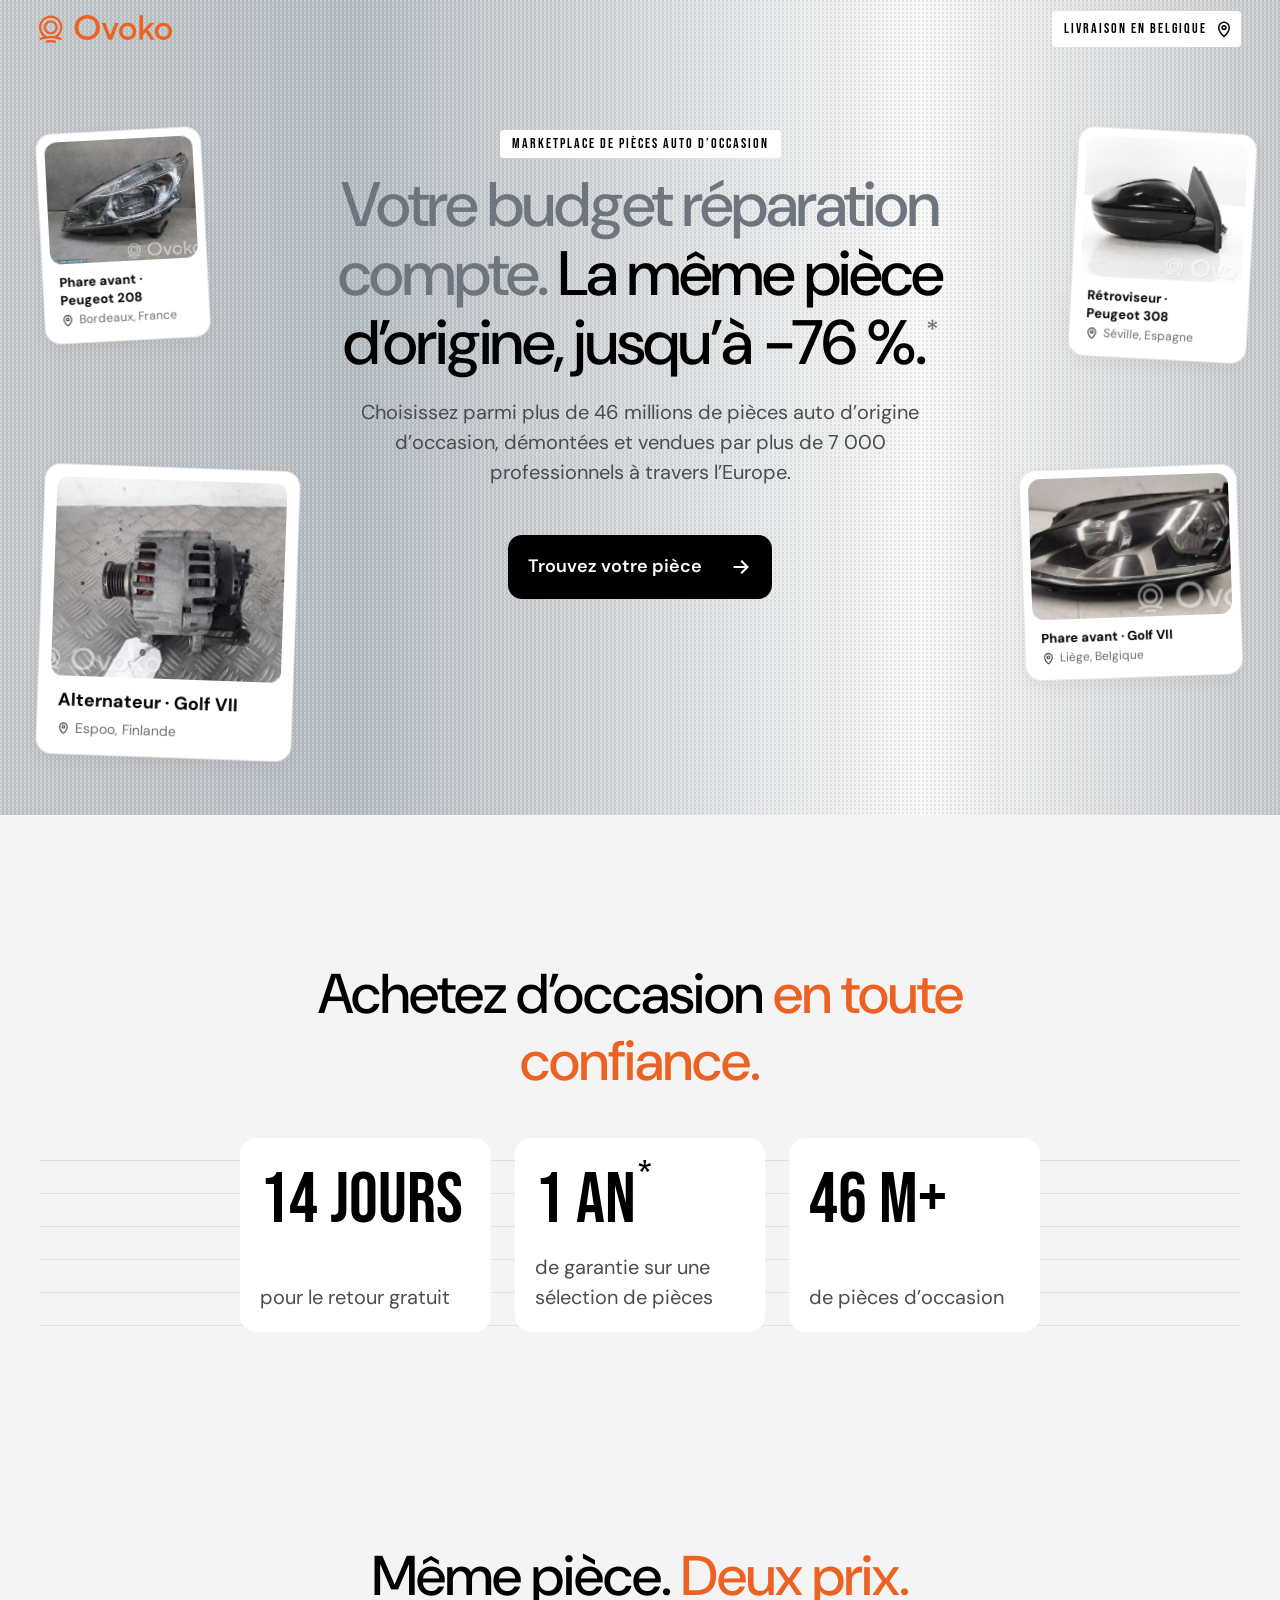
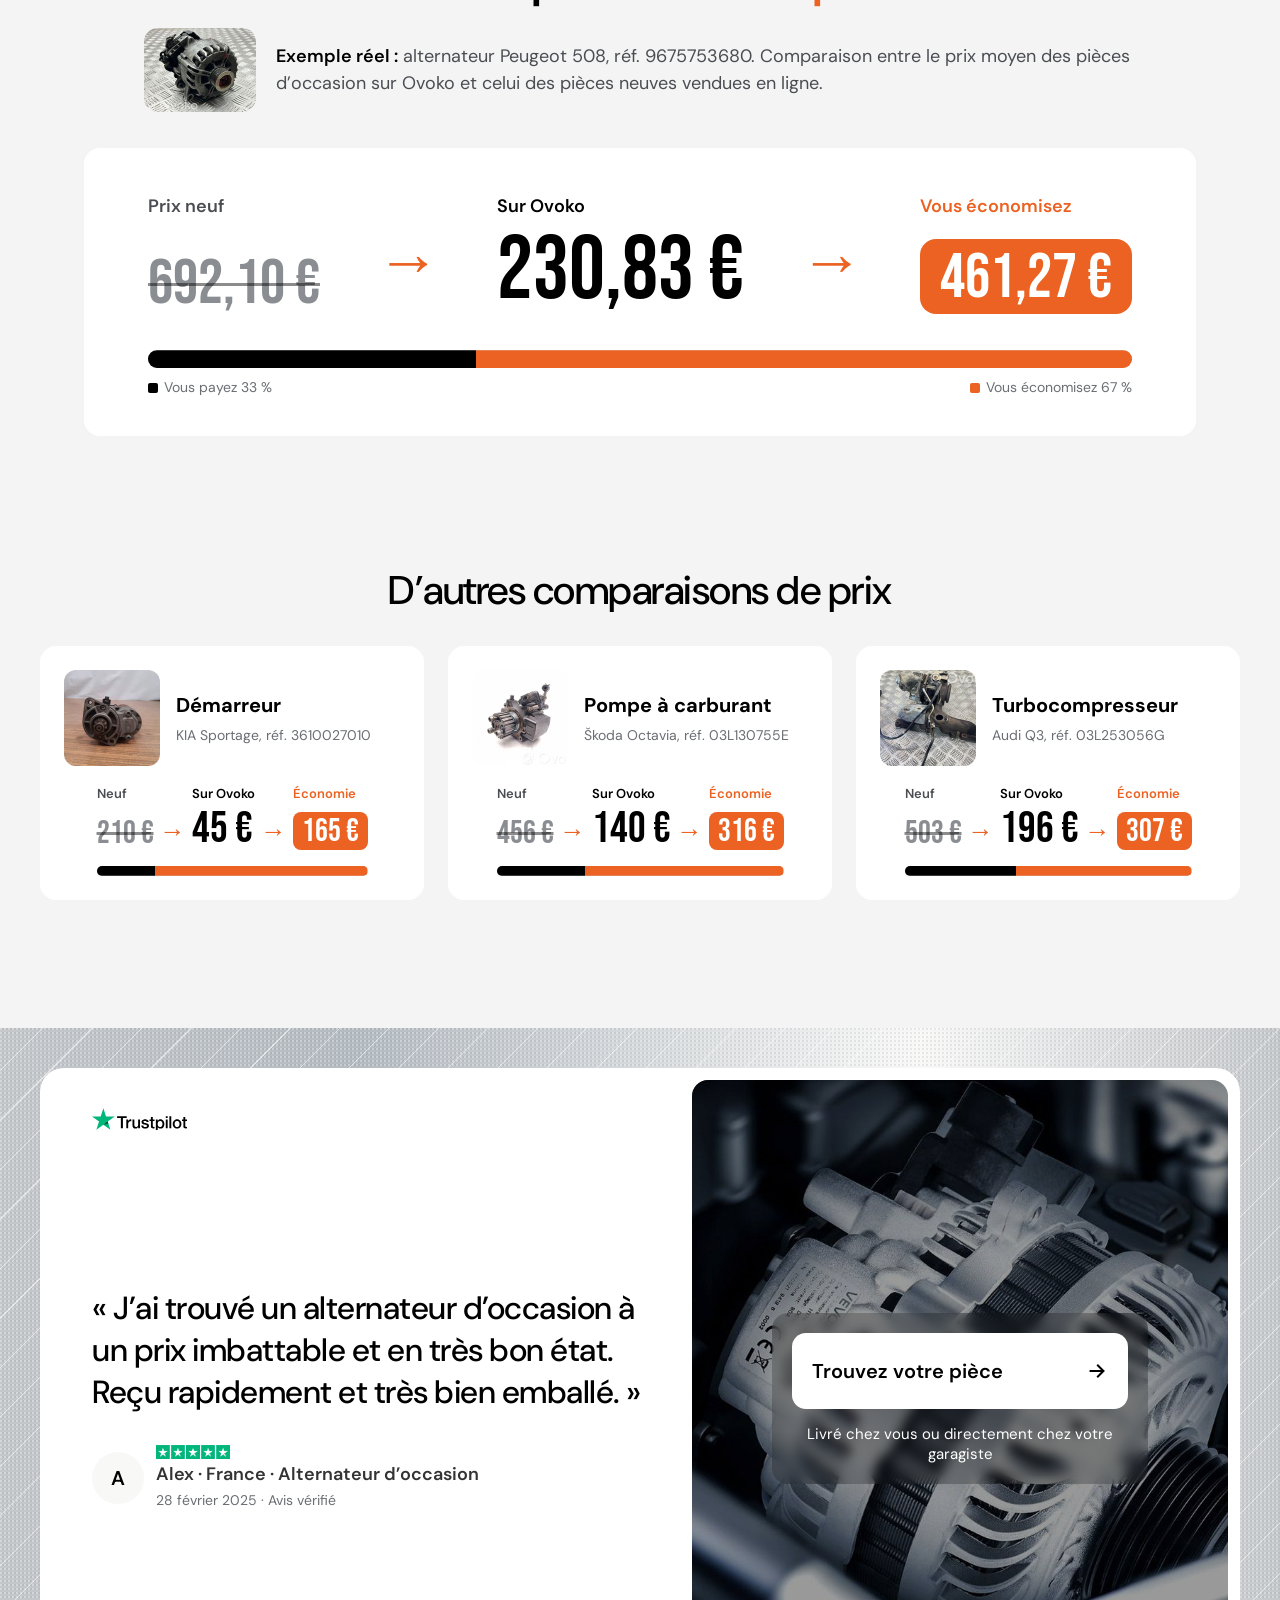
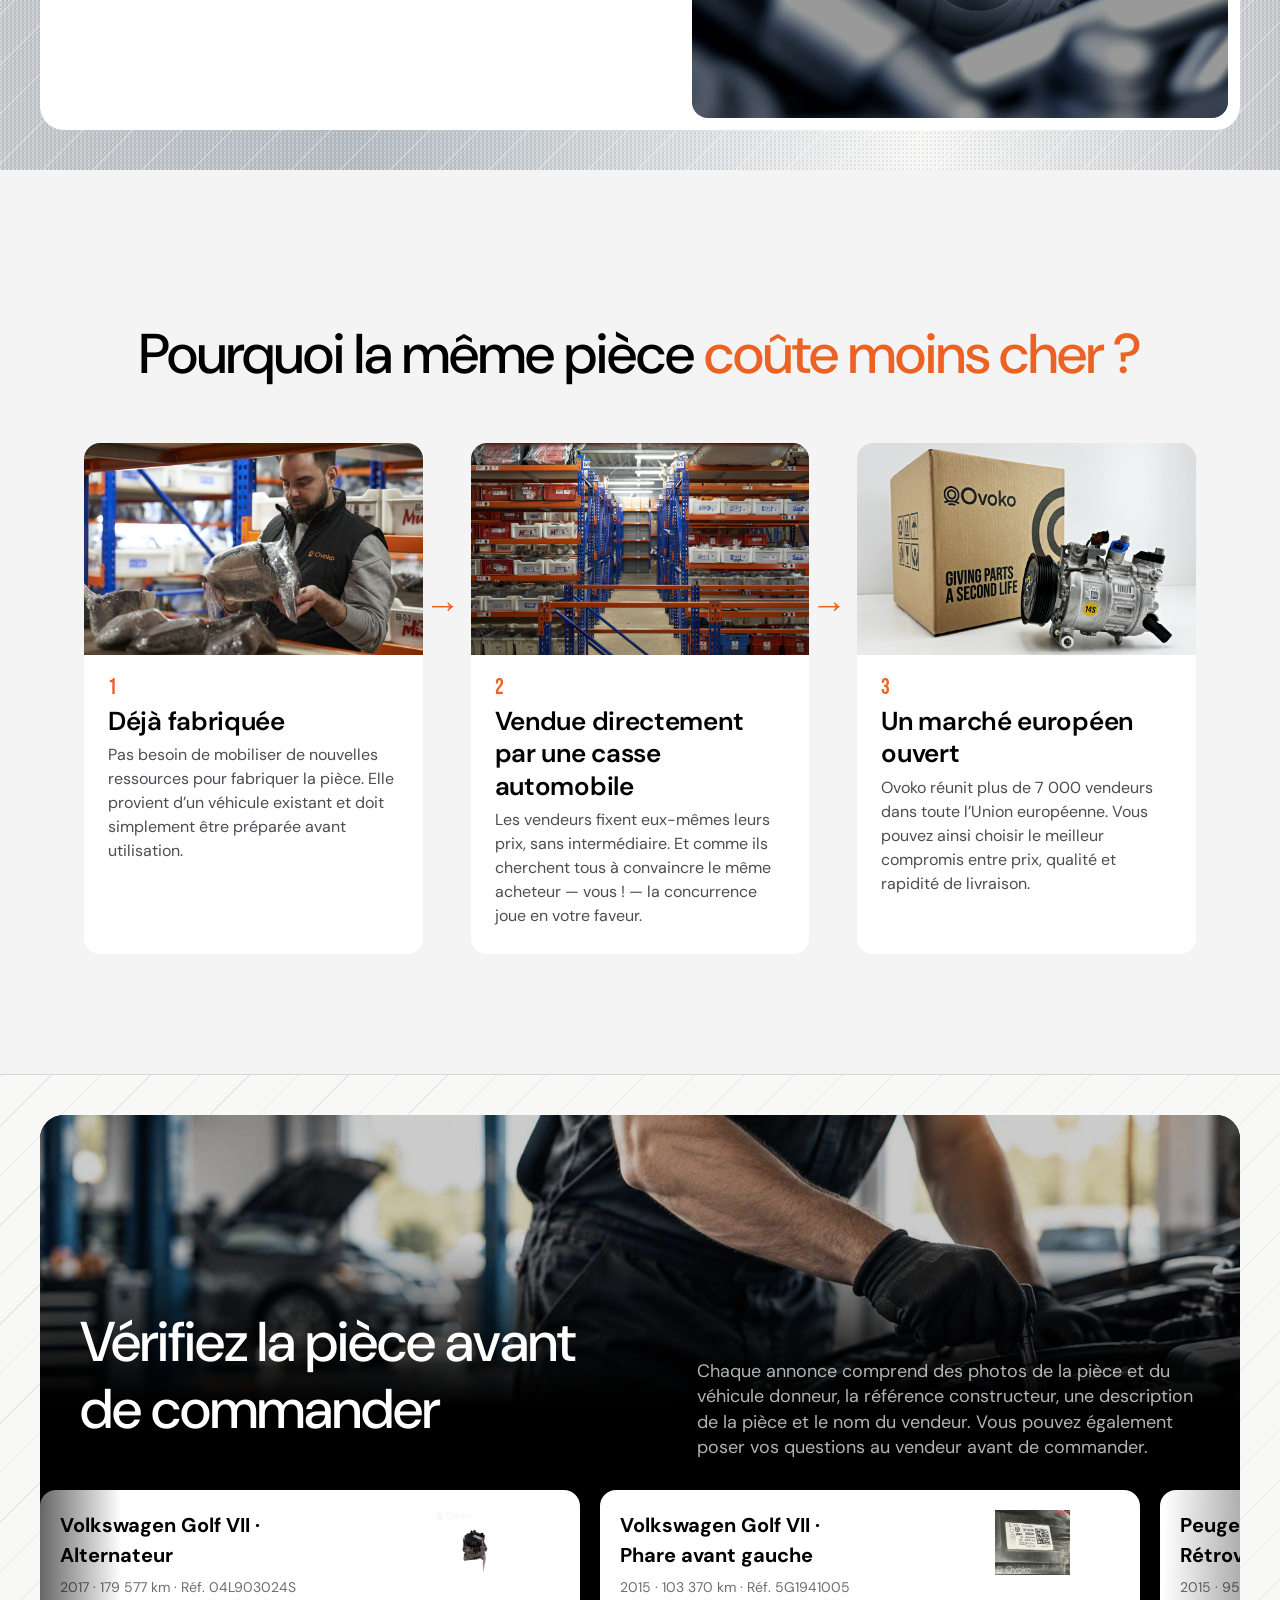
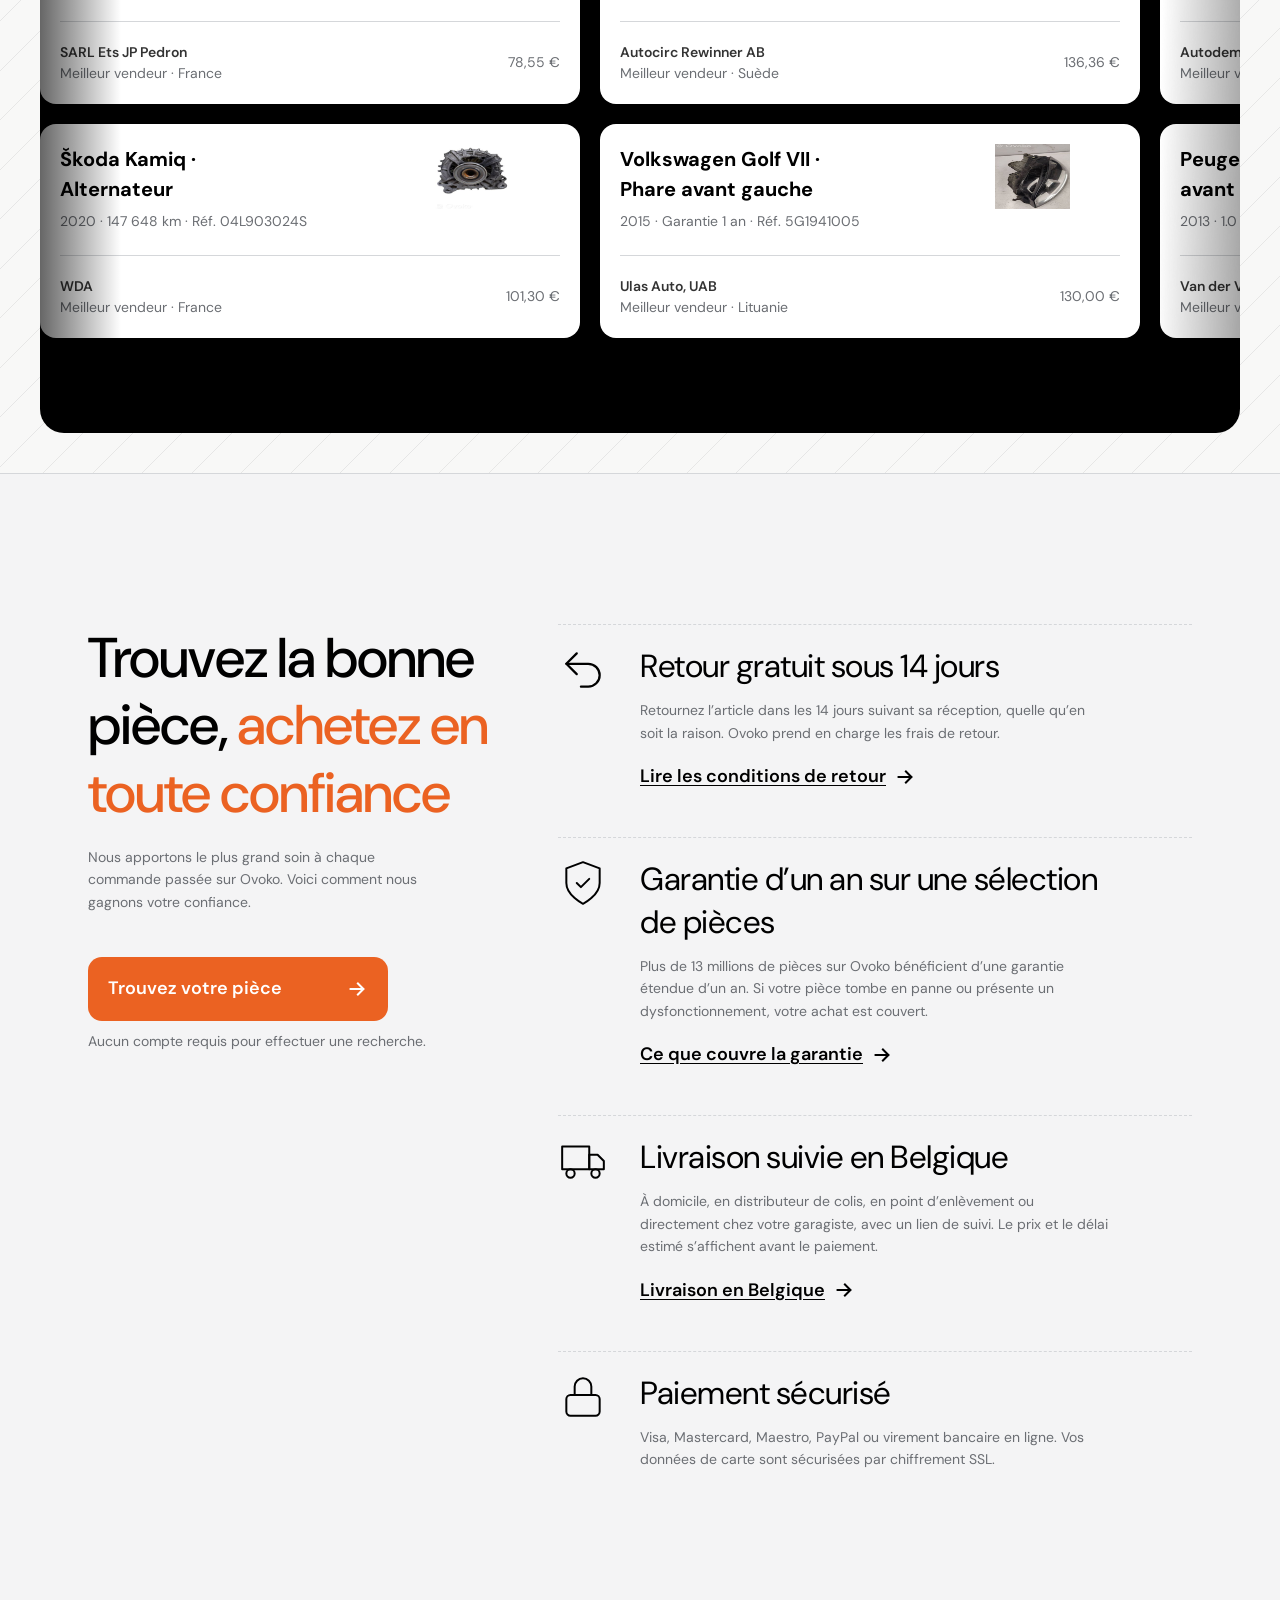
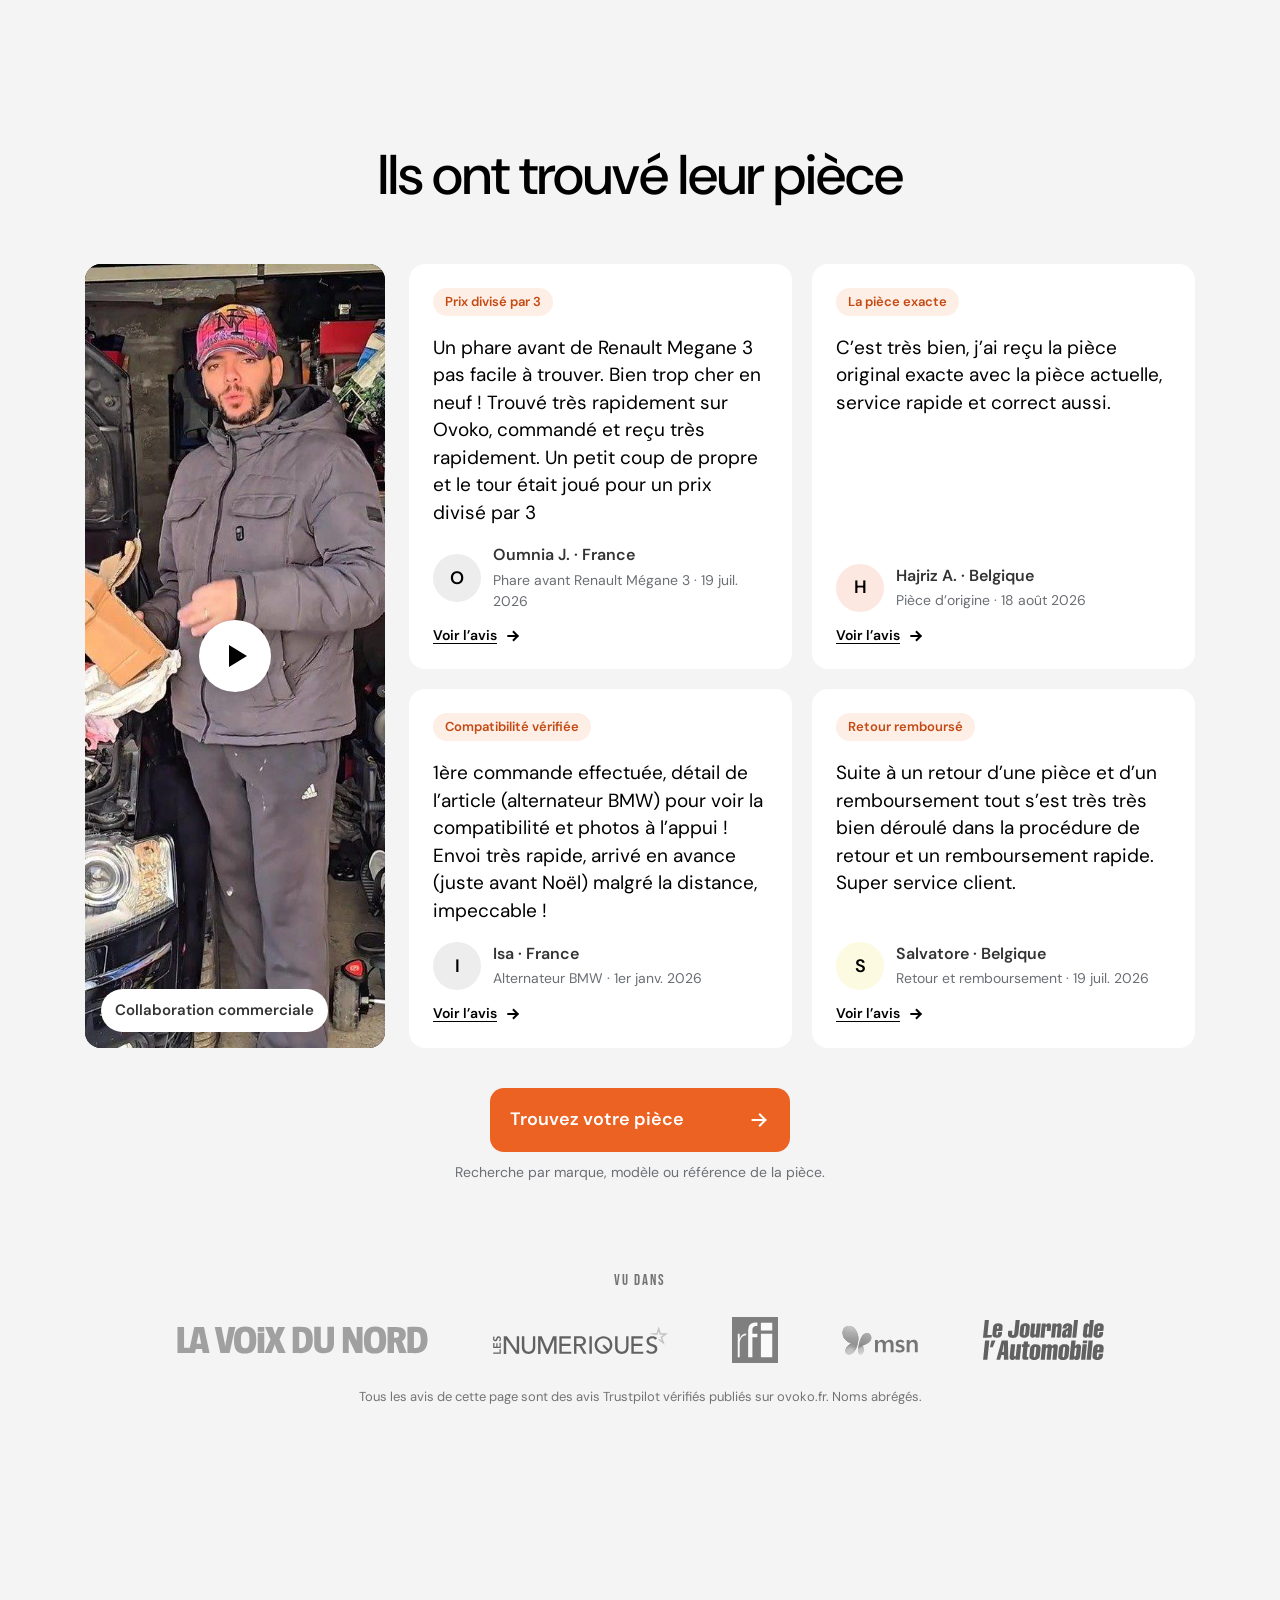
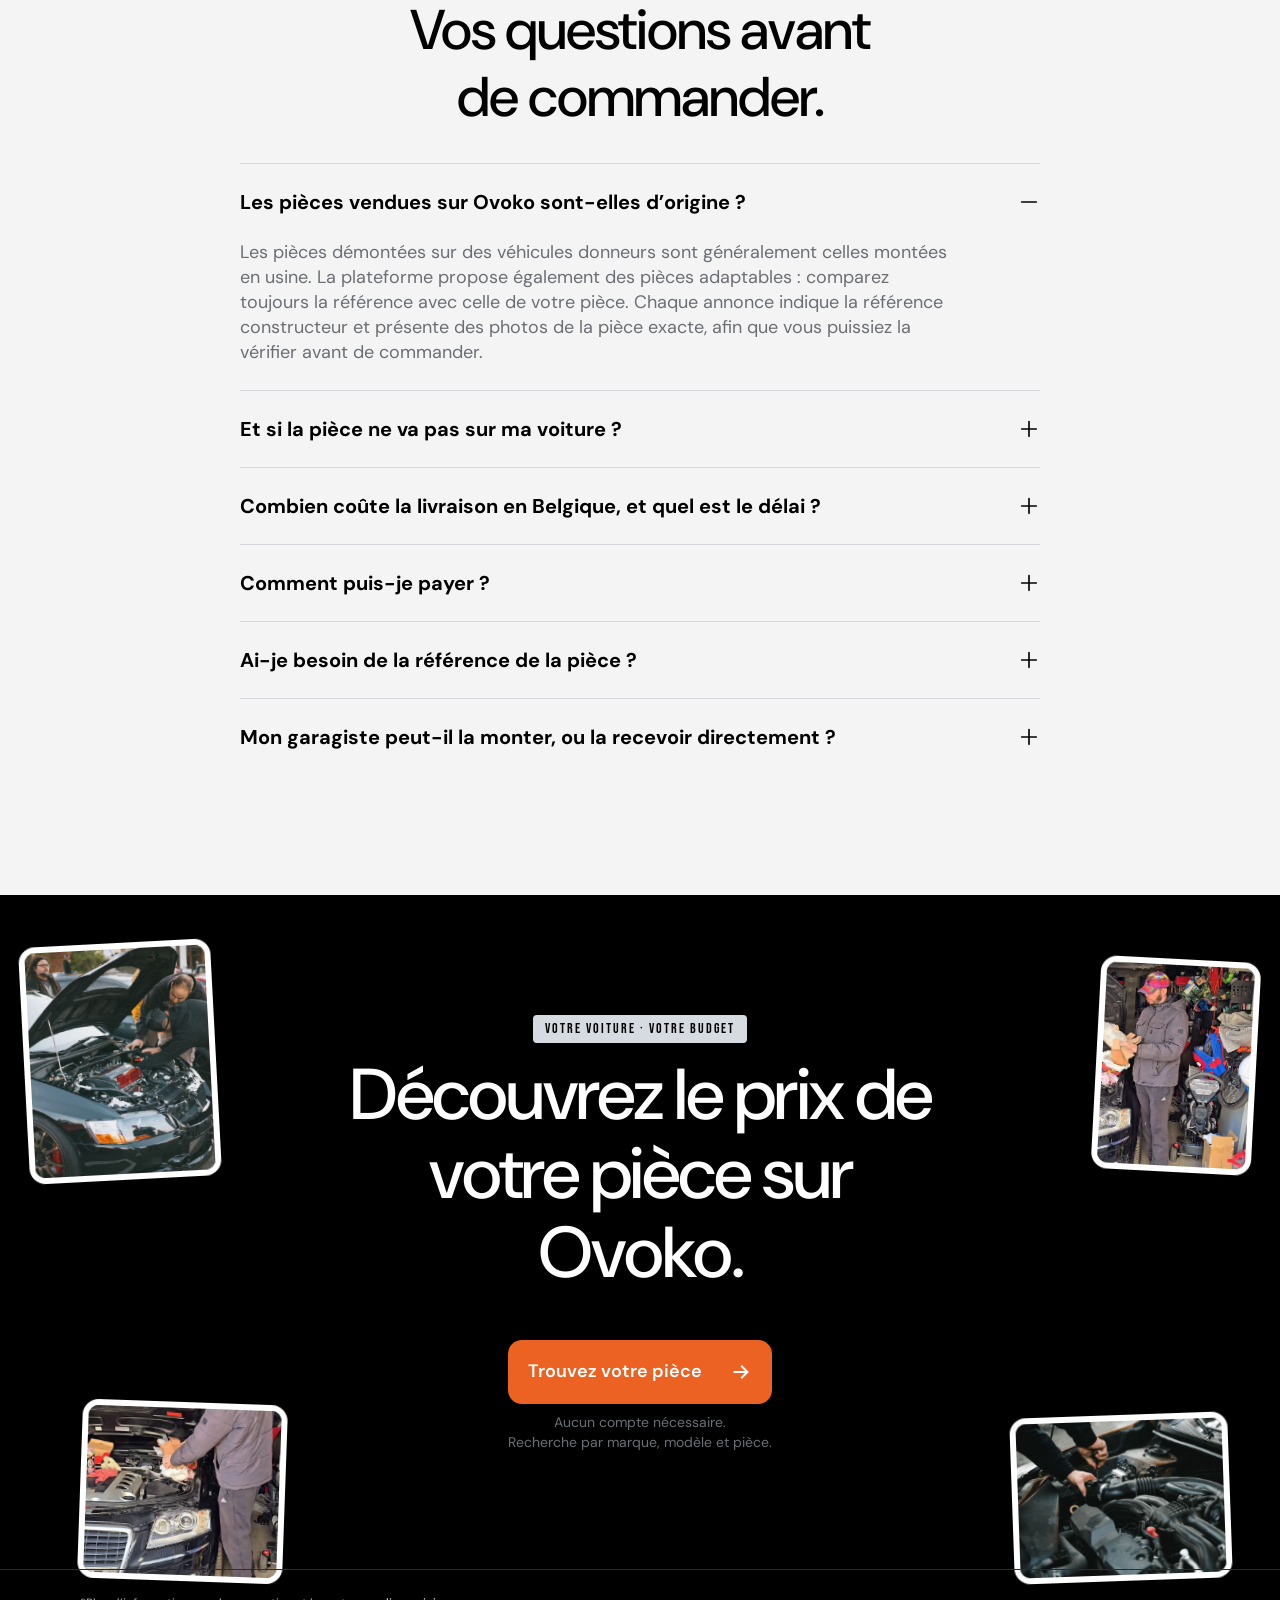
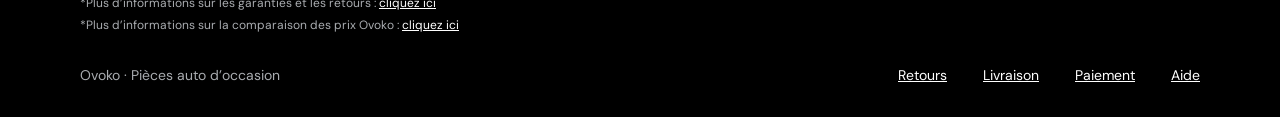
==== commit ad1db05c: "Client answers 30 Sep: CTAs to ovoko.be/fr, hero helper removed - All six "Trouvez votre pièce" CTAs" ====
--- a/index.html
+++ b/index.html
@@ -53,8 +53,7 @@
       <h1><span class="muted">Votre budget réparation compte.</span> La même pièce d’origine, jusqu’à −76&nbsp;%.<span class="ast">*</span></h1>
       <p class="hero-a__sub">Choisissez parmi plus de 46&nbsp;millions de pièces auto d’origine d’occasion, démontées et vendues par plus de 7&nbsp;000 professionnels à travers l’Europe.</p>
       <div class="hero-a__cta">
-        <a class="btn js-cta" data-cta="hero" href="https://ovoko.be/fr/chercher">Trouvez votre pièce <img src="assets/icons/arrow-white.svg" alt="" width="22" height="22"></a>
-        <p class="micro">Aucun compte nécessaire.<br>Recherche par marque, modèle et nom de la&nbsp;pièce.</p>
+        <a class="btn js-cta" data-cta="hero" href="https://ovoko.be/fr">Trouvez votre pièce <img src="assets/icons/arrow-white.svg" alt="" width="22" height="22"></a>
       </div>
       <ul class="checklist">
         <li>Retour gratuit sous 14&nbsp;jours, quelle qu’en soit la raison</li>
@@ -214,7 +213,7 @@
       </figure>
       <div class="band__cta">
         <div class="glass">
-          <a class="btn btn--light js-cta" data-cta="mid" href="https://ovoko.be/fr/chercher">Trouvez votre pièce <img src="assets/icons/arrow.svg" alt="" width="22" height="22"></a>
+          <a class="btn btn--light js-cta" data-cta="mid" href="https://ovoko.be/fr">Trouvez votre pièce <img src="assets/icons/arrow.svg" alt="" width="22" height="22"></a>
           <p>Livré chez vous ou directement chez votre garagiste</p>
         </div>
       </div>
@@ -334,7 +333,7 @@
         </li>
       </ul>
       <div class="mid-cta">
-        <a class="btn btn--orange js-cta" data-cta="mid-protect" href="https://ovoko.be/fr/chercher">Trouvez votre pièce <img src="assets/icons/arrow-white.svg" alt="" width="22" height="22"></a>
+        <a class="btn btn--orange js-cta" data-cta="mid-protect" href="https://ovoko.be/fr">Trouvez votre pièce <img src="assets/icons/arrow-white.svg" alt="" width="22" height="22"></a>
       <p class="micro">Aucun compte requis pour effectuer une recherche.</p>
     </div>
     </div>
@@ -382,7 +381,7 @@
     </div>
 
     <div class="mid-cta">
-      <a class="btn btn--orange js-cta" data-cta="mid-stories" href="https://ovoko.be/fr/chercher">Trouvez votre pièce <img src="assets/icons/arrow-white.svg" alt="" width="22" height="22"></a>
+      <a class="btn btn--orange js-cta" data-cta="mid-stories" href="https://ovoko.be/fr">Trouvez votre pièce <img src="assets/icons/arrow-white.svg" alt="" width="22" height="22"></a>
       <p class="micro">Recherche par marque, modèle ou référence de la pièce.</p>
     </div>
 
@@ -449,7 +448,7 @@
       <h2>Découvrez le prix de votre pièce sur Ovoko.</h2>
     </div>
     <div class="btn-wrap">
-      <a class="btn btn--orange js-cta" data-cta="final" href="https://ovoko.be/fr/chercher">Trouvez votre pièce <img src="assets/icons/arrow-white.svg" alt="" width="22" height="22"></a>
+      <a class="btn btn--orange js-cta" data-cta="final" href="https://ovoko.be/fr">Trouvez votre pièce <img src="assets/icons/arrow-white.svg" alt="" width="22" height="22"></a>
       <p class="micro">Aucun compte nécessaire.<br>Recherche par marque, modèle et pièce.</p>
     </div>
   </div>
@@ -472,7 +471,7 @@
 
 <div class="sticky-cta" data-sticky aria-hidden="true">
   <p class="micro">Aucun compte nécessaire</p>
-  <a class="btn js-cta" data-cta="sticky" href="https://ovoko.be/fr/chercher" tabindex="-1">Trouvez votre pièce <img src="assets/icons/arrow-white.svg" alt="" width="22" height="22"></a>
+  <a class="btn js-cta" data-cta="sticky" href="https://ovoko.be/fr" tabindex="-1">Trouvez votre pièce <img src="assets/icons/arrow-white.svg" alt="" width="22" height="22"></a>
 </div>
 
 <script src="assets/js/main.js" defer></script>
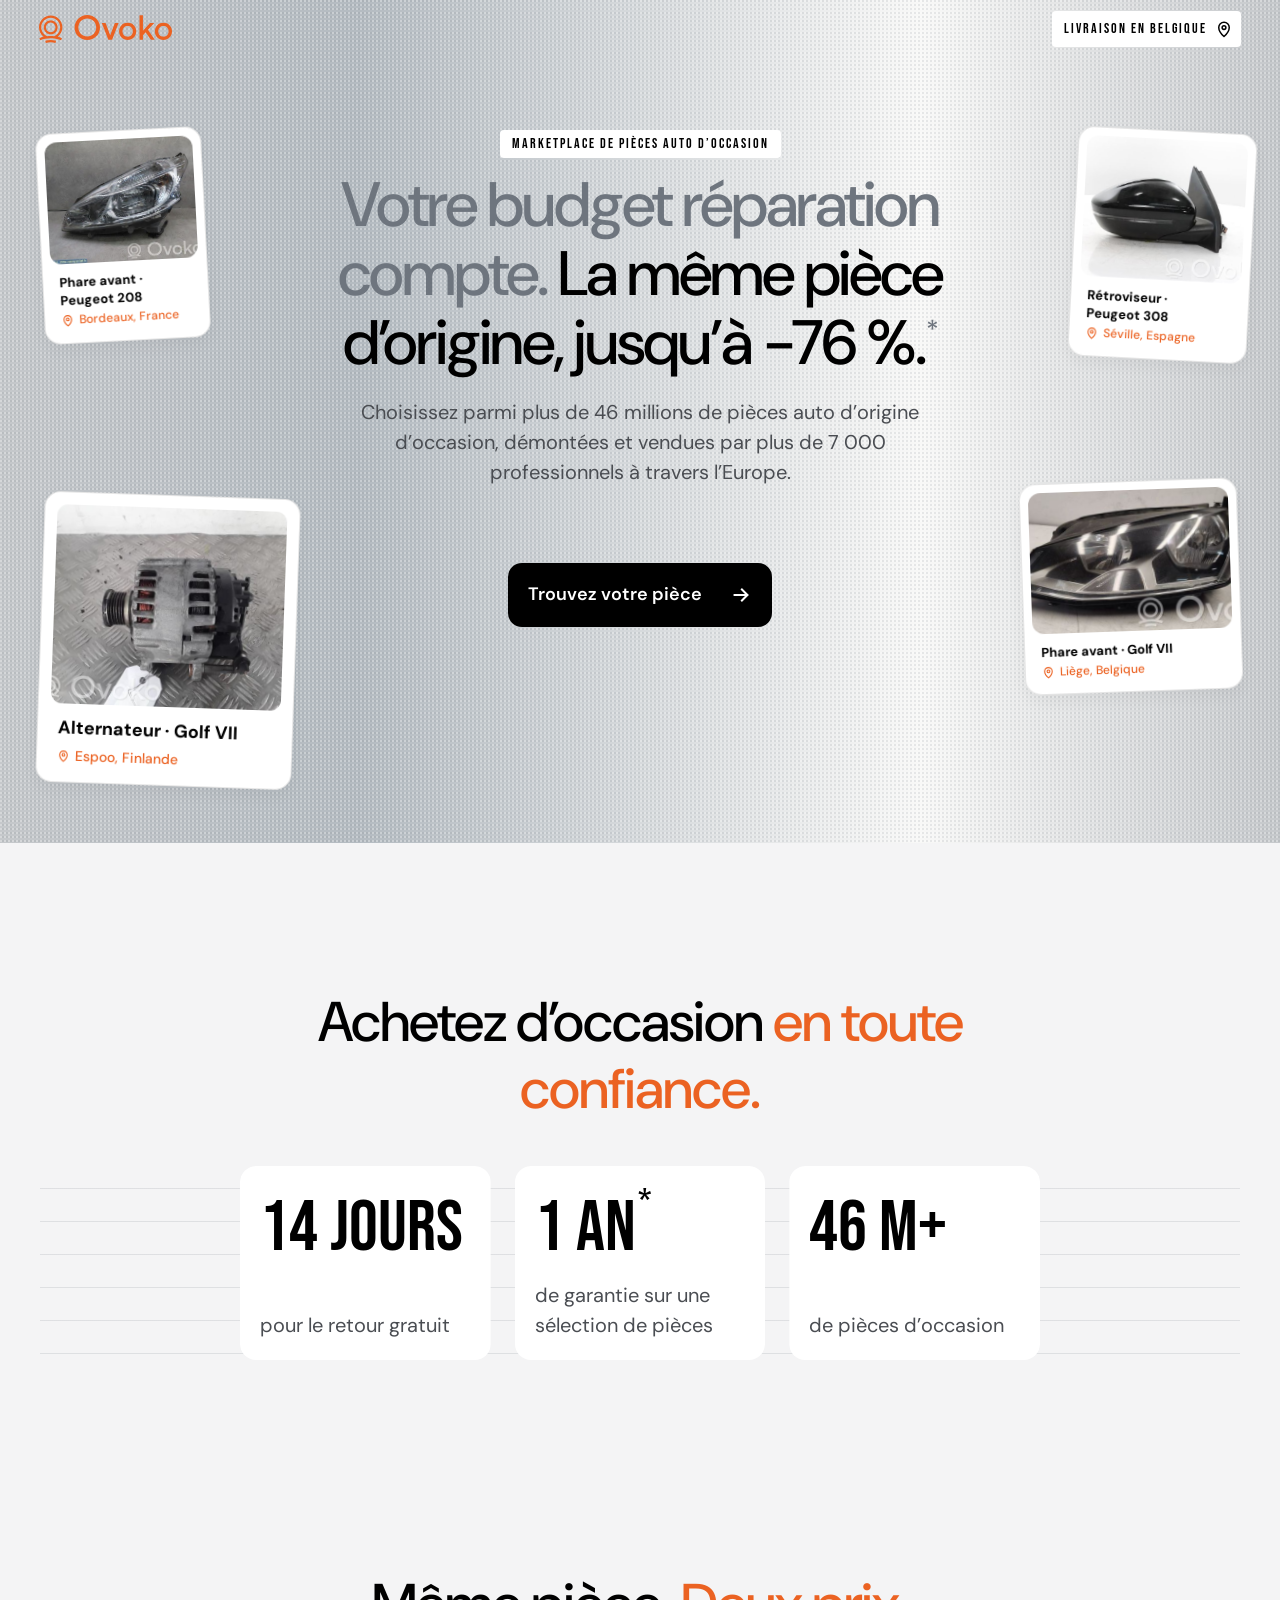
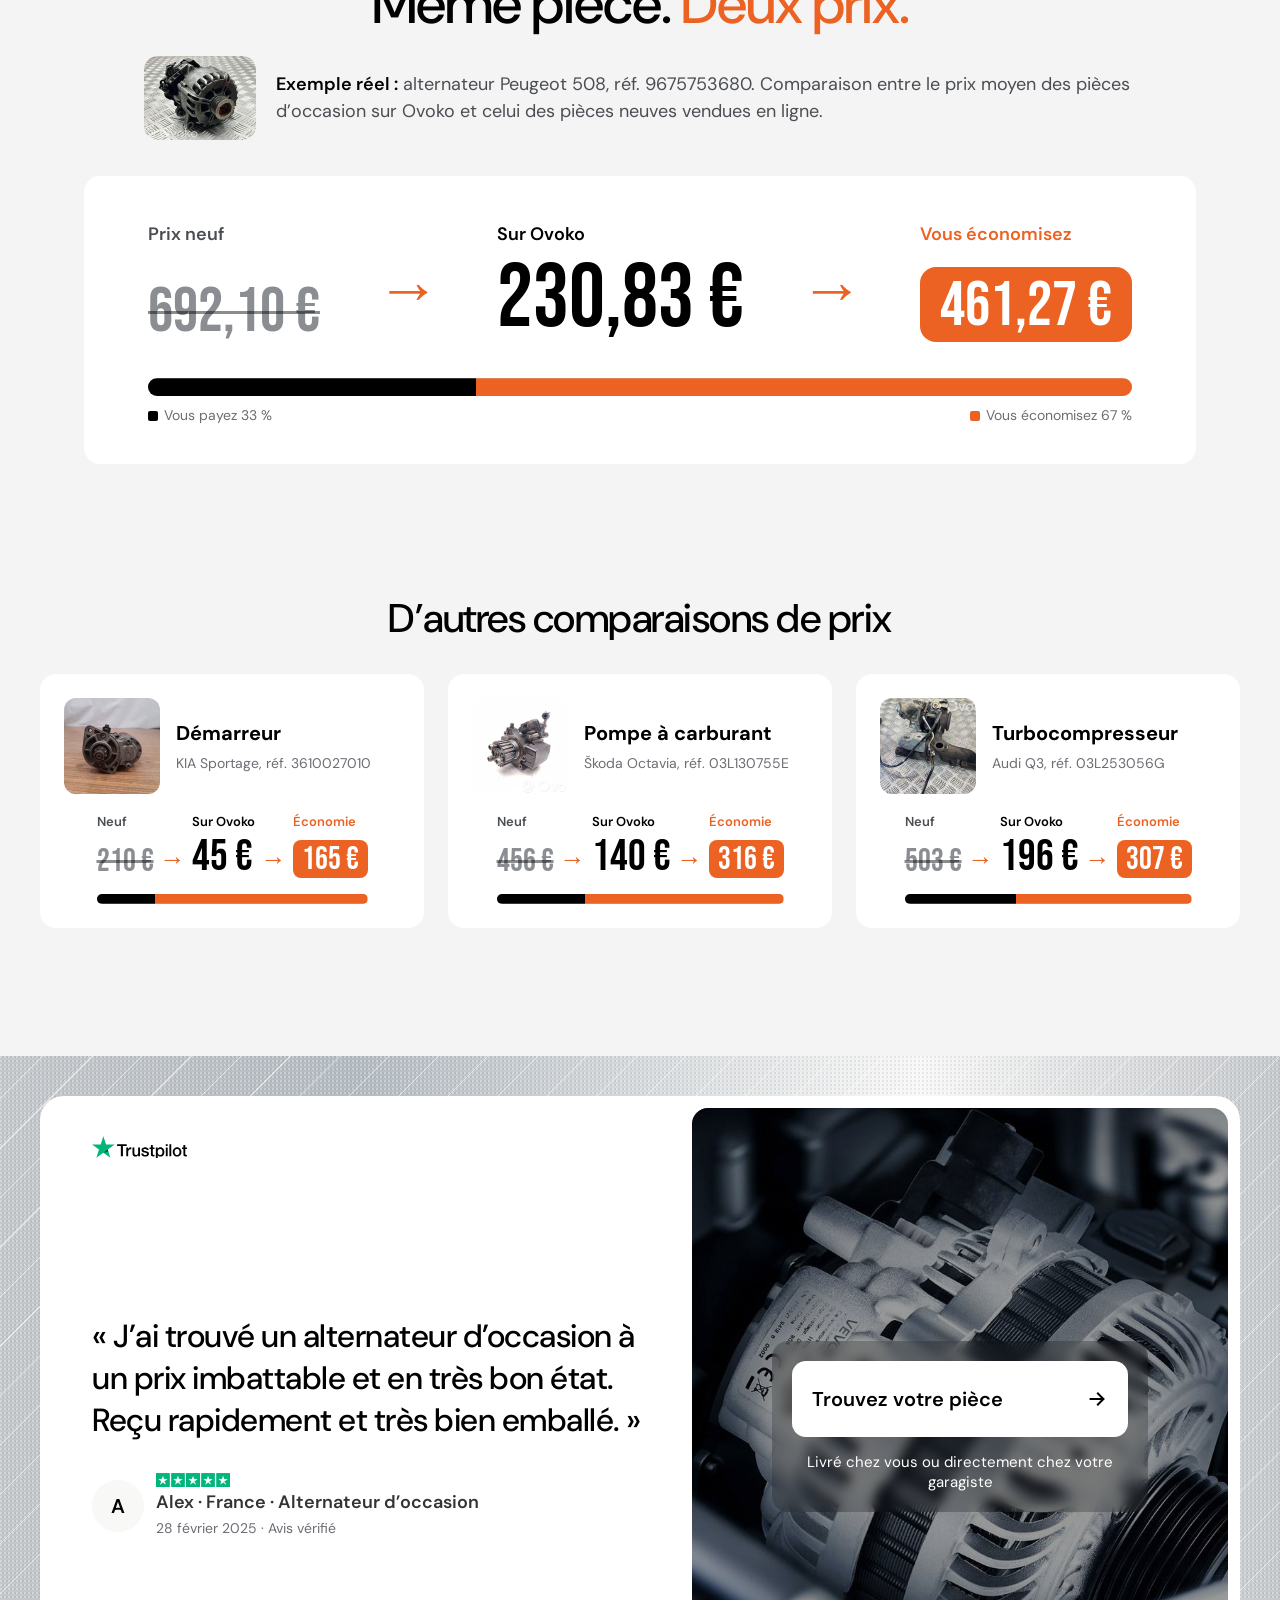
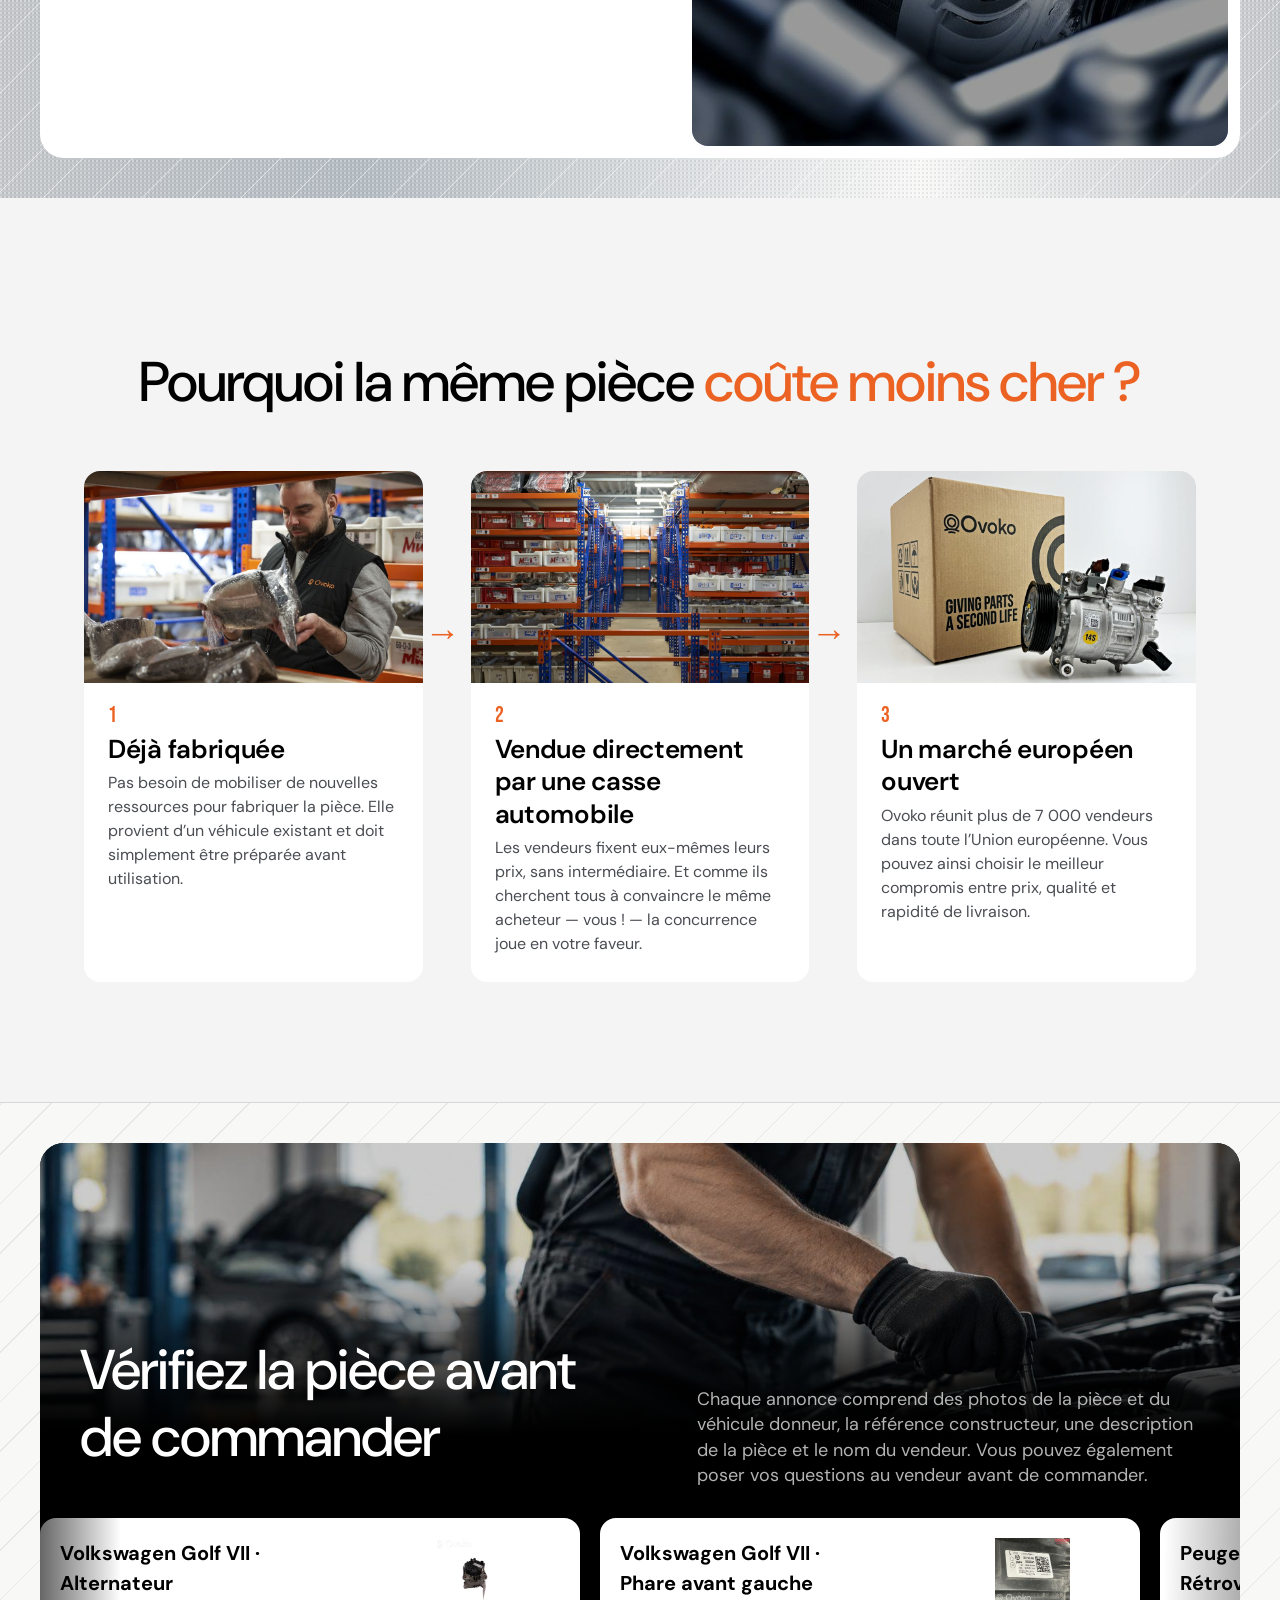
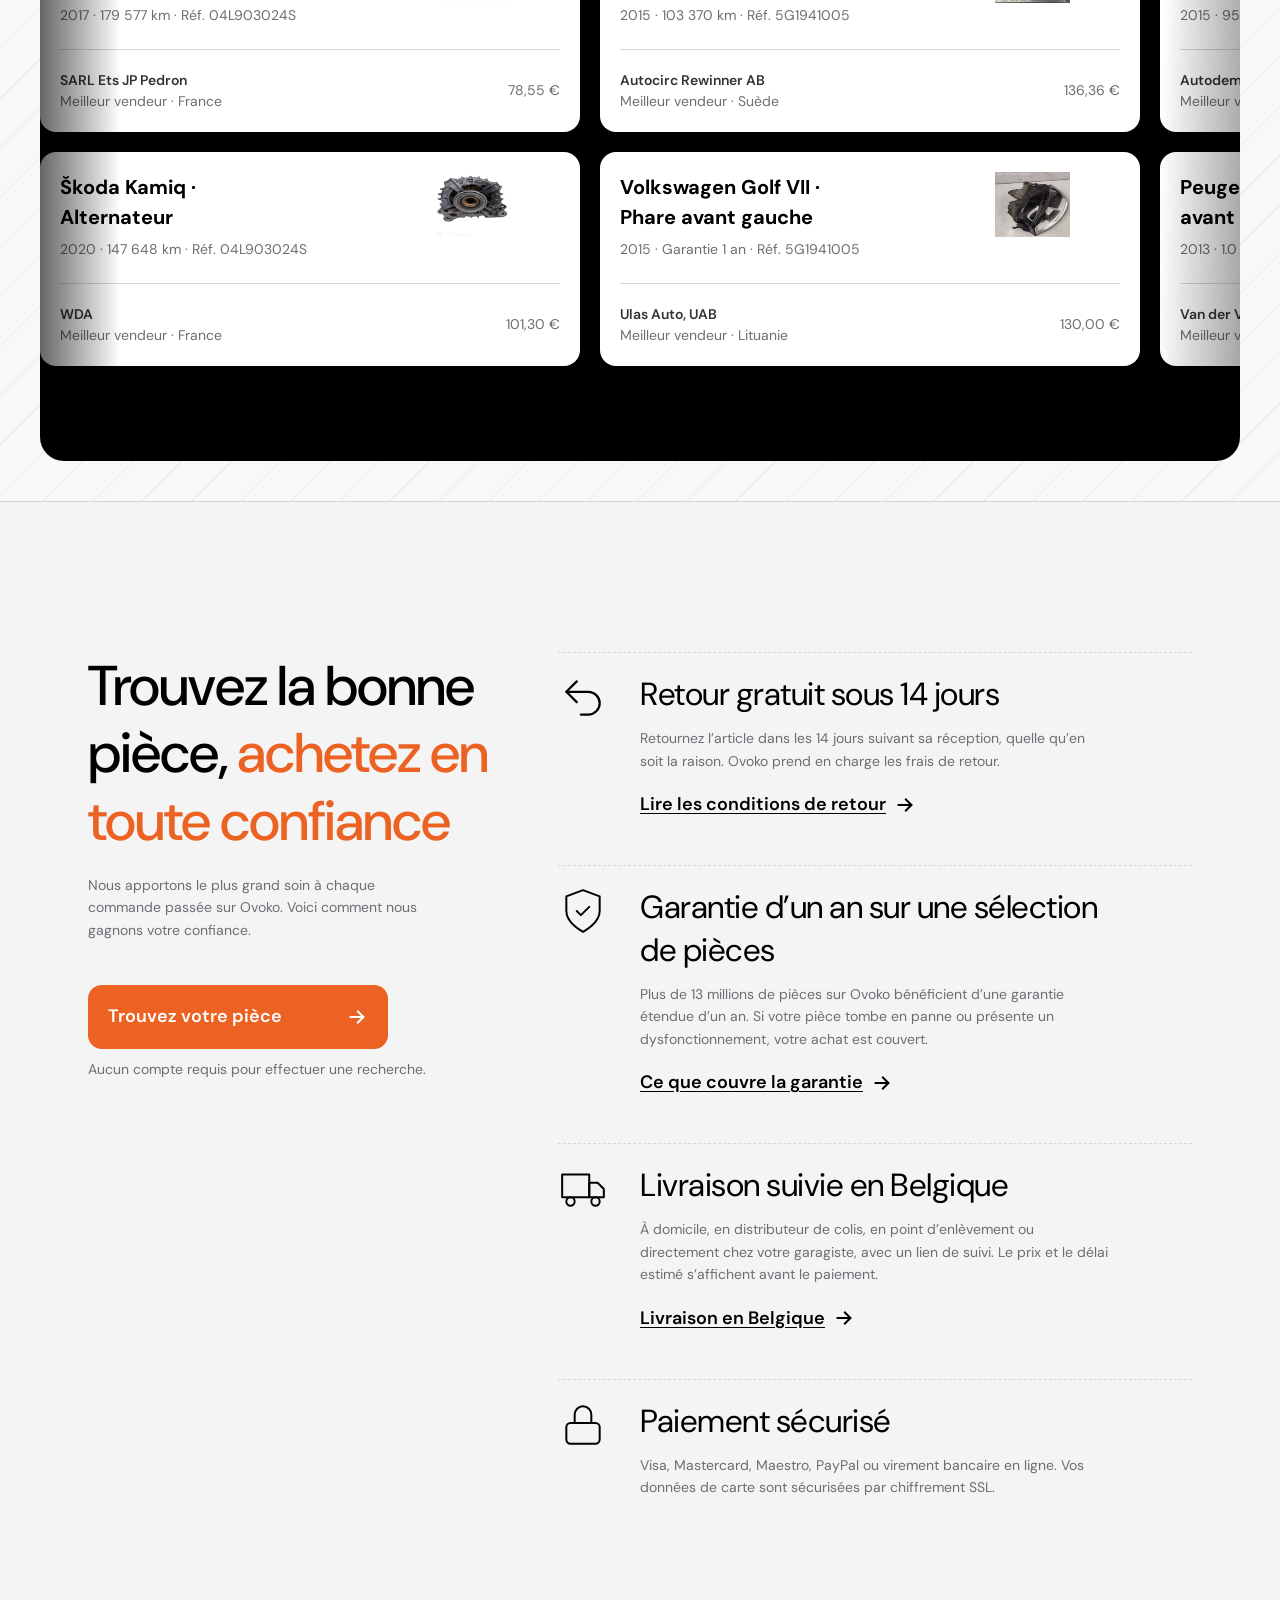
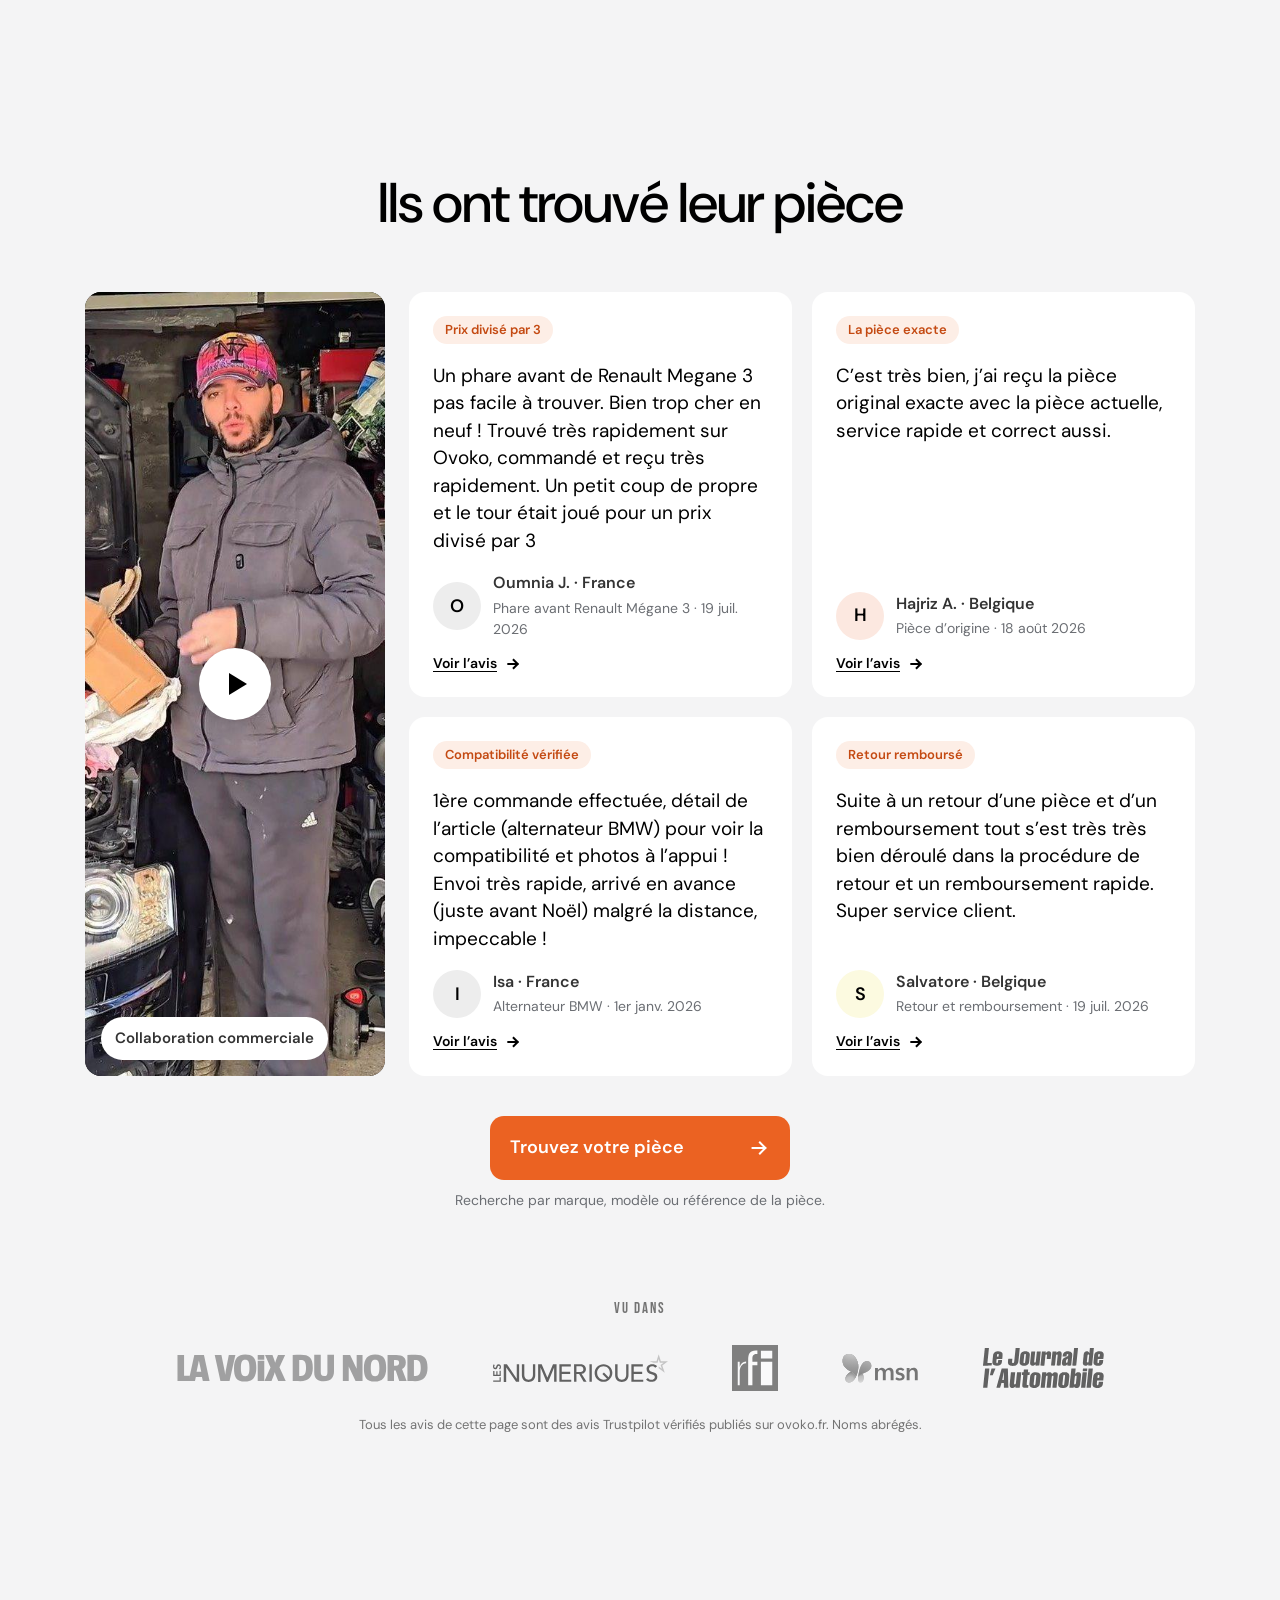
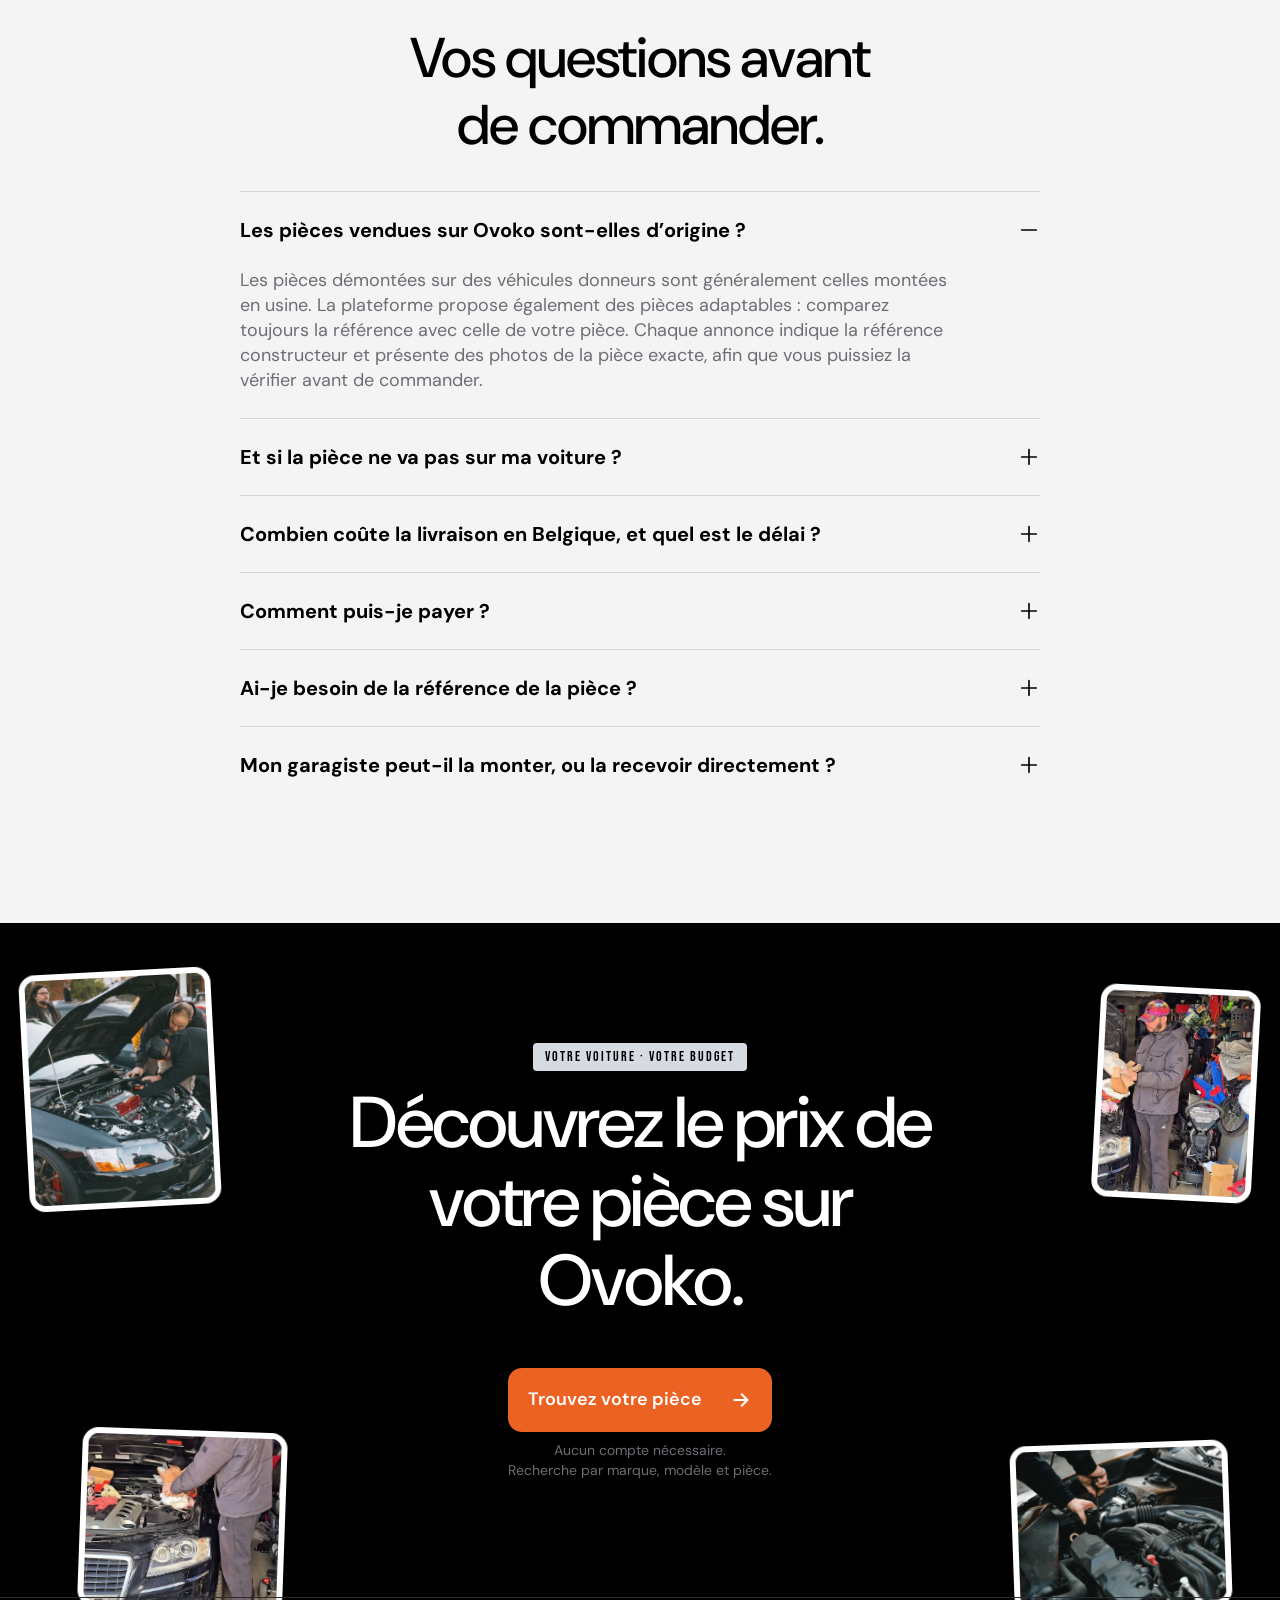
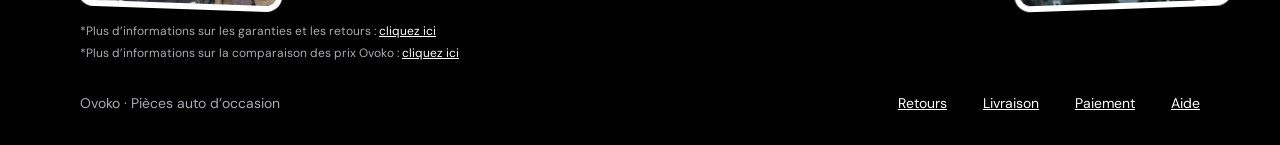
==== commit 954ba5f5: "No UTMs on outbound links; every external link opens in a new tab - main.js: removed the UTM / fbcli" ====
--- a/index.html
+++ b/index.html
@@ -43,8 +43,8 @@
 <header class="hero-a" id="top" data-parallax>
   <div class="site-header">
     <div class="site-header__inner container">
-      <a href="https://ovoko.be/fr" aria-label="Ovoko"><img class="logo" src="assets/icons/logo-orange.svg" width="133" height="28" alt="Ovoko"></a>
-      <a class="pill-geo" href="https://ovoko.be/fr/livraison">Livraison en Belgique <img src="assets/icons/pin.svg" alt="" width="18" height="18"></a>
+      <a href="https://ovoko.be/fr" aria-label="Ovoko" target="_blank" rel="noopener"><img class="logo" src="assets/icons/logo-orange.svg" width="133" height="28" alt="Ovoko"></a>
+      <a class="pill-geo" href="https://ovoko.be/fr/livraison" target="_blank" rel="noopener">Livraison en Belgique <img src="assets/icons/pin.svg" alt="" width="18" height="18"></a>
     </div>
   </div>
   <div class="hero-a__body container">
@@ -53,7 +53,7 @@
       <h1><span class="muted">Votre budget réparation compte.</span> La même pièce d’origine, jusqu’à −76&nbsp;%.<span class="ast">*</span></h1>
       <p class="hero-a__sub">Choisissez parmi plus de 46&nbsp;millions de pièces auto d’origine d’occasion, démontées et vendues par plus de 7&nbsp;000 professionnels à travers l’Europe.</p>
       <div class="hero-a__cta">
-        <a class="btn js-cta" data-cta="hero" href="https://ovoko.be/fr">Trouvez votre pièce <img src="assets/icons/arrow-white.svg" alt="" width="22" height="22"></a>
+        <a class="btn js-cta" data-cta="hero" href="https://ovoko.be/fr" target="_blank" rel="noopener">Trouvez votre pièce <img src="assets/icons/arrow-white.svg" alt="" width="22" height="22"></a>
       </div>
       <ul class="checklist">
         <li>Retour gratuit sous 14&nbsp;jours, quelle qu’en soit la raison</li>
@@ -213,7 +213,7 @@
       </figure>
       <div class="band__cta">
         <div class="glass">
-          <a class="btn btn--light js-cta" data-cta="mid" href="https://ovoko.be/fr">Trouvez votre pièce <img src="assets/icons/arrow.svg" alt="" width="22" height="22"></a>
+          <a class="btn btn--light js-cta" data-cta="mid" href="https://ovoko.be/fr" target="_blank" rel="noopener">Trouvez votre pièce <img src="assets/icons/arrow.svg" alt="" width="22" height="22"></a>
           <p>Livré chez vous ou directement chez votre garagiste</p>
         </div>
       </div>
@@ -255,33 +255,33 @@
       </div>
       <div class="marquee" aria-label="Annonces réelles sur ovoko.be">
         <div class="marquee__row" data-marquee>
-          <a class="lcard js-cta" data-cta="listing" href="https://ovoko.be/fr/chercher?q=04L903024S">
+          <a class="lcard js-cta" data-cta="listing" href="https://ovoko.be/fr/chercher?q=04L903024S" target="_blank" rel="noopener">
             <div class="lcard__top"><div><h3>Volkswagen Golf VII · Alternateur</h3><p>2017 · 179&nbsp;577&nbsp;km · Réf. 04L903024S</p></div><span class="thumb"><img src="assets/img/l-pedron.jpg" alt="" width="75" height="65" loading="lazy"></span></div>
             <hr><div class="lcard__seller"><div><b>SARL Ets JP Pedron</b><span>Meilleur vendeur · France</span></div><span class="lcard__price">78,55&nbsp;€</span></div>
           </a>
-          <a class="lcard js-cta" data-cta="listing" href="https://ovoko.be/fr/les-pieces/ayg1055655-5g1941005-volkswagen-golf-vii-phare-frontale">
+          <a class="lcard js-cta" data-cta="listing" href="https://ovoko.be/fr/les-pieces/ayg1055655-5g1941005-volkswagen-golf-vii-phare-frontale" target="_blank" rel="noopener">
             <div class="lcard__top"><div><h3>Volkswagen Golf VII · Phare avant gauche</h3><p>2015 · 103&nbsp;370&nbsp;km · Réf. 5G1941005</p></div><span class="thumb"><img src="assets/img/l-rewinner.jpg" alt="" width="75" height="65" loading="lazy"></span></div>
             <hr><div class="lcard__seller"><div><b>Autocirc Rewinner AB</b><span>Meilleur vendeur · Suède</span></div><span class="lcard__price">136,36&nbsp;€</span></div>
           </a>
-          <a class="lcard js-cta" data-cta="listing" href="https://ovoko.be/fr/les-pieces/svk191282-1611508780-peugeot-308-retroviseur-electrique-de-porte-avant">
+          <a class="lcard js-cta" data-cta="listing" href="https://ovoko.be/fr/les-pieces/svk191282-1611508780-peugeot-308-retroviseur-electrique-de-porte-avant" target="_blank" rel="noopener">
             <div class="lcard__top"><div><h3>Peugeot 308 · Rétroviseur droit</h3><p>2015 · 95&nbsp;380&nbsp;km · Réf. 1611508780</p></div><span class="thumb"><img src="assets/img/l-snuverink.jpg" alt="" width="75" height="65" loading="lazy"></span></div>
             <hr><div class="lcard__seller"><div><b>Autodemontagebedrijf Snuverink</b><span>Meilleur vendeur · Pays-Bas</span></div><span class="lcard__price">103,88&nbsp;€</span></div>
           </a>
-          <a class="lcard js-cta" data-cta="listing" href="https://ovoko.be/fr/les-pieces/euw27689-9802221880-peugeot-208-i-phare-frontale">
+          <a class="lcard js-cta" data-cta="listing" href="https://ovoko.be/fr/les-pieces/euw27689-9802221880-peugeot-208-i-phare-frontale" target="_blank" rel="noopener">
             <div class="lcard__top"><div><h3>Peugeot 208 · Phare avant gauche</h3><p>2014 · 115&nbsp;000&nbsp;km · Réf. 9802221880</p></div><span class="thumb"><img src="assets/img/l-osamyynti.jpg" alt="" width="75" height="65" loading="lazy"></span></div>
             <hr><div class="lcard__seller"><div><b>Autocirc Osamyynti AF Oy</b><span>Meilleur vendeur · Finlande</span></div><span class="lcard__price">150,00&nbsp;€</span></div>
           </a>
         </div>
         <div class="marquee__row marquee__row--rev" data-marquee>
-          <a class="lcard js-cta" data-cta="listing" href="https://ovoko.be/fr/les-pieces/bzb24600-04l903024s-skoda-kamiq-generateur-alternateur">
+          <a class="lcard js-cta" data-cta="listing" href="https://ovoko.be/fr/les-pieces/bzb24600-04l903024s-skoda-kamiq-generateur-alternateur" target="_blank" rel="noopener">
             <div class="lcard__top"><div><h3>Škoda Kamiq · Alternateur</h3><p>2020 · 147&nbsp;648&nbsp;km · Réf. 04L903024S</p></div><span class="thumb"><img src="assets/img/l-wda.jpg" alt="" width="75" height="65" loading="lazy"></span></div>
             <hr><div class="lcard__seller"><div><b>WDA</b><span>Meilleur vendeur · France</span></div><span class="lcard__price">101,30&nbsp;€</span></div>
           </a>
-          <a class="lcard js-cta" data-cta="listing" href="https://ovoko.be/fr/les-pieces/ula39194-5g1941005-volkswagen-golf-vii-phare-frontale">
+          <a class="lcard js-cta" data-cta="listing" href="https://ovoko.be/fr/les-pieces/ula39194-5g1941005-volkswagen-golf-vii-phare-frontale" target="_blank" rel="noopener">
             <div class="lcard__top"><div><h3>Volkswagen Golf VII · Phare avant gauche</h3><p>2015 · Garantie 1&nbsp;an · Réf. 5G1941005</p></div><span class="thumb"><img src="assets/img/l-ulas.jpg" alt="" width="75" height="65" loading="lazy"></span></div>
             <hr><div class="lcard__seller"><div><b>Ulas Auto, UAB</b><span>Meilleur vendeur · Lituanie</span></div><span class="lcard__price">130,00&nbsp;€</span></div>
           </a>
-          <a class="lcard js-cta" data-cta="listing" href="https://ovoko.be/fr/les-pieces/vnt129917-9802221880-peugeot-208-i-phare-frontale">
+          <a class="lcard js-cta" data-cta="listing" href="https://ovoko.be/fr/les-pieces/vnt129917-9802221880-peugeot-208-i-phare-frontale" target="_blank" rel="noopener">
             <div class="lcard__top"><div><h3>Peugeot 208 · Phare avant gauche</h3><p>2013 · 1.0 essence · Réf. 9802221880</p></div><span class="thumb"><img src="assets/img/l-vanderven.jpg" alt="" width="75" height="65" loading="lazy"></span></div>
             <hr><div class="lcard__seller"><div><b>Van der Ven Autorecycling</b><span>Meilleur vendeur · Pays-Bas</span></div><span class="lcard__price">82,49&nbsp;€</span></div>
           </a>
@@ -305,7 +305,7 @@
           <div>
             <h3>Retour gratuit sous 14&nbsp;jours</h3>
             <p class="body-s">Retournez l’article dans les 14&nbsp;jours suivant sa réception, quelle qu’en soit la raison. Ovoko prend en charge les frais de retour.</p>
-            <a class="link" href="https://ovoko.be/fr/retours-et-garantie">Lire les conditions de retour <img src="assets/icons/arrow.svg" alt="" width="22" height="22"></a>
+            <a class="link" href="https://ovoko.be/fr/retours-et-garantie" target="_blank" rel="noopener">Lire les conditions de retour <img src="assets/icons/arrow.svg" alt="" width="22" height="22"></a>
           </div>
         </li>
         <li>
@@ -313,7 +313,7 @@
           <div>
             <h3>Garantie d’un an sur une sélection de pièces</h3>
             <p class="body-s">Plus de 13&nbsp;millions de pièces sur Ovoko bénéficient d’une garantie étendue d’un an. Si votre pièce tombe en panne ou présente un dysfonctionnement, votre achat est couvert.</p>
-            <a class="link" href="https://ovoko.be/fr/retours-et-garantie">Ce que couvre la garantie <img src="assets/icons/arrow.svg" alt="" width="22" height="22"></a>
+            <a class="link" href="https://ovoko.be/fr/retours-et-garantie" target="_blank" rel="noopener">Ce que couvre la garantie <img src="assets/icons/arrow.svg" alt="" width="22" height="22"></a>
           </div>
         </li>
         <li>
@@ -321,7 +321,7 @@
           <div>
             <h3>Livraison suivie en Belgique</h3>
             <p class="body-s">À domicile, en distributeur de colis, en point d’enlèvement ou directement chez votre garagiste, avec un lien de suivi. Le prix et le délai estimé s’affichent avant le paiement.</p>
-            <a class="link" href="https://ovoko.be/fr/livraison">Livraison en Belgique <img src="assets/icons/arrow.svg" alt="" width="22" height="22"></a>
+            <a class="link" href="https://ovoko.be/fr/livraison" target="_blank" rel="noopener">Livraison en Belgique <img src="assets/icons/arrow.svg" alt="" width="22" height="22"></a>
           </div>
         </li>
         <li>
@@ -333,7 +333,7 @@
         </li>
       </ul>
       <div class="mid-cta">
-        <a class="btn btn--orange js-cta" data-cta="mid-protect" href="https://ovoko.be/fr">Trouvez votre pièce <img src="assets/icons/arrow-white.svg" alt="" width="22" height="22"></a>
+        <a class="btn btn--orange js-cta" data-cta="mid-protect" href="https://ovoko.be/fr" target="_blank" rel="noopener">Trouvez votre pièce <img src="assets/icons/arrow-white.svg" alt="" width="22" height="22"></a>
       <p class="micro">Aucun compte requis pour effectuer une recherche.</p>
     </div>
     </div>
@@ -381,7 +381,7 @@
     </div>
 
     <div class="mid-cta">
-      <a class="btn btn--orange js-cta" data-cta="mid-stories" href="https://ovoko.be/fr">Trouvez votre pièce <img src="assets/icons/arrow-white.svg" alt="" width="22" height="22"></a>
+      <a class="btn btn--orange js-cta" data-cta="mid-stories" href="https://ovoko.be/fr" target="_blank" rel="noopener">Trouvez votre pièce <img src="assets/icons/arrow-white.svg" alt="" width="22" height="22"></a>
       <p class="micro">Recherche par marque, modèle ou référence de la pièce.</p>
     </div>
 
@@ -410,7 +410,7 @@
       </div>
       <div class="faq__item">
         <button class="faq__q" aria-expanded="false" aria-controls="faq-2">Et si la pièce ne va pas sur ma voiture&nbsp;? <img class="i-plus" src="assets/icons/plus.svg" alt=""><img class="i-minus" src="assets/icons/minus.svg" alt=""></button>
-        <div class="faq__a" id="faq-2"><div><p>Vous pouvez la retourner dans les 14&nbsp;jours suivant sa réception, quelle qu’en soit la raison, tant qu’elle n’a pas été montée&nbsp;: Ovoko prend généralement en charge les frais de retour et vous êtes remboursé. Pour éviter un retour, comparez la référence constructeur de l’annonce avec celle de votre pièce et n’hésitez pas à contacter le vendeur avant de commander. <a href="https://ovoko.be/fr/retours-et-garantie">Conditions de retour</a></p></div></div>
+        <div class="faq__a" id="faq-2"><div><p>Vous pouvez la retourner dans les 14&nbsp;jours suivant sa réception, quelle qu’en soit la raison, tant qu’elle n’a pas été montée&nbsp;: Ovoko prend généralement en charge les frais de retour et vous êtes remboursé. Pour éviter un retour, comparez la référence constructeur de l’annonce avec celle de votre pièce et n’hésitez pas à contacter le vendeur avant de commander. <a href="https://ovoko.be/fr/retours-et-garantie" target="_blank" rel="noopener">Conditions de retour</a></p></div></div>
       </div>
       <div class="faq__item">
         <button class="faq__q" aria-expanded="false" aria-controls="faq-3">Combien coûte la livraison en Belgique, et quel est le délai&nbsp;? <img class="i-plus" src="assets/icons/plus.svg" alt=""><img class="i-minus" src="assets/icons/minus.svg" alt=""></button>
@@ -448,22 +448,22 @@
       <h2>Découvrez le prix de votre pièce sur Ovoko.</h2>
     </div>
     <div class="btn-wrap">
-      <a class="btn btn--orange js-cta" data-cta="final" href="https://ovoko.be/fr">Trouvez votre pièce <img src="assets/icons/arrow-white.svg" alt="" width="22" height="22"></a>
+      <a class="btn btn--orange js-cta" data-cta="final" href="https://ovoko.be/fr" target="_blank" rel="noopener">Trouvez votre pièce <img src="assets/icons/arrow-white.svg" alt="" width="22" height="22"></a>
       <p class="micro">Aucun compte nécessaire.<br>Recherche par marque, modèle et pièce.</p>
     </div>
   </div>
   <div class="site-footer">
     <div class="site-footer__notes container">
-      <p>*Plus d’informations sur les garanties et les retours&nbsp;: <a href="https://ovoko.be/fr/retours-et-garantie">cliquez ici</a></p>
+      <p>*Plus d’informations sur les garanties et les retours&nbsp;: <a href="https://ovoko.be/fr/retours-et-garantie" target="_blank" rel="noopener">cliquez ici</a></p>
       <p>*Plus d’informations sur la comparaison des prix Ovoko&nbsp;: <a href="https://ovoko.fr/blog/pieces-auto-doccasion-vs-neuves" target="_blank" rel="noopener">cliquez ici</a></p>
     </div>
     <div class="site-footer__inner container">
       <p>Ovoko · Pièces auto d’occasion</p>
       <nav aria-label="Pied de page">
-        <a href="https://ovoko.be/fr/retours-et-garantie">Retours</a>
-        <a href="https://ovoko.be/fr/livraison">Livraison</a>
-        <a href="https://ovoko.be/fr/paiement">Paiement</a>
-        <a href="https://support.ovoko.com/fr_BE">Aide</a>
+        <a href="https://ovoko.be/fr/retours-et-garantie" target="_blank" rel="noopener">Retours</a>
+        <a href="https://ovoko.be/fr/livraison" target="_blank" rel="noopener">Livraison</a>
+        <a href="https://ovoko.be/fr/paiement" target="_blank" rel="noopener">Paiement</a>
+        <a href="https://support.ovoko.com/fr_BE" target="_blank" rel="noopener">Aide</a>
       </nav>
     </div>
   </div>
@@ -471,7 +471,7 @@
 
 <div class="sticky-cta" data-sticky aria-hidden="true">
   <p class="micro">Aucun compte nécessaire</p>
-  <a class="btn js-cta" data-cta="sticky" href="https://ovoko.be/fr" tabindex="-1">Trouvez votre pièce <img src="assets/icons/arrow-white.svg" alt="" width="22" height="22"></a>
+  <a class="btn js-cta" data-cta="sticky" href="https://ovoko.be/fr" tabindex="-1" target="_blank" rel="noopener">Trouvez votre pièce <img src="assets/icons/arrow-white.svg" alt="" width="22" height="22"></a>
 </div>
 
 <script src="assets/js/main.js" defer></script>
--- a/assets/css/style.css
+++ b/assets/css/style.css
@@ -139,8 +139,8 @@
 .pcard__title { font-weight: 700; font-size: 16px; line-height: 1.4; }
 .pcard__line { font-size: 13px; line-height: 1.35; color: var(--text-3); margin-top: 4px; }
 /* where the part is: city, country (cards are not links) */
-.pcard__loc { display: flex; align-items: center; gap: 5px; margin-top: 4px; font-size: 13px; line-height: 1.35; color: var(--text-3); }
-.pcard__loc::before { content: ""; flex: none; width: 13px; height: 13px; background: url("../icons/pin.svg") center / contain no-repeat; opacity: .75; }
+.pcard__loc { display: flex; align-items: center; gap: 5px; margin-top: 4px; font-size: 13px; font-weight: 500; line-height: 1.35; color: var(--orange); }
+.pcard__loc::before { content: ""; flex: none; width: 13px; height: 13px; background: currentColor; -webkit-mask: url("../icons/pin.svg") center / contain no-repeat; mask: url("../icons/pin.svg") center / contain no-repeat; }
 
 .strip { display: flex; gap: 12px; overflow-x: auto; scroll-snap-type: x mandatory; scroll-padding-inline: var(--gutter); scrollbar-width: none; margin: 0 calc(-1 * var(--gutter)); padding: 0 var(--gutter); }
 .strip::-webkit-scrollbar { display: none; }
@@ -167,7 +167,7 @@
   .hero-a__copy .tag { margin-bottom: -8px; }
   .hero-a h1 { font-size: clamp(56px, 4.9vw, 72px); }
   .hero-a__sub { max-width: 560px; font-size: 20px; }
-  .hero-a__cta { margin-top: 28px; align-items: center; gap: 8px; width: 400px; }
+  .hero-a__cta { margin-top: 56px; align-items: center; gap: 8px; width: 400px; }
   .hero-a__cta .micro { text-align: center; }
   .hero-a .checklist { display: none; }
   .hero-a__footnote { grid-column: 2; grid-row: 3; max-width: 363px; justify-self: center; margin: 0; text-align: center; }
